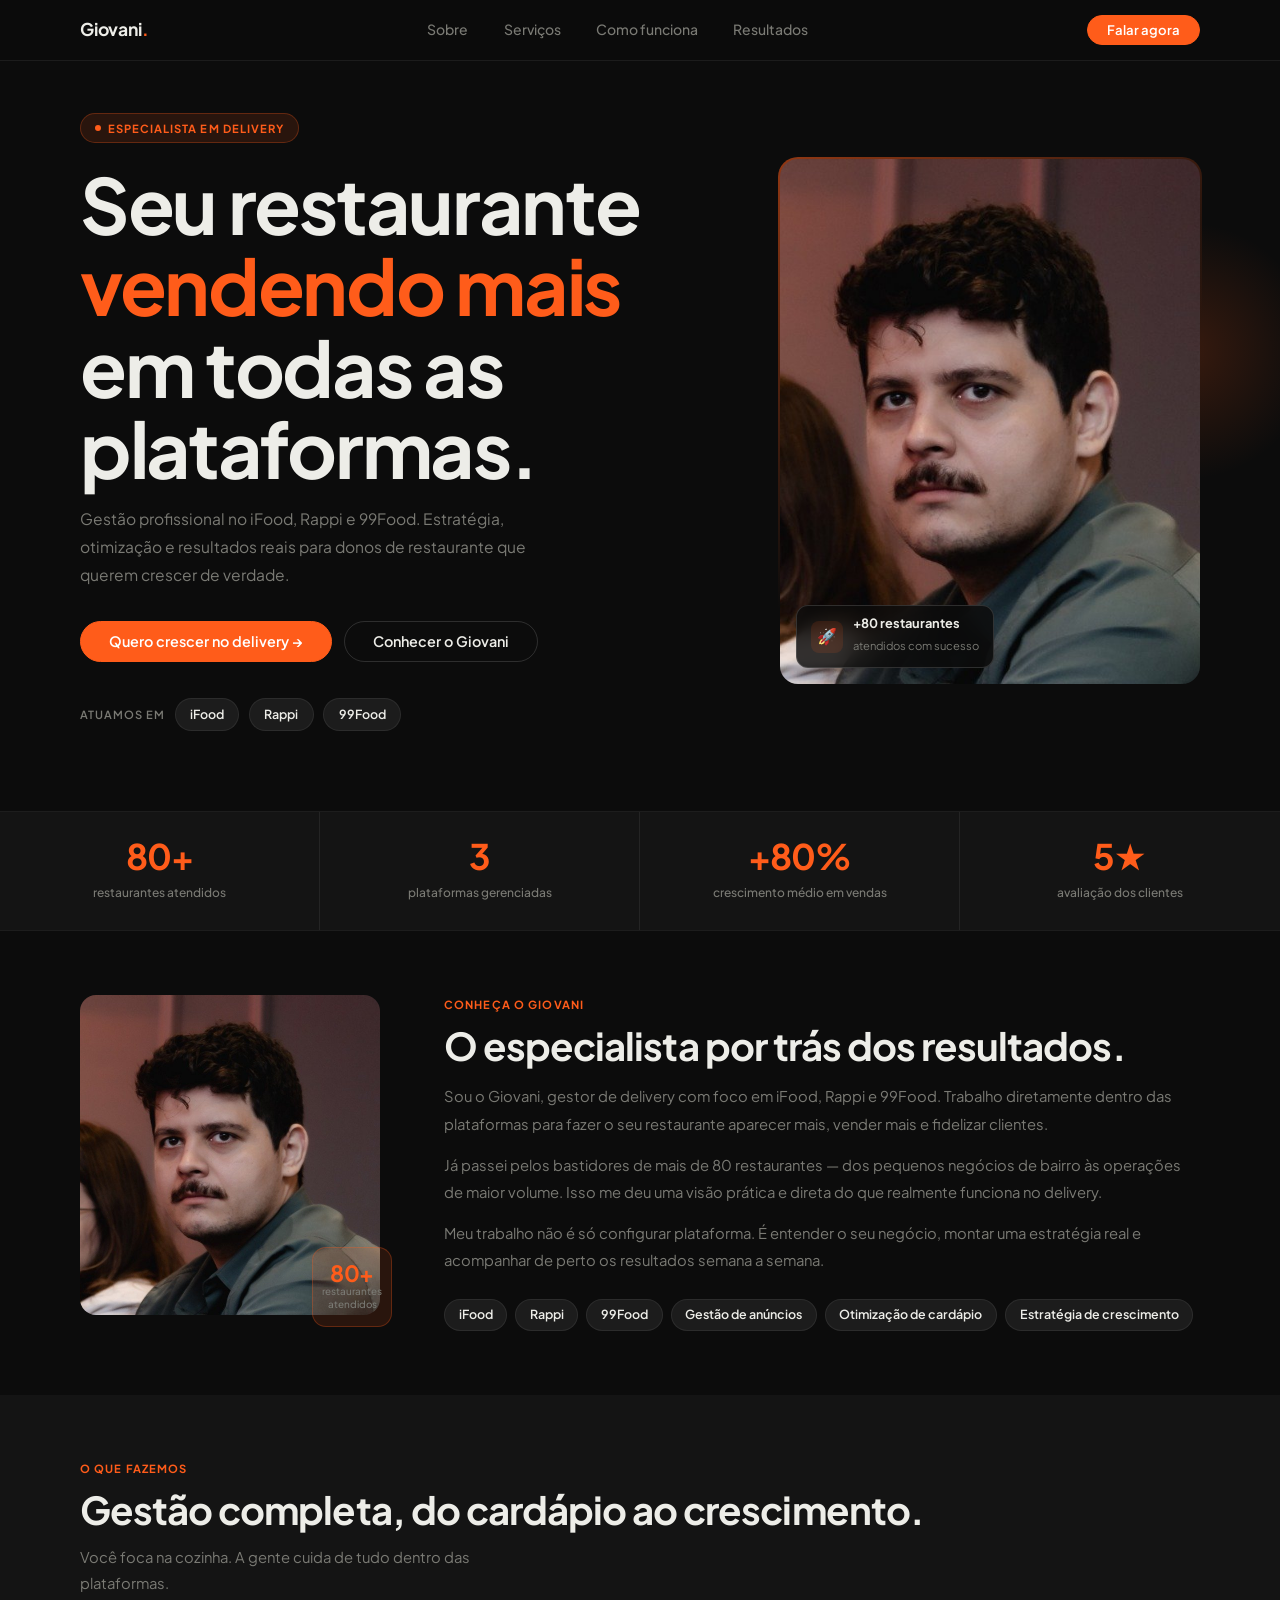
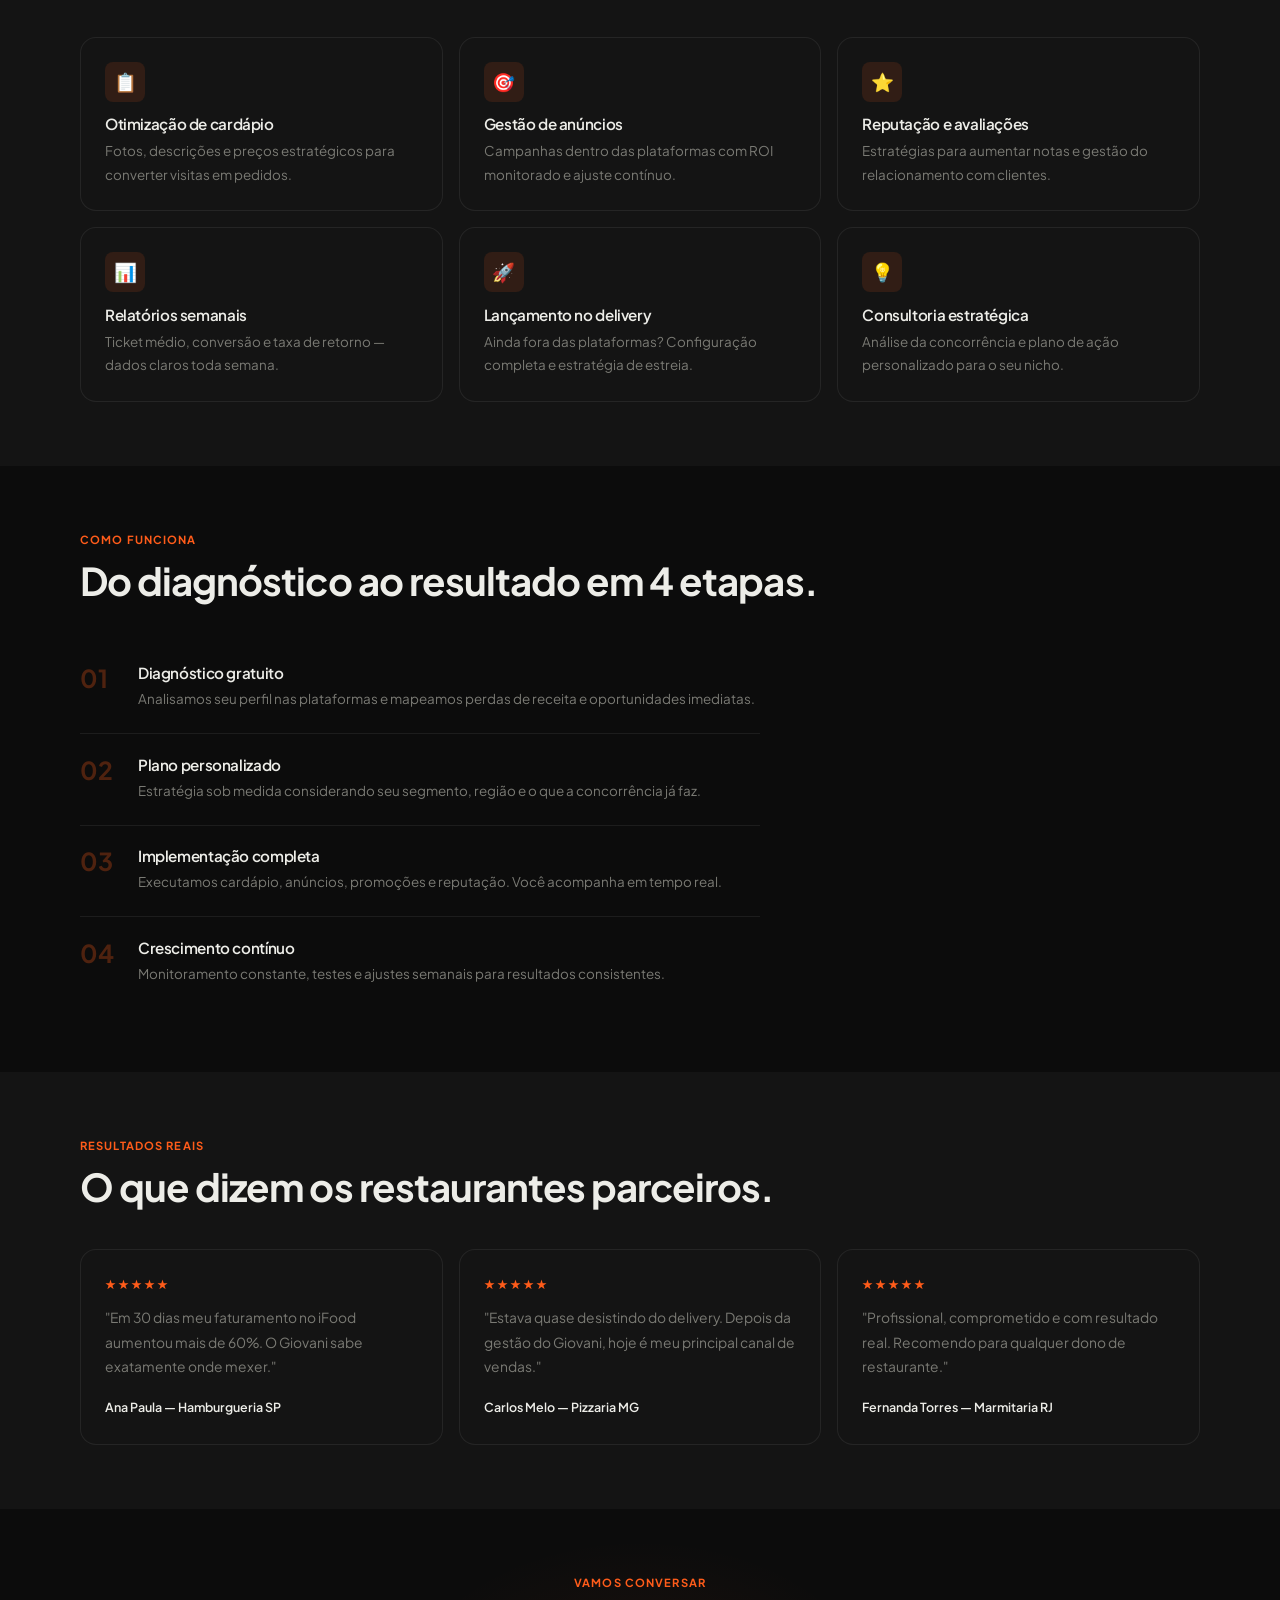
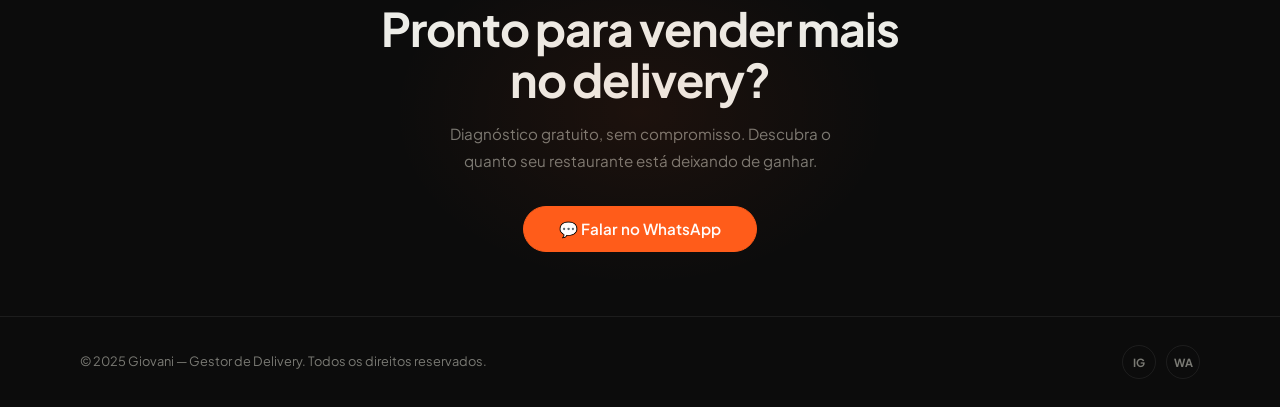
==== index.html @ 7af1b139 "Add files via upload" ====
<!DOCTYPE html>
<html lang="pt-BR">
<head>
  <meta charset="UTF-8" />
  <meta name="viewport" content="width=device-width, initial-scale=1.0" />
  <meta name="description" content="Giovani — Gestor de Delivery especialista em iFood, Rappi e 99Food. Mais de 80 restaurantes atendidos. Aumente suas vendas no delivery com gestão profissional." />
  <meta name="theme-color" content="#0C0C0C" />
  <meta property="og:title"       content="Giovani | Gestor de Delivery" />
  <meta property="og:description" content="Especialista em iFood, Rappi e 99Food. +80 restaurantes atendidos." />
  <meta property="og:type"        content="website" />
  <title>Giovani | Gestor de Delivery</title>
  <link rel="preconnect" href="https://fonts.googleapis.com" />
  <link rel="preconnect" href="https://fonts.gstatic.com" crossorigin />
  <link href="https://fonts.googleapis.com/css2?family=Plus+Jakarta+Sans:wght@400;500;600;700&display=swap" rel="stylesheet" />
  <link rel="stylesheet" href="css/style.css" />
  <style>

    /* ── HERO ── */
    .hero {
      padding-top: 5.5rem;
      padding-bottom: 3.5rem;
      overflow: hidden;
    }

    .hero-inner {
      display: flex;
      flex-direction: column;
      gap: 2.5rem;
    }

    .hero-content { flex: 1; }

    .hero-title {
      font-size: clamp(2.1rem, 7.5vw, 4.8rem);
      line-height: 1.06;
      letter-spacing: -0.03em;
      margin: 1.25rem 0 1rem;
    }

    .hero-desc {
      font-size: 0.975rem;
      color: var(--muted);
      max-width: 460px;
      line-height: 1.8;
      margin-bottom: 2rem;
    }

    .hero-ctas {
      display: flex;
      flex-wrap: wrap;
      gap: 0.75rem;
      margin-bottom: 2.25rem;
    }

    .platforms-row {
      display: flex;
      flex-wrap: wrap;
      align-items: center;
      gap: 0.6rem;
    }

    .platforms-label {
      font-size: 0.7rem;
      font-weight: 600;
      letter-spacing: 0.09em;
      text-transform: uppercase;
      color: var(--muted);
    }

    /* hero photo — mobile: full width card */
    .hero-photo-wrap {
      position: relative;
      width: 100%;
      max-width: 340px;
      margin: 0 auto;
    }

    .hero-photo-wrap::before {
      content: '';
      position: absolute;
      inset: -2px;
      border-radius: 20px;
      background: linear-gradient(145deg, var(--orange) 0%, transparent 55%);
      z-index: 0;
      opacity: 0.55;
    }

    .hero-photo {
      position: relative;
      z-index: 1;
      width: 100%;
      aspect-ratio: 4/5;
      object-fit: cover;
      object-position: center top;
      border-radius: 18px;
      display: block;
    }

    /* floating badge on photo */
    .photo-badge {
      position: absolute;
      bottom: 1rem;
      left: 1rem;
      z-index: 2;
      background: rgba(12,12,12,0.82);
      backdrop-filter: blur(10px);
      -webkit-backdrop-filter: blur(10px);
      border: 1px solid var(--border-hover);
      border-radius: 12px;
      padding: 0.6rem 0.9rem;
      display: flex;
      align-items: center;
      gap: 0.6rem;
    }

    .photo-badge-icon {
      width: 32px;
      height: 32px;
      background: var(--orange-dim);
      border-radius: 8px;
      display: flex;
      align-items: center;
      justify-content: center;
      font-size: 1rem;
      flex-shrink: 0;
    }

    .photo-badge-text strong {
      display: block;
      font-size: 0.8rem;
      font-weight: 700;
      color: var(--text);
      line-height: 1.2;
    }

    .photo-badge-text span {
      font-size: 0.7rem;
      color: var(--muted);
    }

    /* glow behind photo */
    .hero-photo-wrap::after {
      content: '';
      position: absolute;
      top: 10%; right: -30%;
      width: 280px; height: 280px;
      background: radial-gradient(circle, rgba(255,92,26,0.18) 0%, transparent 65%);
      z-index: 0;
      pointer-events: none;
    }

    /* ── STATS BAR ── */
    .stats-bar {
      display: grid;
      grid-template-columns: repeat(2, 1fr);
      border-top: 1px solid var(--border);
      border-bottom: 1px solid var(--border);
    }

    .stat-item {
      background: var(--dark-2);
      padding: 1.6rem 1rem;
      text-align: center;
      border-right: 1px solid var(--border);
      border-bottom: 1px solid var(--border);
    }

    .stat-item:nth-child(2n) { border-right: none; }
    .stat-item:nth-last-child(-n+2) { border-bottom: none; }

    .stat-number {
      display: block;
      font-size: 2.2rem;
      font-weight: 700;
      color: var(--orange);
      line-height: 1;
      letter-spacing: -0.025em;
      margin-bottom: 0.3rem;
    }

    .stat-label {
      font-size: 0.75rem;
      color: var(--muted);
      font-weight: 500;
    }

    /* ── ABOUT ── */
    .about-inner {
      display: flex;
      flex-direction: column;
      gap: 2.5rem;
    }

    .about-photo-wrap {
      position: relative;
      width: 100%;
      max-width: 300px;
    }

    .about-photo {
      width: 100%;
      aspect-ratio: 1/1;
      object-fit: cover;
      object-position: center top;
      border-radius: 16px;
      display: block;
    }

    .about-photo-accent {
      position: absolute;
      bottom: -12px;
      right: -12px;
      width: 80px;
      height: 80px;
      background: var(--orange-dim);
      border: 1px solid var(--orange-border);
      border-radius: 14px;
      display: flex;
      flex-direction: column;
      align-items: center;
      justify-content: center;
      gap: 1px;
    }

    .about-photo-accent strong {
      font-size: 1.4rem;
      font-weight: 700;
      color: var(--orange);
      line-height: 1;
      letter-spacing: -0.02em;
    }

    .about-photo-accent span {
      font-size: 0.62rem;
      color: var(--muted);
      font-weight: 500;
      text-align: center;
      line-height: 1.3;
    }

    .about-content { flex: 1; }

    .about-title {
      font-size: clamp(1.6rem, 4vw, 2.4rem);
      margin-bottom: 1rem;
    }

    .about-text {
      font-size: 0.925rem;
      color: var(--muted);
      line-height: 1.85;
      margin-bottom: 0.85rem;
    }

    .about-tags {
      display: flex;
      flex-wrap: wrap;
      gap: 0.5rem;
      margin-top: 1.5rem;
    }

    .about-tag {
      background: var(--dark-3);
      border: 1px solid var(--border);
      border-radius: var(--radius-pill);
      padding: 0.3rem 0.85rem;
      font-size: 0.78rem;
      font-weight: 600;
      color: var(--text);
    }

    /* ── SERVICES ── */
    .services-grid {
      display: grid;
      grid-template-columns: 1fr;
      gap: 1rem;
      margin-top: 2.5rem;
    }

    .service-icon {
      width: 40px; height: 40px;
      background: var(--orange-dim);
      border-radius: var(--radius-sm);
      display: flex; align-items: center; justify-content: center;
      font-size: 1.15rem;
      margin-bottom: 0.9rem;
    }

    .service-title { font-size: 0.95rem; font-weight: 600; margin-bottom: 0.4rem; }
    .service-desc  { font-size: 0.84rem; color: var(--muted); line-height: 1.75; }

    /* ── STEPS ── */
    .steps-list { margin-top: 2.5rem; }

    .step-item {
      display: flex; gap: 1.25rem;
      padding: 1.4rem 0;
      border-bottom: 1px solid var(--border);
    }
    .step-item:last-child { border-bottom: none; }

    .step-num {
      font-size: 1.55rem; font-weight: 700;
      color: var(--orange-border);
      min-width: 38px; line-height: 1.1;
      letter-spacing: -0.02em;
    }

    .step-title { font-size: 0.95rem; font-weight: 600; margin-bottom: 0.35rem; }
    .step-desc  { font-size: 0.84rem; color: var(--muted); line-height: 1.75; }

    /* ── REVIEWS ── */
    .reviews-grid {
      display: grid;
      grid-template-columns: 1fr;
      gap: 1rem;
      margin-top: 2.5rem;
    }

    .review-stars { color: var(--orange); font-size: 0.78rem; letter-spacing: 2px; margin-bottom: 0.75rem; }
    .review-text  { font-size: 0.865rem; color: var(--muted); line-height: 1.75; margin-bottom: 0.9rem; }
    .review-author{ font-size: 0.78rem; font-weight: 600; color: var(--text); }

    /* ── CTA ── */
    .cta-section { text-align: center; position: relative; overflow: hidden; }
    .cta-section::before {
      content: '';
      position: absolute; top: 50%; left: 50%;
      transform: translate(-50%, -50%);
      width: 500px; height: 350px;
      background: radial-gradient(ellipse, rgba(255,92,26,0.07) 0%, transparent 70%);
      pointer-events: none;
    }
    .cta-title {
      font-size: clamp(1.7rem, 5vw, 2.9rem);
      margin-bottom: 0.9rem;
    }
    .cta-desc {
      font-size: 0.95rem; color: var(--muted);
      max-width: 400px; margin: 0 auto 2rem; line-height: 1.8;
    }

    .sec-title { font-size: clamp(1.6rem, 4vw, 2.4rem); margin-bottom: 0.75rem; }
    .bg-alt    { background: var(--dark-2); }

    /* ── TABLET ── */
    @media (min-width: 640px) {
      .services-grid  { grid-template-columns: repeat(2, 1fr); }
      .reviews-grid   { grid-template-columns: repeat(2, 1fr); }
    }

    /* ── DESKTOP ── */
    @media (min-width: 900px) {
      .hero { padding-top: 7rem; padding-bottom: 5rem; }

      .hero-inner {
        flex-direction: row;
        align-items: center;
        gap: 4rem;
      }

      .hero-photo-wrap {
        width: 420px;
        max-width: 420px;
        flex-shrink: 0;
        margin: 0;
      }

      .stats-bar {
        grid-template-columns: repeat(4, 1fr);
      }
      .stat-item { border-bottom: none; }
      .stat-item:nth-child(2n)     { border-right: 1px solid var(--border); }
      .stat-item:last-child        { border-right: none; }

      .about-inner {
        flex-direction: row;
        align-items: flex-start;
        gap: 4rem;
      }

      .about-photo-wrap {
        width: 320px;
        flex-shrink: 0;
      }

      .services-grid  { grid-template-columns: repeat(3, 1fr); }
      .reviews-grid   { grid-template-columns: repeat(3, 1fr); }
      .steps-list     { max-width: 680px; }
    }
  </style>
</head>

<body>

  <!-- NAV -->
  <header class="nav" role="banner">
    <div class="nav-inner">
      <a href="/" class="nav-logo" aria-label="Giovani — Gestor de Delivery">Giovani<span>.</span></a>
      <nav class="nav-links" aria-label="Menu principal">
        <a href="#sobre">Sobre</a>
        <a href="#servicos">Serviços</a>
        <a href="#processo">Como funciona</a>
        <a href="#resultados">Resultados</a>
      </nav>
      <a href="https://wa.me/5518997632365?text=Olá%20Giovani!%20Quero%20crescer%20no%20delivery."
         class="btn btn-primary nav-cta"
         target="_blank" rel="noopener noreferrer">Falar agora</a>
      <button class="nav-burger" id="burger"
              aria-label="Abrir menu" aria-expanded="false" aria-controls="nav-mobile">
        <span></span><span></span><span></span>
      </button>
    </div>
    <nav class="nav-mobile" id="nav-mobile" aria-label="Menu mobile">
      <a href="#sobre">Sobre</a>
      <a href="#servicos">Serviços</a>
      <a href="#processo">Como funciona</a>
      <a href="#resultados">Resultados</a>
      <a href="https://wa.me/5518997632365?text=Olá%20Giovani!%20Quero%20crescer%20no%20delivery."
         target="_blank" rel="noopener noreferrer">💬 Falar no WhatsApp</a>
    </nav>
  </header>


  <main>

    <!-- ══ HERO ══ -->
    <section class="hero section" aria-label="Apresentação">
      <div class="container">
        <div class="hero-inner">

          <!-- left: text -->
          <div class="hero-content">
            <div class="badge">
              <span class="badge-dot" aria-hidden="true"></span>
              Especialista em Delivery
            </div>

            <h1 class="hero-title">
              Seu restaurante <span class="text-orange">vendendo mais</span>
              em todas as plataformas.
            </h1>

            <p class="hero-desc">
              Gestão profissional no iFood, Rappi e 99Food. Estratégia, otimização e resultados reais para donos de restaurante que querem crescer de verdade.
            </p>

            <div class="hero-ctas">
              <a href="https://wa.me/5518997632365?text=Olá%20Giovani!%20Quero%20crescer%20no%20delivery."
                 class="btn btn-primary" target="_blank" rel="noopener noreferrer">
                Quero crescer no delivery →
              </a>
              <a href="#sobre" class="btn btn-outline">Conhecer o Giovani</a>
            </div>

            <div class="platforms-row">
              <span class="platforms-label">Atuamos em</span>
              <span class="platform-pill">iFood</span>
              <span class="platform-pill">Rappi</span>
              <span class="platform-pill">99Food</span>
            </div>
          </div>

          <!-- right: photo -->
          <div class="hero-photo-wrap reveal">
            <img
              src="assets/giovani.png"
              alt="Giovani, especialista em gestão de delivery"
              class="hero-photo"
              width="420" height="525"
              loading="eager"
            />
            <div class="photo-badge" aria-hidden="true">
              <div class="photo-badge-icon">🚀</div>
              <div class="photo-badge-text">
                <strong>+80 restaurantes</strong>
                <span>atendidos com sucesso</span>
              </div>
            </div>
          </div>

        </div>
      </div>
    </section>


    <!-- ══ STATS ══ -->
    <div class="stats-bar" role="region" aria-label="Números">
      <div class="stat-item reveal">
        <strong class="stat-number">80+</strong>
        <span class="stat-label">restaurantes atendidos</span>
      </div>
      <div class="stat-item reveal">
        <strong class="stat-number">3</strong>
        <span class="stat-label">plataformas gerenciadas</span>
      </div>
      <div class="stat-item reveal">
        <strong class="stat-number">+80%</strong>
        <span class="stat-label">crescimento médio em vendas</span>
      </div>
      <div class="stat-item reveal">
        <strong class="stat-number">5★</strong>
        <span class="stat-label">avaliação dos clientes</span>
      </div>
    </div>


    <!-- ══ ABOUT ══ -->
    <section class="section" id="sobre" aria-labelledby="sobre-title">
      <div class="container">
        <div class="about-inner">

          <!-- photo col -->
          <div class="about-photo-wrap reveal">
            <img
              src="assets/giovani.png"
              alt="Foto de Giovani"
              class="about-photo"
              width="320" height="320"
              loading="lazy"
            />
            <div class="about-photo-accent" aria-hidden="true">
              <strong>80+</strong>
              <span>restaurantes<br>atendidos</span>
            </div>
          </div>

          <!-- text col -->
          <div class="about-content reveal">
            <p class="section-label">Conheça o Giovani</p>
            <h2 class="about-title" id="sobre-title">
              O especialista por trás dos resultados.
            </h2>
            <p class="about-text">
              Sou o Giovani, gestor de delivery com foco em iFood, Rappi e 99Food. Trabalho diretamente dentro das plataformas para fazer o seu restaurante aparecer mais, vender mais e fidelizar clientes.
            </p>
            <p class="about-text">
              Já passei pelos bastidores de mais de 80 restaurantes — dos pequenos negócios de bairro às operações de maior volume. Isso me deu uma visão prática e direta do que realmente funciona no delivery.
            </p>
            <p class="about-text">
              Meu trabalho não é só configurar plataforma. É entender o seu negócio, montar uma estratégia real e acompanhar de perto os resultados semana a semana.
            </p>

            <div class="about-tags">
              <span class="about-tag">iFood</span>
              <span class="about-tag">Rappi</span>
              <span class="about-tag">99Food</span>
              <span class="about-tag">Gestão de anúncios</span>
              <span class="about-tag">Otimização de cardápio</span>
              <span class="about-tag">Estratégia de crescimento</span>
            </div>
          </div>

        </div>
      </div>
    </section>


    <!-- ══ SERVICES ══ -->
    <section class="section bg-alt" id="servicos" aria-labelledby="servicos-title">
      <div class="container">
        <p class="section-label">O que fazemos</p>
        <h2 class="sec-title" id="servicos-title">
          Gestão completa, do cardápio ao crescimento.
        </h2>
        <p class="text-muted" style="font-size:0.925rem; max-width:460px; line-height:1.8;">
          Você foca na cozinha. A gente cuida de tudo dentro das plataformas.
        </p>
        <div class="services-grid">
          <article class="card reveal">
            <div class="service-icon" aria-hidden="true">📋</div>
            <h3 class="service-title">Otimização de cardápio</h3>
            <p class="service-desc">Fotos, descrições e preços estratégicos para converter visitas em pedidos.</p>
          </article>
          <article class="card reveal">
            <div class="service-icon" aria-hidden="true">🎯</div>
            <h3 class="service-title">Gestão de anúncios</h3>
            <p class="service-desc">Campanhas dentro das plataformas com ROI monitorado e ajuste contínuo.</p>
          </article>
          <article class="card reveal">
            <div class="service-icon" aria-hidden="true">⭐</div>
            <h3 class="service-title">Reputação e avaliações</h3>
            <p class="service-desc">Estratégias para aumentar notas e gestão do relacionamento com clientes.</p>
          </article>
          <article class="card reveal">
            <div class="service-icon" aria-hidden="true">📊</div>
            <h3 class="service-title">Relatórios semanais</h3>
            <p class="service-desc">Ticket médio, conversão e taxa de retorno — dados claros toda semana.</p>
          </article>
          <article class="card reveal">
            <div class="service-icon" aria-hidden="true">🚀</div>
            <h3 class="service-title">Lançamento no delivery</h3>
            <p class="service-desc">Ainda fora das plataformas? Configuração completa e estratégia de estreia.</p>
          </article>
          <article class="card reveal">
            <div class="service-icon" aria-hidden="true">💡</div>
            <h3 class="service-title">Consultoria estratégica</h3>
            <p class="service-desc">Análise da concorrência e plano de ação personalizado para o seu nicho.</p>
          </article>
        </div>
      </div>
    </section>


    <!-- ══ HOW IT WORKS ══ -->
    <section class="section" id="processo" aria-labelledby="processo-title">
      <div class="container">
        <p class="section-label">Como funciona</p>
        <h2 class="sec-title" id="processo-title">
          Do diagnóstico ao resultado em 4 etapas.
        </h2>
        <div class="steps-list">
          <div class="step-item reveal">
            <div class="step-num" aria-hidden="true">01</div>
            <div>
              <h3 class="step-title">Diagnóstico gratuito</h3>
              <p class="step-desc">Analisamos seu perfil nas plataformas e mapeamos perdas de receita e oportunidades imediatas.</p>
            </div>
          </div>
          <div class="step-item reveal">
            <div class="step-num" aria-hidden="true">02</div>
            <div>
              <h3 class="step-title">Plano personalizado</h3>
              <p class="step-desc">Estratégia sob medida considerando seu segmento, região e o que a concorrência já faz.</p>
            </div>
          </div>
          <div class="step-item reveal">
            <div class="step-num" aria-hidden="true">03</div>
            <div>
              <h3 class="step-title">Implementação completa</h3>
              <p class="step-desc">Executamos cardápio, anúncios, promoções e reputação. Você acompanha em tempo real.</p>
            </div>
          </div>
          <div class="step-item reveal">
            <div class="step-num" aria-hidden="true">04</div>
            <div>
              <h3 class="step-title">Crescimento contínuo</h3>
              <p class="step-desc">Monitoramento constante, testes e ajustes semanais para resultados consistentes.</p>
            </div>
          </div>
        </div>
      </div>
    </section>


    <!-- ══ REVIEWS ══ -->
    <section class="section bg-alt" id="resultados" aria-labelledby="resultados-title">
      <div class="container">
        <p class="section-label">Resultados reais</p>
        <h2 class="sec-title" id="resultados-title">
          O que dizem os restaurantes parceiros.
        </h2>
        <div class="reviews-grid">
          <article class="card reveal">
            <div class="review-stars" aria-label="5 estrelas">★★★★★</div>
            <p class="review-text">"Em 30 dias meu faturamento no iFood aumentou mais de 60%. O Giovani sabe exatamente onde mexer."</p>
            <span class="review-author">Ana Paula — Hamburgueria SP</span>
          </article>
          <article class="card reveal">
            <div class="review-stars" aria-label="5 estrelas">★★★★★</div>
            <p class="review-text">"Estava quase desistindo do delivery. Depois da gestão do Giovani, hoje é meu principal canal de vendas."</p>
            <span class="review-author">Carlos Melo — Pizzaria MG</span>
          </article>
          <article class="card reveal">
            <div class="review-stars" aria-label="5 estrelas">★★★★★</div>
            <p class="review-text">"Profissional, comprometido e com resultado real. Recomendo para qualquer dono de restaurante."</p>
            <span class="review-author">Fernanda Torres — Marmitaria RJ</span>
          </article>
        </div>
      </div>
    </section>


    <!-- ══ CTA FINAL ══ -->
    <section class="section cta-section" aria-labelledby="cta-title">
      <div class="container">
        <p class="section-label">Vamos conversar</p>
        <h2 class="cta-title" id="cta-title">
          Pronto para vender mais<br>no delivery?
        </h2>
        <p class="cta-desc">
          Diagnóstico gratuito, sem compromisso. Descubra o quanto seu restaurante está deixando de ganhar.
        </p>
        <a href="https://wa.me/5518997632365?text=Olá%20Giovani!%20Quero%20crescer%20no%20delivery."
           class="btn btn-primary"
           target="_blank" rel="noopener noreferrer"
           style="font-size:0.95rem; padding:.88rem 2.2rem;">
          💬 Falar no WhatsApp
        </a>
      </div>
    </section>

  </main>


  <!-- FOOTER -->
  <footer class="footer" role="contentinfo">
    <div class="footer-inner">
      <p class="footer-copy">© 2025 Giovani — Gestor de Delivery. Todos os direitos reservados.</p>
      <div class="footer-socials">
        <a href="https://www.instagram.com/giovani.ifood/"
           target="_blank" rel="noopener noreferrer" aria-label="Instagram">IG</a>
        <a href="https://wa.me/5518997632365"
           target="_blank" rel="noopener noreferrer" aria-label="WhatsApp">WA</a>
      </div>
    </div>
  </footer>

  <script src="js/main.js" defer></script>

</body>
</html>
---- css/style.css ----
/* ============================================================
   GIOVANI — GESTOR DE DELIVERY
   style.css — Design tokens + reset + shared components
   ============================================================ */

@import url('https://fonts.googleapis.com/css2?family=Plus+Jakarta+Sans:wght@400;500;600;700&display=swap');

/* ── TOKENS ── */
:root {
  --orange:        #FF5C1A;
  --orange-hover:  #E04A0E;
  --orange-dim:    rgba(255, 92, 26, 0.12);
  --orange-border: rgba(255, 92, 26, 0.28);

  --dark:   #0C0C0C;
  --dark-2: #141414;
  --dark-3: #1C1C1C;

  --text:   #EDEDE8;
  --muted:  #7A7A74;
  --subtle: #3A3A36;

  --border: rgba(255, 255, 255, 0.07);
  --border-hover: rgba(255, 255, 255, 0.14);

  --radius-sm: 8px;
  --radius-md: 12px;
  --radius-lg: 16px;
  --radius-pill: 50px;

  --font: 'Plus Jakarta Sans', system-ui, sans-serif;

  --section-px: 1.25rem;
  --section-py: 4rem;
}

@media (min-width: 768px) {
  :root {
    --section-px: 3rem;
  }
}

@media (min-width: 1100px) {
  :root {
    --section-px: 5rem;
  }
}

/* ── RESET ── */
*, *::before, *::after {
  box-sizing: border-box;
  margin: 0;
  padding: 0;
}

html {
  scroll-behavior: smooth;
  -webkit-text-size-adjust: 100%;
}

body {
  font-family: var(--font);
  background: var(--dark);
  color: var(--text);
  line-height: 1.65;
  overflow-x: hidden;
  -webkit-font-smoothing: antialiased;
  -moz-osx-font-smoothing: grayscale;
}

img, video, svg {
  display: block;
  max-width: 100%;
}

a {
  color: inherit;
  text-decoration: none;
}

ul, ol {
  list-style: none;
}

button {
  font-family: var(--font);
  cursor: pointer;
  border: none;
  background: none;
}

/* ── TYPOGRAPHY ── */
h1, h2, h3, h4 {
  font-weight: 700;
  line-height: 1.1;
  letter-spacing: -0.025em;
}

/* ── LAYOUT ── */
.container {
  width: 100%;
  padding-left: var(--section-px);
  padding-right: var(--section-px);
  margin-left: auto;
  margin-right: auto;
  max-width: 1280px;
}

.section {
  padding-top: var(--section-py);
  padding-bottom: var(--section-py);
}

/* ── BUTTONS ── */
.btn {
  display: inline-flex;
  align-items: center;
  gap: 7px;
  padding: 0.78rem 1.75rem;
  border-radius: var(--radius-pill);
  font-family: var(--font);
  font-size: 0.9rem;
  font-weight: 600;
  line-height: 1;
  transition: opacity 0.2s, transform 0.18s, background 0.2s, border-color 0.2s;
  cursor: pointer;
  white-space: nowrap;
}

.btn-primary {
  background: var(--orange);
  color: #fff;
  border: 1.5px solid var(--orange);
}

.btn-primary:hover {
  background: var(--orange-hover);
  border-color: var(--orange-hover);
  transform: translateY(-2px);
}

.btn-primary:active {
  transform: translateY(0);
}

.btn-outline {
  background: transparent;
  color: var(--text);
  border: 1px solid var(--border-hover);
}

.btn-outline:hover {
  border-color: rgba(255,255,255,0.3);
  background: rgba(255,255,255,0.04);
}

/* ── BADGE / LABEL ── */
.badge {
  display: inline-flex;
  align-items: center;
  gap: 7px;
  background: var(--orange-dim);
  border: 1px solid var(--orange-border);
  color: var(--orange);
  padding: 0.3rem 0.9rem;
  border-radius: var(--radius-pill);
  font-size: 0.7rem;
  font-weight: 700;
  letter-spacing: 0.09em;
  text-transform: uppercase;
}

.badge-dot {
  width: 6px;
  height: 6px;
  background: var(--orange);
  border-radius: 50%;
  flex-shrink: 0;
  animation: blink 2s infinite;
}

@keyframes blink {
  0%, 100% { opacity: 1; }
  50%       { opacity: 0.25; }
}

.section-label {
  font-size: 0.7rem;
  font-weight: 700;
  letter-spacing: 0.1em;
  text-transform: uppercase;
  color: var(--orange);
  margin-bottom: 0.75rem;
}

/* ── CARDS ── */
.card {
  background: var(--dark-2);
  border: 1px solid var(--border);
  border-radius: var(--radius-lg);
  padding: 1.5rem;
  transition: border-color 0.2s, transform 0.2s;
  position: relative;
  overflow: hidden;
}

.card::before {
  content: '';
  position: absolute;
  top: 0; left: 0; right: 0;
  height: 2px;
  background: var(--orange);
  transform: scaleX(0);
  transform-origin: left;
  transition: transform 0.25s;
}

.card:hover {
  border-color: var(--orange-border);
  transform: translateY(-3px);
}

.card:hover::before {
  transform: scaleX(1);
}

/* ── DIVIDER ── */
.divider {
  border: none;
  border-top: 1px solid var(--border);
}

/* ── PLATFORM PILLS ── */
.platform-pill {
  background: var(--dark-3);
  border: 1px solid var(--border);
  padding: 0.32rem 0.9rem;
  border-radius: var(--radius-pill);
  font-size: 0.78rem;
  font-weight: 600;
  color: var(--text);
}

/* ── SCROLL REVEAL ── */
.reveal {
  opacity: 0;
  transform: translateY(18px);
  transition: opacity 0.55s ease, transform 0.55s ease;
}

.reveal.in {
  opacity: 1;
  transform: none;
}

/* ── NAVIGATION ── */
.nav {
  position: fixed;
  top: 0; left: 0; right: 0;
  z-index: 100;
  background: rgba(12, 12, 12, 0.88);
  backdrop-filter: blur(14px);
  -webkit-backdrop-filter: blur(14px);
  border-bottom: 1px solid var(--border);
}

.nav-inner {
  display: flex;
  align-items: center;
  justify-content: space-between;
  height: 60px;
  padding: 0 var(--section-px);
  max-width: 1280px;
  margin: 0 auto;
}

.nav-logo {
  font-size: 1.1rem;
  font-weight: 700;
  letter-spacing: -0.01em;
  color: var(--text);
}

.nav-logo span {
  color: var(--orange);
}

/* desktop links (hidden on mobile) */
.nav-links {
  display: none;
  gap: 2.2rem;
}

.nav-links a {
  font-size: 0.875rem;
  font-weight: 500;
  color: var(--muted);
  transition: color 0.2s;
}

.nav-links a:hover {
  color: var(--text);
}

.nav-cta {
  font-size: 0.82rem;
  padding: 0.48rem 1.2rem;
}

/* hamburger */
.nav-burger {
  display: flex;
  flex-direction: column;
  justify-content: center;
  gap: 5px;
  width: 36px;
  height: 36px;
  cursor: pointer;
  background: none;
  border: none;
  padding: 6px;
}

.nav-burger span {
  display: block;
  height: 1.5px;
  background: var(--text);
  border-radius: 2px;
  transition: transform 0.25s, opacity 0.25s;
}

.nav-burger.open span:nth-child(1) { transform: translateY(6.5px) rotate(45deg); }
.nav-burger.open span:nth-child(2) { opacity: 0; }
.nav-burger.open span:nth-child(3) { transform: translateY(-6.5px) rotate(-45deg); }

/* mobile menu */
.nav-mobile {
  display: none;
  flex-direction: column;
  gap: 0;
  background: var(--dark-2);
  border-top: 1px solid var(--border);
  padding: 0.5rem 0 1rem;
}

.nav-mobile.open {
  display: flex;
}

.nav-mobile a {
  padding: 0.8rem var(--section-px);
  font-size: 0.95rem;
  font-weight: 500;
  color: var(--muted);
  border-bottom: 1px solid var(--border);
  transition: color 0.2s;
}

.nav-mobile a:last-child {
  border-bottom: none;
  color: var(--orange);
  font-weight: 600;
}

/* ── FOOTER ── */
.footer {
  border-top: 1px solid var(--border);
  padding: 1.75rem var(--section-px);
}

.footer-inner {
  display: flex;
  flex-direction: column;
  gap: 1rem;
  align-items: flex-start;
  max-width: 1280px;
  margin: 0 auto;
}

.footer-copy {
  font-size: 0.8rem;
  color: var(--muted);
}

.footer-socials {
  display: flex;
  gap: 0.65rem;
}

.footer-socials a {
  width: 34px;
  height: 34px;
  border: 1px solid var(--border);
  border-radius: 50%;
  display: flex;
  align-items: center;
  justify-content: center;
  color: var(--muted);
  font-size: 0.7rem;
  font-weight: 700;
  transition: border-color 0.2s, color 0.2s;
}

.footer-socials a:hover {
  border-color: var(--orange);
  color: var(--orange);
}

@media (min-width: 768px) {
  .footer-inner {
    flex-direction: row;
    align-items: center;
    justify-content: space-between;
  }

  .nav-links {
    display: flex;
  }

  .nav-burger {
    display: none;
  }
}

/* ── UTILITIES ── */
.text-orange { color: var(--orange); }
.text-muted  { color: var(--muted); }
.mt-1 { margin-top: 0.5rem; }
.mt-2 { margin-top: 1rem; }
.mt-3 { margin-top: 1.5rem; }
.mt-4 { margin-top: 2rem; }
.mt-6 { margin-top: 3rem; }
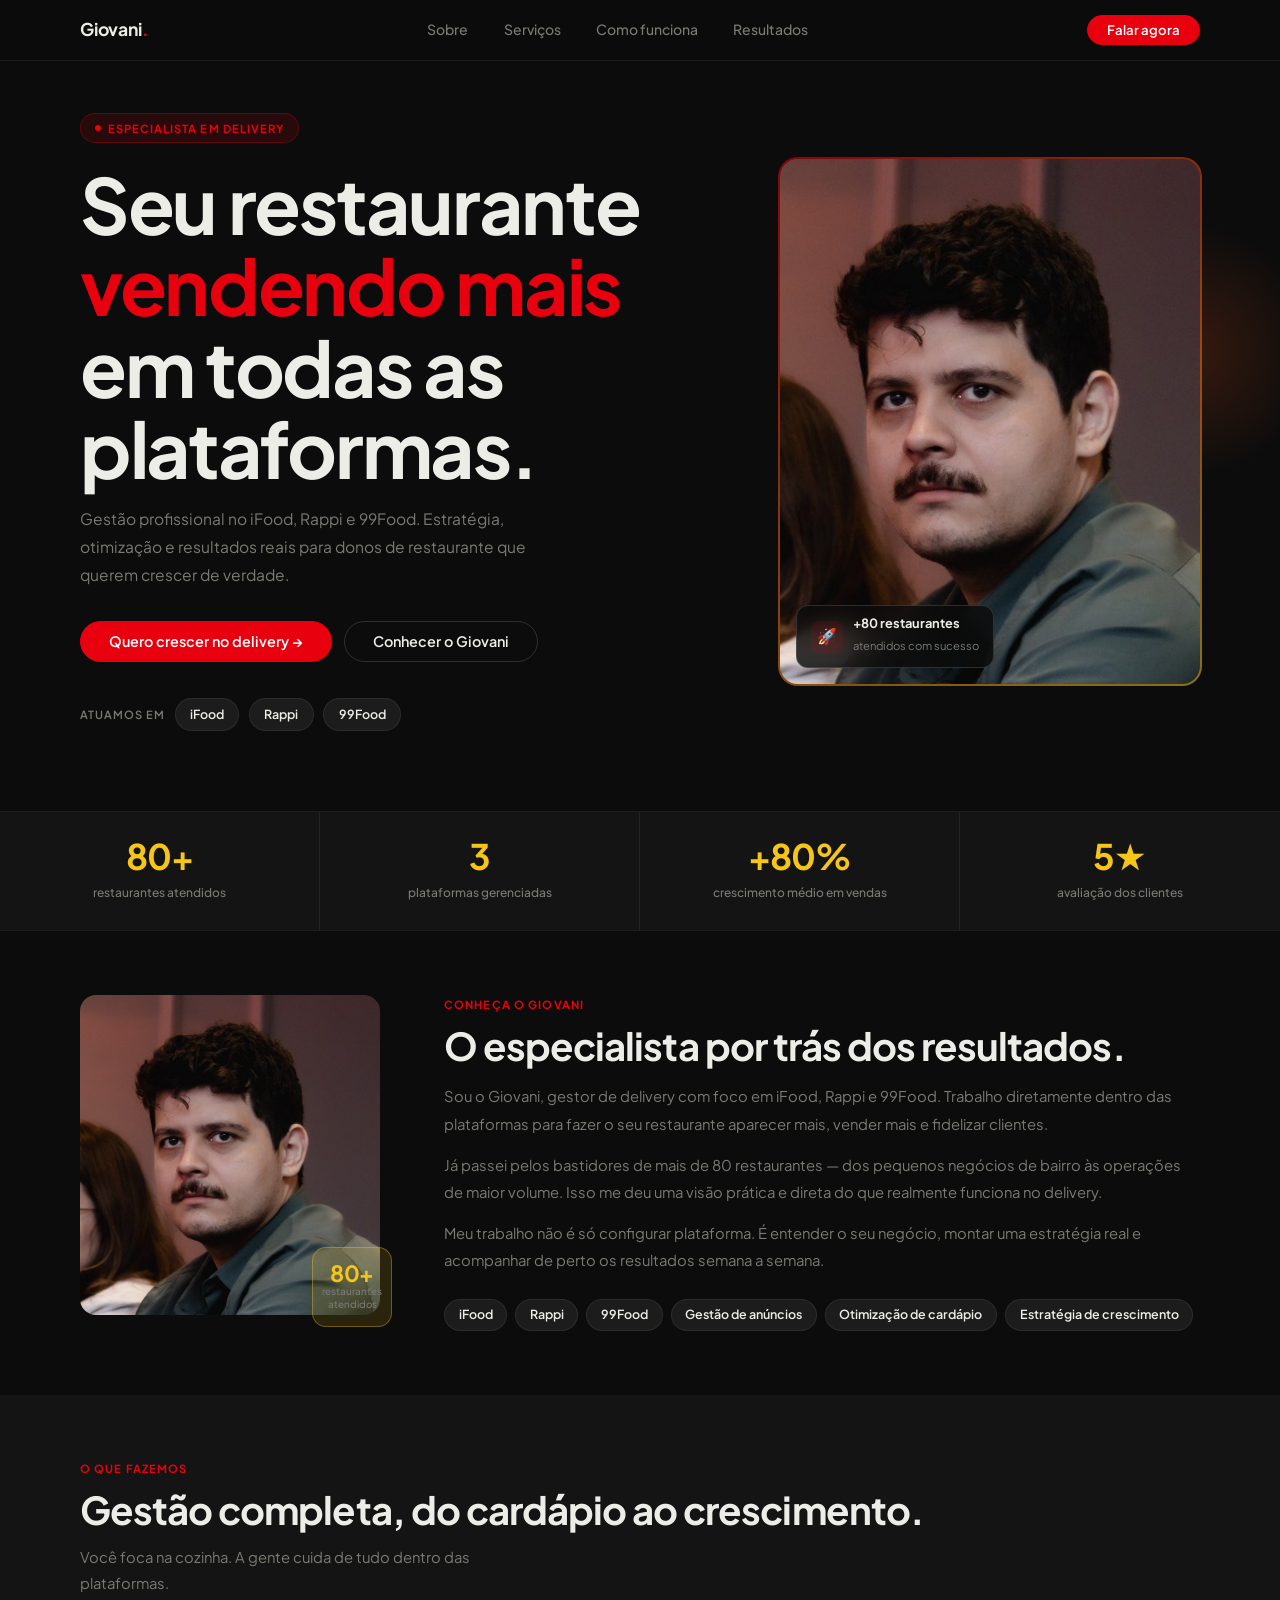
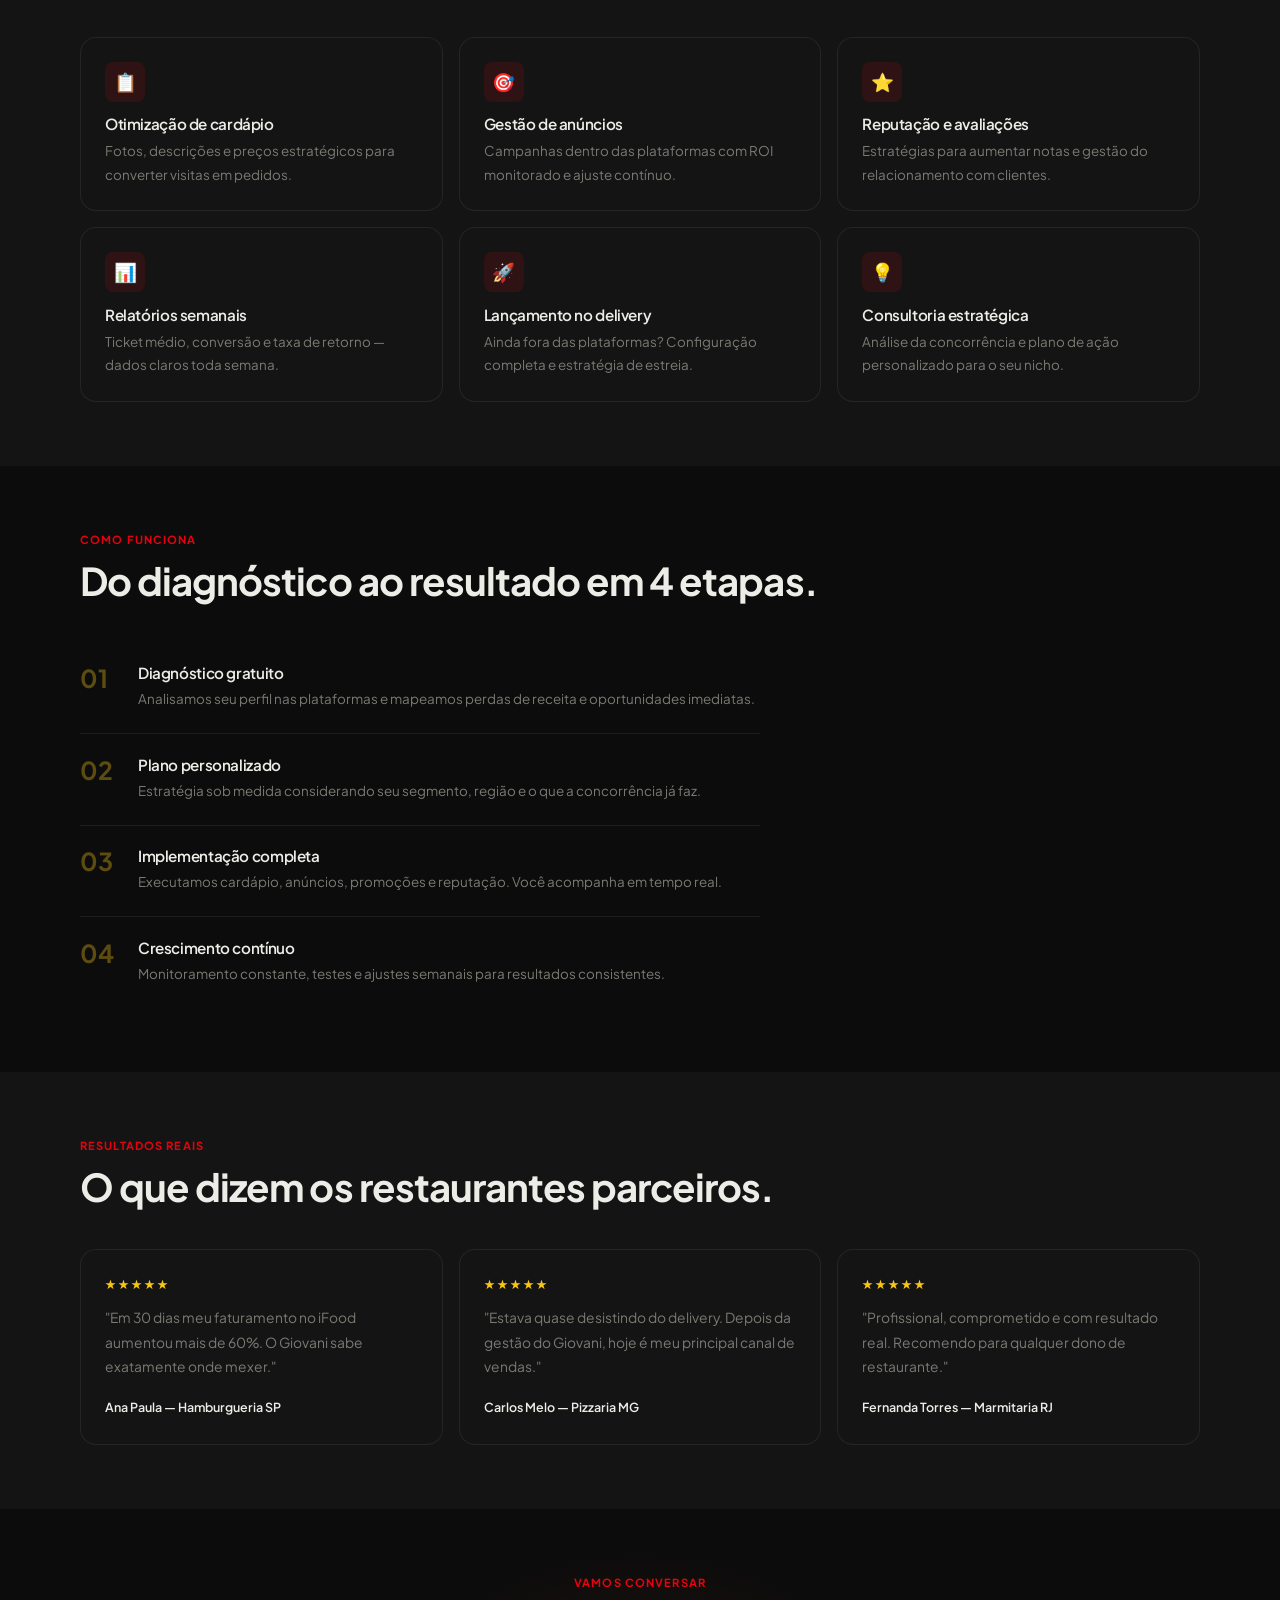
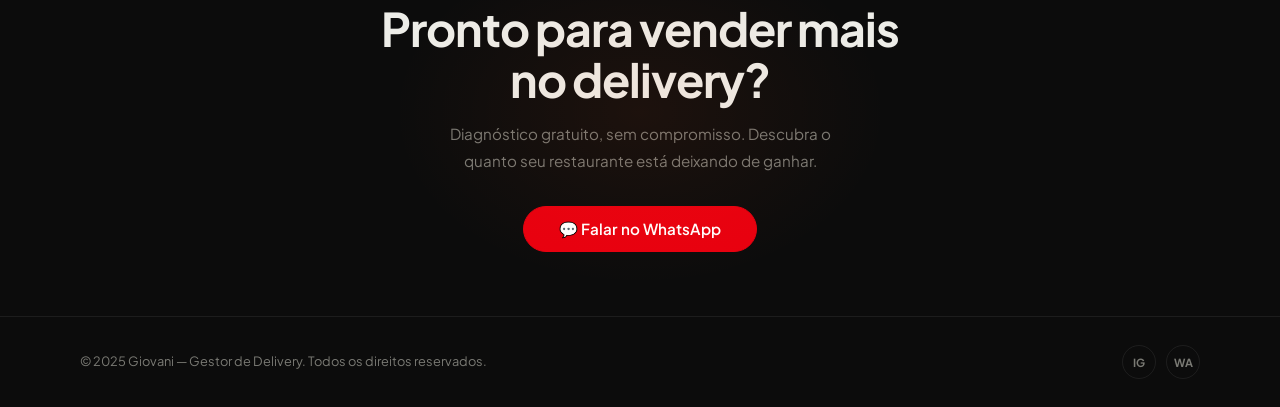
==== commit 6d48d881: "Add files via upload" ====
--- a/index.html
+++ b/index.html
@@ -80,7 +80,7 @@
       position: absolute;
       inset: -2px;
       border-radius: 20px;
-      background: linear-gradient(145deg, var(--orange) 0%, transparent 55%);
+      background: linear-gradient(145deg, var(--orange) 0%, var(--yellow) 100%);
       z-index: 0;
       opacity: 0.55;
     }
@@ -172,7 +172,7 @@
       display: block;
       font-size: 2.2rem;
       font-weight: 700;
-      color: var(--orange);
+      color: var(--yellow);
       line-height: 1;
       letter-spacing: -0.025em;
       margin-bottom: 0.3rem;
@@ -212,8 +212,8 @@
       right: -12px;
       width: 80px;
       height: 80px;
-      background: var(--orange-dim);
-      border: 1px solid var(--orange-border);
+      background: var(--yellow-dim);
+      border: 1px solid var(--yellow-border);
       border-radius: 14px;
       display: flex;
       flex-direction: column;
@@ -225,7 +225,7 @@
     .about-photo-accent strong {
       font-size: 1.4rem;
       font-weight: 700;
-      color: var(--orange);
+      color: var(--yellow);
       line-height: 1;
       letter-spacing: -0.02em;
     }
@@ -301,7 +301,7 @@
 
     .step-num {
       font-size: 1.55rem; font-weight: 700;
-      color: var(--orange-border);
+      color: var(--yellow-border);
       min-width: 38px; line-height: 1.1;
       letter-spacing: -0.02em;
     }
@@ -317,7 +317,7 @@
       margin-top: 2.5rem;
     }
 
-    .review-stars { color: var(--orange); font-size: 0.78rem; letter-spacing: 2px; margin-bottom: 0.75rem; }
+    .review-stars { color: var(--yellow); font-size: 0.78rem; letter-spacing: 2px; margin-bottom: 0.75rem; }
     .review-text  { font-size: 0.865rem; color: var(--muted); line-height: 1.75; margin-bottom: 0.9rem; }
     .review-author{ font-size: 0.78rem; font-weight: 600; color: var(--text); }
 
--- a/css/style.css
+++ b/css/style.css
@@ -7,10 +7,14 @@
 
 /* ── TOKENS ── */
 :root {
-  --orange:        #FF5C1A;
-  --orange-hover:  #E04A0E;
-  --orange-dim:    rgba(255, 92, 26, 0.12);
-  --orange-border: rgba(255, 92, 26, 0.28);
+  --orange:        #E8000F;
+  --orange-hover:  #C20009;
+  --orange-dim:    rgba(232, 0, 15, 0.12);
+  --orange-border: rgba(232, 0, 15, 0.30);
+
+  --yellow:        #F5C518;
+  --yellow-dim:    rgba(245, 197, 24, 0.13);
+  --yellow-border: rgba(245, 197, 24, 0.35);
 
   --dark:   #0C0C0C;
   --dark-2: #141414;
@@ -424,6 +428,7 @@
 
 /* ── UTILITIES ── */
 .text-orange { color: var(--orange); }
+.text-yellow { color: var(--yellow); }
 .text-muted  { color: var(--muted); }
 .mt-1 { margin-top: 0.5rem; }
 .mt-2 { margin-top: 1rem; }
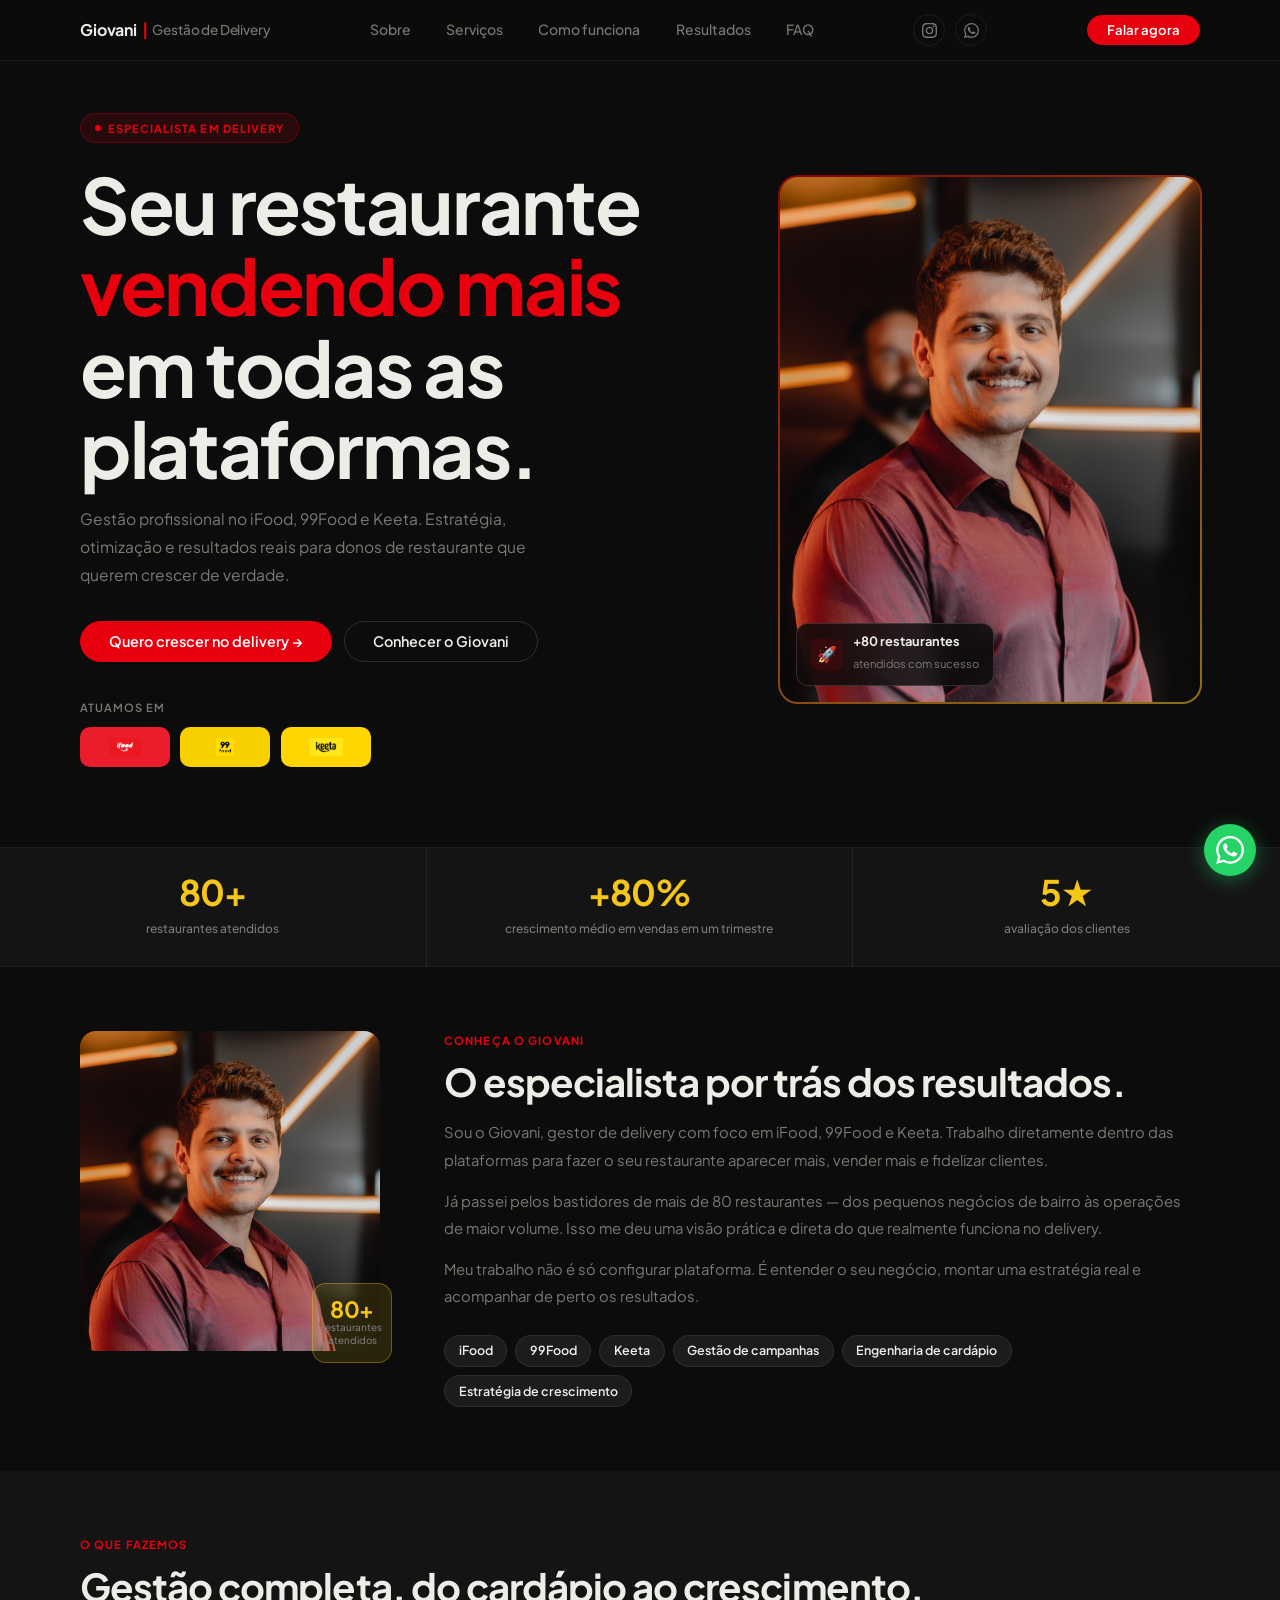
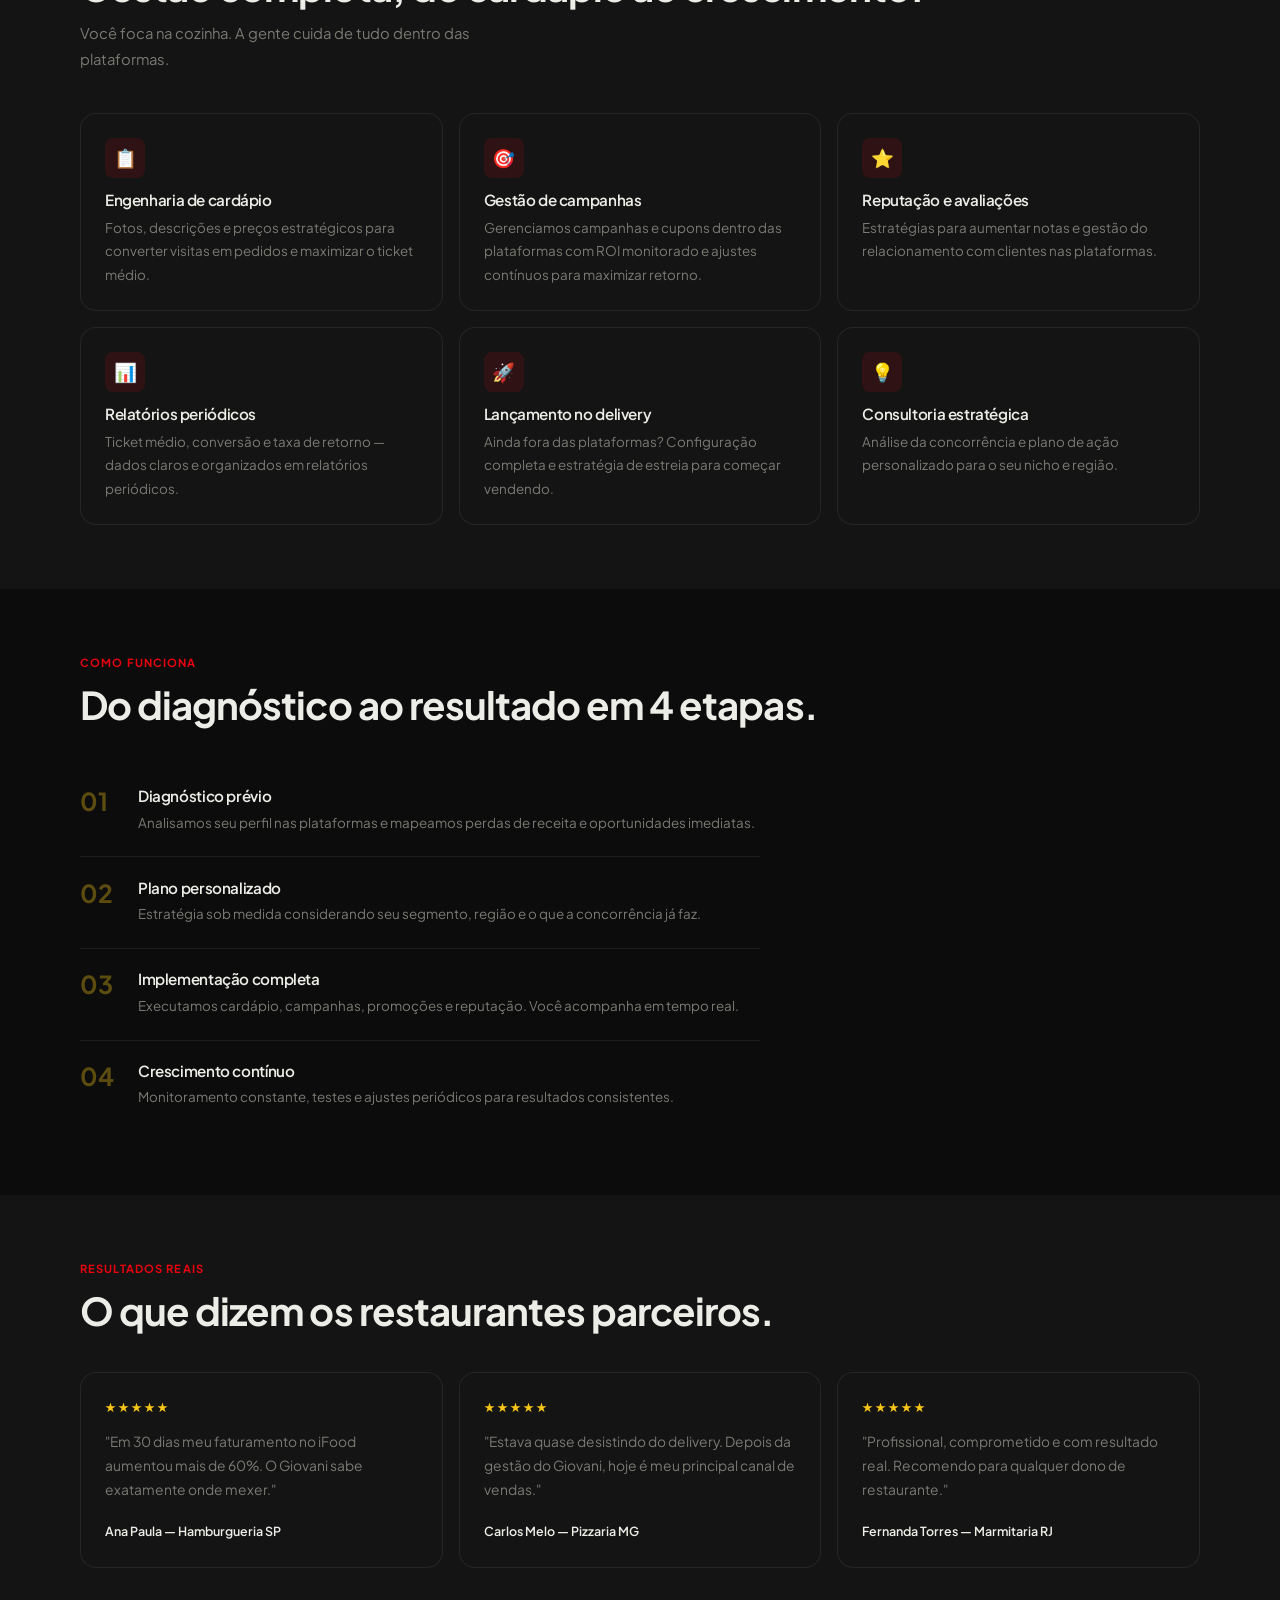
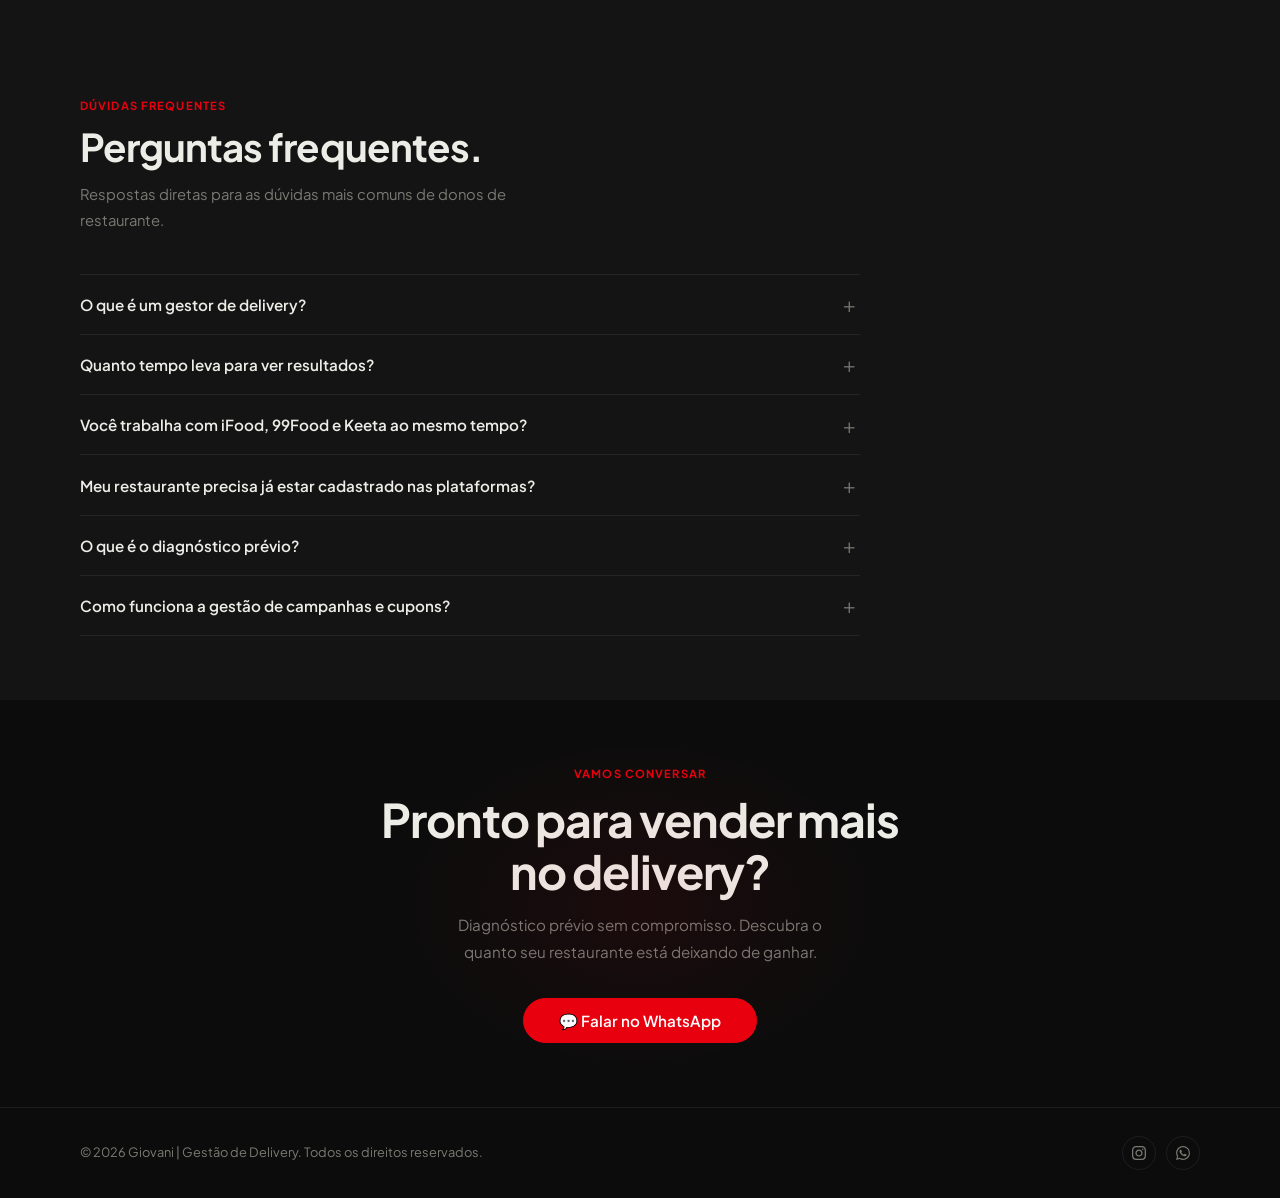
==== commit 975af8b3: "Add files via upload" ====
--- a/index.html
+++ b/index.html
@@ -3,12 +3,12 @@
 <head>
   <meta charset="UTF-8" />
   <meta name="viewport" content="width=device-width, initial-scale=1.0" />
-  <meta name="description" content="Giovani — Gestor de Delivery especialista em iFood, Rappi e 99Food. Mais de 80 restaurantes atendidos. Aumente suas vendas no delivery com gestão profissional." />
+  <meta name="description" content="Giovani | Gestão de Delivery — Especialista em iFood, 99Food e Keeta. Mais de 80 restaurantes atendidos. Aumente suas vendas no delivery com gestão profissional." />
   <meta name="theme-color" content="#0C0C0C" />
-  <meta property="og:title"       content="Giovani | Gestor de Delivery" />
-  <meta property="og:description" content="Especialista em iFood, Rappi e 99Food. +80 restaurantes atendidos." />
-  <meta property="og:type"        content="website" />
-  <title>Giovani | Gestor de Delivery</title>
+  <meta property="og:title" content="Giovani | Gestão de Delivery" />
+  <meta property="og:description" content="Especialista em iFood, 99Food e Keeta. +80 restaurantes atendidos." />
+  <meta property="og:type" content="website" />
+  <title>Giovani | Gestão de Delivery</title>
   <link rel="preconnect" href="https://fonts.googleapis.com" />
   <link rel="preconnect" href="https://fonts.gstatic.com" crossorigin />
   <link href="https://fonts.googleapis.com/css2?family=Plus+Jakarta+Sans:wght@400;500;600;700&display=swap" rel="stylesheet" />
@@ -16,396 +16,278 @@
   <style>
 
     /* ── HERO ── */
-    .hero {
-      padding-top: 5.5rem;
-      padding-bottom: 3.5rem;
-      overflow: hidden;
-    }
-
-    .hero-inner {
-      display: flex;
-      flex-direction: column;
-      gap: 2.5rem;
-    }
-
+    .hero { padding-top: 5.5rem; padding-bottom: 3.5rem; overflow: hidden; }
+    .hero-inner { display: flex; flex-direction: column; gap: 2.5rem; }
     .hero-content { flex: 1; }
-
     .hero-title {
       font-size: clamp(2.1rem, 7.5vw, 4.8rem);
-      line-height: 1.06;
-      letter-spacing: -0.03em;
+      line-height: 1.06; letter-spacing: -0.03em;
       margin: 1.25rem 0 1rem;
     }
-
     .hero-desc {
-      font-size: 0.975rem;
-      color: var(--muted);
-      max-width: 460px;
-      line-height: 1.8;
-      margin-bottom: 2rem;
-    }
-
-    .hero-ctas {
-      display: flex;
-      flex-wrap: wrap;
-      gap: 0.75rem;
-      margin-bottom: 2.25rem;
-    }
-
-    .platforms-row {
-      display: flex;
-      flex-wrap: wrap;
-      align-items: center;
-      gap: 0.6rem;
-    }
-
+      font-size: 0.975rem; color: var(--muted);
+      max-width: 460px; line-height: 1.8; margin-bottom: 2rem;
+    }
+    .hero-ctas { display: flex; flex-wrap: wrap; gap: 0.75rem; margin-bottom: 2.25rem; }
+
+    /* platforms row with logos */
+    .platforms-row { display: flex; flex-wrap: wrap; align-items: center; gap: 0.65rem; margin-top: 0.25rem; }
     .platforms-label {
-      font-size: 0.7rem;
-      font-weight: 600;
-      letter-spacing: 0.09em;
-      text-transform: uppercase;
-      color: var(--muted);
-    }
-
-    /* hero photo — mobile: full width card */
+      font-size: 0.7rem; font-weight: 600; letter-spacing: 0.09em;
+      text-transform: uppercase; color: var(--muted); width: 100%;
+    }
+    .platform-logo-pill {
+      border-radius: 10px;
+      padding: 0.42rem 0.85rem;
+      display: flex; align-items: center; justify-content: center;
+      height: 40px; min-width: 90px;
+      transition: transform 0.18s, opacity 0.18s;
+    }
+    .platform-logo-pill:hover { transform: translateY(-2px); opacity: 0.9; }
+    .platform-logo-pill img  { height: 18px; width: auto; display: block; object-fit: contain; }
+    .platform-logo-pill.ifood  { background: #EA1D2C; }
+    .platform-logo-pill.food99 { background: #F8D000; }
+    .platform-logo-pill.keeta  { background: #FFD600; }
+
+    /* hero photo */
     .hero-photo-wrap {
-      position: relative;
-      width: 100%;
-      max-width: 340px;
-      margin: 0 auto;
-    }
-
+      position: relative; width: 100%; max-width: 340px; margin: 0 auto;
+    }
     .hero-photo-wrap::before {
-      content: '';
-      position: absolute;
-      inset: -2px;
-      border-radius: 20px;
+      content: ''; position: absolute; inset: -2px; border-radius: 20px;
       background: linear-gradient(145deg, var(--orange) 0%, var(--yellow) 100%);
-      z-index: 0;
-      opacity: 0.55;
-    }
-
+      z-index: 0; opacity: 0.55;
+    }
     .hero-photo {
-      position: relative;
-      z-index: 1;
-      width: 100%;
-      aspect-ratio: 4/5;
-      object-fit: cover;
-      object-position: center top;
-      border-radius: 18px;
-      display: block;
-    }
-
-    /* floating badge on photo */
+      position: relative; z-index: 1; width: 100%;
+      aspect-ratio: 4/5; object-fit: cover; object-position: center top;
+      border-radius: 18px; display: block;
+    }
     .photo-badge {
-      position: absolute;
-      bottom: 1rem;
-      left: 1rem;
-      z-index: 2;
-      background: rgba(12,12,12,0.82);
-      backdrop-filter: blur(10px);
+      position: absolute; bottom: 1rem; left: 1rem; z-index: 2;
+      background: rgba(12,12,12,0.82); backdrop-filter: blur(10px);
       -webkit-backdrop-filter: blur(10px);
-      border: 1px solid var(--border-hover);
-      border-radius: 12px;
-      padding: 0.6rem 0.9rem;
-      display: flex;
-      align-items: center;
-      gap: 0.6rem;
-    }
-
+      border: 1px solid var(--border-hover); border-radius: 12px;
+      padding: 0.6rem 0.9rem; display: flex; align-items: center; gap: 0.6rem;
+    }
     .photo-badge-icon {
-      width: 32px;
-      height: 32px;
-      background: var(--orange-dim);
-      border-radius: 8px;
-      display: flex;
-      align-items: center;
-      justify-content: center;
-      font-size: 1rem;
-      flex-shrink: 0;
-    }
-
-    .photo-badge-text strong {
-      display: block;
-      font-size: 0.8rem;
-      font-weight: 700;
-      color: var(--text);
-      line-height: 1.2;
-    }
-
-    .photo-badge-text span {
-      font-size: 0.7rem;
-      color: var(--muted);
-    }
-
-    /* glow behind photo */
-    .hero-photo-wrap::after {
-      content: '';
-      position: absolute;
-      top: 10%; right: -30%;
-      width: 280px; height: 280px;
-      background: radial-gradient(circle, rgba(255,92,26,0.18) 0%, transparent 65%);
-      z-index: 0;
-      pointer-events: none;
-    }
+      width: 32px; height: 32px; background: var(--orange-dim);
+      border-radius: 8px; display: flex; align-items: center;
+      justify-content: center; font-size: 1rem; flex-shrink: 0;
+    }
+    .photo-badge-text strong { display: block; font-size: 0.8rem; font-weight: 700; color: var(--text); line-height: 1.2; }
+    .photo-badge-text span   { font-size: 0.7rem; color: var(--muted); }
 
     /* ── STATS BAR ── */
     .stats-bar {
-      display: grid;
-      grid-template-columns: repeat(2, 1fr);
-      border-top: 1px solid var(--border);
-      border-bottom: 1px solid var(--border);
-    }
-
+      display: grid; grid-template-columns: repeat(2, 1fr);
+      border-top: 1px solid var(--border); border-bottom: 1px solid var(--border);
+    }
     .stat-item {
-      background: var(--dark-2);
-      padding: 1.6rem 1rem;
-      text-align: center;
-      border-right: 1px solid var(--border);
-      border-bottom: 1px solid var(--border);
-    }
-
-    .stat-item:nth-child(2n) { border-right: none; }
+      background: var(--dark-2); padding: 1.6rem 1rem; text-align: center;
+      border-right: 1px solid var(--border); border-bottom: 1px solid var(--border);
+    }
+    .stat-item:nth-child(2n)        { border-right: none; }
     .stat-item:nth-last-child(-n+2) { border-bottom: none; }
-
     .stat-number {
-      display: block;
-      font-size: 2.2rem;
-      font-weight: 700;
-      color: var(--yellow);
-      line-height: 1;
-      letter-spacing: -0.025em;
-      margin-bottom: 0.3rem;
-    }
-
-    .stat-label {
-      font-size: 0.75rem;
-      color: var(--muted);
-      font-weight: 500;
-    }
+      display: block; font-size: 2.2rem; font-weight: 700;
+      color: var(--yellow); line-height: 1; letter-spacing: -0.025em; margin-bottom: 0.3rem;
+    }
+    .stat-label { font-size: 0.75rem; color: var(--muted); font-weight: 500; }
 
     /* ── ABOUT ── */
-    .about-inner {
-      display: flex;
-      flex-direction: column;
-      gap: 2.5rem;
-    }
-
-    .about-photo-wrap {
-      position: relative;
-      width: 100%;
-      max-width: 300px;
-    }
-
+    .about-inner { display: flex; flex-direction: column; gap: 2.5rem; }
+    .about-photo-wrap { position: relative; width: 100%; max-width: 300px; }
     .about-photo {
-      width: 100%;
-      aspect-ratio: 1/1;
-      object-fit: cover;
-      object-position: center top;
-      border-radius: 16px;
-      display: block;
-    }
-
+      width: 100%; aspect-ratio: 1/1; object-fit: cover;
+      object-position: center top; border-radius: 16px; display: block;
+    }
     .about-photo-accent {
-      position: absolute;
-      bottom: -12px;
-      right: -12px;
-      width: 80px;
-      height: 80px;
-      background: var(--yellow-dim);
-      border: 1px solid var(--yellow-border);
-      border-radius: 14px;
-      display: flex;
-      flex-direction: column;
-      align-items: center;
-      justify-content: center;
-      gap: 1px;
-    }
-
+      position: absolute; bottom: -12px; right: -12px;
+      width: 80px; height: 80px;
+      background: var(--yellow-dim); border: 1px solid var(--yellow-border);
+      border-radius: 14px; display: flex; flex-direction: column;
+      align-items: center; justify-content: center; gap: 1px;
+    }
     .about-photo-accent strong {
-      font-size: 1.4rem;
-      font-weight: 700;
-      color: var(--yellow);
-      line-height: 1;
-      letter-spacing: -0.02em;
-    }
-
+      font-size: 1.4rem; font-weight: 700; color: var(--yellow);
+      line-height: 1; letter-spacing: -0.02em;
+    }
     .about-photo-accent span {
-      font-size: 0.62rem;
-      color: var(--muted);
-      font-weight: 500;
-      text-align: center;
-      line-height: 1.3;
-    }
-
+      font-size: 0.62rem; color: var(--muted); font-weight: 500;
+      text-align: center; line-height: 1.3;
+    }
     .about-content { flex: 1; }
-
-    .about-title {
-      font-size: clamp(1.6rem, 4vw, 2.4rem);
-      margin-bottom: 1rem;
-    }
-
-    .about-text {
-      font-size: 0.925rem;
-      color: var(--muted);
-      line-height: 1.85;
-      margin-bottom: 0.85rem;
-    }
-
-    .about-tags {
-      display: flex;
-      flex-wrap: wrap;
-      gap: 0.5rem;
-      margin-top: 1.5rem;
-    }
-
+    .about-title   { font-size: clamp(1.6rem, 4vw, 2.4rem); margin-bottom: 1rem; }
+    .about-text    { font-size: 0.925rem; color: var(--muted); line-height: 1.85; margin-bottom: 0.85rem; }
+    .about-tags    { display: flex; flex-wrap: wrap; gap: 0.5rem; margin-top: 1.5rem; }
     .about-tag {
-      background: var(--dark-3);
-      border: 1px solid var(--border);
-      border-radius: var(--radius-pill);
-      padding: 0.3rem 0.85rem;
-      font-size: 0.78rem;
-      font-weight: 600;
-      color: var(--text);
+      background: var(--dark-3); border: 1px solid var(--border);
+      border-radius: var(--radius-pill); padding: 0.3rem 0.85rem;
+      font-size: 0.78rem; font-weight: 600; color: var(--text);
     }
 
     /* ── SERVICES ── */
-    .services-grid {
-      display: grid;
-      grid-template-columns: 1fr;
-      gap: 1rem;
-      margin-top: 2.5rem;
-    }
-
+    .services-grid { display: grid; grid-template-columns: 1fr; gap: 1rem; margin-top: 2.5rem; }
     .service-icon {
-      width: 40px; height: 40px;
-      background: var(--orange-dim);
-      border-radius: var(--radius-sm);
-      display: flex; align-items: center; justify-content: center;
-      font-size: 1.15rem;
-      margin-bottom: 0.9rem;
-    }
-
+      width: 40px; height: 40px; background: var(--orange-dim);
+      border-radius: var(--radius-sm); display: flex; align-items: center;
+      justify-content: center; font-size: 1.15rem; margin-bottom: 0.9rem;
+    }
     .service-title { font-size: 0.95rem; font-weight: 600; margin-bottom: 0.4rem; }
     .service-desc  { font-size: 0.84rem; color: var(--muted); line-height: 1.75; }
 
     /* ── STEPS ── */
     .steps-list { margin-top: 2.5rem; }
-
-    .step-item {
-      display: flex; gap: 1.25rem;
-      padding: 1.4rem 0;
-      border-bottom: 1px solid var(--border);
-    }
+    .step-item  { display: flex; gap: 1.25rem; padding: 1.4rem 0; border-bottom: 1px solid var(--border); }
     .step-item:last-child { border-bottom: none; }
-
-    .step-num {
-      font-size: 1.55rem; font-weight: 700;
-      color: var(--yellow-border);
-      min-width: 38px; line-height: 1.1;
-      letter-spacing: -0.02em;
-    }
-
+    .step-num   { font-size: 1.55rem; font-weight: 700; color: var(--yellow-border); min-width: 38px; line-height: 1.1; letter-spacing: -0.02em; }
     .step-title { font-size: 0.95rem; font-weight: 600; margin-bottom: 0.35rem; }
     .step-desc  { font-size: 0.84rem; color: var(--muted); line-height: 1.75; }
 
     /* ── REVIEWS ── */
-    .reviews-grid {
-      display: grid;
-      grid-template-columns: 1fr;
-      gap: 1rem;
-      margin-top: 2.5rem;
-    }
-
-    .review-stars { color: var(--yellow); font-size: 0.78rem; letter-spacing: 2px; margin-bottom: 0.75rem; }
-    .review-text  { font-size: 0.865rem; color: var(--muted); line-height: 1.75; margin-bottom: 0.9rem; }
-    .review-author{ font-size: 0.78rem; font-weight: 600; color: var(--text); }
+    .reviews-grid  { display: grid; grid-template-columns: 1fr; gap: 1rem; margin-top: 2.5rem; }
+    .review-stars  { color: var(--yellow); font-size: 0.78rem; letter-spacing: 2px; margin-bottom: 0.75rem; }
+    .review-text   { font-size: 0.865rem; color: var(--muted); line-height: 1.75; margin-bottom: 0.9rem; }
+    .review-author { font-size: 0.78rem; font-weight: 600; color: var(--text); }
+
+    /* ── FAQ ── */
+    .faq-list { display: flex; flex-direction: column; gap: 0; max-width: 780px; }
+
+    .faq-item {
+      border-bottom: 1px solid var(--border);
+    }
+    .faq-item:first-child { border-top: 1px solid var(--border); }
+
+    .faq-question {
+      width: 100%; display: flex; align-items: center;
+      justify-content: space-between; gap: 1rem;
+      padding: 1.2rem 0; background: none; border: none;
+      cursor: pointer; text-align: left;
+      font-family: var(--font); font-size: 0.95rem;
+      font-weight: 600; color: var(--text);
+      transition: color 0.2s;
+    }
+    .faq-question:hover { color: var(--orange); }
+    .faq-question[aria-expanded="true"] { color: var(--orange); }
+
+    .faq-icon {
+      font-size: 1.3rem; font-weight: 300; color: var(--muted);
+      flex-shrink: 0; transition: transform 0.25s, color 0.2s;
+      line-height: 1; width: 22px; text-align: center;
+    }
+    .faq-question[aria-expanded="true"] .faq-icon {
+      transform: rotate(45deg); color: var(--orange);
+    }
+
+    .faq-answer {
+      padding-bottom: 1.2rem;
+    }
+    .faq-answer p {
+      font-size: 0.875rem; color: var(--muted); line-height: 1.8;
+    }
+    .faq-answer[hidden] { display: none; }
 
     /* ── CTA ── */
     .cta-section { text-align: center; position: relative; overflow: hidden; }
     .cta-section::before {
-      content: '';
-      position: absolute; top: 50%; left: 50%;
-      transform: translate(-50%, -50%);
-      width: 500px; height: 350px;
-      background: radial-gradient(ellipse, rgba(255,92,26,0.07) 0%, transparent 70%);
+      content: ''; position: absolute; top: 50%; left: 50%;
+      transform: translate(-50%, -50%); width: 500px; height: 350px;
+      background: radial-gradient(ellipse, rgba(232,0,15,0.07) 0%, transparent 70%);
       pointer-events: none;
     }
-    .cta-title {
-      font-size: clamp(1.7rem, 5vw, 2.9rem);
-      margin-bottom: 0.9rem;
-    }
-    .cta-desc {
-      font-size: 0.95rem; color: var(--muted);
-      max-width: 400px; margin: 0 auto 2rem; line-height: 1.8;
-    }
+    .cta-title { font-size: clamp(1.7rem, 5vw, 2.9rem); margin-bottom: 0.9rem; }
+    .cta-desc  { font-size: 0.95rem; color: var(--muted); max-width: 400px; margin: 0 auto 2rem; line-height: 1.8; }
 
     .sec-title { font-size: clamp(1.6rem, 4vw, 2.4rem); margin-bottom: 0.75rem; }
     .bg-alt    { background: var(--dark-2); }
 
+    /* ── WHATSAPP FLOAT ── */
+    .wa-float {
+      position: fixed; bottom: 1.5rem; right: 1.5rem; z-index: 200;
+      width: 52px; height: 52px; border-radius: 50%;
+      background: #25D366;
+      display: flex; align-items: center; justify-content: center;
+      box-shadow: 0 4px 20px rgba(37,211,102,0.4);
+      transition: transform 0.2s, box-shadow 0.2s;
+      text-decoration: none;
+    }
+    .wa-float:hover { transform: translateY(-3px) scale(1.05); box-shadow: 0 8px 28px rgba(37,211,102,0.5); }
+    .wa-float svg   { width: 28px; height: 28px; fill: #fff; }
+
+    /* ── NAV SOCIAL ICONS ── */
+    .nav-socials { display: none; align-items: center; gap: 0.6rem; }
+    .nav-socials a {
+      width: 32px; height: 32px; border: 1px solid var(--border);
+      border-radius: 50%; display: flex; align-items: center; justify-content: center;
+      color: var(--muted); transition: border-color 0.2s, color 0.2s;
+    }
+    .nav-socials a:hover { border-color: var(--orange); color: var(--orange); }
+    .nav-socials svg { width: 15px; height: 15px; fill: currentColor; }
+
     /* ── TABLET ── */
     @media (min-width: 640px) {
-      .services-grid  { grid-template-columns: repeat(2, 1fr); }
-      .reviews-grid   { grid-template-columns: repeat(2, 1fr); }
+      .services-grid { grid-template-columns: repeat(2, 1fr); }
+      .reviews-grid  { grid-template-columns: repeat(2, 1fr); }
+      .nav-socials   { display: flex; }
     }
 
     /* ── DESKTOP ── */
     @media (min-width: 900px) {
       .hero { padding-top: 7rem; padding-bottom: 5rem; }
-
-      .hero-inner {
-        flex-direction: row;
-        align-items: center;
-        gap: 4rem;
-      }
-
-      .hero-photo-wrap {
-        width: 420px;
-        max-width: 420px;
-        flex-shrink: 0;
-        margin: 0;
-      }
-
-      .stats-bar {
-        grid-template-columns: repeat(4, 1fr);
-      }
+      .hero-inner { flex-direction: row; align-items: center; gap: 4rem; }
+      .hero-photo-wrap { width: 420px; max-width: 420px; flex-shrink: 0; margin: 0; }
+      .stats-bar { grid-template-columns: repeat(3, 1fr); }
       .stat-item { border-bottom: none; }
-      .stat-item:nth-child(2n)     { border-right: 1px solid var(--border); }
-      .stat-item:last-child        { border-right: none; }
-
-      .about-inner {
-        flex-direction: row;
-        align-items: flex-start;
-        gap: 4rem;
-      }
-
-      .about-photo-wrap {
-        width: 320px;
-        flex-shrink: 0;
-      }
-
-      .services-grid  { grid-template-columns: repeat(3, 1fr); }
-      .reviews-grid   { grid-template-columns: repeat(3, 1fr); }
-      .steps-list     { max-width: 680px; }
+      .stat-item:nth-child(2n)  { border-right: 1px solid var(--border); }
+      .stat-item:last-child     { border-right: none; }
+      .about-inner { flex-direction: row; align-items: flex-start; gap: 4rem; }
+      .about-photo-wrap { width: 320px; flex-shrink: 0; }
+      .services-grid { grid-template-columns: repeat(3, 1fr); }
+      .reviews-grid  { grid-template-columns: repeat(3, 1fr); }
+      .steps-list    { max-width: 680px; }
     }
   </style>
 </head>
 
 <body>
 
-  <!-- NAV -->
+  <!-- ── WHATSAPP FLUTUANTE ── -->
+  <a href="https://wa.me/5518997632365?text=Olá%20Giovani!%20Quero%20crescer%20no%20delivery."
+     class="wa-float" target="_blank" rel="noopener noreferrer" aria-label="Falar no WhatsApp">
+    <svg viewBox="0 0 24 24" xmlns="http://www.w3.org/2000/svg">
+      <path d="M17.472 14.382c-.297-.149-1.758-.867-2.03-.967-.273-.099-.471-.148-.67.15-.197.297-.767.966-.94 1.164-.173.199-.347.223-.644.075-.297-.15-1.255-.463-2.39-1.475-.883-.788-1.48-1.761-1.653-2.059-.173-.297-.018-.458.13-.606.134-.133.298-.347.446-.52.149-.174.198-.298.298-.497.099-.198.05-.371-.025-.52-.075-.149-.669-1.612-.916-2.207-.242-.579-.487-.5-.669-.51-.173-.008-.371-.01-.57-.01-.198 0-.52.074-.792.372-.272.297-1.04 1.016-1.04 2.479 0 1.462 1.065 2.875 1.213 3.074.149.198 2.096 3.2 5.077 4.487.709.306 1.262.489 1.694.625.712.227 1.36.195 1.871.118.571-.085 1.758-.719 2.006-1.413.248-.694.248-1.289.173-1.413-.074-.124-.272-.198-.57-.347m-5.421 7.403h-.004a9.87 9.87 0 01-5.031-1.378l-.361-.214-3.741.982.998-3.648-.235-.374a9.86 9.86 0 01-1.51-5.26c.001-5.45 4.436-9.884 9.888-9.884 2.64 0 5.122 1.03 6.988 2.898a9.825 9.825 0 012.893 6.994c-.003 5.45-4.437 9.884-9.885 9.884m8.413-18.297A11.815 11.815 0 0012.05 0C5.495 0 .16 5.335.157 11.892c0 2.096.547 4.142 1.588 5.945L.057 24l6.305-1.654a11.882 11.882 0 005.683 1.448h.005c6.554 0 11.89-5.335 11.893-11.893a11.821 11.821 0 00-3.48-8.413z"/>
+    </svg>
+  </a>
+
+  <!-- ── NAV ── -->
   <header class="nav" role="banner">
     <div class="nav-inner">
-      <a href="/" class="nav-logo" aria-label="Giovani — Gestor de Delivery">Giovani<span>.</span></a>
+      <a href="/" class="nav-logo" aria-label="Giovani — Gestão de Delivery">
+        Giovani <span>|</span> <span class="nav-logo-sub">Gestão de Delivery</span>
+      </a>
+
       <nav class="nav-links" aria-label="Menu principal">
         <a href="#sobre">Sobre</a>
         <a href="#servicos">Serviços</a>
         <a href="#processo">Como funciona</a>
         <a href="#resultados">Resultados</a>
+        <a href="#faq">FAQ</a>
       </nav>
+
+      <!-- social icons no header desktop -->
+      <div class="nav-socials" aria-label="Redes sociais">
+        <a href="https://www.instagram.com/giovani.ifood/" target="_blank" rel="noopener noreferrer" aria-label="Instagram">
+          <svg viewBox="0 0 24 24"><path d="M12 2.163c3.204 0 3.584.012 4.85.07 3.252.148 4.771 1.691 4.919 4.919.058 1.265.069 1.645.069 4.849 0 3.205-.012 3.584-.069 4.849-.149 3.225-1.664 4.771-4.919 4.919-1.266.058-1.644.07-4.85.07-3.204 0-3.584-.012-4.849-.07-3.26-.149-4.771-1.699-4.919-4.92-.058-1.265-.07-1.644-.07-4.849 0-3.204.013-3.583.07-4.849.149-3.227 1.664-4.771 4.919-4.919 1.266-.057 1.645-.069 4.849-.069zm0-2.163c-3.259 0-3.667.014-4.947.072-4.358.2-6.78 2.618-6.98 6.98-.059 1.281-.073 1.689-.073 4.948 0 3.259.014 3.668.072 4.948.2 4.358 2.618 6.78 6.98 6.98 1.281.058 1.689.072 4.948.072 3.259 0 3.668-.014 4.948-.072 4.354-.2 6.782-2.618 6.979-6.98.059-1.28.073-1.689.073-4.948 0-3.259-.014-3.667-.072-4.947-.196-4.354-2.617-6.78-6.979-6.98-1.281-.059-1.69-.073-4.949-.073zm0 5.838c-3.403 0-6.162 2.759-6.162 6.162s2.759 6.163 6.162 6.163 6.162-2.759 6.162-6.163c0-3.403-2.759-6.162-6.162-6.162zm0 10.162c-2.209 0-4-1.79-4-4 0-2.209 1.791-4 4-4s4 1.791 4 4c0 2.21-1.791 4-4 4zm6.406-11.845c-.796 0-1.441.645-1.441 1.44s.645 1.44 1.441 1.44c.795 0 1.439-.645 1.439-1.44s-.644-1.44-1.439-1.44z"/></svg>
+        </a>
+        <a href="https://wa.me/5518997632365" target="_blank" rel="noopener noreferrer" aria-label="WhatsApp">
+          <svg viewBox="0 0 24 24"><path d="M17.472 14.382c-.297-.149-1.758-.867-2.03-.967-.273-.099-.471-.148-.67.15-.197.297-.767.966-.94 1.164-.173.199-.347.223-.644.075-.297-.15-1.255-.463-2.39-1.475-.883-.788-1.48-1.761-1.653-2.059-.173-.297-.018-.458.13-.606.134-.133.298-.347.446-.52.149-.174.198-.298.298-.497.099-.198.05-.371-.025-.52-.075-.149-.669-1.612-.916-2.207-.242-.579-.487-.5-.669-.51-.173-.008-.371-.01-.57-.01-.198 0-.52.074-.792.372-.272.297-1.04 1.016-1.04 2.479 0 1.462 1.065 2.875 1.213 3.074.149.198 2.096 3.2 5.077 4.487.709.306 1.262.489 1.694.625.712.227 1.36.195 1.871.118.571-.085 1.758-.719 2.006-1.413.248-.694.248-1.289.173-1.413-.074-.124-.272-.198-.57-.347m-5.421 7.403h-.004a9.87 9.87 0 01-5.031-1.378l-.361-.214-3.741.982.998-3.648-.235-.374a9.86 9.86 0 01-1.51-5.26c.001-5.45 4.436-9.884 9.888-9.884 2.64 0 5.122 1.03 6.988 2.898a9.825 9.825 0 012.893 6.994c-.003 5.45-4.437 9.884-9.885 9.884m8.413-18.297A11.815 11.815 0 0012.05 0C5.495 0 .16 5.335.157 11.892c0 2.096.547 4.142 1.588 5.945L.057 24l6.305-1.654a11.882 11.882 0 005.683 1.448h.005c6.554 0 11.89-5.335 11.893-11.893a11.821 11.821 0 00-3.48-8.413z"/></svg>
+        </a>
+      </div>
+
       <a href="https://wa.me/5518997632365?text=Olá%20Giovani!%20Quero%20crescer%20no%20delivery."
-         class="btn btn-primary nav-cta"
-         target="_blank" rel="noopener noreferrer">Falar agora</a>
+         class="btn btn-primary nav-cta" target="_blank" rel="noopener noreferrer">Falar agora</a>
+
       <button class="nav-burger" id="burger"
               aria-label="Abrir menu" aria-expanded="false" aria-controls="nav-mobile">
         <span></span><span></span><span></span>
@@ -416,6 +298,7 @@
       <a href="#servicos">Serviços</a>
       <a href="#processo">Como funciona</a>
       <a href="#resultados">Resultados</a>
+      <a href="#faq">FAQ</a>
       <a href="https://wa.me/5518997632365?text=Olá%20Giovani!%20Quero%20crescer%20no%20delivery."
          target="_blank" rel="noopener noreferrer">💬 Falar no WhatsApp</a>
     </nav>
@@ -429,22 +312,18 @@
       <div class="container">
         <div class="hero-inner">
 
-          <!-- left: text -->
           <div class="hero-content">
             <div class="badge">
               <span class="badge-dot" aria-hidden="true"></span>
               Especialista em Delivery
             </div>
-
             <h1 class="hero-title">
               Seu restaurante <span class="text-orange">vendendo mais</span>
               em todas as plataformas.
             </h1>
-
             <p class="hero-desc">
-              Gestão profissional no iFood, Rappi e 99Food. Estratégia, otimização e resultados reais para donos de restaurante que querem crescer de verdade.
+              Gestão profissional no iFood, 99Food e Keeta. Estratégia, otimização e resultados reais para donos de restaurante que querem crescer de verdade.
             </p>
-
             <div class="hero-ctas">
               <a href="https://wa.me/5518997632365?text=Olá%20Giovani!%20Quero%20crescer%20no%20delivery."
                  class="btn btn-primary" target="_blank" rel="noopener noreferrer">
@@ -452,24 +331,24 @@
               </a>
               <a href="#sobre" class="btn btn-outline">Conhecer o Giovani</a>
             </div>
-
             <div class="platforms-row">
               <span class="platforms-label">Atuamos em</span>
-              <span class="platform-pill">iFood</span>
-              <span class="platform-pill">Rappi</span>
-              <span class="platform-pill">99Food</span>
-            </div>
-          </div>
-
-          <!-- right: photo -->
+              <span class="platform-logo-pill ifood">
+                <img src="assets/logo-ifood.png" alt="iFood" />
+              </span>
+              <span class="platform-logo-pill food99">
+                <img src="assets/logo-99food.png" alt="99Food" />
+              </span>
+              <span class="platform-logo-pill keeta">
+                <img src="assets/logo-keeta.png" alt="Keeta" />
+              </span>
+            </div>
+          </div>
+
           <div class="hero-photo-wrap reveal">
-            <img
-              src="assets/giovani.png"
-              alt="Giovani, especialista em gestão de delivery"
-              class="hero-photo"
-              width="420" height="525"
-              loading="eager"
-            />
+            <img src="assets/giovani.jpg"
+                 alt="Giovani, especialista em gestão de delivery"
+                 class="hero-photo" width="420" height="525" loading="eager" />
             <div class="photo-badge" aria-hidden="true">
               <div class="photo-badge-icon">🚀</div>
               <div class="photo-badge-text">
@@ -491,12 +370,8 @@
         <span class="stat-label">restaurantes atendidos</span>
       </div>
       <div class="stat-item reveal">
-        <strong class="stat-number">3</strong>
-        <span class="stat-label">plataformas gerenciadas</span>
-      </div>
-      <div class="stat-item reveal">
         <strong class="stat-number">+80%</strong>
-        <span class="stat-label">crescimento médio em vendas</span>
+        <span class="stat-label">crescimento médio em vendas em um trimestre</span>
       </div>
       <div class="stat-item reveal">
         <strong class="stat-number">5★</strong>
@@ -510,43 +385,35 @@
       <div class="container">
         <div class="about-inner">
 
-          <!-- photo col -->
           <div class="about-photo-wrap reveal">
-            <img
-              src="assets/giovani.png"
-              alt="Foto de Giovani"
-              class="about-photo"
-              width="320" height="320"
-              loading="lazy"
-            />
+            <img src="assets/giovani.jpg" alt="Foto de Giovani"
+                 class="about-photo" width="320" height="320" loading="lazy" />
             <div class="about-photo-accent" aria-hidden="true">
               <strong>80+</strong>
               <span>restaurantes<br>atendidos</span>
             </div>
           </div>
 
-          <!-- text col -->
           <div class="about-content reveal">
             <p class="section-label">Conheça o Giovani</p>
             <h2 class="about-title" id="sobre-title">
               O especialista por trás dos resultados.
             </h2>
             <p class="about-text">
-              Sou o Giovani, gestor de delivery com foco em iFood, Rappi e 99Food. Trabalho diretamente dentro das plataformas para fazer o seu restaurante aparecer mais, vender mais e fidelizar clientes.
+              Sou o Giovani, gestor de delivery com foco em iFood, 99Food e Keeta. Trabalho diretamente dentro das plataformas para fazer o seu restaurante aparecer mais, vender mais e fidelizar clientes.
             </p>
             <p class="about-text">
               Já passei pelos bastidores de mais de 80 restaurantes — dos pequenos negócios de bairro às operações de maior volume. Isso me deu uma visão prática e direta do que realmente funciona no delivery.
             </p>
             <p class="about-text">
-              Meu trabalho não é só configurar plataforma. É entender o seu negócio, montar uma estratégia real e acompanhar de perto os resultados semana a semana.
+              Meu trabalho não é só configurar plataforma. É entender o seu negócio, montar uma estratégia real e acompanhar de perto os resultados.
             </p>
-
             <div class="about-tags">
               <span class="about-tag">iFood</span>
-              <span class="about-tag">Rappi</span>
               <span class="about-tag">99Food</span>
-              <span class="about-tag">Gestão de anúncios</span>
-              <span class="about-tag">Otimização de cardápio</span>
+              <span class="about-tag">Keeta</span>
+              <span class="about-tag">Gestão de campanhas</span>
+              <span class="about-tag">Engenharia de cardápio</span>
               <span class="about-tag">Estratégia de crescimento</span>
             </div>
           </div>
@@ -569,33 +436,33 @@
         <div class="services-grid">
           <article class="card reveal">
             <div class="service-icon" aria-hidden="true">📋</div>
-            <h3 class="service-title">Otimização de cardápio</h3>
-            <p class="service-desc">Fotos, descrições e preços estratégicos para converter visitas em pedidos.</p>
+            <h3 class="service-title">Engenharia de cardápio</h3>
+            <p class="service-desc">Fotos, descrições e preços estratégicos para converter visitas em pedidos e maximizar o ticket médio.</p>
           </article>
           <article class="card reveal">
             <div class="service-icon" aria-hidden="true">🎯</div>
-            <h3 class="service-title">Gestão de anúncios</h3>
-            <p class="service-desc">Campanhas dentro das plataformas com ROI monitorado e ajuste contínuo.</p>
+            <h3 class="service-title">Gestão de campanhas</h3>
+            <p class="service-desc">Gerenciamos campanhas e cupons dentro das plataformas com ROI monitorado e ajustes contínuos para maximizar retorno.</p>
           </article>
           <article class="card reveal">
             <div class="service-icon" aria-hidden="true">⭐</div>
             <h3 class="service-title">Reputação e avaliações</h3>
-            <p class="service-desc">Estratégias para aumentar notas e gestão do relacionamento com clientes.</p>
+            <p class="service-desc">Estratégias para aumentar notas e gestão do relacionamento com clientes nas plataformas.</p>
           </article>
           <article class="card reveal">
             <div class="service-icon" aria-hidden="true">📊</div>
-            <h3 class="service-title">Relatórios semanais</h3>
-            <p class="service-desc">Ticket médio, conversão e taxa de retorno — dados claros toda semana.</p>
+            <h3 class="service-title">Relatórios periódicos</h3>
+            <p class="service-desc">Ticket médio, conversão e taxa de retorno — dados claros e organizados em relatórios periódicos.</p>
           </article>
           <article class="card reveal">
             <div class="service-icon" aria-hidden="true">🚀</div>
             <h3 class="service-title">Lançamento no delivery</h3>
-            <p class="service-desc">Ainda fora das plataformas? Configuração completa e estratégia de estreia.</p>
+            <p class="service-desc">Ainda fora das plataformas? Configuração completa e estratégia de estreia para começar vendendo.</p>
           </article>
           <article class="card reveal">
             <div class="service-icon" aria-hidden="true">💡</div>
             <h3 class="service-title">Consultoria estratégica</h3>
-            <p class="service-desc">Análise da concorrência e plano de ação personalizado para o seu nicho.</p>
+            <p class="service-desc">Análise da concorrência e plano de ação personalizado para o seu nicho e região.</p>
           </article>
         </div>
       </div>
@@ -613,7 +480,7 @@
           <div class="step-item reveal">
             <div class="step-num" aria-hidden="true">01</div>
             <div>
-              <h3 class="step-title">Diagnóstico gratuito</h3>
+              <h3 class="step-title">Diagnóstico prévio</h3>
               <p class="step-desc">Analisamos seu perfil nas plataformas e mapeamos perdas de receita e oportunidades imediatas.</p>
             </div>
           </div>
@@ -628,14 +495,14 @@
             <div class="step-num" aria-hidden="true">03</div>
             <div>
               <h3 class="step-title">Implementação completa</h3>
-              <p class="step-desc">Executamos cardápio, anúncios, promoções e reputação. Você acompanha em tempo real.</p>
+              <p class="step-desc">Executamos cardápio, campanhas, promoções e reputação. Você acompanha em tempo real.</p>
             </div>
           </div>
           <div class="step-item reveal">
             <div class="step-num" aria-hidden="true">04</div>
             <div>
               <h3 class="step-title">Crescimento contínuo</h3>
-              <p class="step-desc">Monitoramento constante, testes e ajustes semanais para resultados consistentes.</p>
+              <p class="step-desc">Monitoramento constante, testes e ajustes periódicos para resultados consistentes.</p>
             </div>
           </div>
         </div>
@@ -671,6 +538,82 @@
     </section>
 
 
+    <!-- ══ FAQ ══ -->
+    <section class="section bg-alt" id="faq" aria-labelledby="faq-title">
+      <div class="container">
+        <p class="section-label">Dúvidas frequentes</p>
+        <h2 class="sec-title" id="faq-title">Perguntas frequentes.</h2>
+        <p class="text-muted" style="font-size:0.925rem; max-width:480px; line-height:1.8; margin-bottom:2.5rem;">
+          Respostas diretas para as dúvidas mais comuns de donos de restaurante.
+        </p>
+
+        <div class="faq-list" role="list">
+
+          <div class="faq-item reveal" role="listitem">
+            <button class="faq-question" aria-expanded="false">
+              <span>O que é um gestor de delivery?</span>
+              <span class="faq-icon" aria-hidden="true">+</span>
+            </button>
+            <div class="faq-answer" hidden>
+              <p>Um gestor de delivery é o profissional que cuida de toda a operação do seu restaurante dentro das plataformas como iFood, 99Food e Keeta. Isso inclui configurar e otimizar o cardápio, gerenciar campanhas, monitorar avaliações e interpretar os dados para aumentar suas vendas — enquanto você foca em cozinhar.</p>
+            </div>
+          </div>
+
+          <div class="faq-item reveal" role="listitem">
+            <button class="faq-question" aria-expanded="false">
+              <span>Quanto tempo leva para ver resultados?</span>
+              <span class="faq-icon" aria-hidden="true">+</span>
+            </button>
+            <div class="faq-answer" hidden>
+              <p>Os primeiros resultados geralmente aparecem nas primeiras 2 a 4 semanas, com otimizações no cardápio e nas campanhas. Resultados mais expressivos de crescimento sustentável — como o aumento médio de 80% nas vendas — costumam se consolidar ao longo de um trimestre de trabalho consistente.</p>
+            </div>
+          </div>
+
+          <div class="faq-item reveal" role="listitem">
+            <button class="faq-question" aria-expanded="false">
+              <span>Você trabalha com iFood, 99Food e Keeta ao mesmo tempo?</span>
+              <span class="faq-icon" aria-hidden="true">+</span>
+            </button>
+            <div class="faq-answer" hidden>
+              <p>Sim. A gestão pode ser feita em uma ou mais plataformas simultaneamente, de acordo com o perfil e os objetivos do seu restaurante. Estar presente em múltiplas plataformas aumenta o alcance e reduz a dependência de um único canal de vendas.</p>
+            </div>
+          </div>
+
+          <div class="faq-item reveal" role="listitem">
+            <button class="faq-question" aria-expanded="false">
+              <span>Meu restaurante precisa já estar cadastrado nas plataformas?</span>
+              <span class="faq-icon" aria-hidden="true">+</span>
+            </button>
+            <div class="faq-answer" hidden>
+              <p>Não necessariamente. Se o seu restaurante ainda não está nas plataformas, fazemos o processo completo de cadastro, configuração inicial e lançamento estratégico. Se já está cadastrado, partimos direto para o diagnóstico prévio e otimização do que já existe.</p>
+            </div>
+          </div>
+
+          <div class="faq-item reveal" role="listitem">
+            <button class="faq-question" aria-expanded="false">
+              <span>O que é o diagnóstico prévio?</span>
+              <span class="faq-icon" aria-hidden="true">+</span>
+            </button>
+            <div class="faq-answer" hidden>
+              <p>O diagnóstico prévio é uma análise detalhada do seu perfil atual nas plataformas de delivery. Avaliamos cardápio, fotos, preços, avaliações, campanhas ativas e posicionamento frente à concorrência. Com isso, identificamos os principais pontos de perda de receita e as oportunidades imediatas de crescimento.</p>
+            </div>
+          </div>
+
+          <div class="faq-item reveal" role="listitem">
+            <button class="faq-question" aria-expanded="false">
+              <span>Como funciona a gestão de campanhas e cupons?</span>
+              <span class="faq-icon" aria-hidden="true">+</span>
+            </button>
+            <div class="faq-answer" hidden>
+              <p>Criamos e gerenciamos campanhas pagas e cupons dentro das próprias plataformas (iFood Ads, por exemplo), monitorando o retorno sobre o investimento em tempo real. O objetivo é atrair novos clientes e reativar quem já pediu, sem comprometer a margem do seu negócio.</p>
+            </div>
+          </div>
+
+        </div>
+      </div>
+    </section>
+
+
     <!-- ══ CTA FINAL ══ -->
     <section class="section cta-section" aria-labelledby="cta-title">
       <div class="container">
@@ -679,11 +622,10 @@
           Pronto para vender mais<br>no delivery?
         </h2>
         <p class="cta-desc">
-          Diagnóstico gratuito, sem compromisso. Descubra o quanto seu restaurante está deixando de ganhar.
+          Diagnóstico prévio sem compromisso. Descubra o quanto seu restaurante está deixando de ganhar.
         </p>
         <a href="https://wa.me/5518997632365?text=Olá%20Giovani!%20Quero%20crescer%20no%20delivery."
-           class="btn btn-primary"
-           target="_blank" rel="noopener noreferrer"
+           class="btn btn-primary" target="_blank" rel="noopener noreferrer"
            style="font-size:0.95rem; padding:.88rem 2.2rem;">
           💬 Falar no WhatsApp
         </a>
@@ -693,19 +635,102 @@
   </main>
 
 
-  <!-- FOOTER -->
+  <!-- ── FOOTER ── -->
   <footer class="footer" role="contentinfo">
     <div class="footer-inner">
-      <p class="footer-copy">© 2025 Giovani — Gestor de Delivery. Todos os direitos reservados.</p>
+      <p class="footer-copy">© 2026 Giovani | Gestão de Delivery. Todos os direitos reservados.</p>
       <div class="footer-socials">
         <a href="https://www.instagram.com/giovani.ifood/"
-           target="_blank" rel="noopener noreferrer" aria-label="Instagram">IG</a>
+           target="_blank" rel="noopener noreferrer" aria-label="Instagram">
+          <svg viewBox="0 0 24 24" fill="currentColor" width="14" height="14">
+            <path d="M12 2.163c3.204 0 3.584.012 4.85.07 3.252.148 4.771 1.691 4.919 4.919.058 1.265.069 1.645.069 4.849 0 3.205-.012 3.584-.069 4.849-.149 3.225-1.664 4.771-4.919 4.919-1.266.058-1.644.07-4.85.07-3.204 0-3.584-.012-4.849-.07-3.26-.149-4.771-1.699-4.919-4.92-.058-1.265-.07-1.644-.07-4.849 0-3.204.013-3.583.07-4.849.149-3.227 1.664-4.771 4.919-4.919 1.266-.057 1.645-.069 4.849-.069zm0-2.163c-3.259 0-3.667.014-4.947.072-4.358.2-6.78 2.618-6.98 6.98-.059 1.281-.073 1.689-.073 4.948 0 3.259.014 3.668.072 4.948.2 4.358 2.618 6.78 6.98 6.98 1.281.058 1.689.072 4.948.072 3.259 0 3.668-.014 4.948-.072 4.354-.2 6.782-2.618 6.979-6.98.059-1.28.073-1.689.073-4.948 0-3.259-.014-3.667-.072-4.947-.196-4.354-2.617-6.78-6.979-6.98-1.281-.059-1.69-.073-4.949-.073zm0 5.838c-3.403 0-6.162 2.759-6.162 6.162s2.759 6.163 6.162 6.163 6.162-2.759 6.162-6.163c0-3.403-2.759-6.162-6.162-6.162zm0 10.162c-2.209 0-4-1.79-4-4 0-2.209 1.791-4 4-4s4 1.791 4 4c0 2.21-1.791 4-4 4zm6.406-11.845c-.796 0-1.441.645-1.441 1.44s.645 1.44 1.441 1.44c.795 0 1.439-.645 1.439-1.44s-.644-1.44-1.439-1.44z"/>
+          </svg>
+        </a>
         <a href="https://wa.me/5518997632365"
-           target="_blank" rel="noopener noreferrer" aria-label="WhatsApp">WA</a>
+           target="_blank" rel="noopener noreferrer" aria-label="WhatsApp">
+          <svg viewBox="0 0 24 24" fill="currentColor" width="14" height="14">
+            <path d="M17.472 14.382c-.297-.149-1.758-.867-2.03-.967-.273-.099-.471-.148-.67.15-.197.297-.767.966-.94 1.164-.173.199-.347.223-.644.075-.297-.15-1.255-.463-2.39-1.475-.883-.788-1.48-1.761-1.653-2.059-.173-.297-.018-.458.13-.606.134-.133.298-.347.446-.52.149-.174.198-.298.298-.497.099-.198.05-.371-.025-.52-.075-.149-.669-1.612-.916-2.207-.242-.579-.487-.5-.669-.51-.173-.008-.371-.01-.57-.01-.198 0-.52.074-.792.372-.272.297-1.04 1.016-1.04 2.479 0 1.462 1.065 2.875 1.213 3.074.149.198 2.096 3.2 5.077 4.487.709.306 1.262.489 1.694.625.712.227 1.36.195 1.871.118.571-.085 1.758-.719 2.006-1.413.248-.694.248-1.289.173-1.413-.074-.124-.272-.198-.57-.347m-5.421 7.403h-.004a9.87 9.87 0 01-5.031-1.378l-.361-.214-3.741.982.998-3.648-.235-.374a9.86 9.86 0 01-1.51-5.26c.001-5.45 4.436-9.884 9.888-9.884 2.64 0 5.122 1.03 6.988 2.898a9.825 9.825 0 012.893 6.994c-.003 5.45-4.437 9.884-9.885 9.884m8.413-18.297A11.815 11.815 0 0012.05 0C5.495 0 .16 5.335.157 11.892c0 2.096.547 4.142 1.588 5.945L.057 24l6.305-1.654a11.882 11.882 0 005.683 1.448h.005c6.554 0 11.89-5.335 11.893-11.893a11.821 11.821 0 00-3.48-8.413z"/>
+          </svg>
+        </a>
       </div>
     </div>
   </footer>
 
+  <!-- FAQ Schema — JSON-LD -->
+  <script type="application/ld+json">
+  {
+    "@context": "https://schema.org",
+    "@type": "FAQPage",
+    "mainEntity": [
+      {
+        "@type": "Question",
+        "name": "O que é um gestor de delivery?",
+        "acceptedAnswer": {
+          "@type": "Answer",
+          "text": "Um gestor de delivery é o profissional que cuida de toda a operação do seu restaurante dentro das plataformas como iFood, 99Food e Keeta. Isso inclui configurar e otimizar o cardápio, gerenciar campanhas, monitorar avaliações e interpretar os dados para aumentar suas vendas — enquanto você foca em cozinhar."
+        }
+      },
+      {
+        "@type": "Question",
+        "name": "Quanto tempo leva para ver resultados?",
+        "acceptedAnswer": {
+          "@type": "Answer",
+          "text": "Os primeiros resultados geralmente aparecem nas primeiras 2 a 4 semanas, com otimizações no cardápio e nas campanhas. Resultados mais expressivos de crescimento sustentável — como o aumento médio de 80% nas vendas — costumam se consolidar ao longo de um trimestre de trabalho consistente."
+        }
+      },
+      {
+        "@type": "Question",
+        "name": "Você trabalha com iFood, 99Food e Keeta ao mesmo tempo?",
+        "acceptedAnswer": {
+          "@type": "Answer",
+          "text": "Sim. A gestão pode ser feita em uma ou mais plataformas simultaneamente, de acordo com o perfil e os objetivos do seu restaurante. Estar presente em múltiplas plataformas aumenta o alcance e reduz a dependência de um único canal de vendas."
+        }
+      },
+      {
+        "@type": "Question",
+        "name": "Meu restaurante precisa já estar cadastrado nas plataformas?",
+        "acceptedAnswer": {
+          "@type": "Answer",
+          "text": "Não necessariamente. Se o seu restaurante ainda não está nas plataformas, fazemos o processo completo de cadastro, configuração inicial e lançamento estratégico. Se já está cadastrado, partimos direto para o diagnóstico prévio e otimização do que já existe."
+        }
+      },
+      {
+        "@type": "Question",
+        "name": "O que é o diagnóstico prévio?",
+        "acceptedAnswer": {
+          "@type": "Answer",
+          "text": "O diagnóstico prévio é uma análise detalhada do seu perfil atual nas plataformas de delivery. Avaliamos cardápio, fotos, preços, avaliações, campanhas ativas e posicionamento frente à concorrência. Com isso, identificamos os principais pontos de perda de receita e as oportunidades imediatas de crescimento."
+        }
+      },
+      {
+        "@type": "Question",
+        "name": "Como funciona a gestão de campanhas e cupons?",
+        "acceptedAnswer": {
+          "@type": "Answer",
+          "text": "Criamos e gerenciamos campanhas pagas e cupons dentro das próprias plataformas (iFood Ads, por exemplo), monitorando o retorno sobre o investimento em tempo real. O objetivo é atrair novos clientes e reativar quem já pediu, sem comprometer a margem do seu negócio."
+        }
+      }
+    ]
+  }
+  </script>
+
+  <!-- LocalBusiness Schema -->
+  <script type="application/ld+json">
+  {
+    "@context": "https://schema.org",
+    "@type": "LocalBusiness",
+    "name": "Giovani | Gestão de Delivery",
+    "description": "Especialista em gestão de delivery no iFood, 99Food e Keeta. Mais de 80 restaurantes atendidos com crescimento médio de 80% nas vendas em um trimestre.",
+    "url": "https://giovanidelivery.com.br",
+    "telephone": "+5518997632365",
+    "sameAs": [
+      "https://www.instagram.com/giovani.ifood/"
+    ],
+    "areaServed": "Brasil",
+    "serviceType": "Gestão de Delivery"
+  }
+  </script>
+
   <script src="js/main.js" defer></script>
 
 </body>
--- a/css/style.css
+++ b/css/style.css
@@ -279,14 +279,28 @@
 }
 
 .nav-logo {
-  font-size: 1.1rem;
+  font-size: 1rem;
   font-weight: 700;
   letter-spacing: -0.01em;
   color: var(--text);
-}
-
-.nav-logo span {
+  display: flex;
+  align-items: center;
+  gap: 0.3rem;
+  white-space: nowrap;
+}
+
+.nav-logo span:first-of-type {
   color: var(--orange);
+}
+
+.nav-logo-sub {
+  font-weight: 500;
+  color: var(--muted);
+  font-size: 0.85rem;
+}
+
+@media (max-width: 480px) {
+  .nav-logo-sub { display: none; }
 }
 
 /* desktop links (hidden on mobile) */
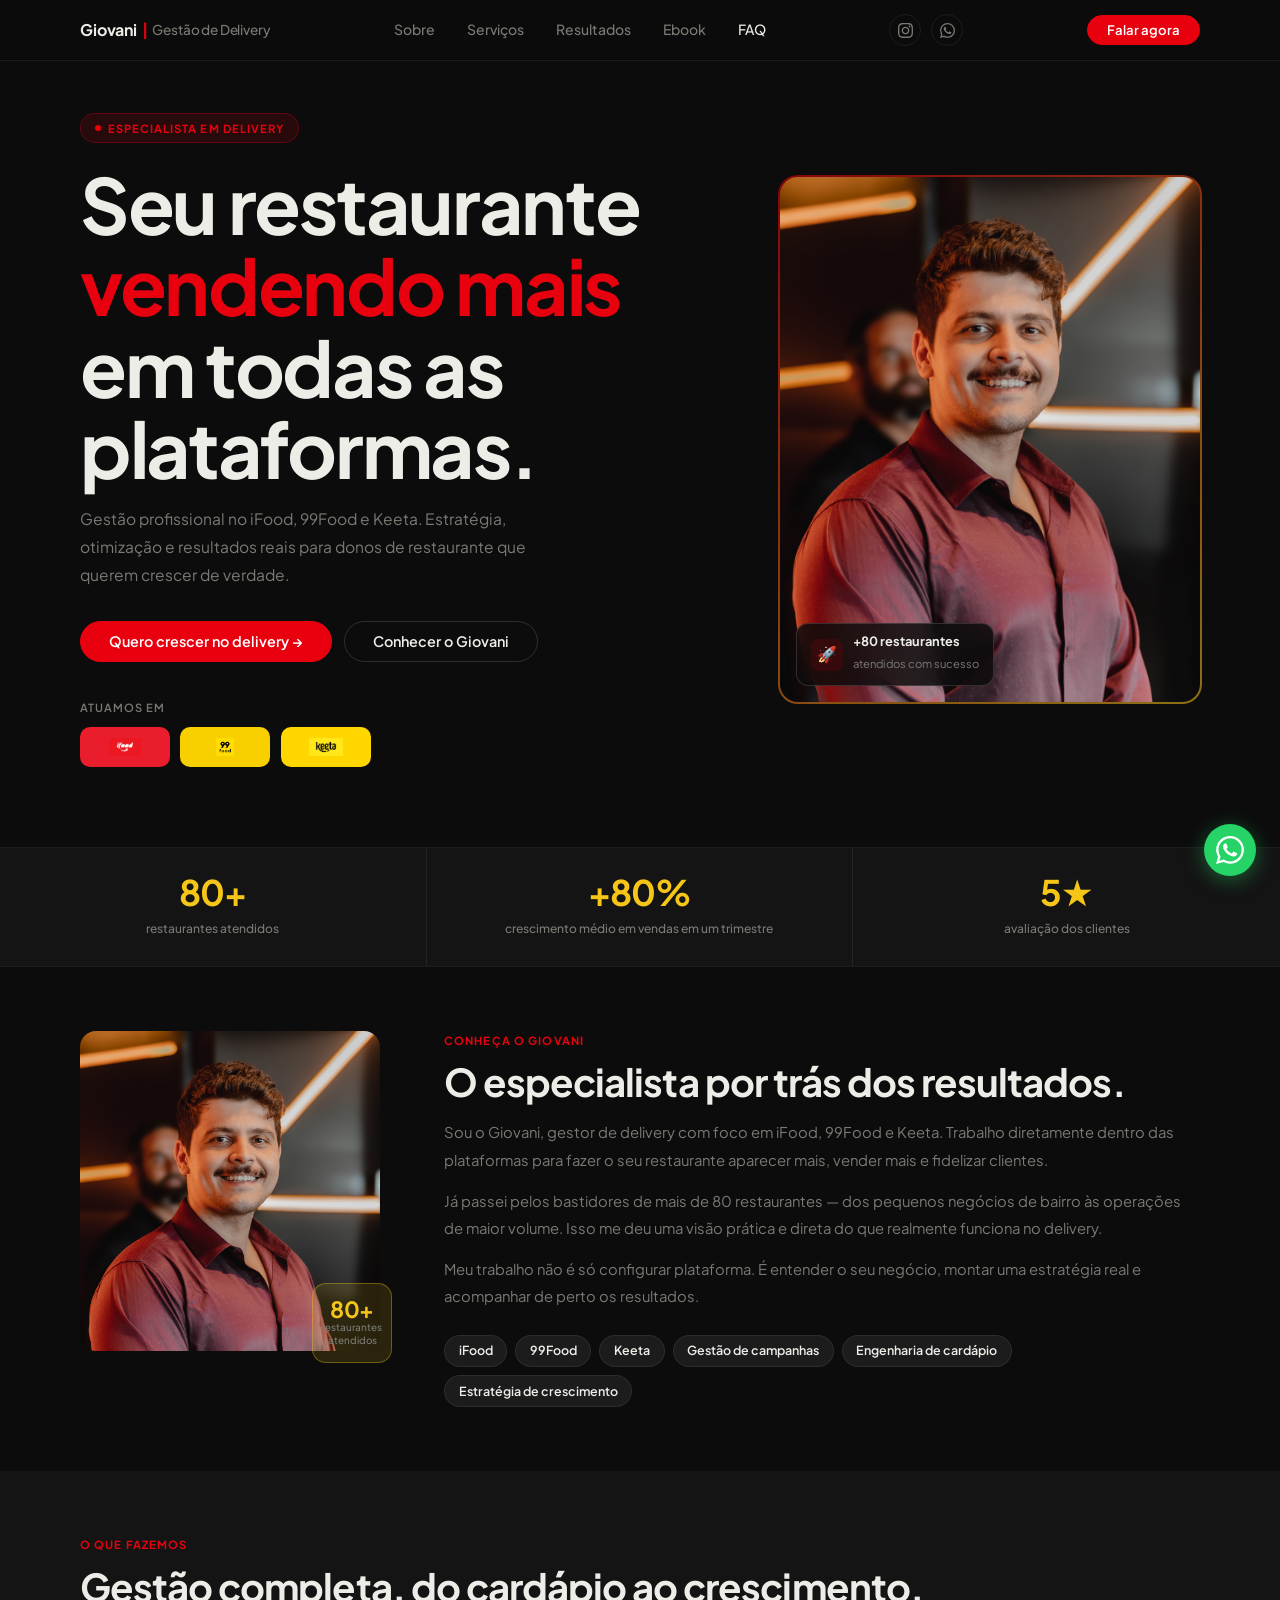
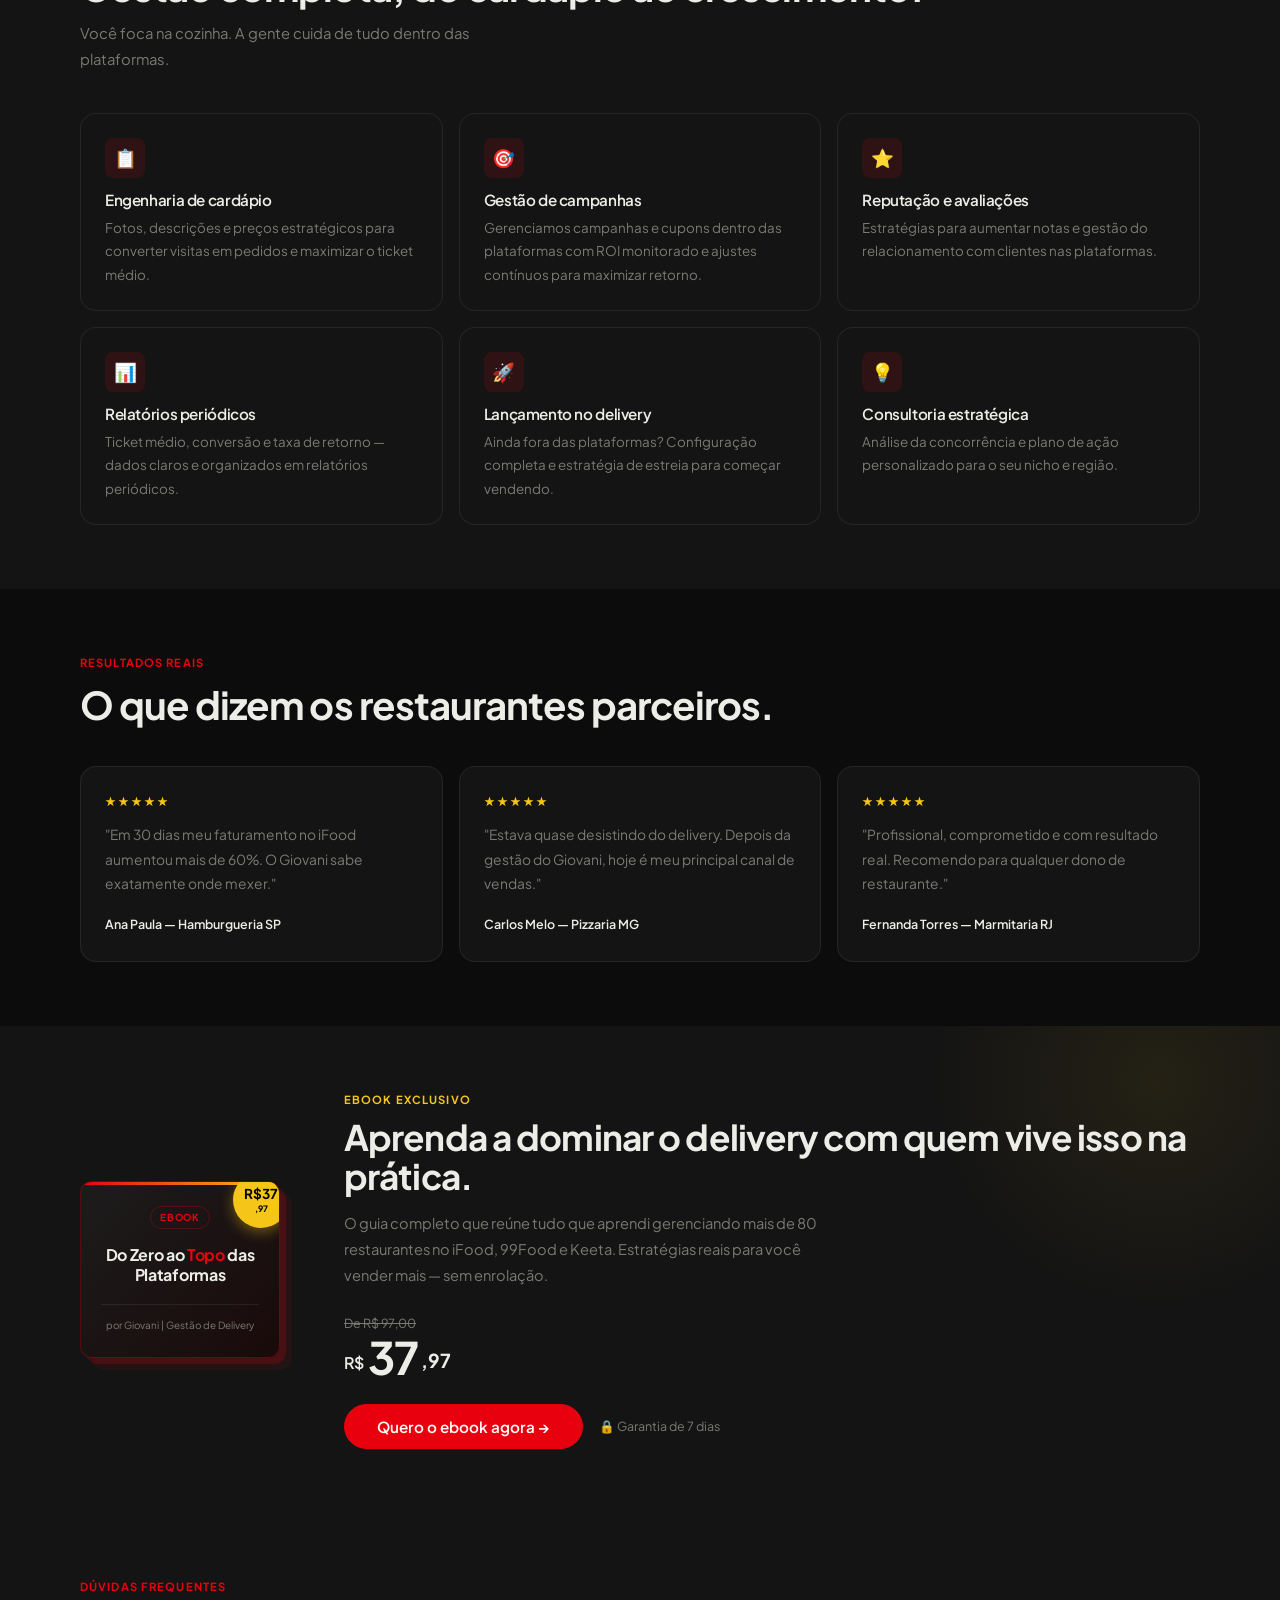
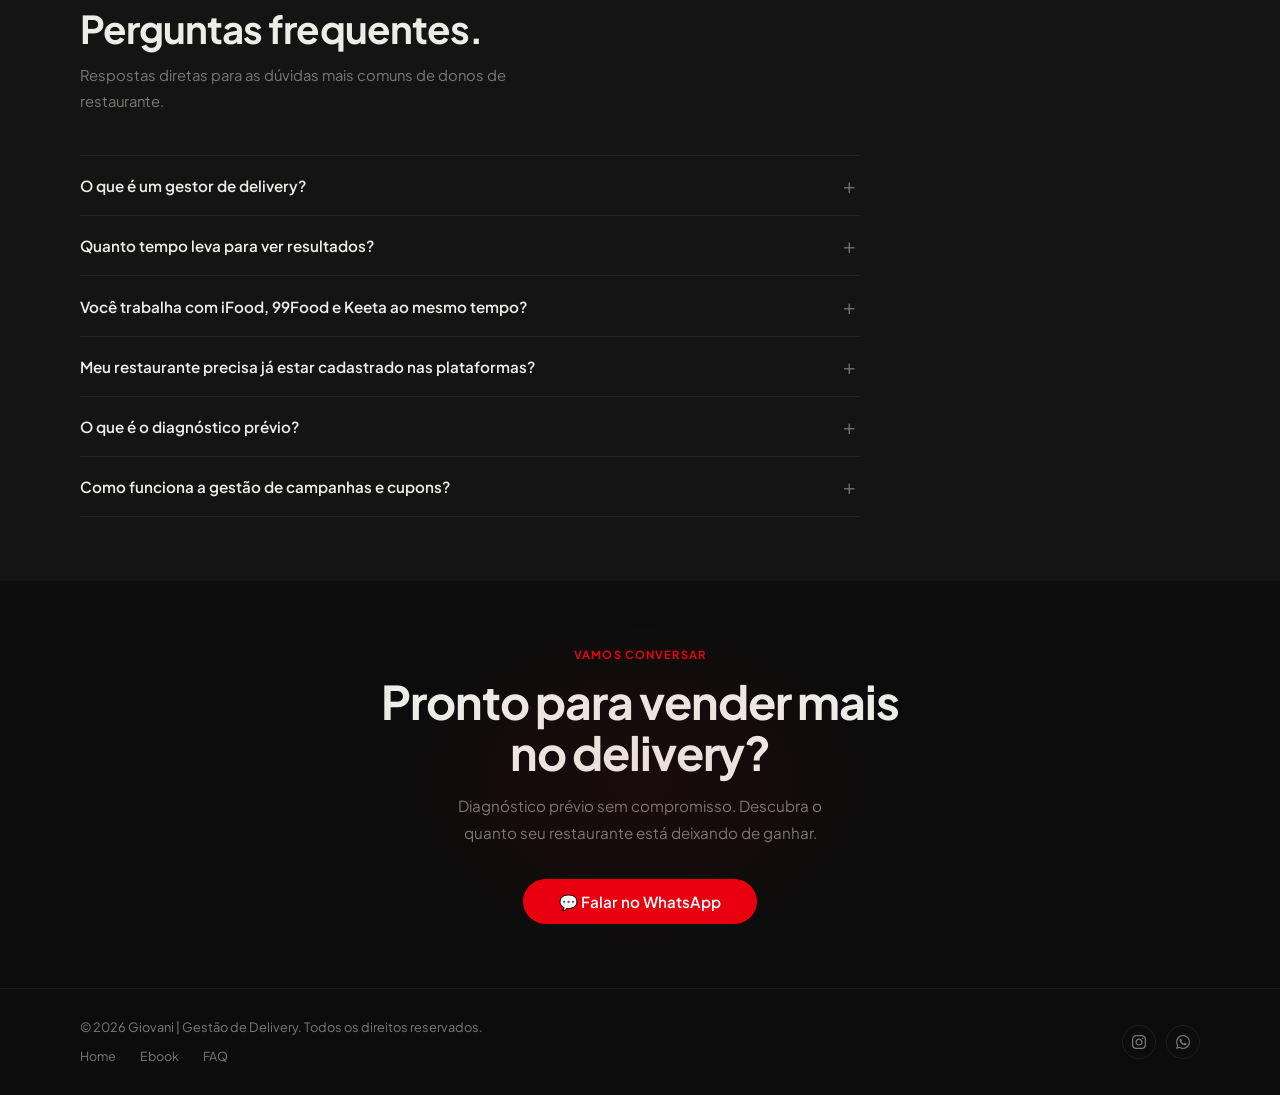
==== commit 504746b0: "Add files via upload" ====
--- a/index.html
+++ b/index.html
@@ -14,49 +14,21 @@
   <link href="https://fonts.googleapis.com/css2?family=Plus+Jakarta+Sans:wght@400;500;600;700&display=swap" rel="stylesheet" />
   <link rel="stylesheet" href="css/style.css" />
   <style>
-
     /* ── HERO ── */
     .hero { padding-top: 5.5rem; padding-bottom: 3.5rem; overflow: hidden; }
     .hero-inner { display: flex; flex-direction: column; gap: 2.5rem; }
-    .hero-content { flex: 1; }
-    .hero-title {
-      font-size: clamp(2.1rem, 7.5vw, 4.8rem);
-      line-height: 1.06; letter-spacing: -0.03em;
-      margin: 1.25rem 0 1rem;
-    }
-    .hero-desc {
-      font-size: 0.975rem; color: var(--muted);
-      max-width: 460px; line-height: 1.8; margin-bottom: 2rem;
-    }
-    .hero-ctas { display: flex; flex-wrap: wrap; gap: 0.75rem; margin-bottom: 2.25rem; }
-
-    /* platforms row with logos */
-    .platforms-row { display: flex; flex-wrap: wrap; align-items: center; gap: 0.65rem; margin-top: 0.25rem; }
-    .platforms-label {
-      font-size: 0.7rem; font-weight: 600; letter-spacing: 0.09em;
-      text-transform: uppercase; color: var(--muted); width: 100%;
-    }
-    .platform-logo-pill {
-      border-radius: 10px;
-      padding: 0.42rem 0.85rem;
-      display: flex; align-items: center; justify-content: center;
-      height: 40px; min-width: 90px;
-      transition: transform 0.18s, opacity 0.18s;
-    }
-    .platform-logo-pill:hover { transform: translateY(-2px); opacity: 0.9; }
-    .platform-logo-pill img  { height: 18px; width: auto; display: block; object-fit: contain; }
-    .platform-logo-pill.ifood  { background: #EA1D2C; }
-    .platform-logo-pill.food99 { background: #F8D000; }
-    .platform-logo-pill.keeta  { background: #FFD600; }
+    .hero-title { font-size: clamp(2.1rem, 7.5vw, 4.8rem); line-height: 1.06; letter-spacing: -.03em; margin: 1.25rem 0 1rem; }
+    .hero-desc  { font-size: .975rem; color: var(--muted); max-width: 460px; line-height: 1.8; margin-bottom: 2rem; }
+    .hero-ctas  { display: flex; flex-wrap: wrap; gap: .75rem; margin-bottom: 2.25rem; }
+    .platforms-row   { display: flex; flex-wrap: wrap; align-items: center; gap: .65rem; }
+    .platforms-label { font-size: .7rem; font-weight: 600; letter-spacing: .09em; text-transform: uppercase; color: var(--muted); width: 100%; }
 
     /* hero photo */
-    .hero-photo-wrap {
-      position: relative; width: 100%; max-width: 340px; margin: 0 auto;
-    }
+    .hero-photo-wrap { position: relative; width: 100%; max-width: 340px; margin: 0 auto; }
     .hero-photo-wrap::before {
       content: ''; position: absolute; inset: -2px; border-radius: 20px;
       background: linear-gradient(145deg, var(--orange) 0%, var(--yellow) 100%);
-      z-index: 0; opacity: 0.55;
+      z-index: 0; opacity: .55;
     }
     .hero-photo {
       position: relative; z-index: 1; width: 100%;
@@ -65,218 +37,182 @@
     }
     .photo-badge {
       position: absolute; bottom: 1rem; left: 1rem; z-index: 2;
-      background: rgba(12,12,12,0.82); backdrop-filter: blur(10px);
-      -webkit-backdrop-filter: blur(10px);
+      background: rgba(12,12,12,.82); backdrop-filter: blur(10px); -webkit-backdrop-filter: blur(10px);
       border: 1px solid var(--border-hover); border-radius: 12px;
-      padding: 0.6rem 0.9rem; display: flex; align-items: center; gap: 0.6rem;
-    }
-    .photo-badge-icon {
-      width: 32px; height: 32px; background: var(--orange-dim);
-      border-radius: 8px; display: flex; align-items: center;
-      justify-content: center; font-size: 1rem; flex-shrink: 0;
-    }
-    .photo-badge-text strong { display: block; font-size: 0.8rem; font-weight: 700; color: var(--text); line-height: 1.2; }
-    .photo-badge-text span   { font-size: 0.7rem; color: var(--muted); }
-
-    /* ── STATS BAR ── */
-    .stats-bar {
-      display: grid; grid-template-columns: repeat(2, 1fr);
-      border-top: 1px solid var(--border); border-bottom: 1px solid var(--border);
-    }
-    .stat-item {
-      background: var(--dark-2); padding: 1.6rem 1rem; text-align: center;
-      border-right: 1px solid var(--border); border-bottom: 1px solid var(--border);
-    }
+      padding: .6rem .9rem; display: flex; align-items: center; gap: .6rem;
+    }
+    .photo-badge-icon { width: 32px; height: 32px; background: var(--orange-dim); border-radius: 8px; display: flex; align-items: center; justify-content: center; font-size: 1rem; flex-shrink: 0; }
+    .photo-badge-text strong { display: block; font-size: .8rem; font-weight: 700; color: var(--text); line-height: 1.2; }
+    .photo-badge-text span   { font-size: .7rem; color: var(--muted); }
+
+    /* ── STATS ── */
+    .stats-bar { display: grid; grid-template-columns: repeat(2,1fr); border-top: 1px solid var(--border); border-bottom: 1px solid var(--border); }
+    .stat-item { background: var(--dark-2); padding: 1.6rem 1rem; text-align: center; border-right: 1px solid var(--border); border-bottom: 1px solid var(--border); }
     .stat-item:nth-child(2n)        { border-right: none; }
     .stat-item:nth-last-child(-n+2) { border-bottom: none; }
-    .stat-number {
-      display: block; font-size: 2.2rem; font-weight: 700;
-      color: var(--yellow); line-height: 1; letter-spacing: -0.025em; margin-bottom: 0.3rem;
-    }
-    .stat-label { font-size: 0.75rem; color: var(--muted); font-weight: 500; }
+    .stat-number { display: block; font-size: 2.2rem; font-weight: 700; color: var(--yellow); line-height: 1; letter-spacing: -.025em; margin-bottom: .3rem; }
+    .stat-label  { font-size: .75rem; color: var(--muted); font-weight: 500; }
 
     /* ── ABOUT ── */
     .about-inner { display: flex; flex-direction: column; gap: 2.5rem; }
     .about-photo-wrap { position: relative; width: 100%; max-width: 300px; }
-    .about-photo {
-      width: 100%; aspect-ratio: 1/1; object-fit: cover;
-      object-position: center top; border-radius: 16px; display: block;
-    }
+    .about-photo { width: 100%; aspect-ratio: 1/1; object-fit: cover; object-position: center top; border-radius: 16px; display: block; }
     .about-photo-accent {
-      position: absolute; bottom: -12px; right: -12px;
-      width: 80px; height: 80px;
+      position: absolute; bottom: -12px; right: -12px; width: 80px; height: 80px;
       background: var(--yellow-dim); border: 1px solid var(--yellow-border);
-      border-radius: 14px; display: flex; flex-direction: column;
-      align-items: center; justify-content: center; gap: 1px;
-    }
-    .about-photo-accent strong {
-      font-size: 1.4rem; font-weight: 700; color: var(--yellow);
-      line-height: 1; letter-spacing: -0.02em;
-    }
-    .about-photo-accent span {
-      font-size: 0.62rem; color: var(--muted); font-weight: 500;
-      text-align: center; line-height: 1.3;
-    }
-    .about-content { flex: 1; }
-    .about-title   { font-size: clamp(1.6rem, 4vw, 2.4rem); margin-bottom: 1rem; }
-    .about-text    { font-size: 0.925rem; color: var(--muted); line-height: 1.85; margin-bottom: 0.85rem; }
-    .about-tags    { display: flex; flex-wrap: wrap; gap: 0.5rem; margin-top: 1.5rem; }
-    .about-tag {
-      background: var(--dark-3); border: 1px solid var(--border);
-      border-radius: var(--radius-pill); padding: 0.3rem 0.85rem;
-      font-size: 0.78rem; font-weight: 600; color: var(--text);
-    }
+      border-radius: 14px; display: flex; flex-direction: column; align-items: center; justify-content: center; gap: 1px;
+    }
+    .about-photo-accent strong { font-size: 1.4rem; font-weight: 700; color: var(--yellow); line-height: 1; letter-spacing: -.02em; }
+    .about-photo-accent span   { font-size: .62rem; color: var(--muted); font-weight: 500; text-align: center; line-height: 1.3; }
+    .about-title { font-size: clamp(1.6rem, 4vw, 2.4rem); margin-bottom: 1rem; }
+    .about-text  { font-size: .925rem; color: var(--muted); line-height: 1.85; margin-bottom: .85rem; }
+    .about-tags  { display: flex; flex-wrap: wrap; gap: .5rem; margin-top: 1.5rem; }
+    .about-tag   { background: var(--dark-3); border: 1px solid var(--border); border-radius: var(--radius-pill); padding: .3rem .85rem; font-size: .78rem; font-weight: 600; color: var(--text); }
 
     /* ── SERVICES ── */
     .services-grid { display: grid; grid-template-columns: 1fr; gap: 1rem; margin-top: 2.5rem; }
-    .service-icon {
-      width: 40px; height: 40px; background: var(--orange-dim);
-      border-radius: var(--radius-sm); display: flex; align-items: center;
-      justify-content: center; font-size: 1.15rem; margin-bottom: 0.9rem;
-    }
-    .service-title { font-size: 0.95rem; font-weight: 600; margin-bottom: 0.4rem; }
-    .service-desc  { font-size: 0.84rem; color: var(--muted); line-height: 1.75; }
-
-    /* ── STEPS ── */
-    .steps-list { margin-top: 2.5rem; }
-    .step-item  { display: flex; gap: 1.25rem; padding: 1.4rem 0; border-bottom: 1px solid var(--border); }
-    .step-item:last-child { border-bottom: none; }
-    .step-num   { font-size: 1.55rem; font-weight: 700; color: var(--yellow-border); min-width: 38px; line-height: 1.1; letter-spacing: -0.02em; }
-    .step-title { font-size: 0.95rem; font-weight: 600; margin-bottom: 0.35rem; }
-    .step-desc  { font-size: 0.84rem; color: var(--muted); line-height: 1.75; }
+    .service-icon  { width: 40px; height: 40px; background: var(--orange-dim); border-radius: var(--radius-sm); display: flex; align-items: center; justify-content: center; font-size: 1.15rem; margin-bottom: .9rem; }
+    .service-title { font-size: .95rem; font-weight: 600; margin-bottom: .4rem; }
+    .service-desc  { font-size: .84rem; color: var(--muted); line-height: 1.75; }
+
+    /* ── EBOOK SECTION (home) ── */
+    .ebook-strip { background: var(--dark-2); position: relative; overflow: hidden; }
+    .ebook-strip::before {
+      content: ''; position: absolute; top: -40%; right: -10%;
+      width: min(500px,100vw); height: min(500px,100vw);
+      background: radial-gradient(circle, rgba(245,197,24,.07) 0%, transparent 65%);
+      pointer-events: none;
+    }
+    .ebook-strip-inner { display: flex; flex-direction: column; gap: 2.5rem; position: relative; z-index: 1; }
+
+    /* mini cover */
+    .ebook-mini-cover {
+      width: 100%; max-width: 220px;
+      background: linear-gradient(135deg, var(--dark-3) 0%, #1a0a0a 100%);
+      border: 1px solid var(--orange-border); border-radius: 12px;
+      padding: 1.5rem 1.25rem; display: flex; flex-direction: column;
+      align-items: center; justify-content: center; text-align: center;
+      box-shadow: 6px 6px 0 rgba(232,0,15,.18), 12px 12px 0 rgba(232,0,15,.07);
+      position: relative; overflow: hidden; flex-shrink: 0;
+    }
+    .ebook-mini-cover::before {
+      content: ''; position: absolute; top: 0; left: 0; right: 0; height: 3px;
+      background: linear-gradient(90deg, var(--orange), var(--yellow));
+    }
+    .ebook-mini-tag {
+      font-size: .6rem; font-weight: 700; letter-spacing: .1em; text-transform: uppercase;
+      color: var(--orange); border: 1px solid var(--orange-border);
+      padding: .18rem .55rem; border-radius: 50px; margin-bottom: 1rem;
+    }
+    .ebook-mini-title { font-size: 1rem; font-weight: 700; line-height: 1.2; letter-spacing: -.02em; color: var(--text); margin-bottom: .5rem; }
+    .ebook-mini-title span { color: var(--orange); }
+    .ebook-mini-author { font-size: .62rem; color: var(--muted); border-top: 1px solid var(--border); padding-top: .75rem; width: 100%; margin-top: .75rem; }
+
+    /* price badge */
+    .ebook-price-badge {
+      position: absolute; top: -10px; right: -10px;
+      background: var(--yellow); color: #000; width: 56px; height: 56px;
+      border-radius: 50%; display: flex; flex-direction: column;
+      align-items: center; justify-content: center;
+      font-size: .55rem; font-weight: 700; text-align: center; line-height: 1.3;
+      box-shadow: 0 4px 14px rgba(245,197,24,.4);
+    }
+    .ebook-price-badge strong { font-size: .85rem; display: block; }
+
+    .ebook-strip-content { flex: 1; }
+    .ebook-strip-pretitle { font-size: .7rem; font-weight: 700; letter-spacing: .1em; text-transform: uppercase; color: var(--yellow); margin-bottom: .6rem; }
+    .ebook-strip-title { font-size: clamp(1.5rem, 4vw, 2.2rem); font-weight: 700; letter-spacing: -.025em; line-height: 1.1; margin-bottom: .9rem; }
+    .ebook-strip-desc  { font-size: .915rem; color: var(--muted); line-height: 1.8; margin-bottom: 1.5rem; max-width: 480px; }
+
+    .ebook-pricing { margin-bottom: 1.5rem; }
+    .ebook-from    { font-size: .78rem; color: var(--muted); text-decoration: line-through; margin-bottom: .1rem; }
+    .ebook-price   { display: flex; align-items: flex-end; gap: .25rem; }
+    .ebook-currency{ font-size: 1rem; font-weight: 600; color: var(--text); padding-bottom: 3px; }
+    .ebook-value   { font-size: 2.8rem; font-weight: 700; color: var(--text); line-height: 1; letter-spacing: -.03em; }
+    .ebook-cents   { font-size: 1.2rem; font-weight: 700; color: var(--text); padding-bottom: 3px; }
+
+    .ebook-cta-row { display: flex; flex-wrap: wrap; align-items: center; gap: 1rem; }
+    .ebook-guarantee { font-size: .78rem; color: var(--muted); display: flex; align-items: center; gap: .4rem; }
 
     /* ── REVIEWS ── */
     .reviews-grid  { display: grid; grid-template-columns: 1fr; gap: 1rem; margin-top: 2.5rem; }
-    .review-stars  { color: var(--yellow); font-size: 0.78rem; letter-spacing: 2px; margin-bottom: 0.75rem; }
-    .review-text   { font-size: 0.865rem; color: var(--muted); line-height: 1.75; margin-bottom: 0.9rem; }
-    .review-author { font-size: 0.78rem; font-weight: 600; color: var(--text); }
+    .review-stars  { color: var(--yellow); font-size: .78rem; letter-spacing: 2px; margin-bottom: .75rem; }
+    .review-text   { font-size: .865rem; color: var(--muted); line-height: 1.75; margin-bottom: .9rem; }
+    .review-author { font-size: .78rem; font-weight: 600; color: var(--text); }
 
     /* ── FAQ ── */
-    .faq-list { display: flex; flex-direction: column; gap: 0; max-width: 780px; }
-
-    .faq-item {
-      border-bottom: 1px solid var(--border);
-    }
+    .faq-list { display: flex; flex-direction: column; max-width: 780px; }
+    .faq-item { border-bottom: 1px solid var(--border); }
     .faq-item:first-child { border-top: 1px solid var(--border); }
-
     .faq-question {
-      width: 100%; display: flex; align-items: center;
-      justify-content: space-between; gap: 1rem;
-      padding: 1.2rem 0; background: none; border: none;
-      cursor: pointer; text-align: left;
-      font-family: var(--font); font-size: 0.95rem;
-      font-weight: 600; color: var(--text);
-      transition: color 0.2s;
-    }
-    .faq-question:hover { color: var(--orange); }
-    .faq-question[aria-expanded="true"] { color: var(--orange); }
-
+      width: 100%; display: flex; align-items: center; justify-content: space-between; gap: 1rem;
+      padding: 1.2rem 0; background: none; border: none; cursor: pointer; text-align: left;
+      font-family: var(--font); font-size: .95rem; font-weight: 600; color: var(--text); transition: color .2s;
+    }
+    .faq-question:hover, .faq-question[aria-expanded="true"] { color: var(--orange); }
     .faq-icon {
-      font-size: 1.3rem; font-weight: 300; color: var(--muted);
-      flex-shrink: 0; transition: transform 0.25s, color 0.2s;
-      line-height: 1; width: 22px; text-align: center;
-    }
-    .faq-question[aria-expanded="true"] .faq-icon {
-      transform: rotate(45deg); color: var(--orange);
-    }
-
-    .faq-answer {
-      padding-bottom: 1.2rem;
-    }
-    .faq-answer p {
-      font-size: 0.875rem; color: var(--muted); line-height: 1.8;
-    }
+      font-size: 1.3rem; font-weight: 300; color: var(--muted); flex-shrink: 0;
+      transition: transform .25s, color .2s; line-height: 1; width: 22px; text-align: center;
+    }
+    .faq-question[aria-expanded="true"] .faq-icon { transform: rotate(45deg); color: var(--orange); }
+    .faq-answer { padding-bottom: 1.2rem; }
+    .faq-answer p { font-size: .875rem; color: var(--muted); line-height: 1.8; }
     .faq-answer[hidden] { display: none; }
 
     /* ── CTA ── */
     .cta-section { text-align: center; position: relative; overflow: hidden; }
     .cta-section::before {
       content: ''; position: absolute; top: 50%; left: 50%;
-      transform: translate(-50%, -50%); width: 500px; height: 350px;
-      background: radial-gradient(ellipse, rgba(232,0,15,0.07) 0%, transparent 70%);
+      transform: translate(-50%,-50%); width: 500px; height: 350px;
+      background: radial-gradient(ellipse, rgba(232,0,15,.07) 0%, transparent 70%);
       pointer-events: none;
     }
-    .cta-title { font-size: clamp(1.7rem, 5vw, 2.9rem); margin-bottom: 0.9rem; }
-    .cta-desc  { font-size: 0.95rem; color: var(--muted); max-width: 400px; margin: 0 auto 2rem; line-height: 1.8; }
-
-    .sec-title { font-size: clamp(1.6rem, 4vw, 2.4rem); margin-bottom: 0.75rem; }
-    .bg-alt    { background: var(--dark-2); }
-
-    /* ── WHATSAPP FLOAT ── */
-    .wa-float {
-      position: fixed; bottom: 1.5rem; right: 1.5rem; z-index: 200;
-      width: 52px; height: 52px; border-radius: 50%;
-      background: #25D366;
-      display: flex; align-items: center; justify-content: center;
-      box-shadow: 0 4px 20px rgba(37,211,102,0.4);
-      transition: transform 0.2s, box-shadow 0.2s;
-      text-decoration: none;
-    }
-    .wa-float:hover { transform: translateY(-3px) scale(1.05); box-shadow: 0 8px 28px rgba(37,211,102,0.5); }
-    .wa-float svg   { width: 28px; height: 28px; fill: #fff; }
-
-    /* ── NAV SOCIAL ICONS ── */
-    .nav-socials { display: none; align-items: center; gap: 0.6rem; }
-    .nav-socials a {
-      width: 32px; height: 32px; border: 1px solid var(--border);
-      border-radius: 50%; display: flex; align-items: center; justify-content: center;
-      color: var(--muted); transition: border-color 0.2s, color 0.2s;
-    }
-    .nav-socials a:hover { border-color: var(--orange); color: var(--orange); }
-    .nav-socials svg { width: 15px; height: 15px; fill: currentColor; }
-
-    /* ── TABLET ── */
+    .cta-title { font-size: clamp(1.7rem, 5vw, 2.9rem); margin-bottom: .9rem; }
+    .cta-desc  { font-size: .95rem; color: var(--muted); max-width: 400px; margin: 0 auto 2rem; line-height: 1.8; }
+
+    /* ── RESPONSIVE ── */
     @media (min-width: 640px) {
-      .services-grid { grid-template-columns: repeat(2, 1fr); }
-      .reviews-grid  { grid-template-columns: repeat(2, 1fr); }
-      .nav-socials   { display: flex; }
-    }
-
-    /* ── DESKTOP ── */
+      .services-grid { grid-template-columns: repeat(2,1fr); }
+      .reviews-grid  { grid-template-columns: repeat(2,1fr); }
+    }
     @media (min-width: 900px) {
       .hero { padding-top: 7rem; padding-bottom: 5rem; }
       .hero-inner { flex-direction: row; align-items: center; gap: 4rem; }
       .hero-photo-wrap { width: 420px; max-width: 420px; flex-shrink: 0; margin: 0; }
-      .stats-bar { grid-template-columns: repeat(3, 1fr); }
+      .stats-bar { grid-template-columns: repeat(3,1fr); }
       .stat-item { border-bottom: none; }
       .stat-item:nth-child(2n)  { border-right: 1px solid var(--border); }
       .stat-item:last-child     { border-right: none; }
       .about-inner { flex-direction: row; align-items: flex-start; gap: 4rem; }
       .about-photo-wrap { width: 320px; flex-shrink: 0; }
-      .services-grid { grid-template-columns: repeat(3, 1fr); }
-      .reviews-grid  { grid-template-columns: repeat(3, 1fr); }
-      .steps-list    { max-width: 680px; }
+      .services-grid { grid-template-columns: repeat(3,1fr); }
+      .reviews-grid  { grid-template-columns: repeat(3,1fr); }
+      .ebook-strip-inner { flex-direction: row; align-items: center; gap: 4rem; }
+      .ebook-mini-cover  { max-width: 200px; }
     }
   </style>
 </head>
 
 <body>
 
-  <!-- ── WHATSAPP FLUTUANTE ── -->
+  <!-- WHATSAPP FLUTUANTE -->
   <a href="https://wa.me/5518997632365?text=Olá%20Giovani!%20Quero%20crescer%20no%20delivery."
      class="wa-float" target="_blank" rel="noopener noreferrer" aria-label="Falar no WhatsApp">
-    <svg viewBox="0 0 24 24" xmlns="http://www.w3.org/2000/svg">
-      <path d="M17.472 14.382c-.297-.149-1.758-.867-2.03-.967-.273-.099-.471-.148-.67.15-.197.297-.767.966-.94 1.164-.173.199-.347.223-.644.075-.297-.15-1.255-.463-2.39-1.475-.883-.788-1.48-1.761-1.653-2.059-.173-.297-.018-.458.13-.606.134-.133.298-.347.446-.52.149-.174.198-.298.298-.497.099-.198.05-.371-.025-.52-.075-.149-.669-1.612-.916-2.207-.242-.579-.487-.5-.669-.51-.173-.008-.371-.01-.57-.01-.198 0-.52.074-.792.372-.272.297-1.04 1.016-1.04 2.479 0 1.462 1.065 2.875 1.213 3.074.149.198 2.096 3.2 5.077 4.487.709.306 1.262.489 1.694.625.712.227 1.36.195 1.871.118.571-.085 1.758-.719 2.006-1.413.248-.694.248-1.289.173-1.413-.074-.124-.272-.198-.57-.347m-5.421 7.403h-.004a9.87 9.87 0 01-5.031-1.378l-.361-.214-3.741.982.998-3.648-.235-.374a9.86 9.86 0 01-1.51-5.26c.001-5.45 4.436-9.884 9.888-9.884 2.64 0 5.122 1.03 6.988 2.898a9.825 9.825 0 012.893 6.994c-.003 5.45-4.437 9.884-9.885 9.884m8.413-18.297A11.815 11.815 0 0012.05 0C5.495 0 .16 5.335.157 11.892c0 2.096.547 4.142 1.588 5.945L.057 24l6.305-1.654a11.882 11.882 0 005.683 1.448h.005c6.554 0 11.89-5.335 11.893-11.893a11.821 11.821 0 00-3.48-8.413z"/>
-    </svg>
+    <svg viewBox="0 0 24 24"><path d="M17.472 14.382c-.297-.149-1.758-.867-2.03-.967-.273-.099-.471-.148-.67.15-.197.297-.767.966-.94 1.164-.173.199-.347.223-.644.075-.297-.15-1.255-.463-2.39-1.475-.883-.788-1.48-1.761-1.653-2.059-.173-.297-.018-.458.13-.606.134-.133.298-.347.446-.52.149-.174.198-.298.298-.497.099-.198.05-.371-.025-.52-.075-.149-.669-1.612-.916-2.207-.242-.579-.487-.5-.669-.51-.173-.008-.371-.01-.57-.01-.198 0-.52.074-.792.372-.272.297-1.04 1.016-1.04 2.479 0 1.462 1.065 2.875 1.213 3.074.149.198 2.096 3.2 5.077 4.487.709.306 1.262.489 1.694.625.712.227 1.36.195 1.871.118.571-.085 1.758-.719 2.006-1.413.248-.694.248-1.289.173-1.413-.074-.124-.272-.198-.57-.347m-5.421 7.403h-.004a9.87 9.87 0 01-5.031-1.378l-.361-.214-3.741.982.998-3.648-.235-.374a9.86 9.86 0 01-1.51-5.26c.001-5.45 4.436-9.884 9.888-9.884 2.64 0 5.122 1.03 6.988 2.898a9.825 9.825 0 012.893 6.994c-.003 5.45-4.437 9.884-9.885 9.884m8.413-18.297A11.815 11.815 0 0012.05 0C5.495 0 .16 5.335.157 11.892c0 2.096.547 4.142 1.588 5.945L.057 24l6.305-1.654a11.882 11.882 0 005.683 1.448h.005c6.554 0 11.89-5.335 11.893-11.893a11.821 11.821 0 00-3.48-8.413z"/></svg>
   </a>
 
-  <!-- ── NAV ── -->
+  <!-- NAV -->
   <header class="nav" role="banner">
     <div class="nav-inner">
-      <a href="/" class="nav-logo" aria-label="Giovani — Gestão de Delivery">
-        Giovani <span>|</span> <span class="nav-logo-sub">Gestão de Delivery</span>
-      </a>
-
+      <a href="/" class="nav-logo">Giovani <span>|</span> <span class="nav-logo-sub">Gestão de Delivery</span></a>
       <nav class="nav-links" aria-label="Menu principal">
         <a href="#sobre">Sobre</a>
         <a href="#servicos">Serviços</a>
-        <a href="#processo">Como funciona</a>
         <a href="#resultados">Resultados</a>
+        <a href="ebook.html">Ebook</a>
         <a href="#faq">FAQ</a>
       </nav>
-
-      <!-- social icons no header desktop -->
-      <div class="nav-socials" aria-label="Redes sociais">
+      <div class="nav-socials">
         <a href="https://www.instagram.com/giovani.ifood/" target="_blank" rel="noopener noreferrer" aria-label="Instagram">
           <svg viewBox="0 0 24 24"><path d="M12 2.163c3.204 0 3.584.012 4.85.07 3.252.148 4.771 1.691 4.919 4.919.058 1.265.069 1.645.069 4.849 0 3.205-.012 3.584-.069 4.849-.149 3.225-1.664 4.771-4.919 4.919-1.266.058-1.644.07-4.85.07-3.204 0-3.584-.012-4.849-.07-3.26-.149-4.771-1.699-4.919-4.92-.058-1.265-.07-1.644-.07-4.849 0-3.204.013-3.583.07-4.849.149-3.227 1.664-4.771 4.919-4.919 1.266-.057 1.645-.069 4.849-.069zm0-2.163c-3.259 0-3.667.014-4.947.072-4.358.2-6.78 2.618-6.98 6.98-.059 1.281-.073 1.689-.073 4.948 0 3.259.014 3.668.072 4.948.2 4.358 2.618 6.78 6.98 6.98 1.281.058 1.689.072 4.948.072 3.259 0 3.668-.014 4.948-.072 4.354-.2 6.782-2.618 6.979-6.98.059-1.28.073-1.689.073-4.948 0-3.259-.014-3.667-.072-4.947-.196-4.354-2.617-6.78-6.979-6.98-1.281-.059-1.69-.073-4.949-.073zm0 5.838c-3.403 0-6.162 2.759-6.162 6.162s2.759 6.163 6.162 6.163 6.162-2.759 6.162-6.163c0-3.403-2.759-6.162-6.162-6.162zm0 10.162c-2.209 0-4-1.79-4-4 0-2.209 1.791-4 4-4s4 1.791 4 4c0 2.21-1.791 4-4 4zm6.406-11.845c-.796 0-1.441.645-1.441 1.44s.645 1.44 1.441 1.44c.795 0 1.439-.645 1.439-1.44s-.644-1.44-1.439-1.44z"/></svg>
         </a>
@@ -284,71 +220,44 @@
           <svg viewBox="0 0 24 24"><path d="M17.472 14.382c-.297-.149-1.758-.867-2.03-.967-.273-.099-.471-.148-.67.15-.197.297-.767.966-.94 1.164-.173.199-.347.223-.644.075-.297-.15-1.255-.463-2.39-1.475-.883-.788-1.48-1.761-1.653-2.059-.173-.297-.018-.458.13-.606.134-.133.298-.347.446-.52.149-.174.198-.298.298-.497.099-.198.05-.371-.025-.52-.075-.149-.669-1.612-.916-2.207-.242-.579-.487-.5-.669-.51-.173-.008-.371-.01-.57-.01-.198 0-.52.074-.792.372-.272.297-1.04 1.016-1.04 2.479 0 1.462 1.065 2.875 1.213 3.074.149.198 2.096 3.2 5.077 4.487.709.306 1.262.489 1.694.625.712.227 1.36.195 1.871.118.571-.085 1.758-.719 2.006-1.413.248-.694.248-1.289.173-1.413-.074-.124-.272-.198-.57-.347m-5.421 7.403h-.004a9.87 9.87 0 01-5.031-1.378l-.361-.214-3.741.982.998-3.648-.235-.374a9.86 9.86 0 01-1.51-5.26c.001-5.45 4.436-9.884 9.888-9.884 2.64 0 5.122 1.03 6.988 2.898a9.825 9.825 0 012.893 6.994c-.003 5.45-4.437 9.884-9.885 9.884m8.413-18.297A11.815 11.815 0 0012.05 0C5.495 0 .16 5.335.157 11.892c0 2.096.547 4.142 1.588 5.945L.057 24l6.305-1.654a11.882 11.882 0 005.683 1.448h.005c6.554 0 11.89-5.335 11.893-11.893a11.821 11.821 0 00-3.48-8.413z"/></svg>
         </a>
       </div>
-
-      <a href="https://wa.me/5518997632365?text=Olá%20Giovani!%20Quero%20crescer%20no%20delivery."
-         class="btn btn-primary nav-cta" target="_blank" rel="noopener noreferrer">Falar agora</a>
-
-      <button class="nav-burger" id="burger"
-              aria-label="Abrir menu" aria-expanded="false" aria-controls="nav-mobile">
+      <a href="https://wa.me/5518997632365?text=Olá%20Giovani!%20Quero%20crescer%20no%20delivery." class="btn btn-primary nav-cta" target="_blank" rel="noopener noreferrer">Falar agora</a>
+      <button class="nav-burger" id="burger" aria-label="Abrir menu" aria-expanded="false" aria-controls="nav-mobile">
         <span></span><span></span><span></span>
       </button>
     </div>
     <nav class="nav-mobile" id="nav-mobile" aria-label="Menu mobile">
       <a href="#sobre">Sobre</a>
       <a href="#servicos">Serviços</a>
-      <a href="#processo">Como funciona</a>
       <a href="#resultados">Resultados</a>
+      <a href="ebook.html">Ebook</a>
       <a href="#faq">FAQ</a>
-      <a href="https://wa.me/5518997632365?text=Olá%20Giovani!%20Quero%20crescer%20no%20delivery."
-         target="_blank" rel="noopener noreferrer">💬 Falar no WhatsApp</a>
+      <a href="https://wa.me/5518997632365?text=Olá%20Giovani!%20Quero%20crescer%20no%20delivery." target="_blank" rel="noopener noreferrer">💬 Falar no WhatsApp</a>
     </nav>
   </header>
 
-
   <main>
 
-    <!-- ══ HERO ══ -->
+    <!-- HERO -->
     <section class="hero section" aria-label="Apresentação">
       <div class="container">
         <div class="hero-inner">
-
           <div class="hero-content">
-            <div class="badge">
-              <span class="badge-dot" aria-hidden="true"></span>
-              Especialista em Delivery
-            </div>
-            <h1 class="hero-title">
-              Seu restaurante <span class="text-orange">vendendo mais</span>
-              em todas as plataformas.
-            </h1>
-            <p class="hero-desc">
-              Gestão profissional no iFood, 99Food e Keeta. Estratégia, otimização e resultados reais para donos de restaurante que querem crescer de verdade.
-            </p>
+            <div class="badge"><span class="badge-dot" aria-hidden="true"></span>Especialista em Delivery</div>
+            <h1 class="hero-title">Seu restaurante <span class="text-orange">vendendo mais</span> em todas as plataformas.</h1>
+            <p class="hero-desc">Gestão profissional no iFood, 99Food e Keeta. Estratégia, otimização e resultados reais para donos de restaurante que querem crescer de verdade.</p>
             <div class="hero-ctas">
-              <a href="https://wa.me/5518997632365?text=Olá%20Giovani!%20Quero%20crescer%20no%20delivery."
-                 class="btn btn-primary" target="_blank" rel="noopener noreferrer">
-                Quero crescer no delivery →
-              </a>
+              <a href="https://wa.me/5518997632365?text=Olá%20Giovani!%20Quero%20crescer%20no%20delivery." class="btn btn-primary" target="_blank" rel="noopener noreferrer">Quero crescer no delivery →</a>
               <a href="#sobre" class="btn btn-outline">Conhecer o Giovani</a>
             </div>
             <div class="platforms-row">
               <span class="platforms-label">Atuamos em</span>
-              <span class="platform-logo-pill ifood">
-                <img src="assets/logo-ifood.png" alt="iFood" />
-              </span>
-              <span class="platform-logo-pill food99">
-                <img src="assets/logo-99food.png" alt="99Food" />
-              </span>
-              <span class="platform-logo-pill keeta">
-                <img src="assets/logo-keeta.png" alt="Keeta" />
-              </span>
-            </div>
-          </div>
-
+              <span class="platform-logo-pill ifood"><img src="assets/logo-ifood.png" alt="iFood" /></span>
+              <span class="platform-logo-pill food99"><img src="assets/logo-99food.png" alt="99Food" /></span>
+              <span class="platform-logo-pill keeta"><img src="assets/logo-keeta.png" alt="Keeta" /></span>
+            </div>
+          </div>
           <div class="hero-photo-wrap reveal">
-            <img src="assets/giovani.jpg"
-                 alt="Giovani, especialista em gestão de delivery"
-                 class="hero-photo" width="420" height="525" loading="eager" />
+            <img src="assets/giovani.jpg" alt="Giovani, especialista em gestão de delivery" class="hero-photo" width="420" height="525" loading="eager" />
             <div class="photo-badge" aria-hidden="true">
               <div class="photo-badge-icon">🚀</div>
               <div class="photo-badge-text">
@@ -357,57 +266,33 @@
               </div>
             </div>
           </div>
-
-        </div>
-      </div>
-    </section>
-
-
-    <!-- ══ STATS ══ -->
+        </div>
+      </div>
+    </section>
+
+    <!-- STATS -->
     <div class="stats-bar" role="region" aria-label="Números">
-      <div class="stat-item reveal">
-        <strong class="stat-number">80+</strong>
-        <span class="stat-label">restaurantes atendidos</span>
-      </div>
-      <div class="stat-item reveal">
-        <strong class="stat-number">+80%</strong>
-        <span class="stat-label">crescimento médio em vendas em um trimestre</span>
-      </div>
-      <div class="stat-item reveal">
-        <strong class="stat-number">5★</strong>
-        <span class="stat-label">avaliação dos clientes</span>
-      </div>
+      <div class="stat-item reveal"><strong class="stat-number">80+</strong><span class="stat-label">restaurantes atendidos</span></div>
+      <div class="stat-item reveal"><strong class="stat-number">+80%</strong><span class="stat-label">crescimento médio em vendas em um trimestre</span></div>
+      <div class="stat-item reveal"><strong class="stat-number">5★</strong><span class="stat-label">avaliação dos clientes</span></div>
     </div>
 
-
-    <!-- ══ ABOUT ══ -->
+    <!-- ABOUT -->
     <section class="section" id="sobre" aria-labelledby="sobre-title">
       <div class="container">
         <div class="about-inner">
-
           <div class="about-photo-wrap reveal">
-            <img src="assets/giovani.jpg" alt="Foto de Giovani"
-                 class="about-photo" width="320" height="320" loading="lazy" />
+            <img src="assets/giovani.jpg" alt="Foto de Giovani" class="about-photo" width="320" height="320" loading="lazy" />
             <div class="about-photo-accent" aria-hidden="true">
-              <strong>80+</strong>
-              <span>restaurantes<br>atendidos</span>
-            </div>
-          </div>
-
-          <div class="about-content reveal">
+              <strong>80+</strong><span>restaurantes<br>atendidos</span>
+            </div>
+          </div>
+          <div class="reveal">
             <p class="section-label">Conheça o Giovani</p>
-            <h2 class="about-title" id="sobre-title">
-              O especialista por trás dos resultados.
-            </h2>
-            <p class="about-text">
-              Sou o Giovani, gestor de delivery com foco em iFood, 99Food e Keeta. Trabalho diretamente dentro das plataformas para fazer o seu restaurante aparecer mais, vender mais e fidelizar clientes.
-            </p>
-            <p class="about-text">
-              Já passei pelos bastidores de mais de 80 restaurantes — dos pequenos negócios de bairro às operações de maior volume. Isso me deu uma visão prática e direta do que realmente funciona no delivery.
-            </p>
-            <p class="about-text">
-              Meu trabalho não é só configurar plataforma. É entender o seu negócio, montar uma estratégia real e acompanhar de perto os resultados.
-            </p>
+            <h2 class="about-title" id="sobre-title">O especialista por trás dos resultados.</h2>
+            <p class="about-text">Sou o Giovani, gestor de delivery com foco em iFood, 99Food e Keeta. Trabalho diretamente dentro das plataformas para fazer o seu restaurante aparecer mais, vender mais e fidelizar clientes.</p>
+            <p class="about-text">Já passei pelos bastidores de mais de 80 restaurantes — dos pequenos negócios de bairro às operações de maior volume. Isso me deu uma visão prática e direta do que realmente funciona no delivery.</p>
+            <p class="about-text">Meu trabalho não é só configurar plataforma. É entender o seu negócio, montar uma estratégia real e acompanhar de perto os resultados.</p>
             <div class="about-tags">
               <span class="about-tag">iFood</span>
               <span class="about-tag">99Food</span>
@@ -417,50 +302,44 @@
               <span class="about-tag">Estratégia de crescimento</span>
             </div>
           </div>
-
-        </div>
-      </div>
-    </section>
-
-
-    <!-- ══ SERVICES ══ -->
+        </div>
+      </div>
+    </section>
+
+    <!-- SERVICES -->
     <section class="section bg-alt" id="servicos" aria-labelledby="servicos-title">
       <div class="container">
         <p class="section-label">O que fazemos</p>
-        <h2 class="sec-title" id="servicos-title">
-          Gestão completa, do cardápio ao crescimento.
-        </h2>
-        <p class="text-muted" style="font-size:0.925rem; max-width:460px; line-height:1.8;">
-          Você foca na cozinha. A gente cuida de tudo dentro das plataformas.
-        </p>
+        <h2 class="sec-title" id="servicos-title">Gestão completa, do cardápio ao crescimento.</h2>
+        <p class="text-muted" style="font-size:.925rem;max-width:460px;line-height:1.8;">Você foca na cozinha. A gente cuida de tudo dentro das plataformas.</p>
         <div class="services-grid">
           <article class="card reveal">
-            <div class="service-icon" aria-hidden="true">📋</div>
+            <div class="service-icon">📋</div>
             <h3 class="service-title">Engenharia de cardápio</h3>
             <p class="service-desc">Fotos, descrições e preços estratégicos para converter visitas em pedidos e maximizar o ticket médio.</p>
           </article>
           <article class="card reveal">
-            <div class="service-icon" aria-hidden="true">🎯</div>
+            <div class="service-icon">🎯</div>
             <h3 class="service-title">Gestão de campanhas</h3>
             <p class="service-desc">Gerenciamos campanhas e cupons dentro das plataformas com ROI monitorado e ajustes contínuos para maximizar retorno.</p>
           </article>
           <article class="card reveal">
-            <div class="service-icon" aria-hidden="true">⭐</div>
+            <div class="service-icon">⭐</div>
             <h3 class="service-title">Reputação e avaliações</h3>
             <p class="service-desc">Estratégias para aumentar notas e gestão do relacionamento com clientes nas plataformas.</p>
           </article>
           <article class="card reveal">
-            <div class="service-icon" aria-hidden="true">📊</div>
+            <div class="service-icon">📊</div>
             <h3 class="service-title">Relatórios periódicos</h3>
             <p class="service-desc">Ticket médio, conversão e taxa de retorno — dados claros e organizados em relatórios periódicos.</p>
           </article>
           <article class="card reveal">
-            <div class="service-icon" aria-hidden="true">🚀</div>
+            <div class="service-icon">🚀</div>
             <h3 class="service-title">Lançamento no delivery</h3>
             <p class="service-desc">Ainda fora das plataformas? Configuração completa e estratégia de estreia para começar vendendo.</p>
           </article>
           <article class="card reveal">
-            <div class="service-icon" aria-hidden="true">💡</div>
+            <div class="service-icon">💡</div>
             <h3 class="service-title">Consultoria estratégica</h3>
             <p class="service-desc">Análise da concorrência e plano de ação personalizado para o seu nicho e região.</p>
           </article>
@@ -468,55 +347,11 @@
       </div>
     </section>
 
-
-    <!-- ══ HOW IT WORKS ══ -->
-    <section class="section" id="processo" aria-labelledby="processo-title">
-      <div class="container">
-        <p class="section-label">Como funciona</p>
-        <h2 class="sec-title" id="processo-title">
-          Do diagnóstico ao resultado em 4 etapas.
-        </h2>
-        <div class="steps-list">
-          <div class="step-item reveal">
-            <div class="step-num" aria-hidden="true">01</div>
-            <div>
-              <h3 class="step-title">Diagnóstico prévio</h3>
-              <p class="step-desc">Analisamos seu perfil nas plataformas e mapeamos perdas de receita e oportunidades imediatas.</p>
-            </div>
-          </div>
-          <div class="step-item reveal">
-            <div class="step-num" aria-hidden="true">02</div>
-            <div>
-              <h3 class="step-title">Plano personalizado</h3>
-              <p class="step-desc">Estratégia sob medida considerando seu segmento, região e o que a concorrência já faz.</p>
-            </div>
-          </div>
-          <div class="step-item reveal">
-            <div class="step-num" aria-hidden="true">03</div>
-            <div>
-              <h3 class="step-title">Implementação completa</h3>
-              <p class="step-desc">Executamos cardápio, campanhas, promoções e reputação. Você acompanha em tempo real.</p>
-            </div>
-          </div>
-          <div class="step-item reveal">
-            <div class="step-num" aria-hidden="true">04</div>
-            <div>
-              <h3 class="step-title">Crescimento contínuo</h3>
-              <p class="step-desc">Monitoramento constante, testes e ajustes periódicos para resultados consistentes.</p>
-            </div>
-          </div>
-        </div>
-      </div>
-    </section>
-
-
-    <!-- ══ REVIEWS ══ -->
-    <section class="section bg-alt" id="resultados" aria-labelledby="resultados-title">
+    <!-- REVIEWS -->
+    <section class="section" id="resultados" aria-labelledby="resultados-title">
       <div class="container">
         <p class="section-label">Resultados reais</p>
-        <h2 class="sec-title" id="resultados-title">
-          O que dizem os restaurantes parceiros.
-        </h2>
+        <h2 class="sec-title" id="resultados-title">O que dizem os restaurantes parceiros.</h2>
         <div class="reviews-grid">
           <article class="card reveal">
             <div class="review-stars" aria-label="5 estrelas">★★★★★</div>
@@ -537,201 +372,116 @@
       </div>
     </section>
 
-
-    <!-- ══ FAQ ══ -->
+    <!-- EBOOK STRIP -->
+    <section class="section ebook-strip" id="ebook" aria-labelledby="ebook-title">
+      <div class="container">
+        <div class="ebook-strip-inner">
+          <div class="ebook-mini-cover reveal">
+            <div class="ebook-mini-tag">Ebook</div>
+            <div class="ebook-mini-title">Do Zero ao <span>Topo</span> das Plataformas</div>
+            <div class="ebook-mini-author">por Giovani | Gestão de Delivery</div>
+            <div class="ebook-price-badge"><strong>R$37</strong>,97</div>
+          </div>
+          <div class="ebook-strip-content reveal">
+            <p class="ebook-strip-pretitle">Ebook exclusivo</p>
+            <h2 class="ebook-strip-title" id="ebook-title">Aprenda a dominar o delivery com quem vive isso na prática.</h2>
+            <p class="ebook-strip-desc">O guia completo que reúne tudo que aprendi gerenciando mais de 80 restaurantes no iFood, 99Food e Keeta. Estratégias reais para você vender mais — sem enrolação.</p>
+            <div class="ebook-pricing">
+              <p class="ebook-from">De R$ 97,00</p>
+              <div class="ebook-price">
+                <span class="ebook-currency">R$</span>
+                <span class="ebook-value">37</span>
+                <span class="ebook-cents">,97</span>
+              </div>
+            </div>
+            <div class="ebook-cta-row">
+              <a href="https://pay.cakto.com.br/5x4yhgq_942705" class="btn btn-primary" target="_blank" rel="noopener noreferrer" style="font-size:.95rem;padding:.88rem 2rem;">Quero o ebook agora →</a>
+              <span class="ebook-guarantee">🔒 Garantia de 7 dias</span>
+            </div>
+          </div>
+        </div>
+      </div>
+    </section>
+
+    <!-- FAQ -->
     <section class="section bg-alt" id="faq" aria-labelledby="faq-title">
       <div class="container">
         <p class="section-label">Dúvidas frequentes</p>
         <h2 class="sec-title" id="faq-title">Perguntas frequentes.</h2>
-        <p class="text-muted" style="font-size:0.925rem; max-width:480px; line-height:1.8; margin-bottom:2.5rem;">
-          Respostas diretas para as dúvidas mais comuns de donos de restaurante.
-        </p>
-
-        <div class="faq-list" role="list">
-
-          <div class="faq-item reveal" role="listitem">
-            <button class="faq-question" aria-expanded="false">
-              <span>O que é um gestor de delivery?</span>
-              <span class="faq-icon" aria-hidden="true">+</span>
-            </button>
-            <div class="faq-answer" hidden>
-              <p>Um gestor de delivery é o profissional que cuida de toda a operação do seu restaurante dentro das plataformas como iFood, 99Food e Keeta. Isso inclui configurar e otimizar o cardápio, gerenciar campanhas, monitorar avaliações e interpretar os dados para aumentar suas vendas — enquanto você foca em cozinhar.</p>
-            </div>
-          </div>
-
-          <div class="faq-item reveal" role="listitem">
-            <button class="faq-question" aria-expanded="false">
-              <span>Quanto tempo leva para ver resultados?</span>
-              <span class="faq-icon" aria-hidden="true">+</span>
-            </button>
-            <div class="faq-answer" hidden>
-              <p>Os primeiros resultados geralmente aparecem nas primeiras 2 a 4 semanas, com otimizações no cardápio e nas campanhas. Resultados mais expressivos de crescimento sustentável — como o aumento médio de 80% nas vendas — costumam se consolidar ao longo de um trimestre de trabalho consistente.</p>
-            </div>
-          </div>
-
-          <div class="faq-item reveal" role="listitem">
-            <button class="faq-question" aria-expanded="false">
-              <span>Você trabalha com iFood, 99Food e Keeta ao mesmo tempo?</span>
-              <span class="faq-icon" aria-hidden="true">+</span>
-            </button>
-            <div class="faq-answer" hidden>
-              <p>Sim. A gestão pode ser feita em uma ou mais plataformas simultaneamente, de acordo com o perfil e os objetivos do seu restaurante. Estar presente em múltiplas plataformas aumenta o alcance e reduz a dependência de um único canal de vendas.</p>
-            </div>
-          </div>
-
-          <div class="faq-item reveal" role="listitem">
-            <button class="faq-question" aria-expanded="false">
-              <span>Meu restaurante precisa já estar cadastrado nas plataformas?</span>
-              <span class="faq-icon" aria-hidden="true">+</span>
-            </button>
-            <div class="faq-answer" hidden>
-              <p>Não necessariamente. Se o seu restaurante ainda não está nas plataformas, fazemos o processo completo de cadastro, configuração inicial e lançamento estratégico. Se já está cadastrado, partimos direto para o diagnóstico prévio e otimização do que já existe.</p>
-            </div>
-          </div>
-
-          <div class="faq-item reveal" role="listitem">
-            <button class="faq-question" aria-expanded="false">
-              <span>O que é o diagnóstico prévio?</span>
-              <span class="faq-icon" aria-hidden="true">+</span>
-            </button>
-            <div class="faq-answer" hidden>
-              <p>O diagnóstico prévio é uma análise detalhada do seu perfil atual nas plataformas de delivery. Avaliamos cardápio, fotos, preços, avaliações, campanhas ativas e posicionamento frente à concorrência. Com isso, identificamos os principais pontos de perda de receita e as oportunidades imediatas de crescimento.</p>
-            </div>
-          </div>
-
-          <div class="faq-item reveal" role="listitem">
-            <button class="faq-question" aria-expanded="false">
-              <span>Como funciona a gestão de campanhas e cupons?</span>
-              <span class="faq-icon" aria-hidden="true">+</span>
-            </button>
-            <div class="faq-answer" hidden>
-              <p>Criamos e gerenciamos campanhas pagas e cupons dentro das próprias plataformas (iFood Ads, por exemplo), monitorando o retorno sobre o investimento em tempo real. O objetivo é atrair novos clientes e reativar quem já pediu, sem comprometer a margem do seu negócio.</p>
-            </div>
-          </div>
-
-        </div>
-      </div>
-    </section>
-
-
-    <!-- ══ CTA FINAL ══ -->
+        <p class="text-muted" style="font-size:.925rem;max-width:480px;line-height:1.8;margin-bottom:2.5rem;">Respostas diretas para as dúvidas mais comuns de donos de restaurante.</p>
+        <div class="faq-list">
+          <div class="faq-item reveal">
+            <button class="faq-question" aria-expanded="false"><span>O que é um gestor de delivery?</span><span class="faq-icon">+</span></button>
+            <div class="faq-answer" hidden><p>Um gestor de delivery é o profissional que cuida de toda a operação do seu restaurante dentro das plataformas como iFood, 99Food e Keeta. Isso inclui configurar e otimizar o cardápio, gerenciar campanhas, monitorar avaliações e interpretar os dados para aumentar suas vendas — enquanto você foca em cozinhar.</p></div>
+          </div>
+          <div class="faq-item reveal">
+            <button class="faq-question" aria-expanded="false"><span>Quanto tempo leva para ver resultados?</span><span class="faq-icon">+</span></button>
+            <div class="faq-answer" hidden><p>Os primeiros resultados geralmente aparecem nas primeiras 2 a 4 semanas, com otimizações no cardápio e nas campanhas. Resultados mais expressivos — como o crescimento médio de 80% nas vendas — costumam se consolidar ao longo de um trimestre de trabalho consistente.</p></div>
+          </div>
+          <div class="faq-item reveal">
+            <button class="faq-question" aria-expanded="false"><span>Você trabalha com iFood, 99Food e Keeta ao mesmo tempo?</span><span class="faq-icon">+</span></button>
+            <div class="faq-answer" hidden><p>Sim. A gestão pode ser feita em uma ou mais plataformas simultaneamente, de acordo com o perfil e os objetivos do seu restaurante. Estar presente em múltiplas plataformas aumenta o alcance e reduz a dependência de um único canal de vendas.</p></div>
+          </div>
+          <div class="faq-item reveal">
+            <button class="faq-question" aria-expanded="false"><span>Meu restaurante precisa já estar cadastrado nas plataformas?</span><span class="faq-icon">+</span></button>
+            <div class="faq-answer" hidden><p>Não necessariamente. Se o seu restaurante ainda não está nas plataformas, fazemos o processo completo de cadastro, configuração inicial e lançamento estratégico. Se já está cadastrado, partimos direto para o diagnóstico prévio e otimização do que já existe.</p></div>
+          </div>
+          <div class="faq-item reveal">
+            <button class="faq-question" aria-expanded="false"><span>O que é o diagnóstico prévio?</span><span class="faq-icon">+</span></button>
+            <div class="faq-answer" hidden><p>O diagnóstico prévio é uma análise detalhada do seu perfil atual nas plataformas de delivery. Avaliamos cardápio, fotos, preços, avaliações, campanhas ativas e posicionamento frente à concorrência. Com isso, identificamos os principais pontos de perda de receita e as oportunidades imediatas de crescimento.</p></div>
+          </div>
+          <div class="faq-item reveal">
+            <button class="faq-question" aria-expanded="false"><span>Como funciona a gestão de campanhas e cupons?</span><span class="faq-icon">+</span></button>
+            <div class="faq-answer" hidden><p>Criamos e gerenciamos campanhas pagas e cupons dentro das próprias plataformas (iFood Ads, por exemplo), monitorando o retorno sobre o investimento em tempo real. O objetivo é atrair novos clientes e reativar quem já pediu, sem comprometer a margem do seu negócio.</p></div>
+          </div>
+        </div>
+      </div>
+    </section>
+
+    <!-- CTA FINAL -->
     <section class="section cta-section" aria-labelledby="cta-title">
       <div class="container">
         <p class="section-label">Vamos conversar</p>
-        <h2 class="cta-title" id="cta-title">
-          Pronto para vender mais<br>no delivery?
-        </h2>
-        <p class="cta-desc">
-          Diagnóstico prévio sem compromisso. Descubra o quanto seu restaurante está deixando de ganhar.
-        </p>
-        <a href="https://wa.me/5518997632365?text=Olá%20Giovani!%20Quero%20crescer%20no%20delivery."
-           class="btn btn-primary" target="_blank" rel="noopener noreferrer"
-           style="font-size:0.95rem; padding:.88rem 2.2rem;">
-          💬 Falar no WhatsApp
-        </a>
+        <h2 class="cta-title" id="cta-title">Pronto para vender mais<br>no delivery?</h2>
+        <p class="cta-desc">Diagnóstico prévio sem compromisso. Descubra o quanto seu restaurante está deixando de ganhar.</p>
+        <a href="https://wa.me/5518997632365?text=Olá%20Giovani!%20Quero%20crescer%20no%20delivery." class="btn btn-primary" target="_blank" rel="noopener noreferrer" style="font-size:.95rem;padding:.88rem 2.2rem;">💬 Falar no WhatsApp</a>
       </div>
     </section>
 
   </main>
 
-
-  <!-- ── FOOTER ── -->
+  <!-- FOOTER -->
   <footer class="footer" role="contentinfo">
     <div class="footer-inner">
-      <p class="footer-copy">© 2026 Giovani | Gestão de Delivery. Todos os direitos reservados.</p>
+      <div>
+        <p class="footer-copy">© 2026 Giovani | Gestão de Delivery. Todos os direitos reservados.</p>
+        <div style="display:flex;gap:1.5rem;margin-top:.5rem;">
+          <a href="/" style="font-size:.78rem;color:var(--muted);transition:color .2s;" onmouseover="this.style.color='var(--text)'" onmouseout="this.style.color='var(--muted)'">Home</a>
+          <a href="ebook.html" style="font-size:.78rem;color:var(--muted);transition:color .2s;" onmouseover="this.style.color='var(--text)'" onmouseout="this.style.color='var(--muted)'">Ebook</a>
+          <a href="#faq" style="font-size:.78rem;color:var(--muted);transition:color .2s;" onmouseover="this.style.color='var(--text)'" onmouseout="this.style.color='var(--muted)'">FAQ</a>
+        </div>
+      </div>
       <div class="footer-socials">
-        <a href="https://www.instagram.com/giovani.ifood/"
-           target="_blank" rel="noopener noreferrer" aria-label="Instagram">
-          <svg viewBox="0 0 24 24" fill="currentColor" width="14" height="14">
-            <path d="M12 2.163c3.204 0 3.584.012 4.85.07 3.252.148 4.771 1.691 4.919 4.919.058 1.265.069 1.645.069 4.849 0 3.205-.012 3.584-.069 4.849-.149 3.225-1.664 4.771-4.919 4.919-1.266.058-1.644.07-4.85.07-3.204 0-3.584-.012-4.849-.07-3.26-.149-4.771-1.699-4.919-4.92-.058-1.265-.07-1.644-.07-4.849 0-3.204.013-3.583.07-4.849.149-3.227 1.664-4.771 4.919-4.919 1.266-.057 1.645-.069 4.849-.069zm0-2.163c-3.259 0-3.667.014-4.947.072-4.358.2-6.78 2.618-6.98 6.98-.059 1.281-.073 1.689-.073 4.948 0 3.259.014 3.668.072 4.948.2 4.358 2.618 6.78 6.98 6.98 1.281.058 1.689.072 4.948.072 3.259 0 3.668-.014 4.948-.072 4.354-.2 6.782-2.618 6.979-6.98.059-1.28.073-1.689.073-4.948 0-3.259-.014-3.667-.072-4.947-.196-4.354-2.617-6.78-6.979-6.98-1.281-.059-1.69-.073-4.949-.073zm0 5.838c-3.403 0-6.162 2.759-6.162 6.162s2.759 6.163 6.162 6.163 6.162-2.759 6.162-6.163c0-3.403-2.759-6.162-6.162-6.162zm0 10.162c-2.209 0-4-1.79-4-4 0-2.209 1.791-4 4-4s4 1.791 4 4c0 2.21-1.791 4-4 4zm6.406-11.845c-.796 0-1.441.645-1.441 1.44s.645 1.44 1.441 1.44c.795 0 1.439-.645 1.439-1.44s-.644-1.44-1.439-1.44z"/>
-          </svg>
+        <a href="https://www.instagram.com/giovani.ifood/" target="_blank" rel="noopener noreferrer" aria-label="Instagram">
+          <svg viewBox="0 0 24 24"><path d="M12 2.163c3.204 0 3.584.012 4.85.07 3.252.148 4.771 1.691 4.919 4.919.058 1.265.069 1.645.069 4.849 0 3.205-.012 3.584-.069 4.849-.149 3.225-1.664 4.771-4.919 4.919-1.266.058-1.644.07-4.85.07-3.204 0-3.584-.012-4.849-.07-3.26-.149-4.771-1.699-4.919-4.92-.058-1.265-.07-1.644-.07-4.849 0-3.204.013-3.583.07-4.849.149-3.227 1.664-4.771 4.919-4.919 1.266-.057 1.645-.069 4.849-.069zm0-2.163c-3.259 0-3.667.014-4.947.072-4.358.2-6.78 2.618-6.98 6.98-.059 1.281-.073 1.689-.073 4.948 0 3.259.014 3.668.072 4.948.2 4.358 2.618 6.78 6.98 6.98 1.281.058 1.689.072 4.948.072 3.259 0 3.668-.014 4.948-.072 4.354-.2 6.782-2.618 6.979-6.98.059-1.28.073-1.689.073-4.948 0-3.259-.014-3.667-.072-4.947-.196-4.354-2.617-6.78-6.979-6.98-1.281-.059-1.69-.073-4.949-.073zm0 5.838c-3.403 0-6.162 2.759-6.162 6.162s2.759 6.163 6.162 6.163 6.162-2.759 6.162-6.163c0-3.403-2.759-6.162-6.162-6.162zm0 10.162c-2.209 0-4-1.79-4-4 0-2.209 1.791-4 4-4s4 1.791 4 4c0 2.21-1.791 4-4 4zm6.406-11.845c-.796 0-1.441.645-1.441 1.44s.645 1.44 1.441 1.44c.795 0 1.439-.645 1.439-1.44s-.644-1.44-1.439-1.44z"/></svg>
         </a>
-        <a href="https://wa.me/5518997632365"
-           target="_blank" rel="noopener noreferrer" aria-label="WhatsApp">
-          <svg viewBox="0 0 24 24" fill="currentColor" width="14" height="14">
-            <path d="M17.472 14.382c-.297-.149-1.758-.867-2.03-.967-.273-.099-.471-.148-.67.15-.197.297-.767.966-.94 1.164-.173.199-.347.223-.644.075-.297-.15-1.255-.463-2.39-1.475-.883-.788-1.48-1.761-1.653-2.059-.173-.297-.018-.458.13-.606.134-.133.298-.347.446-.52.149-.174.198-.298.298-.497.099-.198.05-.371-.025-.52-.075-.149-.669-1.612-.916-2.207-.242-.579-.487-.5-.669-.51-.173-.008-.371-.01-.57-.01-.198 0-.52.074-.792.372-.272.297-1.04 1.016-1.04 2.479 0 1.462 1.065 2.875 1.213 3.074.149.198 2.096 3.2 5.077 4.487.709.306 1.262.489 1.694.625.712.227 1.36.195 1.871.118.571-.085 1.758-.719 2.006-1.413.248-.694.248-1.289.173-1.413-.074-.124-.272-.198-.57-.347m-5.421 7.403h-.004a9.87 9.87 0 01-5.031-1.378l-.361-.214-3.741.982.998-3.648-.235-.374a9.86 9.86 0 01-1.51-5.26c.001-5.45 4.436-9.884 9.888-9.884 2.64 0 5.122 1.03 6.988 2.898a9.825 9.825 0 012.893 6.994c-.003 5.45-4.437 9.884-9.885 9.884m8.413-18.297A11.815 11.815 0 0012.05 0C5.495 0 .16 5.335.157 11.892c0 2.096.547 4.142 1.588 5.945L.057 24l6.305-1.654a11.882 11.882 0 005.683 1.448h.005c6.554 0 11.89-5.335 11.893-11.893a11.821 11.821 0 00-3.48-8.413z"/>
-          </svg>
+        <a href="https://wa.me/5518997632365" target="_blank" rel="noopener noreferrer" aria-label="WhatsApp">
+          <svg viewBox="0 0 24 24"><path d="M17.472 14.382c-.297-.149-1.758-.867-2.03-.967-.273-.099-.471-.148-.67.15-.197.297-.767.966-.94 1.164-.173.199-.347.223-.644.075-.297-.15-1.255-.463-2.39-1.475-.883-.788-1.48-1.761-1.653-2.059-.173-.297-.018-.458.13-.606.134-.133.298-.347.446-.52.149-.174.198-.298.298-.497.099-.198.05-.371-.025-.52-.075-.149-.669-1.612-.916-2.207-.242-.579-.487-.5-.669-.51-.173-.008-.371-.01-.57-.01-.198 0-.52.074-.792.372-.272.297-1.04 1.016-1.04 2.479 0 1.462 1.065 2.875 1.213 3.074.149.198 2.096 3.2 5.077 4.487.709.306 1.262.489 1.694.625.712.227 1.36.195 1.871.118.571-.085 1.758-.719 2.006-1.413.248-.694.248-1.289.173-1.413-.074-.124-.272-.198-.57-.347m-5.421 7.403h-.004a9.87 9.87 0 01-5.031-1.378l-.361-.214-3.741.982.998-3.648-.235-.374a9.86 9.86 0 01-1.51-5.26c.001-5.45 4.436-9.884 9.888-9.884 2.64 0 5.122 1.03 6.988 2.898a9.825 9.825 0 012.893 6.994c-.003 5.45-4.437 9.884-9.885 9.884m8.413-18.297A11.815 11.815 0 0012.05 0C5.495 0 .16 5.335.157 11.892c0 2.096.547 4.142 1.588 5.945L.057 24l6.305-1.654a11.882 11.882 0 005.683 1.448h.005c6.554 0 11.89-5.335 11.893-11.893a11.821 11.821 0 00-3.48-8.413z"/></svg>
         </a>
       </div>
     </div>
   </footer>
 
-  <!-- FAQ Schema — JSON-LD -->
+  <!-- JSON-LD: FAQPage -->
   <script type="application/ld+json">
-  {
-    "@context": "https://schema.org",
-    "@type": "FAQPage",
-    "mainEntity": [
-      {
-        "@type": "Question",
-        "name": "O que é um gestor de delivery?",
-        "acceptedAnswer": {
-          "@type": "Answer",
-          "text": "Um gestor de delivery é o profissional que cuida de toda a operação do seu restaurante dentro das plataformas como iFood, 99Food e Keeta. Isso inclui configurar e otimizar o cardápio, gerenciar campanhas, monitorar avaliações e interpretar os dados para aumentar suas vendas — enquanto você foca em cozinhar."
-        }
-      },
-      {
-        "@type": "Question",
-        "name": "Quanto tempo leva para ver resultados?",
-        "acceptedAnswer": {
-          "@type": "Answer",
-          "text": "Os primeiros resultados geralmente aparecem nas primeiras 2 a 4 semanas, com otimizações no cardápio e nas campanhas. Resultados mais expressivos de crescimento sustentável — como o aumento médio de 80% nas vendas — costumam se consolidar ao longo de um trimestre de trabalho consistente."
-        }
-      },
-      {
-        "@type": "Question",
-        "name": "Você trabalha com iFood, 99Food e Keeta ao mesmo tempo?",
-        "acceptedAnswer": {
-          "@type": "Answer",
-          "text": "Sim. A gestão pode ser feita em uma ou mais plataformas simultaneamente, de acordo com o perfil e os objetivos do seu restaurante. Estar presente em múltiplas plataformas aumenta o alcance e reduz a dependência de um único canal de vendas."
-        }
-      },
-      {
-        "@type": "Question",
-        "name": "Meu restaurante precisa já estar cadastrado nas plataformas?",
-        "acceptedAnswer": {
-          "@type": "Answer",
-          "text": "Não necessariamente. Se o seu restaurante ainda não está nas plataformas, fazemos o processo completo de cadastro, configuração inicial e lançamento estratégico. Se já está cadastrado, partimos direto para o diagnóstico prévio e otimização do que já existe."
-        }
-      },
-      {
-        "@type": "Question",
-        "name": "O que é o diagnóstico prévio?",
-        "acceptedAnswer": {
-          "@type": "Answer",
-          "text": "O diagnóstico prévio é uma análise detalhada do seu perfil atual nas plataformas de delivery. Avaliamos cardápio, fotos, preços, avaliações, campanhas ativas e posicionamento frente à concorrência. Com isso, identificamos os principais pontos de perda de receita e as oportunidades imediatas de crescimento."
-        }
-      },
-      {
-        "@type": "Question",
-        "name": "Como funciona a gestão de campanhas e cupons?",
-        "acceptedAnswer": {
-          "@type": "Answer",
-          "text": "Criamos e gerenciamos campanhas pagas e cupons dentro das próprias plataformas (iFood Ads, por exemplo), monitorando o retorno sobre o investimento em tempo real. O objetivo é atrair novos clientes e reativar quem já pediu, sem comprometer a margem do seu negócio."
-        }
-      }
-    ]
-  }
+  {"@context":"https://schema.org","@type":"FAQPage","mainEntity":[{"@type":"Question","name":"O que é um gestor de delivery?","acceptedAnswer":{"@type":"Answer","text":"Um gestor de delivery é o profissional que cuida de toda a operação do seu restaurante dentro das plataformas como iFood, 99Food e Keeta. Isso inclui configurar e otimizar o cardápio, gerenciar campanhas, monitorar avaliações e interpretar os dados para aumentar suas vendas."}},{"@type":"Question","name":"Quanto tempo leva para ver resultados?","acceptedAnswer":{"@type":"Answer","text":"Os primeiros resultados geralmente aparecem nas primeiras 2 a 4 semanas. Resultados mais expressivos, como o crescimento médio de 80% nas vendas, costumam se consolidar ao longo de um trimestre de trabalho consistente."}},{"@type":"Question","name":"Você trabalha com iFood, 99Food e Keeta ao mesmo tempo?","acceptedAnswer":{"@type":"Answer","text":"Sim. A gestão pode ser feita em uma ou mais plataformas simultaneamente, de acordo com o perfil e os objetivos do seu restaurante."}},{"@type":"Question","name":"Meu restaurante precisa já estar cadastrado nas plataformas?","acceptedAnswer":{"@type":"Answer","text":"Não necessariamente. Se o seu restaurante ainda não está nas plataformas, fazemos o processo completo de cadastro, configuração inicial e lançamento estratégico."}},{"@type":"Question","name":"O que é o diagnóstico prévio?","acceptedAnswer":{"@type":"Answer","text":"O diagnóstico prévio é uma análise detalhada do seu perfil atual nas plataformas de delivery. Avaliamos cardápio, fotos, preços, avaliações e campanhas ativas para identificar oportunidades de crescimento."}},{"@type":"Question","name":"Como funciona a gestão de campanhas e cupons?","acceptedAnswer":{"@type":"Answer","text":"Criamos e gerenciamos campanhas pagas e cupons dentro das próprias plataformas, monitorando o retorno sobre o investimento em tempo real para atrair novos clientes sem comprometer a margem do negócio."}}]}
   </script>
 
-  <!-- LocalBusiness Schema -->
+  <!-- JSON-LD: LocalBusiness -->
   <script type="application/ld+json">
-  {
-    "@context": "https://schema.org",
-    "@type": "LocalBusiness",
-    "name": "Giovani | Gestão de Delivery",
-    "description": "Especialista em gestão de delivery no iFood, 99Food e Keeta. Mais de 80 restaurantes atendidos com crescimento médio de 80% nas vendas em um trimestre.",
-    "url": "https://giovanidelivery.com.br",
-    "telephone": "+5518997632365",
-    "sameAs": [
-      "https://www.instagram.com/giovani.ifood/"
-    ],
-    "areaServed": "Brasil",
-    "serviceType": "Gestão de Delivery"
-  }
+  {"@context":"https://schema.org","@type":"LocalBusiness","name":"Giovani | Gestão de Delivery","description":"Especialista em gestão de delivery no iFood, 99Food e Keeta. Mais de 80 restaurantes atendidos com crescimento médio de 80% nas vendas em um trimestre.","url":"https://giovanidelivery.com.br","telephone":"+5518997632365","sameAs":["https://www.instagram.com/giovani.ifood/"],"areaServed":"Brasil","serviceType":"Gestão de Delivery"}
   </script>
 
   <script src="js/main.js" defer></script>
-
 </body>
 </html>
--- a/css/style.css
+++ b/css/style.css
@@ -1,5 +1,5 @@
 /* ============================================================
-   GIOVANI — GESTOR DE DELIVERY
+   GIOVANI | GESTÃO DE DELIVERY
    style.css — Design tokens + reset + shared components
    ============================================================ */
 
@@ -24,12 +24,12 @@
   --muted:  #7A7A74;
   --subtle: #3A3A36;
 
-  --border: rgba(255, 255, 255, 0.07);
+  --border:       rgba(255, 255, 255, 0.07);
   --border-hover: rgba(255, 255, 255, 0.14);
 
-  --radius-sm: 8px;
-  --radius-md: 12px;
-  --radius-lg: 16px;
+  --radius-sm:   8px;
+  --radius-md:   12px;
+  --radius-lg:   16px;
   --radius-pill: 50px;
 
   --font: 'Plus Jakarta Sans', system-ui, sans-serif;
@@ -38,30 +38,12 @@
   --section-py: 4rem;
 }
 
-@media (min-width: 768px) {
-  :root {
-    --section-px: 3rem;
-  }
-}
-
-@media (min-width: 1100px) {
-  :root {
-    --section-px: 5rem;
-  }
-}
+@media (min-width: 768px)  { :root { --section-px: 3rem; } }
+@media (min-width: 1100px) { :root { --section-px: 5rem; } }
 
 /* ── RESET ── */
-*, *::before, *::after {
-  box-sizing: border-box;
-  margin: 0;
-  padding: 0;
-}
-
-html {
-  scroll-behavior: smooth;
-  -webkit-text-size-adjust: 100%;
-}
-
+*, *::before, *::after { box-sizing: border-box; margin: 0; padding: 0; }
+html { scroll-behavior: smooth; -webkit-text-size-adjust: 100%; }
 body {
   font-family: var(--font);
   background: var(--dark);
@@ -69,383 +51,179 @@
   line-height: 1.65;
   overflow-x: hidden;
   -webkit-font-smoothing: antialiased;
-  -moz-osx-font-smoothing: grayscale;
-}
-
-img, video, svg {
-  display: block;
-  max-width: 100%;
-}
-
-a {
-  color: inherit;
-  text-decoration: none;
-}
-
-ul, ol {
-  list-style: none;
-}
-
-button {
-  font-family: var(--font);
-  cursor: pointer;
-  border: none;
-  background: none;
-}
-
-/* ── TYPOGRAPHY ── */
-h1, h2, h3, h4 {
-  font-weight: 700;
-  line-height: 1.1;
-  letter-spacing: -0.025em;
-}
+}
+img, video, svg { display: block; max-width: 100%; }
+a { color: inherit; text-decoration: none; }
+ul, ol { list-style: none; }
+button { font-family: var(--font); cursor: pointer; border: none; background: none; }
+h1, h2, h3, h4 { font-weight: 700; line-height: 1.1; letter-spacing: -0.025em; }
 
 /* ── LAYOUT ── */
 .container {
   width: 100%;
   padding-left: var(--section-px);
   padding-right: var(--section-px);
-  margin-left: auto;
-  margin-right: auto;
+  margin: 0 auto;
   max-width: 1280px;
 }
-
-.section {
-  padding-top: var(--section-py);
-  padding-bottom: var(--section-py);
-}
+.section { padding-top: var(--section-py); padding-bottom: var(--section-py); }
 
 /* ── BUTTONS ── */
 .btn {
-  display: inline-flex;
-  align-items: center;
-  gap: 7px;
-  padding: 0.78rem 1.75rem;
-  border-radius: var(--radius-pill);
-  font-family: var(--font);
-  font-size: 0.9rem;
-  font-weight: 600;
-  line-height: 1;
-  transition: opacity 0.2s, transform 0.18s, background 0.2s, border-color 0.2s;
-  cursor: pointer;
-  white-space: nowrap;
-}
-
-.btn-primary {
-  background: var(--orange);
-  color: #fff;
-  border: 1.5px solid var(--orange);
-}
-
-.btn-primary:hover {
-  background: var(--orange-hover);
-  border-color: var(--orange-hover);
-  transform: translateY(-2px);
-}
-
-.btn-primary:active {
-  transform: translateY(0);
-}
-
-.btn-outline {
-  background: transparent;
-  color: var(--text);
-  border: 1px solid var(--border-hover);
-}
-
-.btn-outline:hover {
-  border-color: rgba(255,255,255,0.3);
-  background: rgba(255,255,255,0.04);
-}
-
-/* ── BADGE / LABEL ── */
+  display: inline-flex; align-items: center; gap: 7px;
+  padding: 0.78rem 1.75rem; border-radius: var(--radius-pill);
+  font-family: var(--font); font-size: 0.9rem; font-weight: 600;
+  line-height: 1; transition: opacity .2s, transform .18s, background .2s, border-color .2s;
+  cursor: pointer; white-space: nowrap;
+}
+.btn-primary { background: var(--orange); color: #fff; border: 1.5px solid var(--orange); }
+.btn-primary:hover { background: var(--orange-hover); border-color: var(--orange-hover); transform: translateY(-2px); }
+.btn-primary:active { transform: translateY(0); }
+.btn-outline { background: transparent; color: var(--text); border: 1px solid var(--border-hover); }
+.btn-outline:hover { border-color: rgba(255,255,255,.3); background: rgba(255,255,255,.04); }
+
+/* ── BADGE ── */
 .badge {
-  display: inline-flex;
-  align-items: center;
-  gap: 7px;
-  background: var(--orange-dim);
-  border: 1px solid var(--orange-border);
-  color: var(--orange);
-  padding: 0.3rem 0.9rem;
-  border-radius: var(--radius-pill);
-  font-size: 0.7rem;
-  font-weight: 700;
-  letter-spacing: 0.09em;
-  text-transform: uppercase;
-}
-
+  display: inline-flex; align-items: center; gap: 7px;
+  background: var(--orange-dim); border: 1px solid var(--orange-border);
+  color: var(--orange); padding: .3rem .9rem; border-radius: var(--radius-pill);
+  font-size: .7rem; font-weight: 700; letter-spacing: .09em; text-transform: uppercase;
+}
 .badge-dot {
-  width: 6px;
-  height: 6px;
-  background: var(--orange);
-  border-radius: 50%;
-  flex-shrink: 0;
-  animation: blink 2s infinite;
-}
-
-@keyframes blink {
-  0%, 100% { opacity: 1; }
-  50%       { opacity: 0.25; }
-}
+  width: 6px; height: 6px; background: var(--orange);
+  border-radius: 50%; flex-shrink: 0; animation: blink 2s infinite;
+}
+@keyframes blink { 0%,100%{opacity:1} 50%{opacity:.25} }
 
 .section-label {
-  font-size: 0.7rem;
-  font-weight: 700;
-  letter-spacing: 0.1em;
-  text-transform: uppercase;
-  color: var(--orange);
-  margin-bottom: 0.75rem;
+  font-size: .7rem; font-weight: 700; letter-spacing: .1em;
+  text-transform: uppercase; color: var(--orange); margin-bottom: .75rem;
 }
 
 /* ── CARDS ── */
 .card {
-  background: var(--dark-2);
-  border: 1px solid var(--border);
-  border-radius: var(--radius-lg);
-  padding: 1.5rem;
-  transition: border-color 0.2s, transform 0.2s;
-  position: relative;
-  overflow: hidden;
-}
-
+  background: var(--dark-2); border: 1px solid var(--border);
+  border-radius: var(--radius-lg); padding: 1.5rem;
+  transition: border-color .2s, transform .2s;
+  position: relative; overflow: hidden;
+}
 .card::before {
-  content: '';
-  position: absolute;
-  top: 0; left: 0; right: 0;
-  height: 2px;
-  background: var(--orange);
-  transform: scaleX(0);
-  transform-origin: left;
-  transition: transform 0.25s;
-}
-
-.card:hover {
-  border-color: var(--orange-border);
-  transform: translateY(-3px);
-}
-
-.card:hover::before {
-  transform: scaleX(1);
-}
-
-/* ── DIVIDER ── */
-.divider {
-  border: none;
-  border-top: 1px solid var(--border);
-}
+  content: ''; position: absolute; top: 0; left: 0; right: 0; height: 2px;
+  background: var(--orange); transform: scaleX(0); transform-origin: left; transition: transform .25s;
+}
+.card:hover { border-color: var(--orange-border); transform: translateY(-3px); }
+.card:hover::before { transform: scaleX(1); }
 
 /* ── PLATFORM PILLS ── */
-.platform-pill {
-  background: var(--dark-3);
-  border: 1px solid var(--border);
-  padding: 0.32rem 0.9rem;
-  border-radius: var(--radius-pill);
-  font-size: 0.78rem;
-  font-weight: 600;
-  color: var(--text);
-}
+.platform-logo-pill {
+  border-radius: 10px; padding: .42rem .85rem;
+  display: flex; align-items: center; justify-content: center;
+  height: 40px; min-width: 90px;
+  transition: transform .18s, opacity .18s;
+}
+.platform-logo-pill:hover { transform: translateY(-2px); opacity: .9; }
+.platform-logo-pill img { height: 18px; width: auto; display: block; object-fit: contain; }
+.platform-logo-pill.ifood  { background: #EA1D2C; }
+.platform-logo-pill.food99 { background: #F8D000; }
+.platform-logo-pill.keeta  { background: #FFD600; }
 
 /* ── SCROLL REVEAL ── */
-.reveal {
-  opacity: 0;
-  transform: translateY(18px);
-  transition: opacity 0.55s ease, transform 0.55s ease;
-}
-
-.reveal.in {
-  opacity: 1;
-  transform: none;
-}
-
-/* ── NAVIGATION ── */
+.reveal { opacity: 0; transform: translateY(18px); transition: opacity .55s ease, transform .55s ease; }
+.reveal.in { opacity: 1; transform: none; }
+
+/* ── NAV ── */
 .nav {
-  position: fixed;
-  top: 0; left: 0; right: 0;
-  z-index: 100;
-  background: rgba(12, 12, 12, 0.88);
-  backdrop-filter: blur(14px);
-  -webkit-backdrop-filter: blur(14px);
-  border-bottom: 1px solid var(--border);
-}
-
+  position: fixed; top: 0; left: 0; right: 0; z-index: 100;
+  background: rgba(12,12,12,.88); backdrop-filter: blur(14px);
+  -webkit-backdrop-filter: blur(14px); border-bottom: 1px solid var(--border);
+}
 .nav-inner {
-  display: flex;
-  align-items: center;
-  justify-content: space-between;
-  height: 60px;
-  padding: 0 var(--section-px);
-  max-width: 1280px;
-  margin: 0 auto;
-}
-
+  display: flex; align-items: center; justify-content: space-between;
+  height: 60px; padding: 0 var(--section-px); max-width: 1280px; margin: 0 auto;
+}
 .nav-logo {
-  font-size: 1rem;
-  font-weight: 700;
-  letter-spacing: -0.01em;
-  color: var(--text);
-  display: flex;
-  align-items: center;
-  gap: 0.3rem;
-  white-space: nowrap;
-}
-
-.nav-logo span:first-of-type {
-  color: var(--orange);
-}
-
-.nav-logo-sub {
-  font-weight: 500;
-  color: var(--muted);
-  font-size: 0.85rem;
-}
-
-@media (max-width: 480px) {
-  .nav-logo-sub { display: none; }
-}
-
-/* desktop links (hidden on mobile) */
-.nav-links {
-  display: none;
-  gap: 2.2rem;
-}
-
-.nav-links a {
-  font-size: 0.875rem;
-  font-weight: 500;
-  color: var(--muted);
-  transition: color 0.2s;
-}
-
-.nav-links a:hover {
-  color: var(--text);
-}
-
-.nav-cta {
-  font-size: 0.82rem;
-  padding: 0.48rem 1.2rem;
-}
-
-/* hamburger */
+  font-size: 1rem; font-weight: 700; letter-spacing: -.01em; color: var(--text);
+  display: flex; align-items: center; gap: .3rem; white-space: nowrap;
+}
+.nav-logo span:first-of-type { color: var(--orange); }
+.nav-logo-sub { font-weight: 500; color: var(--muted); font-size: .85rem; }
+@media (max-width: 480px) { .nav-logo-sub { display: none; } }
+
+.nav-links { display: none; gap: 2rem; }
+.nav-links a { font-size: .875rem; font-weight: 500; color: var(--muted); transition: color .2s; }
+.nav-links a:hover, .nav-links a.active { color: var(--text); }
+
+.nav-socials { display: none; align-items: center; gap: .6rem; }
+.nav-socials a {
+  width: 32px; height: 32px; border: 1px solid var(--border); border-radius: 50%;
+  display: flex; align-items: center; justify-content: center;
+  color: var(--muted); transition: border-color .2s, color .2s;
+}
+.nav-socials a:hover { border-color: var(--orange); color: var(--orange); }
+.nav-socials svg { width: 15px; height: 15px; fill: currentColor; }
+
+.nav-cta { font-size: .82rem; padding: .48rem 1.2rem; }
+
 .nav-burger {
-  display: flex;
-  flex-direction: column;
-  justify-content: center;
-  gap: 5px;
-  width: 36px;
-  height: 36px;
-  cursor: pointer;
-  background: none;
-  border: none;
-  padding: 6px;
-}
-
-.nav-burger span {
-  display: block;
-  height: 1.5px;
-  background: var(--text);
-  border-radius: 2px;
-  transition: transform 0.25s, opacity 0.25s;
-}
-
+  display: flex; flex-direction: column; justify-content: center;
+  gap: 5px; width: 36px; height: 36px; cursor: pointer; padding: 6px;
+}
+.nav-burger span { display: block; height: 1.5px; background: var(--text); border-radius: 2px; transition: transform .25s, opacity .25s; }
 .nav-burger.open span:nth-child(1) { transform: translateY(6.5px) rotate(45deg); }
 .nav-burger.open span:nth-child(2) { opacity: 0; }
 .nav-burger.open span:nth-child(3) { transform: translateY(-6.5px) rotate(-45deg); }
 
-/* mobile menu */
 .nav-mobile {
-  display: none;
-  flex-direction: column;
-  gap: 0;
-  background: var(--dark-2);
-  border-top: 1px solid var(--border);
-  padding: 0.5rem 0 1rem;
-}
-
-.nav-mobile.open {
-  display: flex;
-}
-
+  display: none; flex-direction: column;
+  background: var(--dark-2); border-top: 1px solid var(--border); padding: .5rem 0 1rem;
+}
+.nav-mobile.open { display: flex; }
 .nav-mobile a {
-  padding: 0.8rem var(--section-px);
-  font-size: 0.95rem;
-  font-weight: 500;
-  color: var(--muted);
-  border-bottom: 1px solid var(--border);
-  transition: color 0.2s;
-}
-
-.nav-mobile a:last-child {
-  border-bottom: none;
-  color: var(--orange);
-  font-weight: 600;
-}
+  padding: .8rem var(--section-px); font-size: .95rem; font-weight: 500;
+  color: var(--muted); border-bottom: 1px solid var(--border); transition: color .2s;
+}
+.nav-mobile a:last-child { border-bottom: none; color: var(--orange); font-weight: 600; }
 
 /* ── FOOTER ── */
-.footer {
-  border-top: 1px solid var(--border);
-  padding: 1.75rem var(--section-px);
-}
-
+.footer { border-top: 1px solid var(--border); padding: 1.75rem var(--section-px); }
 .footer-inner {
-  display: flex;
-  flex-direction: column;
-  gap: 1rem;
-  align-items: flex-start;
-  max-width: 1280px;
-  margin: 0 auto;
-}
-
-.footer-copy {
-  font-size: 0.8rem;
-  color: var(--muted);
-}
-
-.footer-socials {
-  display: flex;
-  gap: 0.65rem;
-}
-
+  display: flex; flex-direction: column; gap: 1rem; align-items: flex-start;
+  max-width: 1280px; margin: 0 auto;
+}
+.footer-copy { font-size: .8rem; color: var(--muted); }
+.footer-socials { display: flex; gap: .65rem; }
 .footer-socials a {
-  width: 34px;
-  height: 34px;
-  border: 1px solid var(--border);
-  border-radius: 50%;
-  display: flex;
-  align-items: center;
-  justify-content: center;
-  color: var(--muted);
-  font-size: 0.7rem;
-  font-weight: 700;
-  transition: border-color 0.2s, color 0.2s;
-}
-
-.footer-socials a:hover {
-  border-color: var(--orange);
-  color: var(--orange);
-}
-
-@media (min-width: 768px) {
-  .footer-inner {
-    flex-direction: row;
-    align-items: center;
-    justify-content: space-between;
-  }
-
-  .nav-links {
-    display: flex;
-  }
-
-  .nav-burger {
-    display: none;
-  }
-}
+  width: 34px; height: 34px; border: 1px solid var(--border); border-radius: 50%;
+  display: flex; align-items: center; justify-content: center;
+  color: var(--muted); font-size: .7rem; font-weight: 700; transition: border-color .2s, color .2s;
+}
+.footer-socials a svg { width: 14px; height: 14px; fill: currentColor; }
+.footer-socials a:hover { border-color: var(--orange); color: var(--orange); }
+
+/* ── WHATSAPP FLOAT ── */
+.wa-float {
+  position: fixed; bottom: 1.5rem; right: 1.5rem; z-index: 200;
+  width: 52px; height: 52px; border-radius: 50%; background: #25D366;
+  display: flex; align-items: center; justify-content: center;
+  box-shadow: 0 4px 20px rgba(37,211,102,.4);
+  transition: transform .2s, box-shadow .2s; text-decoration: none;
+}
+.wa-float:hover { transform: translateY(-3px) scale(1.05); box-shadow: 0 8px 28px rgba(37,211,102,.5); }
+.wa-float svg { width: 28px; height: 28px; fill: #fff; }
+
+/* ── SVG ICONS SHARED ── */
+.icon-instagram { --d: "M12 2.163c3.204 0 3.584.012 4.85.07 3.252.148 4.771 1.691 4.919 4.919.058 1.265.069 1.645.069 4.849 0 3.205-.012 3.584-.069 4.849-.149 3.225-1.664 4.771-4.919 4.919-1.266.058-1.644.07-4.85.07-3.204 0-3.584-.012-4.849-.07-3.26-.149-4.771-1.699-4.919-4.92-.058-1.265-.07-1.644-.07-4.849 0-3.204.013-3.583.07-4.849.149-3.227 1.664-4.771 4.919-4.919 1.266-.057 1.645-.069 4.849-.069zm0-2.163c-3.259 0-3.667.014-4.947.072-4.358.2-6.78 2.618-6.98 6.98-.059 1.281-.073 1.689-.073 4.948 0 3.259.014 3.668.072 4.948.2 4.358 2.618 6.78 6.98 6.98 1.281.058 1.689.072 4.948.072 3.259 0 3.668-.014 4.948-.072 4.354-.2 6.782-2.618 6.979-6.98.059-1.28.073-1.689.073-4.948 0-3.259-.014-3.667-.072-4.947-.196-4.354-2.617-6.78-6.979-6.98-1.281-.059-1.69-.073-4.949-.073zm0 5.838c-3.403 0-6.162 2.759-6.162 6.162s2.759 6.163 6.162 6.163 6.162-2.759 6.162-6.163c0-3.403-2.759-6.162-6.162-6.162zm0 10.162c-2.209 0-4-1.79-4-4 0-2.209 1.791-4 4-4s4 1.791 4 4c0 2.21-1.791 4-4 4zm6.406-11.845c-.796 0-1.441.645-1.441 1.44s.645 1.44 1.441 1.44c.795 0 1.439-.645 1.439-1.44s-.644-1.44-1.439-1.44z"; }
 
 /* ── UTILITIES ── */
 .text-orange { color: var(--orange); }
 .text-yellow { color: var(--yellow); }
 .text-muted  { color: var(--muted); }
-.mt-1 { margin-top: 0.5rem; }
-.mt-2 { margin-top: 1rem; }
-.mt-3 { margin-top: 1.5rem; }
-.mt-4 { margin-top: 2rem; }
-.mt-6 { margin-top: 3rem; }
+.bg-alt      { background: var(--dark-2); }
+.sec-title   { font-size: clamp(1.6rem, 4vw, 2.4rem); margin-bottom: .75rem; }
+
+@media (min-width: 640px)  { .nav-socials { display: flex; } }
+@media (min-width: 768px)  {
+  .nav-links  { display: flex; }
+  .nav-burger { display: none; }
+  .footer-inner { flex-direction: row; align-items: center; justify-content: space-between; }
+}
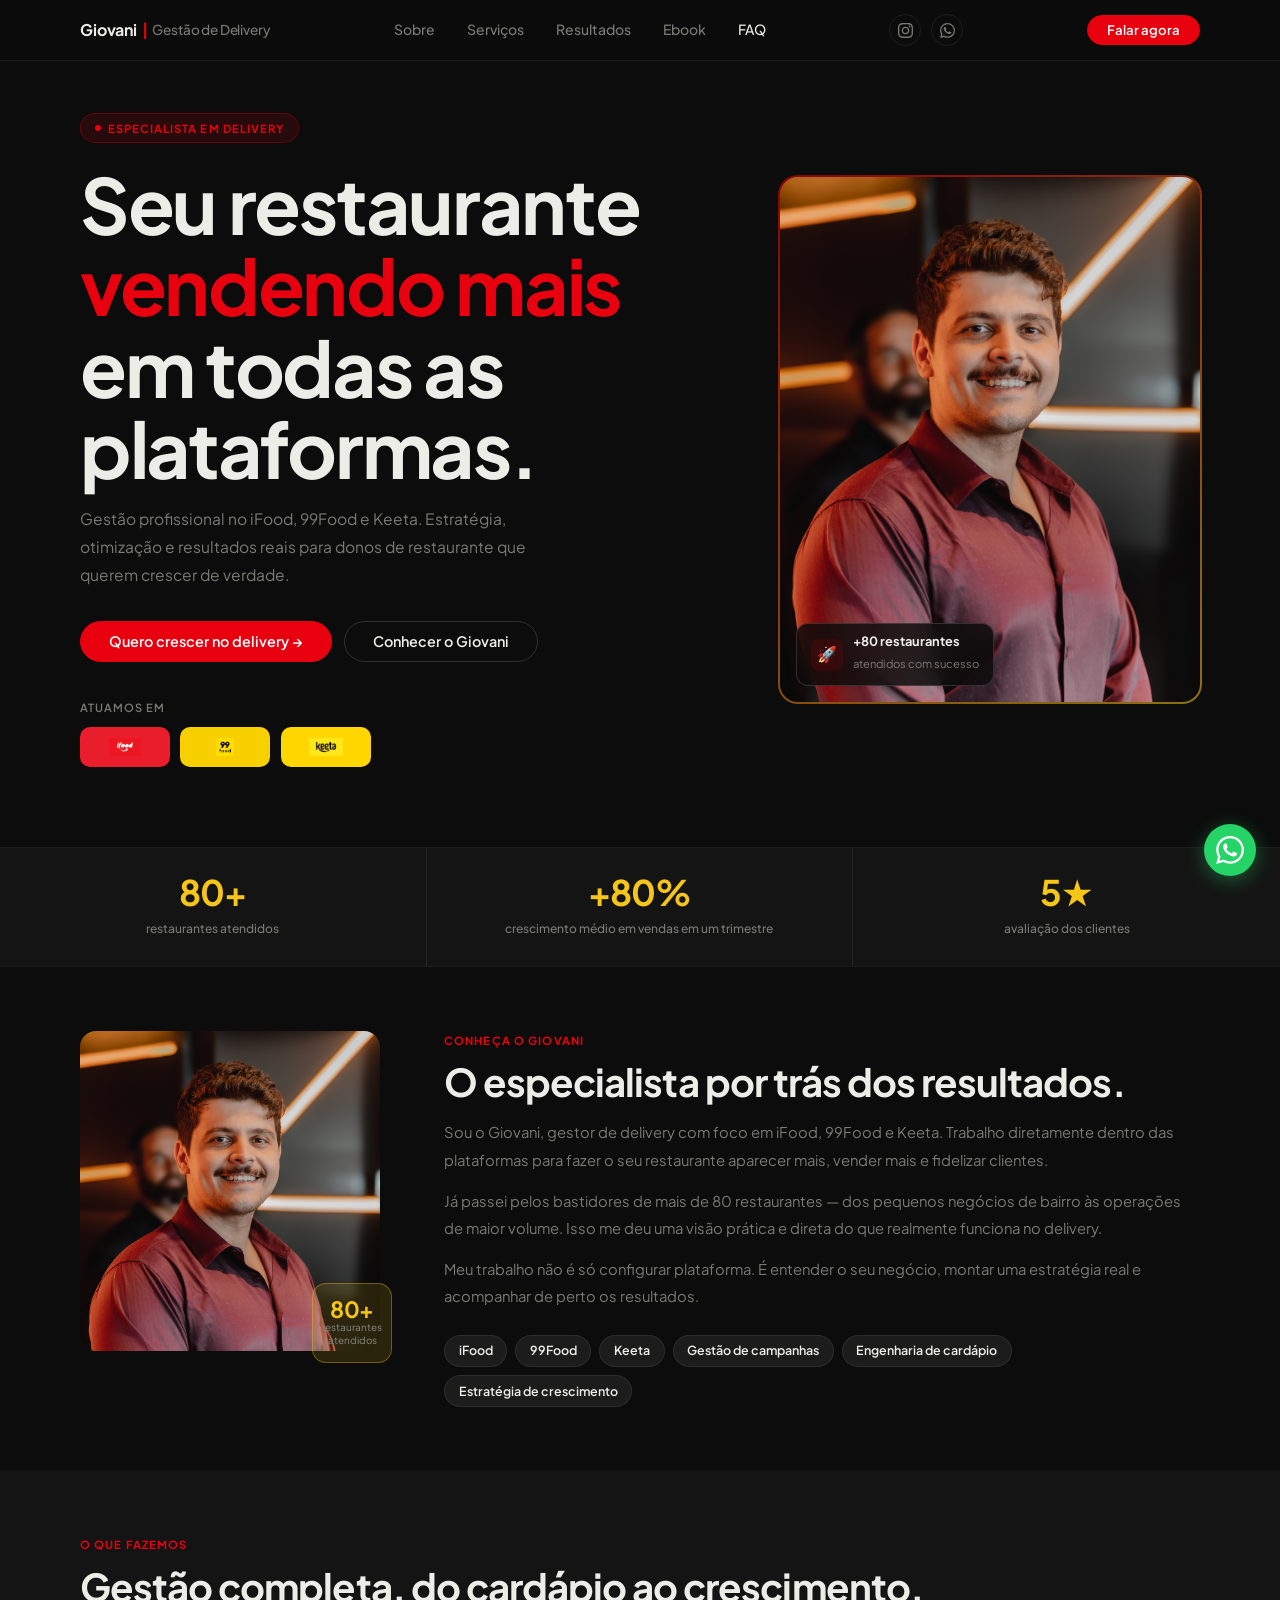
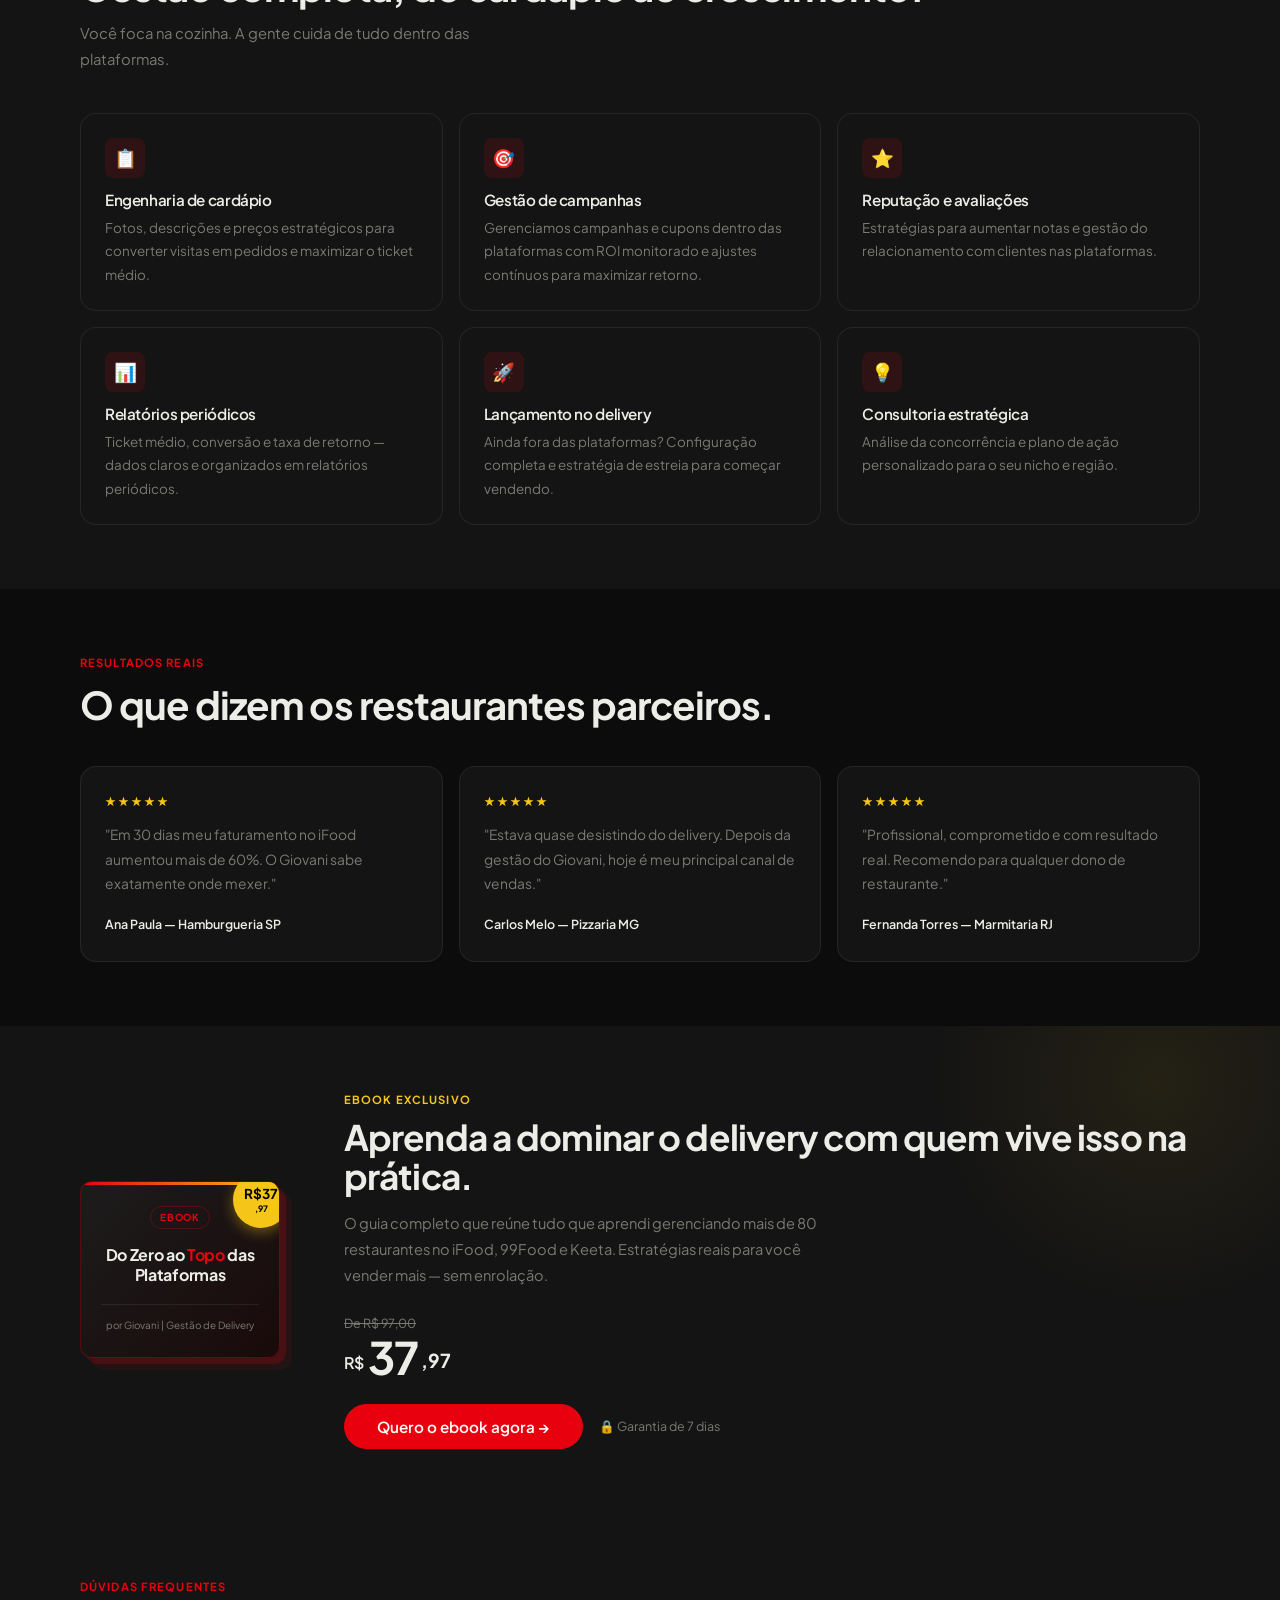
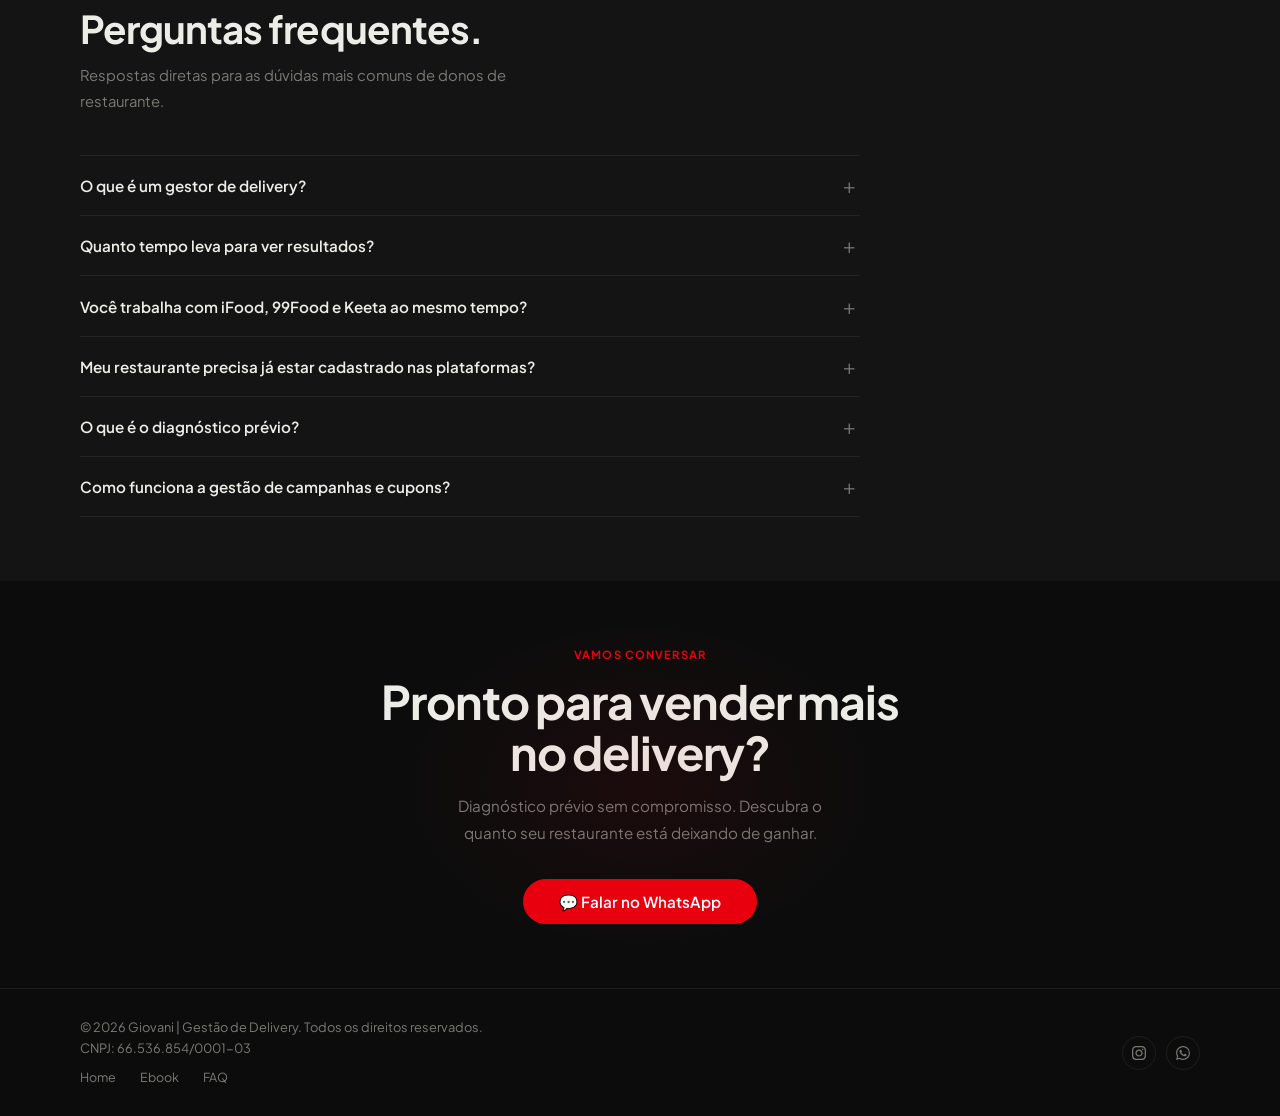
==== commit 0a5afc93: "Add files via upload" ====
--- a/index.html
+++ b/index.html
@@ -454,7 +454,7 @@
   <footer class="footer" role="contentinfo">
     <div class="footer-inner">
       <div>
-        <p class="footer-copy">© 2026 Giovani | Gestão de Delivery. Todos os direitos reservados.</p>
+        <p class="footer-copy">© 2026 Giovani | Gestão de Delivery. Todos os direitos reservados.<br>CNPJ: 66.536.854/0001-03</p>
         <div style="display:flex;gap:1.5rem;margin-top:.5rem;">
           <a href="/" style="font-size:.78rem;color:var(--muted);transition:color .2s;" onmouseover="this.style.color='var(--text)'" onmouseout="this.style.color='var(--muted)'">Home</a>
           <a href="ebook.html" style="font-size:.78rem;color:var(--muted);transition:color .2s;" onmouseover="this.style.color='var(--text)'" onmouseout="this.style.color='var(--muted)'">Ebook</a>
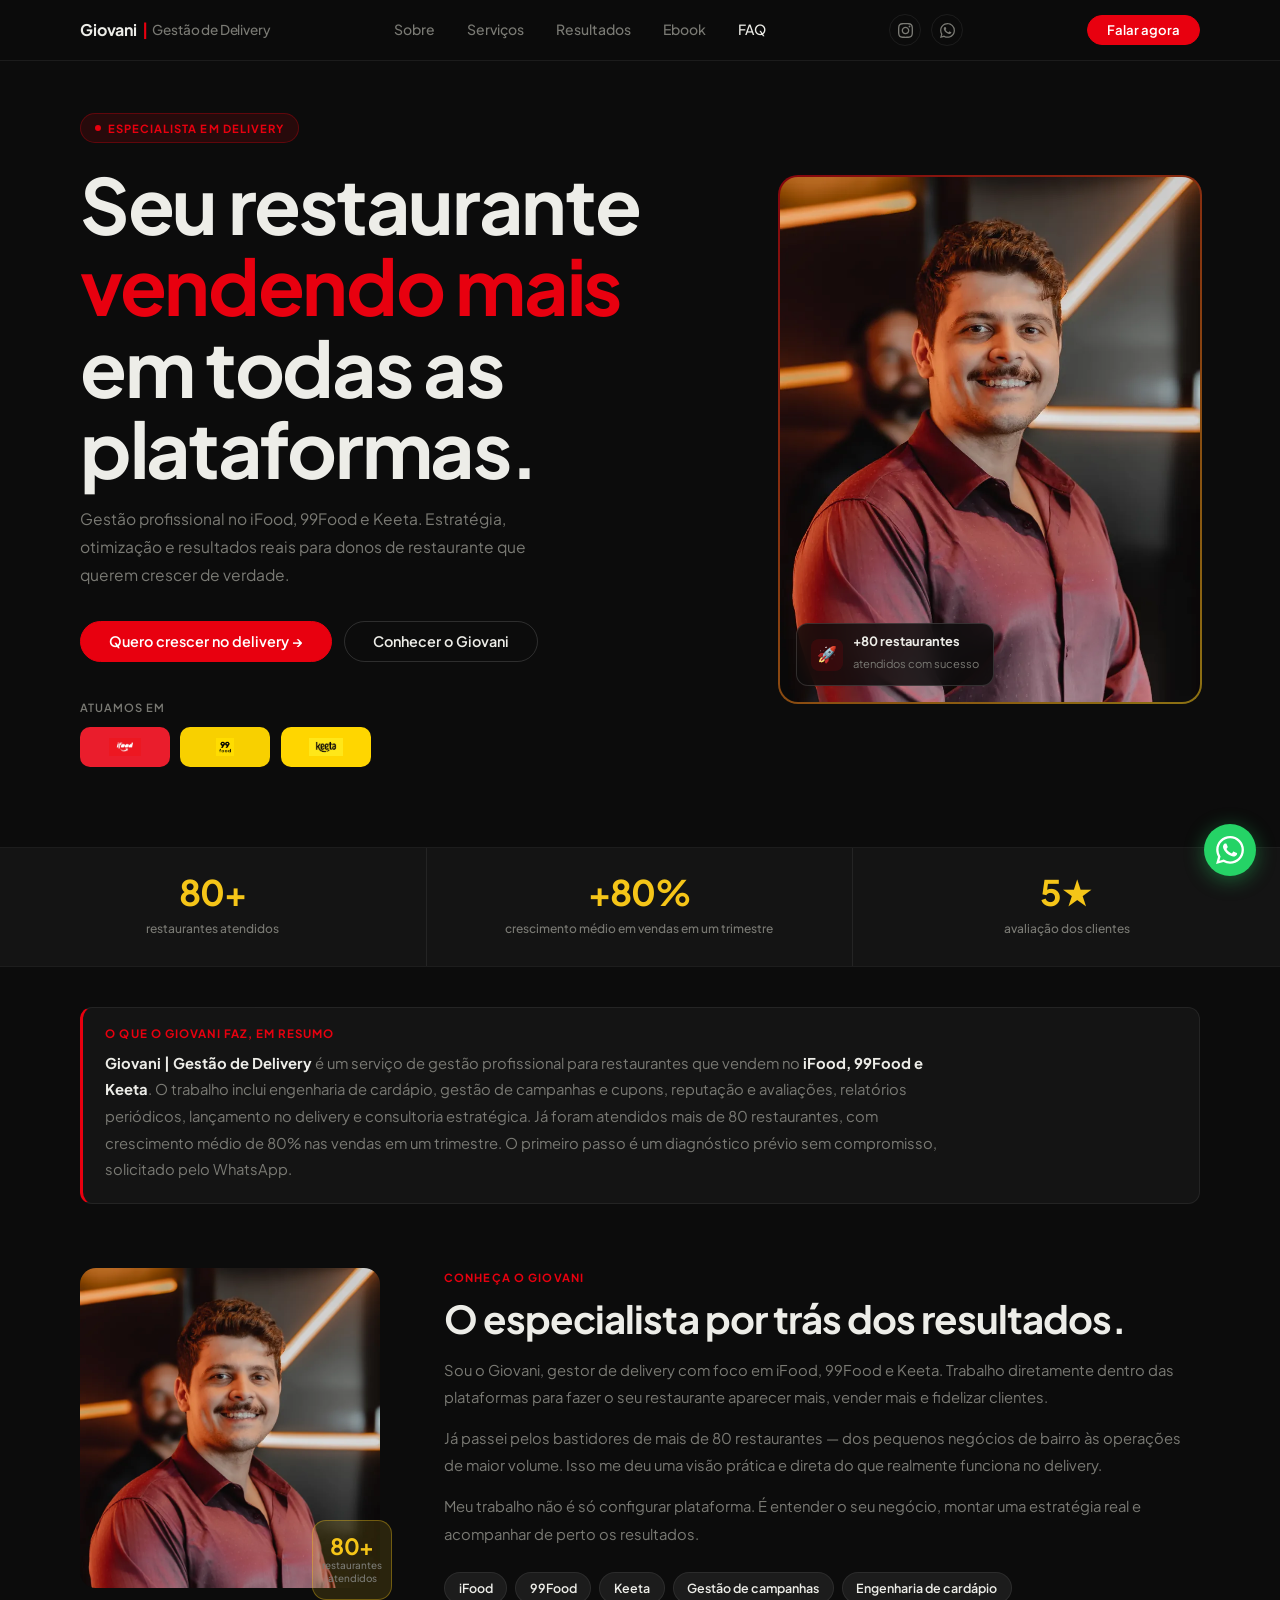
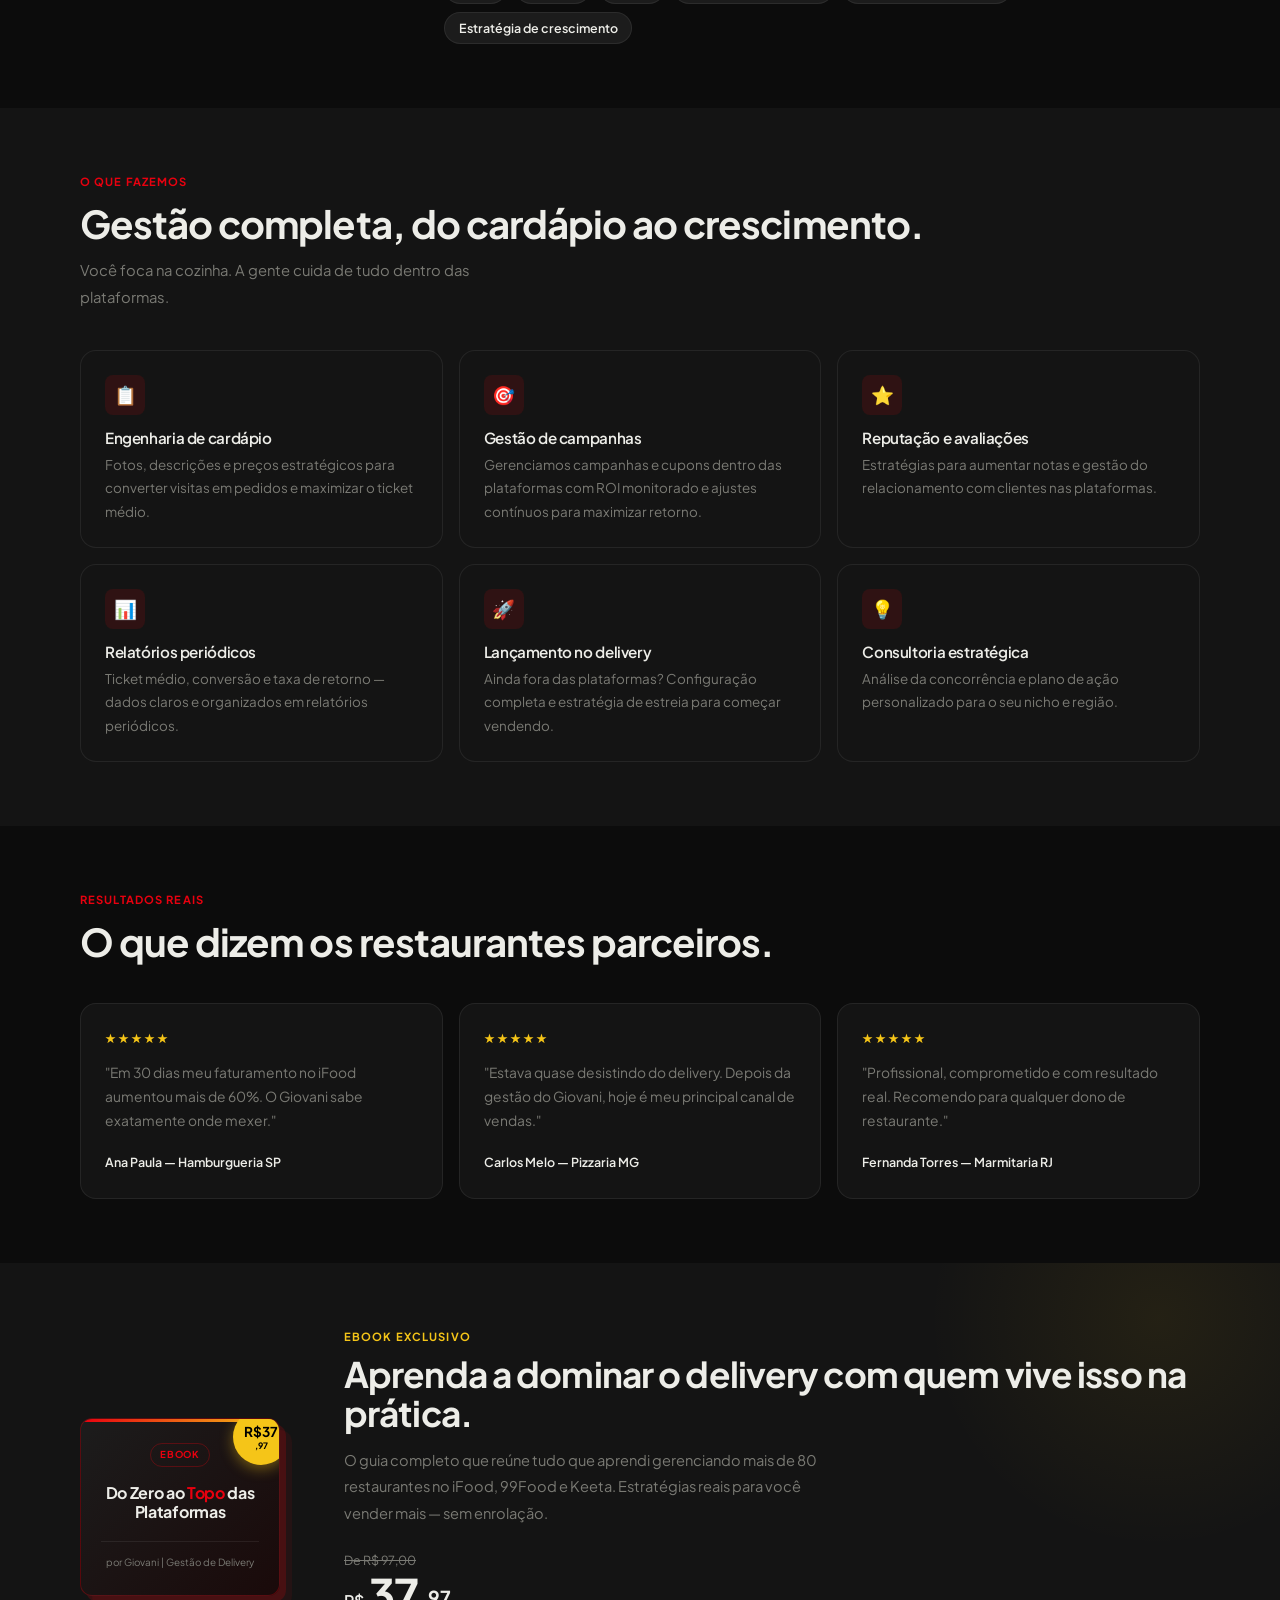
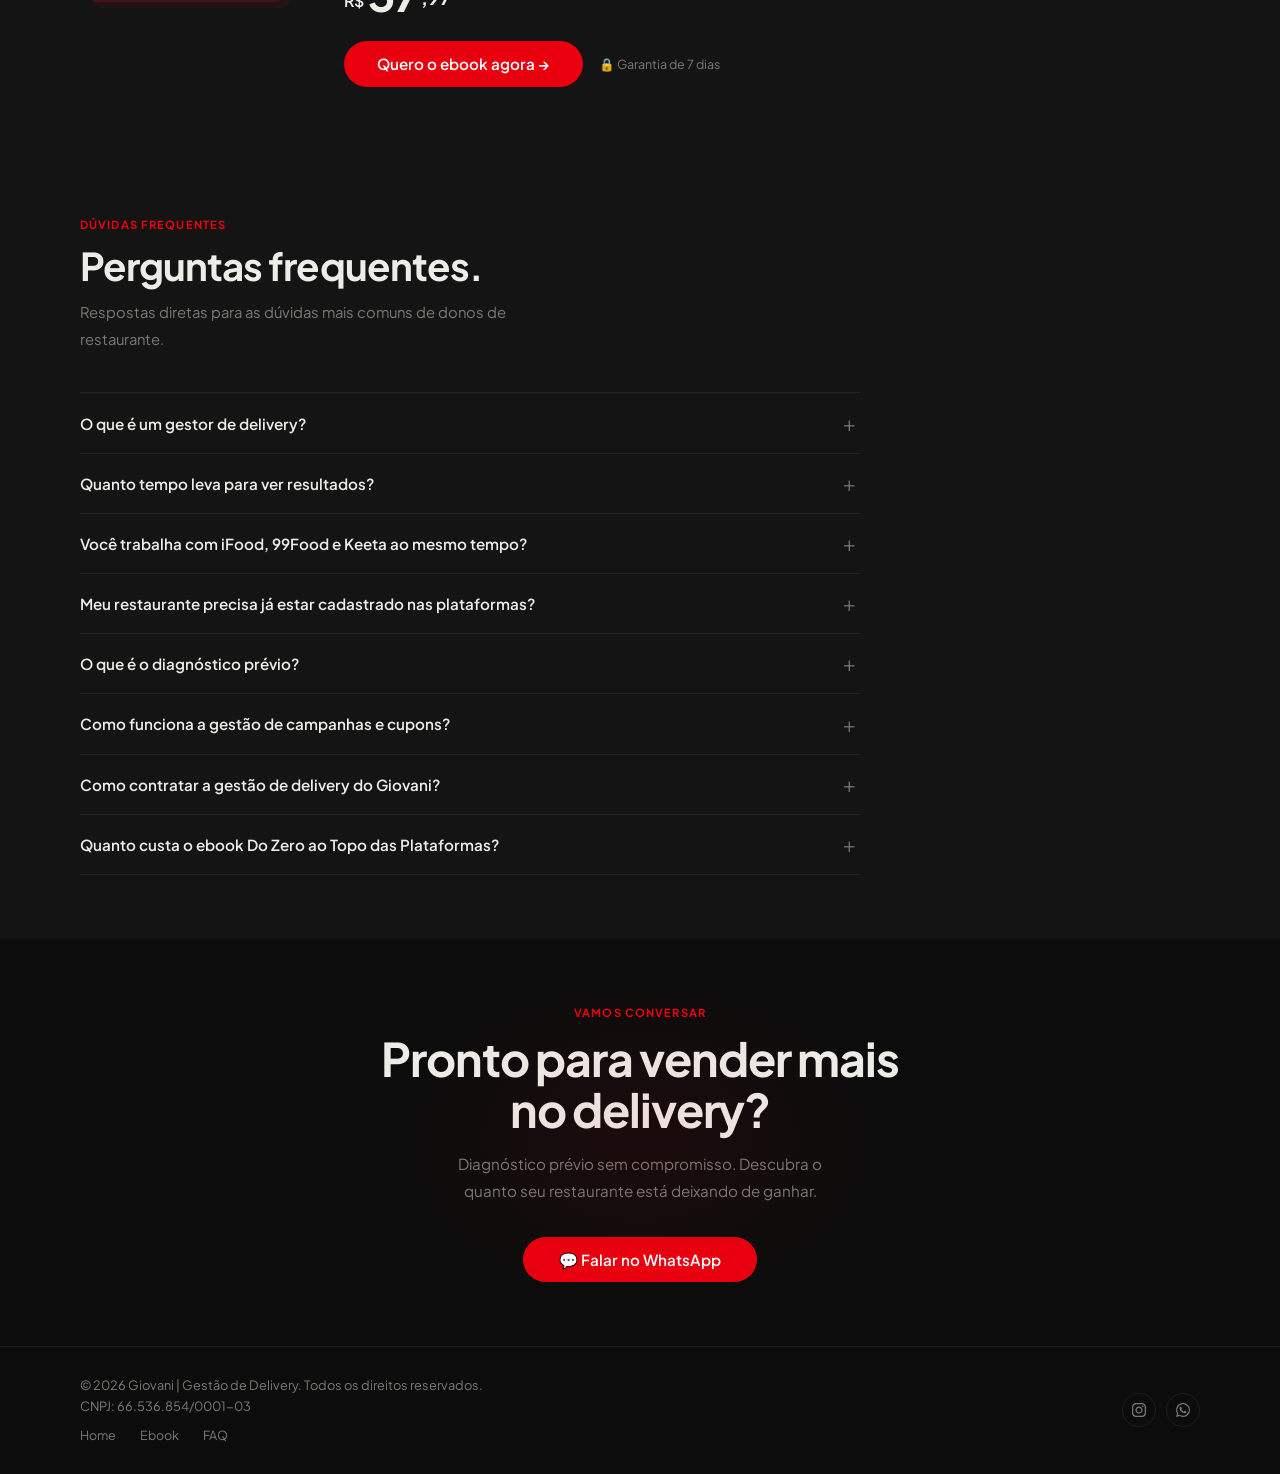
==== commit d78ffd8d: "Add files via upload" ====
--- a/index.html
+++ b/index.html
@@ -1,487 +1,532 @@
-<!DOCTYPE html>
-<html lang="pt-BR">
-<head>
-  <meta charset="UTF-8" />
-  <meta name="viewport" content="width=device-width, initial-scale=1.0" />
-  <meta name="description" content="Giovani | Gestão de Delivery — Especialista em iFood, 99Food e Keeta. Mais de 80 restaurantes atendidos. Aumente suas vendas no delivery com gestão profissional." />
-  <meta name="theme-color" content="#0C0C0C" />
-  <meta property="og:title" content="Giovani | Gestão de Delivery" />
-  <meta property="og:description" content="Especialista em iFood, 99Food e Keeta. +80 restaurantes atendidos." />
-  <meta property="og:type" content="website" />
-  <title>Giovani | Gestão de Delivery</title>
-  <link rel="preconnect" href="https://fonts.googleapis.com" />
-  <link rel="preconnect" href="https://fonts.gstatic.com" crossorigin />
-  <link href="https://fonts.googleapis.com/css2?family=Plus+Jakarta+Sans:wght@400;500;600;700&display=swap" rel="stylesheet" />
-  <link rel="stylesheet" href="css/style.css" />
-  <style>
-    /* ── HERO ── */
-    .hero { padding-top: 5.5rem; padding-bottom: 3.5rem; overflow: hidden; }
-    .hero-inner { display: flex; flex-direction: column; gap: 2.5rem; }
-    .hero-title { font-size: clamp(2.1rem, 7.5vw, 4.8rem); line-height: 1.06; letter-spacing: -.03em; margin: 1.25rem 0 1rem; }
-    .hero-desc  { font-size: .975rem; color: var(--muted); max-width: 460px; line-height: 1.8; margin-bottom: 2rem; }
-    .hero-ctas  { display: flex; flex-wrap: wrap; gap: .75rem; margin-bottom: 2.25rem; }
-    .platforms-row   { display: flex; flex-wrap: wrap; align-items: center; gap: .65rem; }
-    .platforms-label { font-size: .7rem; font-weight: 600; letter-spacing: .09em; text-transform: uppercase; color: var(--muted); width: 100%; }
-
-    /* hero photo */
-    .hero-photo-wrap { position: relative; width: 100%; max-width: 340px; margin: 0 auto; }
-    .hero-photo-wrap::before {
-      content: ''; position: absolute; inset: -2px; border-radius: 20px;
-      background: linear-gradient(145deg, var(--orange) 0%, var(--yellow) 100%);
-      z-index: 0; opacity: .55;
-    }
-    .hero-photo {
-      position: relative; z-index: 1; width: 100%;
-      aspect-ratio: 4/5; object-fit: cover; object-position: center top;
-      border-radius: 18px; display: block;
-    }
-    .photo-badge {
-      position: absolute; bottom: 1rem; left: 1rem; z-index: 2;
-      background: rgba(12,12,12,.82); backdrop-filter: blur(10px); -webkit-backdrop-filter: blur(10px);
-      border: 1px solid var(--border-hover); border-radius: 12px;
-      padding: .6rem .9rem; display: flex; align-items: center; gap: .6rem;
-    }
-    .photo-badge-icon { width: 32px; height: 32px; background: var(--orange-dim); border-radius: 8px; display: flex; align-items: center; justify-content: center; font-size: 1rem; flex-shrink: 0; }
-    .photo-badge-text strong { display: block; font-size: .8rem; font-weight: 700; color: var(--text); line-height: 1.2; }
-    .photo-badge-text span   { font-size: .7rem; color: var(--muted); }
-
-    /* ── STATS ── */
-    .stats-bar { display: grid; grid-template-columns: repeat(2,1fr); border-top: 1px solid var(--border); border-bottom: 1px solid var(--border); }
-    .stat-item { background: var(--dark-2); padding: 1.6rem 1rem; text-align: center; border-right: 1px solid var(--border); border-bottom: 1px solid var(--border); }
-    .stat-item:nth-child(2n)        { border-right: none; }
-    .stat-item:nth-last-child(-n+2) { border-bottom: none; }
-    .stat-number { display: block; font-size: 2.2rem; font-weight: 700; color: var(--yellow); line-height: 1; letter-spacing: -.025em; margin-bottom: .3rem; }
-    .stat-label  { font-size: .75rem; color: var(--muted); font-weight: 500; }
-
-    /* ── ABOUT ── */
-    .about-inner { display: flex; flex-direction: column; gap: 2.5rem; }
-    .about-photo-wrap { position: relative; width: 100%; max-width: 300px; }
-    .about-photo { width: 100%; aspect-ratio: 1/1; object-fit: cover; object-position: center top; border-radius: 16px; display: block; }
-    .about-photo-accent {
-      position: absolute; bottom: -12px; right: -12px; width: 80px; height: 80px;
-      background: var(--yellow-dim); border: 1px solid var(--yellow-border);
-      border-radius: 14px; display: flex; flex-direction: column; align-items: center; justify-content: center; gap: 1px;
-    }
-    .about-photo-accent strong { font-size: 1.4rem; font-weight: 700; color: var(--yellow); line-height: 1; letter-spacing: -.02em; }
-    .about-photo-accent span   { font-size: .62rem; color: var(--muted); font-weight: 500; text-align: center; line-height: 1.3; }
-    .about-title { font-size: clamp(1.6rem, 4vw, 2.4rem); margin-bottom: 1rem; }
-    .about-text  { font-size: .925rem; color: var(--muted); line-height: 1.85; margin-bottom: .85rem; }
-    .about-tags  { display: flex; flex-wrap: wrap; gap: .5rem; margin-top: 1.5rem; }
-    .about-tag   { background: var(--dark-3); border: 1px solid var(--border); border-radius: var(--radius-pill); padding: .3rem .85rem; font-size: .78rem; font-weight: 600; color: var(--text); }
-
-    /* ── SERVICES ── */
-    .services-grid { display: grid; grid-template-columns: 1fr; gap: 1rem; margin-top: 2.5rem; }
-    .service-icon  { width: 40px; height: 40px; background: var(--orange-dim); border-radius: var(--radius-sm); display: flex; align-items: center; justify-content: center; font-size: 1.15rem; margin-bottom: .9rem; }
-    .service-title { font-size: .95rem; font-weight: 600; margin-bottom: .4rem; }
-    .service-desc  { font-size: .84rem; color: var(--muted); line-height: 1.75; }
-
-    /* ── EBOOK SECTION (home) ── */
-    .ebook-strip { background: var(--dark-2); position: relative; overflow: hidden; }
-    .ebook-strip::before {
-      content: ''; position: absolute; top: -40%; right: -10%;
-      width: min(500px,100vw); height: min(500px,100vw);
-      background: radial-gradient(circle, rgba(245,197,24,.07) 0%, transparent 65%);
-      pointer-events: none;
-    }
-    .ebook-strip-inner { display: flex; flex-direction: column; gap: 2.5rem; position: relative; z-index: 1; }
-
-    /* mini cover */
-    .ebook-mini-cover {
-      width: 100%; max-width: 220px;
-      background: linear-gradient(135deg, var(--dark-3) 0%, #1a0a0a 100%);
-      border: 1px solid var(--orange-border); border-radius: 12px;
-      padding: 1.5rem 1.25rem; display: flex; flex-direction: column;
-      align-items: center; justify-content: center; text-align: center;
-      box-shadow: 6px 6px 0 rgba(232,0,15,.18), 12px 12px 0 rgba(232,0,15,.07);
-      position: relative; overflow: hidden; flex-shrink: 0;
-    }
-    .ebook-mini-cover::before {
-      content: ''; position: absolute; top: 0; left: 0; right: 0; height: 3px;
-      background: linear-gradient(90deg, var(--orange), var(--yellow));
-    }
-    .ebook-mini-tag {
-      font-size: .6rem; font-weight: 700; letter-spacing: .1em; text-transform: uppercase;
-      color: var(--orange); border: 1px solid var(--orange-border);
-      padding: .18rem .55rem; border-radius: 50px; margin-bottom: 1rem;
-    }
-    .ebook-mini-title { font-size: 1rem; font-weight: 700; line-height: 1.2; letter-spacing: -.02em; color: var(--text); margin-bottom: .5rem; }
-    .ebook-mini-title span { color: var(--orange); }
-    .ebook-mini-author { font-size: .62rem; color: var(--muted); border-top: 1px solid var(--border); padding-top: .75rem; width: 100%; margin-top: .75rem; }
-
-    /* price badge */
-    .ebook-price-badge {
-      position: absolute; top: -10px; right: -10px;
-      background: var(--yellow); color: #000; width: 56px; height: 56px;
-      border-radius: 50%; display: flex; flex-direction: column;
-      align-items: center; justify-content: center;
-      font-size: .55rem; font-weight: 700; text-align: center; line-height: 1.3;
-      box-shadow: 0 4px 14px rgba(245,197,24,.4);
-    }
-    .ebook-price-badge strong { font-size: .85rem; display: block; }
-
-    .ebook-strip-content { flex: 1; }
-    .ebook-strip-pretitle { font-size: .7rem; font-weight: 700; letter-spacing: .1em; text-transform: uppercase; color: var(--yellow); margin-bottom: .6rem; }
-    .ebook-strip-title { font-size: clamp(1.5rem, 4vw, 2.2rem); font-weight: 700; letter-spacing: -.025em; line-height: 1.1; margin-bottom: .9rem; }
-    .ebook-strip-desc  { font-size: .915rem; color: var(--muted); line-height: 1.8; margin-bottom: 1.5rem; max-width: 480px; }
-
-    .ebook-pricing { margin-bottom: 1.5rem; }
-    .ebook-from    { font-size: .78rem; color: var(--muted); text-decoration: line-through; margin-bottom: .1rem; }
-    .ebook-price   { display: flex; align-items: flex-end; gap: .25rem; }
-    .ebook-currency{ font-size: 1rem; font-weight: 600; color: var(--text); padding-bottom: 3px; }
-    .ebook-value   { font-size: 2.8rem; font-weight: 700; color: var(--text); line-height: 1; letter-spacing: -.03em; }
-    .ebook-cents   { font-size: 1.2rem; font-weight: 700; color: var(--text); padding-bottom: 3px; }
-
-    .ebook-cta-row { display: flex; flex-wrap: wrap; align-items: center; gap: 1rem; }
-    .ebook-guarantee { font-size: .78rem; color: var(--muted); display: flex; align-items: center; gap: .4rem; }
-
-    /* ── REVIEWS ── */
-    .reviews-grid  { display: grid; grid-template-columns: 1fr; gap: 1rem; margin-top: 2.5rem; }
-    .review-stars  { color: var(--yellow); font-size: .78rem; letter-spacing: 2px; margin-bottom: .75rem; }
-    .review-text   { font-size: .865rem; color: var(--muted); line-height: 1.75; margin-bottom: .9rem; }
-    .review-author { font-size: .78rem; font-weight: 600; color: var(--text); }
-
-    /* ── FAQ ── */
-    .faq-list { display: flex; flex-direction: column; max-width: 780px; }
-    .faq-item { border-bottom: 1px solid var(--border); }
-    .faq-item:first-child { border-top: 1px solid var(--border); }
-    .faq-question {
-      width: 100%; display: flex; align-items: center; justify-content: space-between; gap: 1rem;
-      padding: 1.2rem 0; background: none; border: none; cursor: pointer; text-align: left;
-      font-family: var(--font); font-size: .95rem; font-weight: 600; color: var(--text); transition: color .2s;
-    }
-    .faq-question:hover, .faq-question[aria-expanded="true"] { color: var(--orange); }
-    .faq-icon {
-      font-size: 1.3rem; font-weight: 300; color: var(--muted); flex-shrink: 0;
-      transition: transform .25s, color .2s; line-height: 1; width: 22px; text-align: center;
-    }
-    .faq-question[aria-expanded="true"] .faq-icon { transform: rotate(45deg); color: var(--orange); }
-    .faq-answer { padding-bottom: 1.2rem; }
-    .faq-answer p { font-size: .875rem; color: var(--muted); line-height: 1.8; }
-    .faq-answer[hidden] { display: none; }
-
-    /* ── CTA ── */
-    .cta-section { text-align: center; position: relative; overflow: hidden; }
-    .cta-section::before {
-      content: ''; position: absolute; top: 50%; left: 50%;
-      transform: translate(-50%,-50%); width: 500px; height: 350px;
-      background: radial-gradient(ellipse, rgba(232,0,15,.07) 0%, transparent 70%);
-      pointer-events: none;
-    }
-    .cta-title { font-size: clamp(1.7rem, 5vw, 2.9rem); margin-bottom: .9rem; }
-    .cta-desc  { font-size: .95rem; color: var(--muted); max-width: 400px; margin: 0 auto 2rem; line-height: 1.8; }
-
-    /* ── RESPONSIVE ── */
-    @media (min-width: 640px) {
-      .services-grid { grid-template-columns: repeat(2,1fr); }
-      .reviews-grid  { grid-template-columns: repeat(2,1fr); }
-    }
-    @media (min-width: 900px) {
-      .hero { padding-top: 7rem; padding-bottom: 5rem; }
-      .hero-inner { flex-direction: row; align-items: center; gap: 4rem; }
-      .hero-photo-wrap { width: 420px; max-width: 420px; flex-shrink: 0; margin: 0; }
-      .stats-bar { grid-template-columns: repeat(3,1fr); }
-      .stat-item { border-bottom: none; }
-      .stat-item:nth-child(2n)  { border-right: 1px solid var(--border); }
-      .stat-item:last-child     { border-right: none; }
-      .about-inner { flex-direction: row; align-items: flex-start; gap: 4rem; }
-      .about-photo-wrap { width: 320px; flex-shrink: 0; }
-      .services-grid { grid-template-columns: repeat(3,1fr); }
-      .reviews-grid  { grid-template-columns: repeat(3,1fr); }
-      .ebook-strip-inner { flex-direction: row; align-items: center; gap: 4rem; }
-      .ebook-mini-cover  { max-width: 200px; }
-    }
-  </style>
-</head>
-
-<body>
-
-  <!-- WHATSAPP FLUTUANTE -->
-  <a href="https://wa.me/5518997632365?text=Olá%20Giovani!%20Quero%20crescer%20no%20delivery."
-     class="wa-float" target="_blank" rel="noopener noreferrer" aria-label="Falar no WhatsApp">
-    <svg viewBox="0 0 24 24"><path d="M17.472 14.382c-.297-.149-1.758-.867-2.03-.967-.273-.099-.471-.148-.67.15-.197.297-.767.966-.94 1.164-.173.199-.347.223-.644.075-.297-.15-1.255-.463-2.39-1.475-.883-.788-1.48-1.761-1.653-2.059-.173-.297-.018-.458.13-.606.134-.133.298-.347.446-.52.149-.174.198-.298.298-.497.099-.198.05-.371-.025-.52-.075-.149-.669-1.612-.916-2.207-.242-.579-.487-.5-.669-.51-.173-.008-.371-.01-.57-.01-.198 0-.52.074-.792.372-.272.297-1.04 1.016-1.04 2.479 0 1.462 1.065 2.875 1.213 3.074.149.198 2.096 3.2 5.077 4.487.709.306 1.262.489 1.694.625.712.227 1.36.195 1.871.118.571-.085 1.758-.719 2.006-1.413.248-.694.248-1.289.173-1.413-.074-.124-.272-.198-.57-.347m-5.421 7.403h-.004a9.87 9.87 0 01-5.031-1.378l-.361-.214-3.741.982.998-3.648-.235-.374a9.86 9.86 0 01-1.51-5.26c.001-5.45 4.436-9.884 9.888-9.884 2.64 0 5.122 1.03 6.988 2.898a9.825 9.825 0 012.893 6.994c-.003 5.45-4.437 9.884-9.885 9.884m8.413-18.297A11.815 11.815 0 0012.05 0C5.495 0 .16 5.335.157 11.892c0 2.096.547 4.142 1.588 5.945L.057 24l6.305-1.654a11.882 11.882 0 005.683 1.448h.005c6.554 0 11.89-5.335 11.893-11.893a11.821 11.821 0 00-3.48-8.413z"/></svg>
-  </a>
-
-  <!-- NAV -->
-  <header class="nav" role="banner">
-    <div class="nav-inner">
-      <a href="/" class="nav-logo">Giovani <span>|</span> <span class="nav-logo-sub">Gestão de Delivery</span></a>
-      <nav class="nav-links" aria-label="Menu principal">
-        <a href="#sobre">Sobre</a>
-        <a href="#servicos">Serviços</a>
-        <a href="#resultados">Resultados</a>
-        <a href="ebook.html">Ebook</a>
-        <a href="#faq">FAQ</a>
-      </nav>
-      <div class="nav-socials">
-        <a href="https://www.instagram.com/giovani.ifood/" target="_blank" rel="noopener noreferrer" aria-label="Instagram">
-          <svg viewBox="0 0 24 24"><path d="M12 2.163c3.204 0 3.584.012 4.85.07 3.252.148 4.771 1.691 4.919 4.919.058 1.265.069 1.645.069 4.849 0 3.205-.012 3.584-.069 4.849-.149 3.225-1.664 4.771-4.919 4.919-1.266.058-1.644.07-4.85.07-3.204 0-3.584-.012-4.849-.07-3.26-.149-4.771-1.699-4.919-4.92-.058-1.265-.07-1.644-.07-4.849 0-3.204.013-3.583.07-4.849.149-3.227 1.664-4.771 4.919-4.919 1.266-.057 1.645-.069 4.849-.069zm0-2.163c-3.259 0-3.667.014-4.947.072-4.358.2-6.78 2.618-6.98 6.98-.059 1.281-.073 1.689-.073 4.948 0 3.259.014 3.668.072 4.948.2 4.358 2.618 6.78 6.98 6.98 1.281.058 1.689.072 4.948.072 3.259 0 3.668-.014 4.948-.072 4.354-.2 6.782-2.618 6.979-6.98.059-1.28.073-1.689.073-4.948 0-3.259-.014-3.667-.072-4.947-.196-4.354-2.617-6.78-6.979-6.98-1.281-.059-1.69-.073-4.949-.073zm0 5.838c-3.403 0-6.162 2.759-6.162 6.162s2.759 6.163 6.162 6.163 6.162-2.759 6.162-6.163c0-3.403-2.759-6.162-6.162-6.162zm0 10.162c-2.209 0-4-1.79-4-4 0-2.209 1.791-4 4-4s4 1.791 4 4c0 2.21-1.791 4-4 4zm6.406-11.845c-.796 0-1.441.645-1.441 1.44s.645 1.44 1.441 1.44c.795 0 1.439-.645 1.439-1.44s-.644-1.44-1.439-1.44z"/></svg>
-        </a>
-        <a href="https://wa.me/5518997632365" target="_blank" rel="noopener noreferrer" aria-label="WhatsApp">
-          <svg viewBox="0 0 24 24"><path d="M17.472 14.382c-.297-.149-1.758-.867-2.03-.967-.273-.099-.471-.148-.67.15-.197.297-.767.966-.94 1.164-.173.199-.347.223-.644.075-.297-.15-1.255-.463-2.39-1.475-.883-.788-1.48-1.761-1.653-2.059-.173-.297-.018-.458.13-.606.134-.133.298-.347.446-.52.149-.174.198-.298.298-.497.099-.198.05-.371-.025-.52-.075-.149-.669-1.612-.916-2.207-.242-.579-.487-.5-.669-.51-.173-.008-.371-.01-.57-.01-.198 0-.52.074-.792.372-.272.297-1.04 1.016-1.04 2.479 0 1.462 1.065 2.875 1.213 3.074.149.198 2.096 3.2 5.077 4.487.709.306 1.262.489 1.694.625.712.227 1.36.195 1.871.118.571-.085 1.758-.719 2.006-1.413.248-.694.248-1.289.173-1.413-.074-.124-.272-.198-.57-.347m-5.421 7.403h-.004a9.87 9.87 0 01-5.031-1.378l-.361-.214-3.741.982.998-3.648-.235-.374a9.86 9.86 0 01-1.51-5.26c.001-5.45 4.436-9.884 9.888-9.884 2.64 0 5.122 1.03 6.988 2.898a9.825 9.825 0 012.893 6.994c-.003 5.45-4.437 9.884-9.885 9.884m8.413-18.297A11.815 11.815 0 0012.05 0C5.495 0 .16 5.335.157 11.892c0 2.096.547 4.142 1.588 5.945L.057 24l6.305-1.654a11.882 11.882 0 005.683 1.448h.005c6.554 0 11.89-5.335 11.893-11.893a11.821 11.821 0 00-3.48-8.413z"/></svg>
-        </a>
-      </div>
-      <a href="https://wa.me/5518997632365?text=Olá%20Giovani!%20Quero%20crescer%20no%20delivery." class="btn btn-primary nav-cta" target="_blank" rel="noopener noreferrer">Falar agora</a>
-      <button class="nav-burger" id="burger" aria-label="Abrir menu" aria-expanded="false" aria-controls="nav-mobile">
-        <span></span><span></span><span></span>
-      </button>
-    </div>
-    <nav class="nav-mobile" id="nav-mobile" aria-label="Menu mobile">
-      <a href="#sobre">Sobre</a>
-      <a href="#servicos">Serviços</a>
-      <a href="#resultados">Resultados</a>
-      <a href="ebook.html">Ebook</a>
-      <a href="#faq">FAQ</a>
-      <a href="https://wa.me/5518997632365?text=Olá%20Giovani!%20Quero%20crescer%20no%20delivery." target="_blank" rel="noopener noreferrer">💬 Falar no WhatsApp</a>
-    </nav>
-  </header>
-
-  <main>
-
-    <!-- HERO -->
-    <section class="hero section" aria-label="Apresentação">
-      <div class="container">
-        <div class="hero-inner">
-          <div class="hero-content">
-            <div class="badge"><span class="badge-dot" aria-hidden="true"></span>Especialista em Delivery</div>
-            <h1 class="hero-title">Seu restaurante <span class="text-orange">vendendo mais</span> em todas as plataformas.</h1>
-            <p class="hero-desc">Gestão profissional no iFood, 99Food e Keeta. Estratégia, otimização e resultados reais para donos de restaurante que querem crescer de verdade.</p>
-            <div class="hero-ctas">
-              <a href="https://wa.me/5518997632365?text=Olá%20Giovani!%20Quero%20crescer%20no%20delivery." class="btn btn-primary" target="_blank" rel="noopener noreferrer">Quero crescer no delivery →</a>
-              <a href="#sobre" class="btn btn-outline">Conhecer o Giovani</a>
-            </div>
-            <div class="platforms-row">
-              <span class="platforms-label">Atuamos em</span>
-              <span class="platform-logo-pill ifood"><img src="assets/logo-ifood.png" alt="iFood" /></span>
-              <span class="platform-logo-pill food99"><img src="assets/logo-99food.png" alt="99Food" /></span>
-              <span class="platform-logo-pill keeta"><img src="assets/logo-keeta.png" alt="Keeta" /></span>
-            </div>
-          </div>
-          <div class="hero-photo-wrap reveal">
-            <img src="assets/giovani.jpg" alt="Giovani, especialista em gestão de delivery" class="hero-photo" width="420" height="525" loading="eager" />
-            <div class="photo-badge" aria-hidden="true">
-              <div class="photo-badge-icon">🚀</div>
-              <div class="photo-badge-text">
-                <strong>+80 restaurantes</strong>
-                <span>atendidos com sucesso</span>
-              </div>
-            </div>
-          </div>
-        </div>
-      </div>
-    </section>
-
-    <!-- STATS -->
-    <div class="stats-bar" role="region" aria-label="Números">
-      <div class="stat-item reveal"><strong class="stat-number">80+</strong><span class="stat-label">restaurantes atendidos</span></div>
-      <div class="stat-item reveal"><strong class="stat-number">+80%</strong><span class="stat-label">crescimento médio em vendas em um trimestre</span></div>
-      <div class="stat-item reveal"><strong class="stat-number">5★</strong><span class="stat-label">avaliação dos clientes</span></div>
-    </div>
-
-    <!-- ABOUT -->
-    <section class="section" id="sobre" aria-labelledby="sobre-title">
-      <div class="container">
-        <div class="about-inner">
-          <div class="about-photo-wrap reveal">
-            <img src="assets/giovani.jpg" alt="Foto de Giovani" class="about-photo" width="320" height="320" loading="lazy" />
-            <div class="about-photo-accent" aria-hidden="true">
-              <strong>80+</strong><span>restaurantes<br>atendidos</span>
-            </div>
-          </div>
-          <div class="reveal">
-            <p class="section-label">Conheça o Giovani</p>
-            <h2 class="about-title" id="sobre-title">O especialista por trás dos resultados.</h2>
-            <p class="about-text">Sou o Giovani, gestor de delivery com foco em iFood, 99Food e Keeta. Trabalho diretamente dentro das plataformas para fazer o seu restaurante aparecer mais, vender mais e fidelizar clientes.</p>
-            <p class="about-text">Já passei pelos bastidores de mais de 80 restaurantes — dos pequenos negócios de bairro às operações de maior volume. Isso me deu uma visão prática e direta do que realmente funciona no delivery.</p>
-            <p class="about-text">Meu trabalho não é só configurar plataforma. É entender o seu negócio, montar uma estratégia real e acompanhar de perto os resultados.</p>
-            <div class="about-tags">
-              <span class="about-tag">iFood</span>
-              <span class="about-tag">99Food</span>
-              <span class="about-tag">Keeta</span>
-              <span class="about-tag">Gestão de campanhas</span>
-              <span class="about-tag">Engenharia de cardápio</span>
-              <span class="about-tag">Estratégia de crescimento</span>
-            </div>
-          </div>
-        </div>
-      </div>
-    </section>
-
-    <!-- SERVICES -->
-    <section class="section bg-alt" id="servicos" aria-labelledby="servicos-title">
-      <div class="container">
-        <p class="section-label">O que fazemos</p>
-        <h2 class="sec-title" id="servicos-title">Gestão completa, do cardápio ao crescimento.</h2>
-        <p class="text-muted" style="font-size:.925rem;max-width:460px;line-height:1.8;">Você foca na cozinha. A gente cuida de tudo dentro das plataformas.</p>
-        <div class="services-grid">
-          <article class="card reveal">
-            <div class="service-icon">📋</div>
-            <h3 class="service-title">Engenharia de cardápio</h3>
-            <p class="service-desc">Fotos, descrições e preços estratégicos para converter visitas em pedidos e maximizar o ticket médio.</p>
-          </article>
-          <article class="card reveal">
-            <div class="service-icon">🎯</div>
-            <h3 class="service-title">Gestão de campanhas</h3>
-            <p class="service-desc">Gerenciamos campanhas e cupons dentro das plataformas com ROI monitorado e ajustes contínuos para maximizar retorno.</p>
-          </article>
-          <article class="card reveal">
-            <div class="service-icon">⭐</div>
-            <h3 class="service-title">Reputação e avaliações</h3>
-            <p class="service-desc">Estratégias para aumentar notas e gestão do relacionamento com clientes nas plataformas.</p>
-          </article>
-          <article class="card reveal">
-            <div class="service-icon">📊</div>
-            <h3 class="service-title">Relatórios periódicos</h3>
-            <p class="service-desc">Ticket médio, conversão e taxa de retorno — dados claros e organizados em relatórios periódicos.</p>
-          </article>
-          <article class="card reveal">
-            <div class="service-icon">🚀</div>
-            <h3 class="service-title">Lançamento no delivery</h3>
-            <p class="service-desc">Ainda fora das plataformas? Configuração completa e estratégia de estreia para começar vendendo.</p>
-          </article>
-          <article class="card reveal">
-            <div class="service-icon">💡</div>
-            <h3 class="service-title">Consultoria estratégica</h3>
-            <p class="service-desc">Análise da concorrência e plano de ação personalizado para o seu nicho e região.</p>
-          </article>
-        </div>
-      </div>
-    </section>
-
-    <!-- REVIEWS -->
-    <section class="section" id="resultados" aria-labelledby="resultados-title">
-      <div class="container">
-        <p class="section-label">Resultados reais</p>
-        <h2 class="sec-title" id="resultados-title">O que dizem os restaurantes parceiros.</h2>
-        <div class="reviews-grid">
-          <article class="card reveal">
-            <div class="review-stars" aria-label="5 estrelas">★★★★★</div>
-            <p class="review-text">"Em 30 dias meu faturamento no iFood aumentou mais de 60%. O Giovani sabe exatamente onde mexer."</p>
-            <span class="review-author">Ana Paula — Hamburgueria SP</span>
-          </article>
-          <article class="card reveal">
-            <div class="review-stars" aria-label="5 estrelas">★★★★★</div>
-            <p class="review-text">"Estava quase desistindo do delivery. Depois da gestão do Giovani, hoje é meu principal canal de vendas."</p>
-            <span class="review-author">Carlos Melo — Pizzaria MG</span>
-          </article>
-          <article class="card reveal">
-            <div class="review-stars" aria-label="5 estrelas">★★★★★</div>
-            <p class="review-text">"Profissional, comprometido e com resultado real. Recomendo para qualquer dono de restaurante."</p>
-            <span class="review-author">Fernanda Torres — Marmitaria RJ</span>
-          </article>
-        </div>
-      </div>
-    </section>
-
-    <!-- EBOOK STRIP -->
-    <section class="section ebook-strip" id="ebook" aria-labelledby="ebook-title">
-      <div class="container">
-        <div class="ebook-strip-inner">
-          <div class="ebook-mini-cover reveal">
-            <div class="ebook-mini-tag">Ebook</div>
-            <div class="ebook-mini-title">Do Zero ao <span>Topo</span> das Plataformas</div>
-            <div class="ebook-mini-author">por Giovani | Gestão de Delivery</div>
-            <div class="ebook-price-badge"><strong>R$37</strong>,97</div>
-          </div>
-          <div class="ebook-strip-content reveal">
-            <p class="ebook-strip-pretitle">Ebook exclusivo</p>
-            <h2 class="ebook-strip-title" id="ebook-title">Aprenda a dominar o delivery com quem vive isso na prática.</h2>
-            <p class="ebook-strip-desc">O guia completo que reúne tudo que aprendi gerenciando mais de 80 restaurantes no iFood, 99Food e Keeta. Estratégias reais para você vender mais — sem enrolação.</p>
-            <div class="ebook-pricing">
-              <p class="ebook-from">De R$ 97,00</p>
-              <div class="ebook-price">
-                <span class="ebook-currency">R$</span>
-                <span class="ebook-value">37</span>
-                <span class="ebook-cents">,97</span>
-              </div>
-            </div>
-            <div class="ebook-cta-row">
-              <a href="https://pay.cakto.com.br/5x4yhgq_942705" class="btn btn-primary" target="_blank" rel="noopener noreferrer" style="font-size:.95rem;padding:.88rem 2rem;">Quero o ebook agora →</a>
-              <span class="ebook-guarantee">🔒 Garantia de 7 dias</span>
-            </div>
-          </div>
-        </div>
-      </div>
-    </section>
-
-    <!-- FAQ -->
-    <section class="section bg-alt" id="faq" aria-labelledby="faq-title">
-      <div class="container">
-        <p class="section-label">Dúvidas frequentes</p>
-        <h2 class="sec-title" id="faq-title">Perguntas frequentes.</h2>
-        <p class="text-muted" style="font-size:.925rem;max-width:480px;line-height:1.8;margin-bottom:2.5rem;">Respostas diretas para as dúvidas mais comuns de donos de restaurante.</p>
-        <div class="faq-list">
-          <div class="faq-item reveal">
-            <button class="faq-question" aria-expanded="false"><span>O que é um gestor de delivery?</span><span class="faq-icon">+</span></button>
-            <div class="faq-answer" hidden><p>Um gestor de delivery é o profissional que cuida de toda a operação do seu restaurante dentro das plataformas como iFood, 99Food e Keeta. Isso inclui configurar e otimizar o cardápio, gerenciar campanhas, monitorar avaliações e interpretar os dados para aumentar suas vendas — enquanto você foca em cozinhar.</p></div>
-          </div>
-          <div class="faq-item reveal">
-            <button class="faq-question" aria-expanded="false"><span>Quanto tempo leva para ver resultados?</span><span class="faq-icon">+</span></button>
-            <div class="faq-answer" hidden><p>Os primeiros resultados geralmente aparecem nas primeiras 2 a 4 semanas, com otimizações no cardápio e nas campanhas. Resultados mais expressivos — como o crescimento médio de 80% nas vendas — costumam se consolidar ao longo de um trimestre de trabalho consistente.</p></div>
-          </div>
-          <div class="faq-item reveal">
-            <button class="faq-question" aria-expanded="false"><span>Você trabalha com iFood, 99Food e Keeta ao mesmo tempo?</span><span class="faq-icon">+</span></button>
-            <div class="faq-answer" hidden><p>Sim. A gestão pode ser feita em uma ou mais plataformas simultaneamente, de acordo com o perfil e os objetivos do seu restaurante. Estar presente em múltiplas plataformas aumenta o alcance e reduz a dependência de um único canal de vendas.</p></div>
-          </div>
-          <div class="faq-item reveal">
-            <button class="faq-question" aria-expanded="false"><span>Meu restaurante precisa já estar cadastrado nas plataformas?</span><span class="faq-icon">+</span></button>
-            <div class="faq-answer" hidden><p>Não necessariamente. Se o seu restaurante ainda não está nas plataformas, fazemos o processo completo de cadastro, configuração inicial e lançamento estratégico. Se já está cadastrado, partimos direto para o diagnóstico prévio e otimização do que já existe.</p></div>
-          </div>
-          <div class="faq-item reveal">
-            <button class="faq-question" aria-expanded="false"><span>O que é o diagnóstico prévio?</span><span class="faq-icon">+</span></button>
-            <div class="faq-answer" hidden><p>O diagnóstico prévio é uma análise detalhada do seu perfil atual nas plataformas de delivery. Avaliamos cardápio, fotos, preços, avaliações, campanhas ativas e posicionamento frente à concorrência. Com isso, identificamos os principais pontos de perda de receita e as oportunidades imediatas de crescimento.</p></div>
-          </div>
-          <div class="faq-item reveal">
-            <button class="faq-question" aria-expanded="false"><span>Como funciona a gestão de campanhas e cupons?</span><span class="faq-icon">+</span></button>
-            <div class="faq-answer" hidden><p>Criamos e gerenciamos campanhas pagas e cupons dentro das próprias plataformas (iFood Ads, por exemplo), monitorando o retorno sobre o investimento em tempo real. O objetivo é atrair novos clientes e reativar quem já pediu, sem comprometer a margem do seu negócio.</p></div>
-          </div>
-        </div>
-      </div>
-    </section>
-
-    <!-- CTA FINAL -->
-    <section class="section cta-section" aria-labelledby="cta-title">
-      <div class="container">
-        <p class="section-label">Vamos conversar</p>
-        <h2 class="cta-title" id="cta-title">Pronto para vender mais<br>no delivery?</h2>
-        <p class="cta-desc">Diagnóstico prévio sem compromisso. Descubra o quanto seu restaurante está deixando de ganhar.</p>
-        <a href="https://wa.me/5518997632365?text=Olá%20Giovani!%20Quero%20crescer%20no%20delivery." class="btn btn-primary" target="_blank" rel="noopener noreferrer" style="font-size:.95rem;padding:.88rem 2.2rem;">💬 Falar no WhatsApp</a>
-      </div>
-    </section>
-
-  </main>
-
-  <!-- FOOTER -->
-  <footer class="footer" role="contentinfo">
-    <div class="footer-inner">
-      <div>
-        <p class="footer-copy">© 2026 Giovani | Gestão de Delivery. Todos os direitos reservados.<br>CNPJ: 66.536.854/0001-03</p>
-        <div style="display:flex;gap:1.5rem;margin-top:.5rem;">
-          <a href="/" style="font-size:.78rem;color:var(--muted);transition:color .2s;" onmouseover="this.style.color='var(--text)'" onmouseout="this.style.color='var(--muted)'">Home</a>
-          <a href="ebook.html" style="font-size:.78rem;color:var(--muted);transition:color .2s;" onmouseover="this.style.color='var(--text)'" onmouseout="this.style.color='var(--muted)'">Ebook</a>
-          <a href="#faq" style="font-size:.78rem;color:var(--muted);transition:color .2s;" onmouseover="this.style.color='var(--text)'" onmouseout="this.style.color='var(--muted)'">FAQ</a>
-        </div>
-      </div>
-      <div class="footer-socials">
-        <a href="https://www.instagram.com/giovani.ifood/" target="_blank" rel="noopener noreferrer" aria-label="Instagram">
-          <svg viewBox="0 0 24 24"><path d="M12 2.163c3.204 0 3.584.012 4.85.07 3.252.148 4.771 1.691 4.919 4.919.058 1.265.069 1.645.069 4.849 0 3.205-.012 3.584-.069 4.849-.149 3.225-1.664 4.771-4.919 4.919-1.266.058-1.644.07-4.85.07-3.204 0-3.584-.012-4.849-.07-3.26-.149-4.771-1.699-4.919-4.92-.058-1.265-.07-1.644-.07-4.849 0-3.204.013-3.583.07-4.849.149-3.227 1.664-4.771 4.919-4.919 1.266-.057 1.645-.069 4.849-.069zm0-2.163c-3.259 0-3.667.014-4.947.072-4.358.2-6.78 2.618-6.98 6.98-.059 1.281-.073 1.689-.073 4.948 0 3.259.014 3.668.072 4.948.2 4.358 2.618 6.78 6.98 6.98 1.281.058 1.689.072 4.948.072 3.259 0 3.668-.014 4.948-.072 4.354-.2 6.782-2.618 6.979-6.98.059-1.28.073-1.689.073-4.948 0-3.259-.014-3.667-.072-4.947-.196-4.354-2.617-6.78-6.979-6.98-1.281-.059-1.69-.073-4.949-.073zm0 5.838c-3.403 0-6.162 2.759-6.162 6.162s2.759 6.163 6.162 6.163 6.162-2.759 6.162-6.163c0-3.403-2.759-6.162-6.162-6.162zm0 10.162c-2.209 0-4-1.79-4-4 0-2.209 1.791-4 4-4s4 1.791 4 4c0 2.21-1.791 4-4 4zm6.406-11.845c-.796 0-1.441.645-1.441 1.44s.645 1.44 1.441 1.44c.795 0 1.439-.645 1.439-1.44s-.644-1.44-1.439-1.44z"/></svg>
-        </a>
-        <a href="https://wa.me/5518997632365" target="_blank" rel="noopener noreferrer" aria-label="WhatsApp">
-          <svg viewBox="0 0 24 24"><path d="M17.472 14.382c-.297-.149-1.758-.867-2.03-.967-.273-.099-.471-.148-.67.15-.197.297-.767.966-.94 1.164-.173.199-.347.223-.644.075-.297-.15-1.255-.463-2.39-1.475-.883-.788-1.48-1.761-1.653-2.059-.173-.297-.018-.458.13-.606.134-.133.298-.347.446-.52.149-.174.198-.298.298-.497.099-.198.05-.371-.025-.52-.075-.149-.669-1.612-.916-2.207-.242-.579-.487-.5-.669-.51-.173-.008-.371-.01-.57-.01-.198 0-.52.074-.792.372-.272.297-1.04 1.016-1.04 2.479 0 1.462 1.065 2.875 1.213 3.074.149.198 2.096 3.2 5.077 4.487.709.306 1.262.489 1.694.625.712.227 1.36.195 1.871.118.571-.085 1.758-.719 2.006-1.413.248-.694.248-1.289.173-1.413-.074-.124-.272-.198-.57-.347m-5.421 7.403h-.004a9.87 9.87 0 01-5.031-1.378l-.361-.214-3.741.982.998-3.648-.235-.374a9.86 9.86 0 01-1.51-5.26c.001-5.45 4.436-9.884 9.888-9.884 2.64 0 5.122 1.03 6.988 2.898a9.825 9.825 0 012.893 6.994c-.003 5.45-4.437 9.884-9.885 9.884m8.413-18.297A11.815 11.815 0 0012.05 0C5.495 0 .16 5.335.157 11.892c0 2.096.547 4.142 1.588 5.945L.057 24l6.305-1.654a11.882 11.882 0 005.683 1.448h.005c6.554 0 11.89-5.335 11.893-11.893a11.821 11.821 0 00-3.48-8.413z"/></svg>
-        </a>
-      </div>
-    </div>
-  </footer>
-
-  <!-- JSON-LD: FAQPage -->
-  <script type="application/ld+json">
-  {"@context":"https://schema.org","@type":"FAQPage","mainEntity":[{"@type":"Question","name":"O que é um gestor de delivery?","acceptedAnswer":{"@type":"Answer","text":"Um gestor de delivery é o profissional que cuida de toda a operação do seu restaurante dentro das plataformas como iFood, 99Food e Keeta. Isso inclui configurar e otimizar o cardápio, gerenciar campanhas, monitorar avaliações e interpretar os dados para aumentar suas vendas."}},{"@type":"Question","name":"Quanto tempo leva para ver resultados?","acceptedAnswer":{"@type":"Answer","text":"Os primeiros resultados geralmente aparecem nas primeiras 2 a 4 semanas. Resultados mais expressivos, como o crescimento médio de 80% nas vendas, costumam se consolidar ao longo de um trimestre de trabalho consistente."}},{"@type":"Question","name":"Você trabalha com iFood, 99Food e Keeta ao mesmo tempo?","acceptedAnswer":{"@type":"Answer","text":"Sim. A gestão pode ser feita em uma ou mais plataformas simultaneamente, de acordo com o perfil e os objetivos do seu restaurante."}},{"@type":"Question","name":"Meu restaurante precisa já estar cadastrado nas plataformas?","acceptedAnswer":{"@type":"Answer","text":"Não necessariamente. Se o seu restaurante ainda não está nas plataformas, fazemos o processo completo de cadastro, configuração inicial e lançamento estratégico."}},{"@type":"Question","name":"O que é o diagnóstico prévio?","acceptedAnswer":{"@type":"Answer","text":"O diagnóstico prévio é uma análise detalhada do seu perfil atual nas plataformas de delivery. Avaliamos cardápio, fotos, preços, avaliações e campanhas ativas para identificar oportunidades de crescimento."}},{"@type":"Question","name":"Como funciona a gestão de campanhas e cupons?","acceptedAnswer":{"@type":"Answer","text":"Criamos e gerenciamos campanhas pagas e cupons dentro das próprias plataformas, monitorando o retorno sobre o investimento em tempo real para atrair novos clientes sem comprometer a margem do negócio."}}]}
-  </script>
-
-  <!-- JSON-LD: LocalBusiness -->
-  <script type="application/ld+json">
-  {"@context":"https://schema.org","@type":"LocalBusiness","name":"Giovani | Gestão de Delivery","description":"Especialista em gestão de delivery no iFood, 99Food e Keeta. Mais de 80 restaurantes atendidos com crescimento médio de 80% nas vendas em um trimestre.","url":"https://giovanidelivery.com.br","telephone":"+5518997632365","sameAs":["https://www.instagram.com/giovani.ifood/"],"areaServed":"Brasil","serviceType":"Gestão de Delivery"}
-  </script>
-
-  <script src="js/main.js" defer></script>
-</body>
-</html>
+<!DOCTYPE html>
+<html lang="pt-BR">
+<head>
+  <meta charset="UTF-8" />
+  <meta name="viewport" content="width=device-width, initial-scale=1.0" />
+  <title>Gestor de Delivery para iFood, 99Food e Keeta | Giovani</title>
+  <meta name="description" content="Giovani é gestor de delivery especialista em iFood, 99Food e Keeta. Mais de 80 restaurantes atendidos, com crescimento médio de 80% nas vendas em um trimestre." />
+  <meta name="author" content="Giovani" />
+  <meta name="robots" content="index, follow, max-snippet:-1, max-image-preview:large, max-video-preview:-1" />
+  <meta name="theme-color" content="#0C0C0C" />
+  <link rel="canonical" href="https://giovanigestordedelivery.com.br/" />
+  <link rel="alternate" hreflang="pt-BR" href="https://giovanigestordedelivery.com.br/" />
+  <link rel="alternate" hreflang="x-default" href="https://giovanigestordedelivery.com.br/" />
+  <link rel="alternate" type="text/plain" href="https://giovanigestordedelivery.com.br/llms.txt" title="llms.txt" />
+
+  <!-- Geo -->
+  <meta name="geo.region" content="BR" />
+  <meta name="geo.placename" content="Brasil" />
+  <meta name="language" content="pt-BR" />
+
+  <!-- Open Graph -->
+  <meta property="og:type" content="website" />
+  <meta property="og:site_name" content="Giovani | Gestão de Delivery" />
+  <meta property="og:locale" content="pt_BR" />
+  <meta property="og:url" content="https://giovanigestordedelivery.com.br/" />
+  <meta property="og:title" content="Gestor de Delivery para iFood, 99Food e Keeta | Giovani" />
+  <meta property="og:description" content="Especialista em iFood, 99Food e Keeta. +80 restaurantes atendidos e crescimento médio de 80% nas vendas em um trimestre." />
+  <meta property="og:image" content="https://giovanigestordedelivery.com.br/assets/og-image.jpg" />
+  <meta property="og:image:width" content="1200" />
+  <meta property="og:image:height" content="630" />
+  <meta property="og:image:alt" content="Giovani, gestor de delivery especialista em iFood, 99Food e Keeta" />
+
+  <!-- Twitter -->
+  <meta name="twitter:card" content="summary_large_image" />
+  <meta name="twitter:title" content="Gestor de Delivery para iFood, 99Food e Keeta | Giovani" />
+  <meta name="twitter:description" content="Especialista em iFood, 99Food e Keeta. +80 restaurantes atendidos." />
+  <meta name="twitter:image" content="https://giovanigestordedelivery.com.br/assets/og-image.jpg" />
+
+  <link rel="icon" href="/favicon.ico" sizes="48x48" />
+  <link rel="icon" type="image/png" href="/favicon-48.png" sizes="48x48" />
+  <link rel="icon" type="image/png" href="/icon-192.png" sizes="192x192" />
+  <link rel="apple-touch-icon" href="/apple-touch-icon.png" />
+  <link rel="manifest" href="/site.webmanifest" />
+  <link rel="preconnect" href="https://fonts.googleapis.com" />
+  <link rel="preconnect" href="https://fonts.gstatic.com" crossorigin />
+  <link href="https://fonts.googleapis.com/css2?family=Plus+Jakarta+Sans:wght@400;500;600;700&display=swap" rel="stylesheet" />
+  <link rel="stylesheet" href="css/style.css" />
+  <style>
+    /* ── HERO ── */
+    .hero { padding-top: 5.5rem; padding-bottom: 3.5rem; overflow: hidden; }
+    .hero-inner { display: flex; flex-direction: column; gap: 2.5rem; }
+    .hero-title { font-size: clamp(2.1rem, 7.5vw, 4.8rem); line-height: 1.06; letter-spacing: -.03em; margin: 1.25rem 0 1rem; }
+    .hero-desc  { font-size: .975rem; color: var(--muted); max-width: 460px; line-height: 1.8; margin-bottom: 2rem; }
+    .hero-ctas  { display: flex; flex-wrap: wrap; gap: .75rem; margin-bottom: 2.25rem; }
+    .platforms-row   { display: flex; flex-wrap: wrap; align-items: center; gap: .65rem; }
+    .platforms-label { font-size: .7rem; font-weight: 600; letter-spacing: .09em; text-transform: uppercase; color: var(--muted); width: 100%; }
+
+    /* hero photo */
+    .hero-photo-wrap { position: relative; width: 100%; max-width: 340px; margin: 0 auto; }
+    .hero-photo-wrap::before {
+      content: ''; position: absolute; inset: -2px; border-radius: 20px;
+      background: linear-gradient(145deg, var(--orange) 0%, var(--yellow) 100%);
+      z-index: 0; opacity: .55;
+    }
+    .hero-photo {
+      position: relative; z-index: 1; width: 100%;
+      aspect-ratio: 4/5; object-fit: cover; object-position: center top;
+      border-radius: 18px; display: block;
+    }
+    .photo-badge {
+      position: absolute; bottom: 1rem; left: 1rem; z-index: 2;
+      background: rgba(12,12,12,.82); backdrop-filter: blur(10px); -webkit-backdrop-filter: blur(10px);
+      border: 1px solid var(--border-hover); border-radius: 12px;
+      padding: .6rem .9rem; display: flex; align-items: center; gap: .6rem;
+    }
+    .photo-badge-icon { width: 32px; height: 32px; background: var(--orange-dim); border-radius: 8px; display: flex; align-items: center; justify-content: center; font-size: 1rem; flex-shrink: 0; }
+    .photo-badge-text strong { display: block; font-size: .8rem; font-weight: 700; color: var(--text); line-height: 1.2; }
+    .photo-badge-text span   { font-size: .7rem; color: var(--muted); }
+
+    /* ── STATS ── */
+    .stats-bar { display: grid; grid-template-columns: repeat(2,1fr); border-top: 1px solid var(--border); border-bottom: 1px solid var(--border); }
+    .stat-item { background: var(--dark-2); padding: 1.6rem 1rem; text-align: center; border-right: 1px solid var(--border); border-bottom: 1px solid var(--border); }
+    .stat-item:nth-child(2n)        { border-right: none; }
+    .stat-item:nth-last-child(-n+2) { border-bottom: none; }
+    .stat-number { display: block; font-size: 2.2rem; font-weight: 700; color: var(--yellow); line-height: 1; letter-spacing: -.025em; margin-bottom: .3rem; }
+    .stat-label  { font-size: .75rem; color: var(--muted); font-weight: 500; }
+
+    /* ── ABOUT ── */
+    .about-inner { display: flex; flex-direction: column; gap: 2.5rem; }
+    .about-photo-wrap { position: relative; width: 100%; max-width: 300px; }
+    .about-photo { width: 100%; aspect-ratio: 1/1; object-fit: cover; object-position: center top; border-radius: 16px; display: block; }
+    .about-photo-accent {
+      position: absolute; bottom: -12px; right: -12px; width: 80px; height: 80px;
+      background: var(--yellow-dim); border: 1px solid var(--yellow-border);
+      border-radius: 14px; display: flex; flex-direction: column; align-items: center; justify-content: center; gap: 1px;
+    }
+    .about-photo-accent strong { font-size: 1.4rem; font-weight: 700; color: var(--yellow); line-height: 1; letter-spacing: -.02em; }
+    .about-photo-accent span   { font-size: .62rem; color: var(--muted); font-weight: 500; text-align: center; line-height: 1.3; }
+    .about-title { font-size: clamp(1.6rem, 4vw, 2.4rem); margin-bottom: 1rem; }
+    .about-text  { font-size: .925rem; color: var(--muted); line-height: 1.85; margin-bottom: .85rem; }
+    .about-tags  { display: flex; flex-wrap: wrap; gap: .5rem; margin-top: 1.5rem; }
+    .about-tag   { background: var(--dark-3); border: 1px solid var(--border); border-radius: var(--radius-pill); padding: .3rem .85rem; font-size: .78rem; font-weight: 600; color: var(--text); }
+
+    /* ── SERVICES ── */
+    .services-grid { display: grid; grid-template-columns: 1fr; gap: 1rem; margin-top: 2.5rem; }
+    .service-icon  { width: 40px; height: 40px; background: var(--orange-dim); border-radius: var(--radius-sm); display: flex; align-items: center; justify-content: center; font-size: 1.15rem; margin-bottom: .9rem; }
+    .service-title { font-size: .95rem; font-weight: 600; margin-bottom: .4rem; }
+    .service-desc  { font-size: .84rem; color: var(--muted); line-height: 1.75; }
+
+    /* ── EBOOK SECTION (home) ── */
+    .ebook-strip { background: var(--dark-2); position: relative; overflow: hidden; }
+    .ebook-strip::before {
+      content: ''; position: absolute; top: -40%; right: -10%;
+      width: min(500px,100vw); height: min(500px,100vw);
+      background: radial-gradient(circle, rgba(245,197,24,.07) 0%, transparent 65%);
+      pointer-events: none;
+    }
+    .ebook-strip-inner { display: flex; flex-direction: column; gap: 2.5rem; position: relative; z-index: 1; }
+
+    /* mini cover */
+    .ebook-mini-cover {
+      width: 100%; max-width: 220px;
+      background: linear-gradient(135deg, var(--dark-3) 0%, #1a0a0a 100%);
+      border: 1px solid var(--orange-border); border-radius: 12px;
+      padding: 1.5rem 1.25rem; display: flex; flex-direction: column;
+      align-items: center; justify-content: center; text-align: center;
+      box-shadow: 6px 6px 0 rgba(232,0,15,.18), 12px 12px 0 rgba(232,0,15,.07);
+      position: relative; overflow: hidden; flex-shrink: 0;
+    }
+    .ebook-mini-cover::before {
+      content: ''; position: absolute; top: 0; left: 0; right: 0; height: 3px;
+      background: linear-gradient(90deg, var(--orange), var(--yellow));
+    }
+    .ebook-mini-tag {
+      font-size: .6rem; font-weight: 700; letter-spacing: .1em; text-transform: uppercase;
+      color: var(--orange); border: 1px solid var(--orange-border);
+      padding: .18rem .55rem; border-radius: 50px; margin-bottom: 1rem;
+    }
+    .ebook-mini-title { font-size: 1rem; font-weight: 700; line-height: 1.2; letter-spacing: -.02em; color: var(--text); margin-bottom: .5rem; }
+    .ebook-mini-title span { color: var(--orange); }
+    .ebook-mini-author { font-size: .62rem; color: var(--muted); border-top: 1px solid var(--border); padding-top: .75rem; width: 100%; margin-top: .75rem; }
+
+    /* price badge */
+    .ebook-price-badge {
+      position: absolute; top: -10px; right: -10px;
+      background: var(--yellow); color: #000; width: 56px; height: 56px;
+      border-radius: 50%; display: flex; flex-direction: column;
+      align-items: center; justify-content: center;
+      font-size: .55rem; font-weight: 700; text-align: center; line-height: 1.3;
+      box-shadow: 0 4px 14px rgba(245,197,24,.4);
+    }
+    .ebook-price-badge strong { font-size: .85rem; display: block; }
+
+    .ebook-strip-content { flex: 1; }
+    .ebook-strip-pretitle { font-size: .7rem; font-weight: 700; letter-spacing: .1em; text-transform: uppercase; color: var(--yellow); margin-bottom: .6rem; }
+    .ebook-strip-title { font-size: clamp(1.5rem, 4vw, 2.2rem); font-weight: 700; letter-spacing: -.025em; line-height: 1.1; margin-bottom: .9rem; }
+    .ebook-strip-desc  { font-size: .915rem; color: var(--muted); line-height: 1.8; margin-bottom: 1.5rem; max-width: 480px; }
+
+    .ebook-pricing { margin-bottom: 1.5rem; }
+    .ebook-from    { font-size: .78rem; color: var(--muted); text-decoration: line-through; margin-bottom: .1rem; }
+    .ebook-price   { display: flex; align-items: flex-end; gap: .25rem; }
+    .ebook-currency{ font-size: 1rem; font-weight: 600; color: var(--text); padding-bottom: 3px; }
+    .ebook-value   { font-size: 2.8rem; font-weight: 700; color: var(--text); line-height: 1; letter-spacing: -.03em; }
+    .ebook-cents   { font-size: 1.2rem; font-weight: 700; color: var(--text); padding-bottom: 3px; }
+
+    .ebook-cta-row { display: flex; flex-wrap: wrap; align-items: center; gap: 1rem; }
+    .ebook-guarantee { font-size: .78rem; color: var(--muted); display: flex; align-items: center; gap: .4rem; }
+
+    /* ── REVIEWS ── */
+    .reviews-grid  { display: grid; grid-template-columns: 1fr; gap: 1rem; margin-top: 2.5rem; }
+    .review-stars  { color: var(--yellow); font-size: .78rem; letter-spacing: 2px; margin-bottom: .75rem; }
+    .review-text   { font-size: .865rem; color: var(--muted); line-height: 1.75; margin-bottom: .9rem; }
+    .review-author { font-size: .78rem; font-weight: 600; color: var(--text); }
+
+    /* ── FAQ ── */
+    .faq-list { display: flex; flex-direction: column; max-width: 780px; }
+    .faq-item { border-bottom: 1px solid var(--border); }
+    .faq-item:first-child { border-top: 1px solid var(--border); }
+    .faq-question {
+      width: 100%; display: flex; align-items: center; justify-content: space-between; gap: 1rem;
+      padding: 1.2rem 0; background: none; border: none; cursor: pointer; text-align: left;
+      font-family: var(--font); font-size: .95rem; font-weight: 600; color: var(--text); transition: color .2s;
+    }
+    .faq-question:hover, .faq-question[aria-expanded="true"] { color: var(--orange); }
+    .faq-icon {
+      font-size: 1.3rem; font-weight: 300; color: var(--muted); flex-shrink: 0;
+      transition: transform .25s, color .2s; line-height: 1; width: 22px; text-align: center;
+    }
+    .faq-question[aria-expanded="true"] .faq-icon { transform: rotate(45deg); color: var(--orange); }
+    .faq-answer { padding-bottom: 1.2rem; }
+    .faq-answer p { font-size: .875rem; color: var(--muted); line-height: 1.8; }
+    .faq-answer[hidden] { display: none; }
+
+    /* ── CTA ── */
+    .cta-section { text-align: center; position: relative; overflow: hidden; }
+    .cta-section::before {
+      content: ''; position: absolute; top: 50%; left: 50%;
+      transform: translate(-50%,-50%); width: 500px; height: 350px;
+      background: radial-gradient(ellipse, rgba(232,0,15,.07) 0%, transparent 70%);
+      pointer-events: none;
+    }
+    .cta-title { font-size: clamp(1.7rem, 5vw, 2.9rem); margin-bottom: .9rem; }
+    .cta-desc  { font-size: .95rem; color: var(--muted); max-width: 400px; margin: 0 auto 2rem; line-height: 1.8; }
+
+    /* ── RESPONSIVE ── */
+    @media (min-width: 640px) {
+      .services-grid { grid-template-columns: repeat(2,1fr); }
+      .reviews-grid  { grid-template-columns: repeat(2,1fr); }
+    }
+    @media (min-width: 900px) {
+      .hero { padding-top: 7rem; padding-bottom: 5rem; }
+      .hero-inner { flex-direction: row; align-items: center; gap: 4rem; }
+      .hero-photo-wrap { width: 420px; max-width: 420px; flex-shrink: 0; margin: 0; }
+      .stats-bar { grid-template-columns: repeat(3,1fr); }
+      .stat-item { border-bottom: none; }
+      .stat-item:nth-child(2n)  { border-right: 1px solid var(--border); }
+      .stat-item:last-child     { border-right: none; }
+      .about-inner { flex-direction: row; align-items: flex-start; gap: 4rem; }
+      .about-photo-wrap { width: 320px; flex-shrink: 0; }
+      .services-grid { grid-template-columns: repeat(3,1fr); }
+      .reviews-grid  { grid-template-columns: repeat(3,1fr); }
+      .ebook-strip-inner { flex-direction: row; align-items: center; gap: 4rem; }
+      .ebook-mini-cover  { max-width: 200px; }
+    }
+  </style>
+</head>
+
+<body>
+
+  <!-- WHATSAPP FLUTUANTE -->
+  <a href="https://wa.me/5518997632365?text=Ol%C3%A1%20Giovani!%20Vim%20pelo%20site%20e%20quero%20crescer%20no%20delivery."
+     class="wa-float" target="_blank" rel="noopener noreferrer" aria-label="Falar no WhatsApp">
+    <svg viewBox="0 0 24 24"><path d="M17.472 14.382c-.297-.149-1.758-.867-2.03-.967-.273-.099-.471-.148-.67.15-.197.297-.767.966-.94 1.164-.173.199-.347.223-.644.075-.297-.15-1.255-.463-2.39-1.475-.883-.788-1.48-1.761-1.653-2.059-.173-.297-.018-.458.13-.606.134-.133.298-.347.446-.52.149-.174.198-.298.298-.497.099-.198.05-.371-.025-.52-.075-.149-.669-1.612-.916-2.207-.242-.579-.487-.5-.669-.51-.173-.008-.371-.01-.57-.01-.198 0-.52.074-.792.372-.272.297-1.04 1.016-1.04 2.479 0 1.462 1.065 2.875 1.213 3.074.149.198 2.096 3.2 5.077 4.487.709.306 1.262.489 1.694.625.712.227 1.36.195 1.871.118.571-.085 1.758-.719 2.006-1.413.248-.694.248-1.289.173-1.413-.074-.124-.272-.198-.57-.347m-5.421 7.403h-.004a9.87 9.87 0 01-5.031-1.378l-.361-.214-3.741.982.998-3.648-.235-.374a9.86 9.86 0 01-1.51-5.26c.001-5.45 4.436-9.884 9.888-9.884 2.64 0 5.122 1.03 6.988 2.898a9.825 9.825 0 012.893 6.994c-.003 5.45-4.437 9.884-9.885 9.884m8.413-18.297A11.815 11.815 0 0012.05 0C5.495 0 .16 5.335.157 11.892c0 2.096.547 4.142 1.588 5.945L.057 24l6.305-1.654a11.882 11.882 0 005.683 1.448h.005c6.554 0 11.89-5.335 11.893-11.893a11.821 11.821 0 00-3.48-8.413z"/></svg>
+  </a>
+
+  <!-- NAV -->
+  <header class="nav" role="banner">
+    <div class="nav-inner">
+      <a href="/" class="nav-logo">Giovani <span>|</span> <span class="nav-logo-sub">Gestão de Delivery</span></a>
+      <nav class="nav-links" aria-label="Menu principal">
+        <a href="#sobre">Sobre</a>
+        <a href="#servicos">Serviços</a>
+        <a href="#resultados">Resultados</a>
+        <a href="ebook.html">Ebook</a>
+        <a href="#faq">FAQ</a>
+      </nav>
+      <div class="nav-socials">
+        <a href="https://www.instagram.com/giovani.ifood/" target="_blank" rel="noopener noreferrer" aria-label="Instagram">
+          <svg viewBox="0 0 24 24"><path d="M12 2.163c3.204 0 3.584.012 4.85.07 3.252.148 4.771 1.691 4.919 4.919.058 1.265.069 1.645.069 4.849 0 3.205-.012 3.584-.069 4.849-.149 3.225-1.664 4.771-4.919 4.919-1.266.058-1.644.07-4.85.07-3.204 0-3.584-.012-4.849-.07-3.26-.149-4.771-1.699-4.919-4.92-.058-1.265-.07-1.644-.07-4.849 0-3.204.013-3.583.07-4.849.149-3.227 1.664-4.771 4.919-4.919 1.266-.057 1.645-.069 4.849-.069zm0-2.163c-3.259 0-3.667.014-4.947.072-4.358.2-6.78 2.618-6.98 6.98-.059 1.281-.073 1.689-.073 4.948 0 3.259.014 3.668.072 4.948.2 4.358 2.618 6.78 6.98 6.98 1.281.058 1.689.072 4.948.072 3.259 0 3.668-.014 4.948-.072 4.354-.2 6.782-2.618 6.979-6.98.059-1.28.073-1.689.073-4.948 0-3.259-.014-3.667-.072-4.947-.196-4.354-2.617-6.78-6.979-6.98-1.281-.059-1.69-.073-4.949-.073zm0 5.838c-3.403 0-6.162 2.759-6.162 6.162s2.759 6.163 6.162 6.163 6.162-2.759 6.162-6.163c0-3.403-2.759-6.162-6.162-6.162zm0 10.162c-2.209 0-4-1.79-4-4 0-2.209 1.791-4 4-4s4 1.791 4 4c0 2.21-1.791 4-4 4zm6.406-11.845c-.796 0-1.441.645-1.441 1.44s.645 1.44 1.441 1.44c.795 0 1.439-.645 1.439-1.44s-.644-1.44-1.439-1.44z"/></svg>
+        </a>
+        <a href="https://wa.me/5518997632365?text=Ol%C3%A1%20Giovani!%20Vim%20pelo%20site%20e%20quero%20crescer%20no%20delivery." target="_blank" rel="noopener noreferrer" aria-label="WhatsApp">
+          <svg viewBox="0 0 24 24"><path d="M17.472 14.382c-.297-.149-1.758-.867-2.03-.967-.273-.099-.471-.148-.67.15-.197.297-.767.966-.94 1.164-.173.199-.347.223-.644.075-.297-.15-1.255-.463-2.39-1.475-.883-.788-1.48-1.761-1.653-2.059-.173-.297-.018-.458.13-.606.134-.133.298-.347.446-.52.149-.174.198-.298.298-.497.099-.198.05-.371-.025-.52-.075-.149-.669-1.612-.916-2.207-.242-.579-.487-.5-.669-.51-.173-.008-.371-.01-.57-.01-.198 0-.52.074-.792.372-.272.297-1.04 1.016-1.04 2.479 0 1.462 1.065 2.875 1.213 3.074.149.198 2.096 3.2 5.077 4.487.709.306 1.262.489 1.694.625.712.227 1.36.195 1.871.118.571-.085 1.758-.719 2.006-1.413.248-.694.248-1.289.173-1.413-.074-.124-.272-.198-.57-.347m-5.421 7.403h-.004a9.87 9.87 0 01-5.031-1.378l-.361-.214-3.741.982.998-3.648-.235-.374a9.86 9.86 0 01-1.51-5.26c.001-5.45 4.436-9.884 9.888-9.884 2.64 0 5.122 1.03 6.988 2.898a9.825 9.825 0 012.893 6.994c-.003 5.45-4.437 9.884-9.885 9.884m8.413-18.297A11.815 11.815 0 0012.05 0C5.495 0 .16 5.335.157 11.892c0 2.096.547 4.142 1.588 5.945L.057 24l6.305-1.654a11.882 11.882 0 005.683 1.448h.005c6.554 0 11.89-5.335 11.893-11.893a11.821 11.821 0 00-3.48-8.413z"/></svg>
+        </a>
+      </div>
+      <a href="https://wa.me/5518997632365?text=Ol%C3%A1%20Giovani!%20Vim%20pelo%20site%20e%20quero%20crescer%20no%20delivery." class="btn btn-primary nav-cta" target="_blank" rel="noopener noreferrer">Falar agora</a>
+      <button class="nav-burger" id="burger" aria-label="Abrir menu" aria-expanded="false" aria-controls="nav-mobile">
+        <span></span><span></span><span></span>
+      </button>
+    </div>
+    <nav class="nav-mobile" id="nav-mobile" aria-label="Menu mobile">
+      <a href="#sobre">Sobre</a>
+      <a href="#servicos">Serviços</a>
+      <a href="#resultados">Resultados</a>
+      <a href="ebook.html">Ebook</a>
+      <a href="#faq">FAQ</a>
+      <a href="https://wa.me/5518997632365?text=Ol%C3%A1%20Giovani!%20Vim%20pelo%20site%20e%20quero%20crescer%20no%20delivery." target="_blank" rel="noopener noreferrer">💬 Falar no WhatsApp</a>
+    </nav>
+  </header>
+
+  <main>
+
+    <!-- HERO -->
+    <section class="hero section" aria-label="Apresentação">
+      <div class="container">
+        <div class="hero-inner">
+          <div class="hero-content">
+            <div class="badge"><span class="badge-dot" aria-hidden="true"></span>Especialista em Delivery</div>
+            <h1 class="hero-title">Seu restaurante <span class="text-orange">vendendo mais</span> em todas as plataformas.</h1>
+            <p class="hero-desc">Gestão profissional no iFood, 99Food e Keeta. Estratégia, otimização e resultados reais para donos de restaurante que querem crescer de verdade.</p>
+            <div class="hero-ctas">
+              <a href="https://wa.me/5518997632365?text=Ol%C3%A1%20Giovani!%20Vim%20pelo%20site%20e%20quero%20crescer%20no%20delivery." class="btn btn-primary" target="_blank" rel="noopener noreferrer">Quero crescer no delivery →</a>
+              <a href="#sobre" class="btn btn-outline">Conhecer o Giovani</a>
+            </div>
+            <div class="platforms-row">
+              <span class="platforms-label">Atuamos em</span>
+              <span class="platform-logo-pill ifood"><img src="assets/logo-ifood.png" alt="iFood" /></span>
+              <span class="platform-logo-pill food99"><img src="assets/logo-99food.png" alt="99Food" /></span>
+              <span class="platform-logo-pill keeta"><img src="assets/logo-keeta.png" alt="Keeta" /></span>
+            </div>
+          </div>
+          <div class="hero-photo-wrap reveal">
+            <picture><source srcset="assets/giovani.webp" type="image/webp" /><img src="assets/giovani.jpg" alt="Giovani, especialista em gestão de delivery" class="hero-photo" width="420" height="525" loading="eager" fetchpriority="high" decoding="async" /></picture>
+            <div class="photo-badge" aria-hidden="true">
+              <div class="photo-badge-icon">🚀</div>
+              <div class="photo-badge-text">
+                <strong>+80 restaurantes</strong>
+                <span>atendidos com sucesso</span>
+              </div>
+            </div>
+          </div>
+        </div>
+      </div>
+    </section>
+
+    <!-- STATS -->
+    <div class="stats-bar" role="region" aria-label="Números">
+      <div class="stat-item reveal"><strong class="stat-number">80+</strong><span class="stat-label">restaurantes atendidos</span></div>
+      <div class="stat-item reveal"><strong class="stat-number">+80%</strong><span class="stat-label">crescimento médio em vendas em um trimestre</span></div>
+      <div class="stat-item reveal"><strong class="stat-number">5★</strong><span class="stat-label">avaliação dos clientes</span></div>
+    </div>
+
+    <!-- RESPOSTA RÁPIDA (AEO) -->
+    <section class="section answer-section" aria-labelledby="resposta-title">
+      <div class="container">
+        <div class="answer-box reveal">
+          <h2 class="answer-title" id="resposta-title">O que o Giovani faz, em resumo</h2>
+          <p><strong>Giovani | Gestão de Delivery</strong> é um serviço de gestão profissional para restaurantes que vendem no <strong>iFood, 99Food e Keeta</strong>. O trabalho inclui engenharia de cardápio, gestão de campanhas e cupons, reputação e avaliações, relatórios periódicos, lançamento no delivery e consultoria estratégica. Já foram atendidos mais de 80 restaurantes, com crescimento médio de 80% nas vendas em um trimestre. O primeiro passo é um diagnóstico prévio sem compromisso, solicitado pelo WhatsApp.</p>
+        </div>
+      </div>
+    </section>
+
+    <!-- ABOUT -->
+    <section class="section" id="sobre" aria-labelledby="sobre-title">
+      <div class="container">
+        <div class="about-inner">
+          <div class="about-photo-wrap reveal">
+            <picture><source srcset="assets/giovani.webp" type="image/webp" /><img src="assets/giovani.jpg" alt="Foto de Giovani" class="about-photo" width="320" height="320" loading="lazy" decoding="async" /></picture>
+            <div class="about-photo-accent" aria-hidden="true">
+              <strong>80+</strong><span>restaurantes<br>atendidos</span>
+            </div>
+          </div>
+          <div class="reveal">
+            <p class="section-label">Conheça o Giovani</p>
+            <h2 class="about-title" id="sobre-title">O especialista por trás dos resultados.</h2>
+            <p class="about-text">Sou o Giovani, gestor de delivery com foco em iFood, 99Food e Keeta. Trabalho diretamente dentro das plataformas para fazer o seu restaurante aparecer mais, vender mais e fidelizar clientes.</p>
+            <p class="about-text">Já passei pelos bastidores de mais de 80 restaurantes — dos pequenos negócios de bairro às operações de maior volume. Isso me deu uma visão prática e direta do que realmente funciona no delivery.</p>
+            <p class="about-text">Meu trabalho não é só configurar plataforma. É entender o seu negócio, montar uma estratégia real e acompanhar de perto os resultados.</p>
+            <div class="about-tags">
+              <span class="about-tag">iFood</span>
+              <span class="about-tag">99Food</span>
+              <span class="about-tag">Keeta</span>
+              <span class="about-tag">Gestão de campanhas</span>
+              <span class="about-tag">Engenharia de cardápio</span>
+              <span class="about-tag">Estratégia de crescimento</span>
+            </div>
+          </div>
+        </div>
+      </div>
+    </section>
+
+    <!-- SERVICES -->
+    <section class="section bg-alt" id="servicos" aria-labelledby="servicos-title">
+      <div class="container">
+        <p class="section-label">O que fazemos</p>
+        <h2 class="sec-title" id="servicos-title">Gestão completa, do cardápio ao crescimento.</h2>
+        <p class="text-muted" style="font-size:.925rem;max-width:460px;line-height:1.8;">Você foca na cozinha. A gente cuida de tudo dentro das plataformas.</p>
+        <div class="services-grid">
+          <article class="card reveal">
+            <div class="service-icon">📋</div>
+            <h3 class="service-title">Engenharia de cardápio</h3>
+            <p class="service-desc">Fotos, descrições e preços estratégicos para converter visitas em pedidos e maximizar o ticket médio.</p>
+          </article>
+          <article class="card reveal">
+            <div class="service-icon">🎯</div>
+            <h3 class="service-title">Gestão de campanhas</h3>
+            <p class="service-desc">Gerenciamos campanhas e cupons dentro das plataformas com ROI monitorado e ajustes contínuos para maximizar retorno.</p>
+          </article>
+          <article class="card reveal">
+            <div class="service-icon">⭐</div>
+            <h3 class="service-title">Reputação e avaliações</h3>
+            <p class="service-desc">Estratégias para aumentar notas e gestão do relacionamento com clientes nas plataformas.</p>
+          </article>
+          <article class="card reveal">
+            <div class="service-icon">📊</div>
+            <h3 class="service-title">Relatórios periódicos</h3>
+            <p class="service-desc">Ticket médio, conversão e taxa de retorno — dados claros e organizados em relatórios periódicos.</p>
+          </article>
+          <article class="card reveal">
+            <div class="service-icon">🚀</div>
+            <h3 class="service-title">Lançamento no delivery</h3>
+            <p class="service-desc">Ainda fora das plataformas? Configuração completa e estratégia de estreia para começar vendendo.</p>
+          </article>
+          <article class="card reveal">
+            <div class="service-icon">💡</div>
+            <h3 class="service-title">Consultoria estratégica</h3>
+            <p class="service-desc">Análise da concorrência e plano de ação personalizado para o seu nicho e região.</p>
+          </article>
+        </div>
+      </div>
+    </section>
+
+    <!-- REVIEWS -->
+    <section class="section" id="resultados" aria-labelledby="resultados-title">
+      <div class="container">
+        <p class="section-label">Resultados reais</p>
+        <h2 class="sec-title" id="resultados-title">O que dizem os restaurantes parceiros.</h2>
+        <div class="reviews-grid">
+          <article class="card reveal">
+            <div class="review-stars" aria-label="5 estrelas">★★★★★</div>
+            <p class="review-text">"Em 30 dias meu faturamento no iFood aumentou mais de 60%. O Giovani sabe exatamente onde mexer."</p>
+            <span class="review-author">Ana Paula — Hamburgueria SP</span>
+          </article>
+          <article class="card reveal">
+            <div class="review-stars" aria-label="5 estrelas">★★★★★</div>
+            <p class="review-text">"Estava quase desistindo do delivery. Depois da gestão do Giovani, hoje é meu principal canal de vendas."</p>
+            <span class="review-author">Carlos Melo — Pizzaria MG</span>
+          </article>
+          <article class="card reveal">
+            <div class="review-stars" aria-label="5 estrelas">★★★★★</div>
+            <p class="review-text">"Profissional, comprometido e com resultado real. Recomendo para qualquer dono de restaurante."</p>
+            <span class="review-author">Fernanda Torres — Marmitaria RJ</span>
+          </article>
+        </div>
+      </div>
+    </section>
+
+    <!-- EBOOK STRIP -->
+    <section class="section ebook-strip" id="ebook" aria-labelledby="ebook-title">
+      <div class="container">
+        <div class="ebook-strip-inner">
+          <div class="ebook-mini-cover reveal">
+            <div class="ebook-mini-tag">Ebook</div>
+            <div class="ebook-mini-title">Do Zero ao <span>Topo</span> das Plataformas</div>
+            <div class="ebook-mini-author">por Giovani | Gestão de Delivery</div>
+            <div class="ebook-price-badge"><strong>R$37</strong>,97</div>
+          </div>
+          <div class="ebook-strip-content reveal">
+            <p class="ebook-strip-pretitle">Ebook exclusivo</p>
+            <h2 class="ebook-strip-title" id="ebook-title">Aprenda a dominar o delivery com quem vive isso na prática.</h2>
+            <p class="ebook-strip-desc">O guia completo que reúne tudo que aprendi gerenciando mais de 80 restaurantes no iFood, 99Food e Keeta. Estratégias reais para você vender mais — sem enrolação.</p>
+            <div class="ebook-pricing">
+              <p class="ebook-from">De R$ 97,00</p>
+              <div class="ebook-price">
+                <span class="ebook-currency">R$</span>
+                <span class="ebook-value">37</span>
+                <span class="ebook-cents">,97</span>
+              </div>
+            </div>
+            <div class="ebook-cta-row">
+              <a href="https://pay.cakto.com.br/5x4yhgq_942705" class="btn btn-primary" target="_blank" rel="noopener noreferrer" style="font-size:.95rem;padding:.88rem 2rem;">Quero o ebook agora →</a>
+              <span class="ebook-guarantee">🔒 Garantia de 7 dias</span>
+            </div>
+          </div>
+        </div>
+      </div>
+    </section>
+
+    <!-- FAQ -->
+    <section class="section bg-alt" id="faq" aria-labelledby="faq-title">
+      <div class="container">
+        <p class="section-label">Dúvidas frequentes</p>
+        <h2 class="sec-title" id="faq-title">Perguntas frequentes.</h2>
+        <p class="text-muted" style="font-size:.925rem;max-width:480px;line-height:1.8;margin-bottom:2.5rem;">Respostas diretas para as dúvidas mais comuns de donos de restaurante.</p>
+        <div class="faq-list">
+          <div class="faq-item reveal">
+            <button class="faq-question" aria-expanded="false"><span>O que é um gestor de delivery?</span><span class="faq-icon">+</span></button>
+            <div class="faq-answer" hidden><p>Um gestor de delivery é o profissional que cuida de toda a operação do seu restaurante dentro das plataformas como iFood, 99Food e Keeta. Isso inclui configurar e otimizar o cardápio, gerenciar campanhas, monitorar avaliações e interpretar os dados para aumentar suas vendas — enquanto você foca em cozinhar.</p></div>
+          </div>
+          <div class="faq-item reveal">
+            <button class="faq-question" aria-expanded="false"><span>Quanto tempo leva para ver resultados?</span><span class="faq-icon">+</span></button>
+            <div class="faq-answer" hidden><p>Os primeiros resultados geralmente aparecem nas primeiras 2 a 4 semanas, com otimizações no cardápio e nas campanhas. Resultados mais expressivos — como o crescimento médio de 80% nas vendas — costumam se consolidar ao longo de um trimestre de trabalho consistente.</p></div>
+          </div>
+          <div class="faq-item reveal">
+            <button class="faq-question" aria-expanded="false"><span>Você trabalha com iFood, 99Food e Keeta ao mesmo tempo?</span><span class="faq-icon">+</span></button>
+            <div class="faq-answer" hidden><p>Sim. A gestão pode ser feita em uma ou mais plataformas simultaneamente, de acordo com o perfil e os objetivos do seu restaurante. Estar presente em múltiplas plataformas aumenta o alcance e reduz a dependência de um único canal de vendas.</p></div>
+          </div>
+          <div class="faq-item reveal">
+            <button class="faq-question" aria-expanded="false"><span>Meu restaurante precisa já estar cadastrado nas plataformas?</span><span class="faq-icon">+</span></button>
+            <div class="faq-answer" hidden><p>Não necessariamente. Se o seu restaurante ainda não está nas plataformas, fazemos o processo completo de cadastro, configuração inicial e lançamento estratégico. Se já está cadastrado, partimos direto para o diagnóstico prévio e otimização do que já existe.</p></div>
+          </div>
+          <div class="faq-item reveal">
+            <button class="faq-question" aria-expanded="false"><span>O que é o diagnóstico prévio?</span><span class="faq-icon">+</span></button>
+            <div class="faq-answer" hidden><p>O diagnóstico prévio é uma análise detalhada do seu perfil atual nas plataformas de delivery. Avaliamos cardápio, fotos, preços, avaliações, campanhas ativas e posicionamento frente à concorrência. Com isso, identificamos os principais pontos de perda de receita e as oportunidades imediatas de crescimento.</p></div>
+          </div>
+          <div class="faq-item reveal">
+            <button class="faq-question" aria-expanded="false"><span>Como funciona a gestão de campanhas e cupons?</span><span class="faq-icon">+</span></button>
+            <div class="faq-answer" hidden><p>Criamos e gerenciamos campanhas pagas e cupons dentro das próprias plataformas (iFood Ads, por exemplo), monitorando o retorno sobre o investimento em tempo real. O objetivo é atrair novos clientes e reativar quem já pediu, sem comprometer a margem do seu negócio.</p></div>
+          </div>
+          <div class="faq-item reveal">
+            <button class="faq-question" aria-expanded="false"><span>Como contratar a gestão de delivery do Giovani?</span><span class="faq-icon">+</span></button>
+            <div class="faq-answer" hidden><p>O primeiro contato é pelo WhatsApp (+55 18 99763-2365). Depois da conversa, é feito um diagnóstico prévio sem compromisso do perfil do restaurante nas plataformas, e a partir dele é definido o plano de ação.</p></div>
+          </div>
+          <div class="faq-item reveal">
+            <button class="faq-question" aria-expanded="false"><span>Quanto custa o ebook Do Zero ao Topo das Plataformas?</span><span class="faq-icon">+</span></button>
+            <div class="faq-answer" hidden><p>O ebook custa R$ 37,97 em pagamento único, com acesso imediato e garantia de 7 dias. Ele reúne estratégias para vender mais no iFood, 99Food e Keeta, com base na experiência de gestão de mais de 80 restaurantes.</p></div>
+          </div>
+        </div>
+      </div>
+    </section>
+
+    <!-- CTA FINAL -->
+    <section class="section cta-section" aria-labelledby="cta-title">
+      <div class="container">
+        <p class="section-label">Vamos conversar</p>
+        <h2 class="cta-title" id="cta-title">Pronto para vender mais<br>no delivery?</h2>
+        <p class="cta-desc">Diagnóstico prévio sem compromisso. Descubra o quanto seu restaurante está deixando de ganhar.</p>
+        <a href="https://wa.me/5518997632365?text=Ol%C3%A1%20Giovani!%20Vim%20pelo%20site%20e%20quero%20crescer%20no%20delivery." class="btn btn-primary" target="_blank" rel="noopener noreferrer" style="font-size:.95rem;padding:.88rem 2.2rem;">💬 Falar no WhatsApp</a>
+      </div>
+    </section>
+
+  </main>
+
+  <!-- FOOTER -->
+  <footer class="footer" role="contentinfo">
+    <div class="footer-inner">
+      <div>
+        <p class="footer-copy">© 2026 Giovani | Gestão de Delivery. Todos os direitos reservados.<br>CNPJ: 66.536.854/0001-03</p>
+        <div style="display:flex;gap:1.5rem;margin-top:.5rem;">
+          <a href="/" style="font-size:.78rem;color:var(--muted);transition:color .2s;" onmouseover="this.style.color='var(--text)'" onmouseout="this.style.color='var(--muted)'">Home</a>
+          <a href="ebook.html" style="font-size:.78rem;color:var(--muted);transition:color .2s;" onmouseover="this.style.color='var(--text)'" onmouseout="this.style.color='var(--muted)'">Ebook</a>
+          <a href="#faq" style="font-size:.78rem;color:var(--muted);transition:color .2s;" onmouseover="this.style.color='var(--text)'" onmouseout="this.style.color='var(--muted)'">FAQ</a>
+        </div>
+      </div>
+      <div class="footer-socials">
+        <a href="https://www.instagram.com/giovani.ifood/" target="_blank" rel="noopener noreferrer" aria-label="Instagram">
+          <svg viewBox="0 0 24 24"><path d="M12 2.163c3.204 0 3.584.012 4.85.07 3.252.148 4.771 1.691 4.919 4.919.058 1.265.069 1.645.069 4.849 0 3.205-.012 3.584-.069 4.849-.149 3.225-1.664 4.771-4.919 4.919-1.266.058-1.644.07-4.85.07-3.204 0-3.584-.012-4.849-.07-3.26-.149-4.771-1.699-4.919-4.92-.058-1.265-.07-1.644-.07-4.849 0-3.204.013-3.583.07-4.849.149-3.227 1.664-4.771 4.919-4.919 1.266-.057 1.645-.069 4.849-.069zm0-2.163c-3.259 0-3.667.014-4.947.072-4.358.2-6.78 2.618-6.98 6.98-.059 1.281-.073 1.689-.073 4.948 0 3.259.014 3.668.072 4.948.2 4.358 2.618 6.78 6.98 6.98 1.281.058 1.689.072 4.948.072 3.259 0 3.668-.014 4.948-.072 4.354-.2 6.782-2.618 6.979-6.98.059-1.28.073-1.689.073-4.948 0-3.259-.014-3.667-.072-4.947-.196-4.354-2.617-6.78-6.979-6.98-1.281-.059-1.69-.073-4.949-.073zm0 5.838c-3.403 0-6.162 2.759-6.162 6.162s2.759 6.163 6.162 6.163 6.162-2.759 6.162-6.163c0-3.403-2.759-6.162-6.162-6.162zm0 10.162c-2.209 0-4-1.79-4-4 0-2.209 1.791-4 4-4s4 1.791 4 4c0 2.21-1.791 4-4 4zm6.406-11.845c-.796 0-1.441.645-1.441 1.44s.645 1.44 1.441 1.44c.795 0 1.439-.645 1.439-1.44s-.644-1.44-1.439-1.44z"/></svg>
+        </a>
+        <a href="https://wa.me/5518997632365?text=Ol%C3%A1%20Giovani!%20Vim%20pelo%20site%20e%20quero%20crescer%20no%20delivery." target="_blank" rel="noopener noreferrer" aria-label="WhatsApp">
+          <svg viewBox="0 0 24 24"><path d="M17.472 14.382c-.297-.149-1.758-.867-2.03-.967-.273-.099-.471-.148-.67.15-.197.297-.767.966-.94 1.164-.173.199-.347.223-.644.075-.297-.15-1.255-.463-2.39-1.475-.883-.788-1.48-1.761-1.653-2.059-.173-.297-.018-.458.13-.606.134-.133.298-.347.446-.52.149-.174.198-.298.298-.497.099-.198.05-.371-.025-.52-.075-.149-.669-1.612-.916-2.207-.242-.579-.487-.5-.669-.51-.173-.008-.371-.01-.57-.01-.198 0-.52.074-.792.372-.272.297-1.04 1.016-1.04 2.479 0 1.462 1.065 2.875 1.213 3.074.149.198 2.096 3.2 5.077 4.487.709.306 1.262.489 1.694.625.712.227 1.36.195 1.871.118.571-.085 1.758-.719 2.006-1.413.248-.694.248-1.289.173-1.413-.074-.124-.272-.198-.57-.347m-5.421 7.403h-.004a9.87 9.87 0 01-5.031-1.378l-.361-.214-3.741.982.998-3.648-.235-.374a9.86 9.86 0 01-1.51-5.26c.001-5.45 4.436-9.884 9.888-9.884 2.64 0 5.122 1.03 6.988 2.898a9.825 9.825 0 012.893 6.994c-.003 5.45-4.437 9.884-9.885 9.884m8.413-18.297A11.815 11.815 0 0012.05 0C5.495 0 .16 5.335.157 11.892c0 2.096.547 4.142 1.588 5.945L.057 24l6.305-1.654a11.882 11.882 0 005.683 1.448h.005c6.554 0 11.89-5.335 11.893-11.893a11.821 11.821 0 00-3.48-8.413z"/></svg>
+        </a>
+      </div>
+    </div>
+  </footer>
+
+  <!-- JSON-LD: Organization, Person, WebSite, WebPage, FAQPage -->
+  <script type="application/ld+json">
+  {"@context": "https://schema.org", "@graph": [{"@type": ["Organization", "ProfessionalService"], "@id": "https://giovanigestordedelivery.com.br/#organization", "name": "Giovani | Gestão de Delivery", "url": "https://giovanigestordedelivery.com.br/", "logo": "https://giovanigestordedelivery.com.br/assets/giovani.png", "image": "https://giovanigestordedelivery.com.br/assets/giovani.png", "description": "Gestão profissional de delivery para restaurantes no iFood, 99Food e Keeta. Mais de 80 restaurantes atendidos, com crescimento médio de 80% nas vendas em um trimestre.", "taxID": "66.536.854/0001-03", "telephone": "+55-18-99763-2365", "founder": {"@id": "https://giovanigestordedelivery.com.br/#giovani"}, "areaServed": {"@type": "Country", "name": "Brasil"}, "availableLanguage": "pt-BR", "knowsAbout": ["Gestão de delivery", "iFood", "99Food", "Keeta", "Engenharia de cardápio", "Gestão de campanhas e cupons", "Reputação em plataformas de delivery"], "contactPoint": {"@type": "ContactPoint", "contactType": "customer service", "telephone": "+55-18-99763-2365", "availableLanguage": "pt-BR", "areaServed": "BR", "url": "https://wa.me/5518997632365"}, "sameAs": ["https://www.instagram.com/giovani.ifood/"], "hasOfferCatalog": {"@type": "OfferCatalog", "name": "Serviços de gestão de delivery", "itemListElement": [{"@type": "Offer", "itemOffered": {"@type": "Service", "name": "Engenharia de cardápio", "provider": {"@id": "https://giovanigestordedelivery.com.br/#organization"}, "areaServed": "BR"}}, {"@type": "Offer", "itemOffered": {"@type": "Service", "name": "Gestão de campanhas e cupons", "provider": {"@id": "https://giovanigestordedelivery.com.br/#organization"}, "areaServed": "BR"}}, {"@type": "Offer", "itemOffered": {"@type": "Service", "name": "Reputação e avaliações", "provider": {"@id": "https://giovanigestordedelivery.com.br/#organization"}, "areaServed": "BR"}}, {"@type": "Offer", "itemOffered": {"@type": "Service", "name": "Relatórios periódicos", "provider": {"@id": "https://giovanigestordedelivery.com.br/#organization"}, "areaServed": "BR"}}, {"@type": "Offer", "itemOffered": {"@type": "Service", "name": "Lançamento no delivery", "provider": {"@id": "https://giovanigestordedelivery.com.br/#organization"}, "areaServed": "BR"}}, {"@type": "Offer", "itemOffered": {"@type": "Service", "name": "Consultoria estratégica", "provider": {"@id": "https://giovanigestordedelivery.com.br/#organization"}, "areaServed": "BR"}}]}}, {"@type": "Person", "@id": "https://giovanigestordedelivery.com.br/#giovani", "name": "Giovani", "jobTitle": "Gestor de Delivery", "image": "https://giovanigestordedelivery.com.br/assets/giovani.jpg", "url": "https://giovanigestordedelivery.com.br/", "worksFor": {"@id": "https://giovanigestordedelivery.com.br/#organization"}, "knowsAbout": ["iFood", "99Food", "Keeta", "Gestão de delivery"], "sameAs": ["https://www.instagram.com/giovani.ifood/"]}, {"@type": "WebSite", "@id": "https://giovanigestordedelivery.com.br/#website", "url": "https://giovanigestordedelivery.com.br/", "name": "Giovani | Gestão de Delivery", "inLanguage": "pt-BR", "publisher": {"@id": "https://giovanigestordedelivery.com.br/#organization"}}, {"@type": "WebPage", "@id": "https://giovanigestordedelivery.com.br/#webpage", "url": "https://giovanigestordedelivery.com.br/", "name": "Gestor de Delivery para iFood, 99Food e Keeta | Giovani", "inLanguage": "pt-BR", "isPartOf": {"@id": "https://giovanigestordedelivery.com.br/#website"}, "about": {"@id": "https://giovanigestordedelivery.com.br/#organization"}, "primaryImageOfPage": {"@type": "ImageObject", "url": "https://giovanigestordedelivery.com.br/assets/giovani.png"}, "speakable": {"@type": "SpeakableSpecification", "cssSelector": [".hero-title", ".answer-box p"]}}, {"@type": "FAQPage", "@id": "https://giovanigestordedelivery.com.br/#faq", "mainEntity": [{"@type": "Question", "name": "O que é um gestor de delivery?", "acceptedAnswer": {"@type": "Answer", "text": "Um gestor de delivery é o profissional que cuida de toda a operação do seu restaurante dentro das plataformas como iFood, 99Food e Keeta. Isso inclui configurar e otimizar o cardápio, gerenciar campanhas, monitorar avaliações e interpretar os dados para aumentar suas vendas — enquanto você foca em cozinhar."}}, {"@type": "Question", "name": "Quanto tempo leva para ver resultados?", "acceptedAnswer": {"@type": "Answer", "text": "Os primeiros resultados geralmente aparecem nas primeiras 2 a 4 semanas, com otimizações no cardápio e nas campanhas. Resultados mais expressivos — como o crescimento médio de 80% nas vendas — costumam se consolidar ao longo de um trimestre de trabalho consistente."}}, {"@type": "Question", "name": "Você trabalha com iFood, 99Food e Keeta ao mesmo tempo?", "acceptedAnswer": {"@type": "Answer", "text": "Sim. A gestão pode ser feita em uma ou mais plataformas simultaneamente, de acordo com o perfil e os objetivos do seu restaurante. Estar presente em múltiplas plataformas aumenta o alcance e reduz a dependência de um único canal de vendas."}}, {"@type": "Question", "name": "Meu restaurante precisa já estar cadastrado nas plataformas?", "acceptedAnswer": {"@type": "Answer", "text": "Não necessariamente. Se o seu restaurante ainda não está nas plataformas, fazemos o processo completo de cadastro, configuração inicial e lançamento estratégico. Se já está cadastrado, partimos direto para o diagnóstico prévio e otimização do que já existe."}}, {"@type": "Question", "name": "O que é o diagnóstico prévio?", "acceptedAnswer": {"@type": "Answer", "text": "O diagnóstico prévio é uma análise detalhada do seu perfil atual nas plataformas de delivery. Avaliamos cardápio, fotos, preços, avaliações, campanhas ativas e posicionamento frente à concorrência. Com isso, identificamos os principais pontos de perda de receita e as oportunidades imediatas de crescimento."}}, {"@type": "Question", "name": "Como funciona a gestão de campanhas e cupons?", "acceptedAnswer": {"@type": "Answer", "text": "Criamos e gerenciamos campanhas pagas e cupons dentro das próprias plataformas (iFood Ads, por exemplo), monitorando o retorno sobre o investimento em tempo real. O objetivo é atrair novos clientes e reativar quem já pediu, sem comprometer a margem do seu negócio."}}, {"@type": "Question", "name": "Como contratar a gestão de delivery do Giovani?", "acceptedAnswer": {"@type": "Answer", "text": "O primeiro contato é pelo WhatsApp (+55 18 99763-2365). Depois da conversa, é feito um diagnóstico prévio sem compromisso do perfil do restaurante nas plataformas, e a partir dele é definido o plano de ação."}}, {"@type": "Question", "name": "Quanto custa o ebook Do Zero ao Topo das Plataformas?", "acceptedAnswer": {"@type": "Answer", "text": "O ebook custa R$ 37,97 em pagamento único, com acesso imediato e garantia de 7 dias. Ele reúne estratégias para vender mais no iFood, 99Food e Keeta, com base na experiência de gestão de mais de 80 restaurantes."}}]}]}
+  </script>
+
+  <script src="js/main.js" defer></script>
+</body>
+</html>
--- a/css/style.css
+++ b/css/style.css
@@ -227,3 +227,13 @@
   .nav-burger { display: none; }
   .footer-inner { flex-direction: row; align-items: center; justify-content: space-between; }
 }
+
+/* ── RESPOSTA RÁPIDA (AEO) ── */
+.answer-section { padding-top: 2.5rem; padding-bottom: 0; }
+.answer-box { background: var(--dark-2); border: 1px solid var(--border); border-left: 3px solid var(--orange); border-radius: 12px; padding: 1.25rem 1.4rem; }
+.answer-title { font-size: .72rem; font-weight: 700; letter-spacing: .09em; text-transform: uppercase; color: var(--orange); margin-bottom: .6rem; }
+.answer-box p { font-size: .925rem; color: var(--muted); line-height: 1.8; max-width: 860px; }
+.answer-box strong { color: var(--text); }
+
+/* <picture> não deve interferir no layout */
+picture { display: contents; }
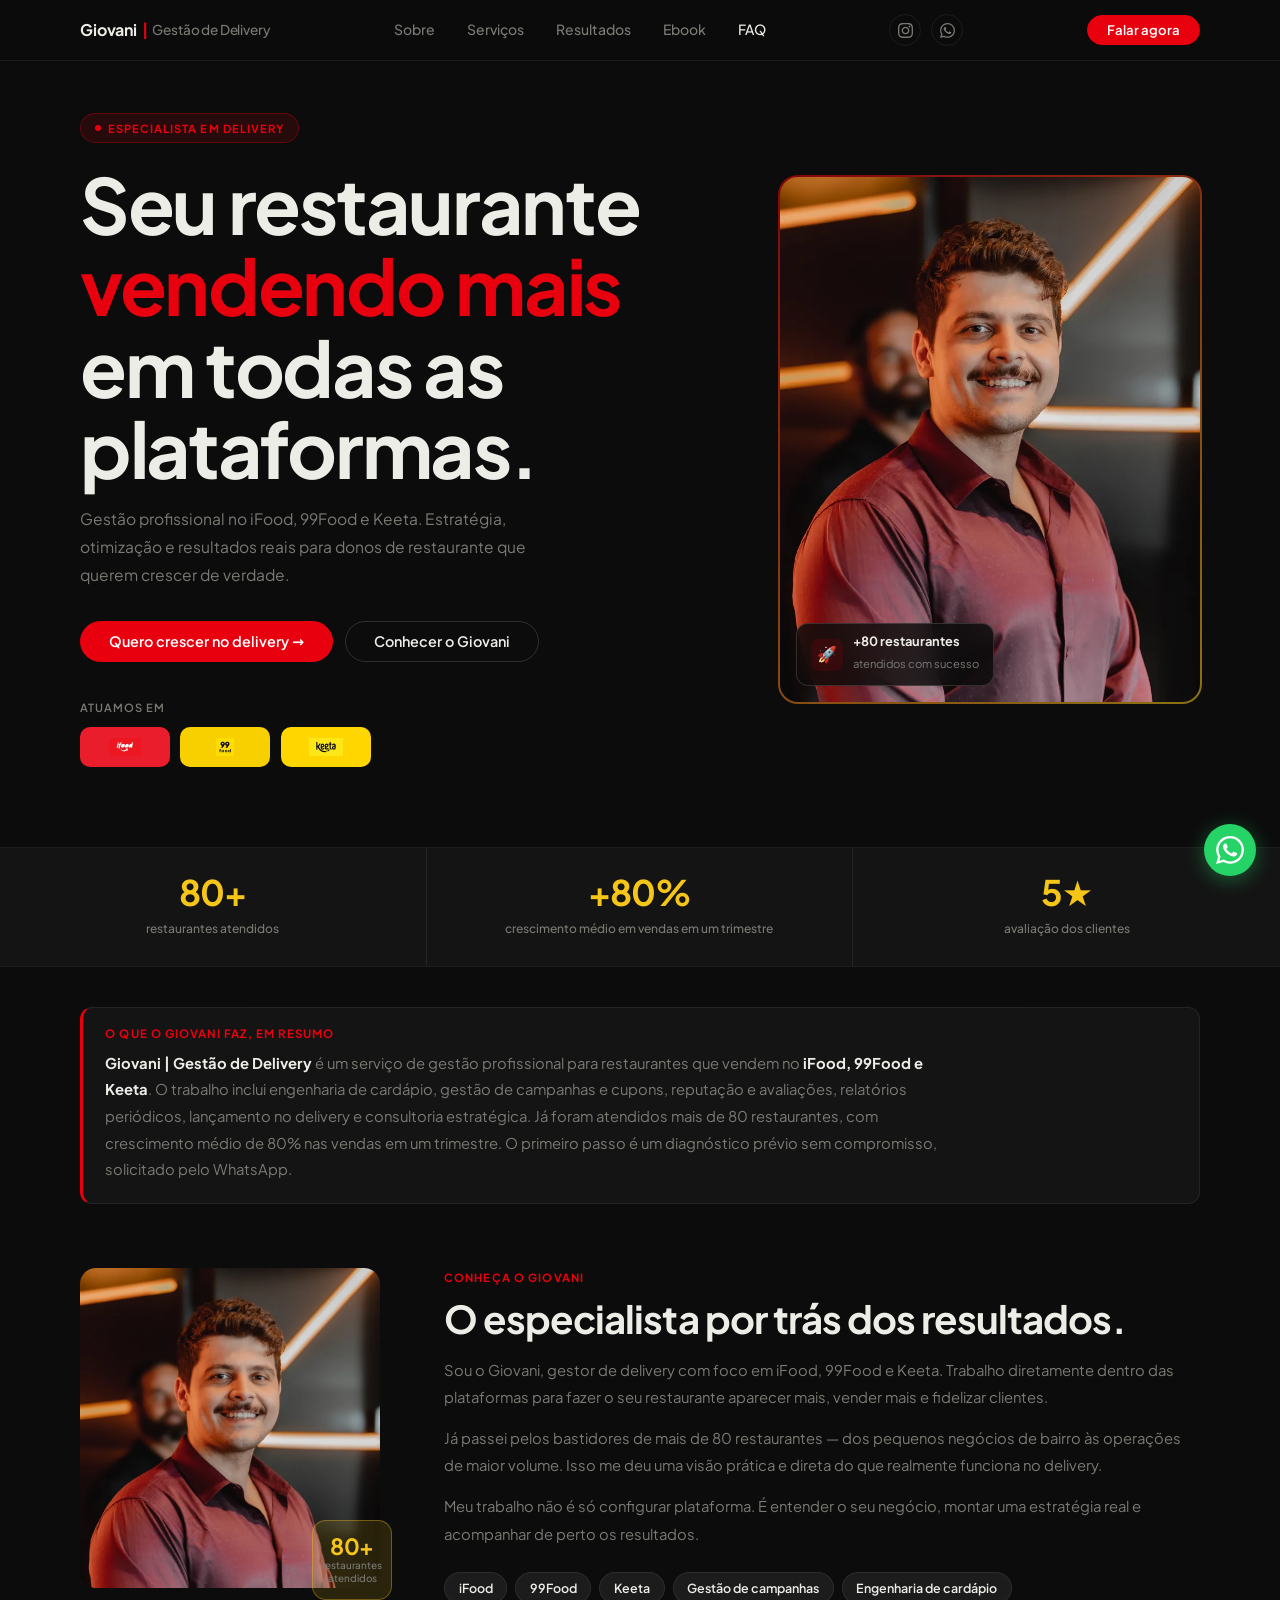
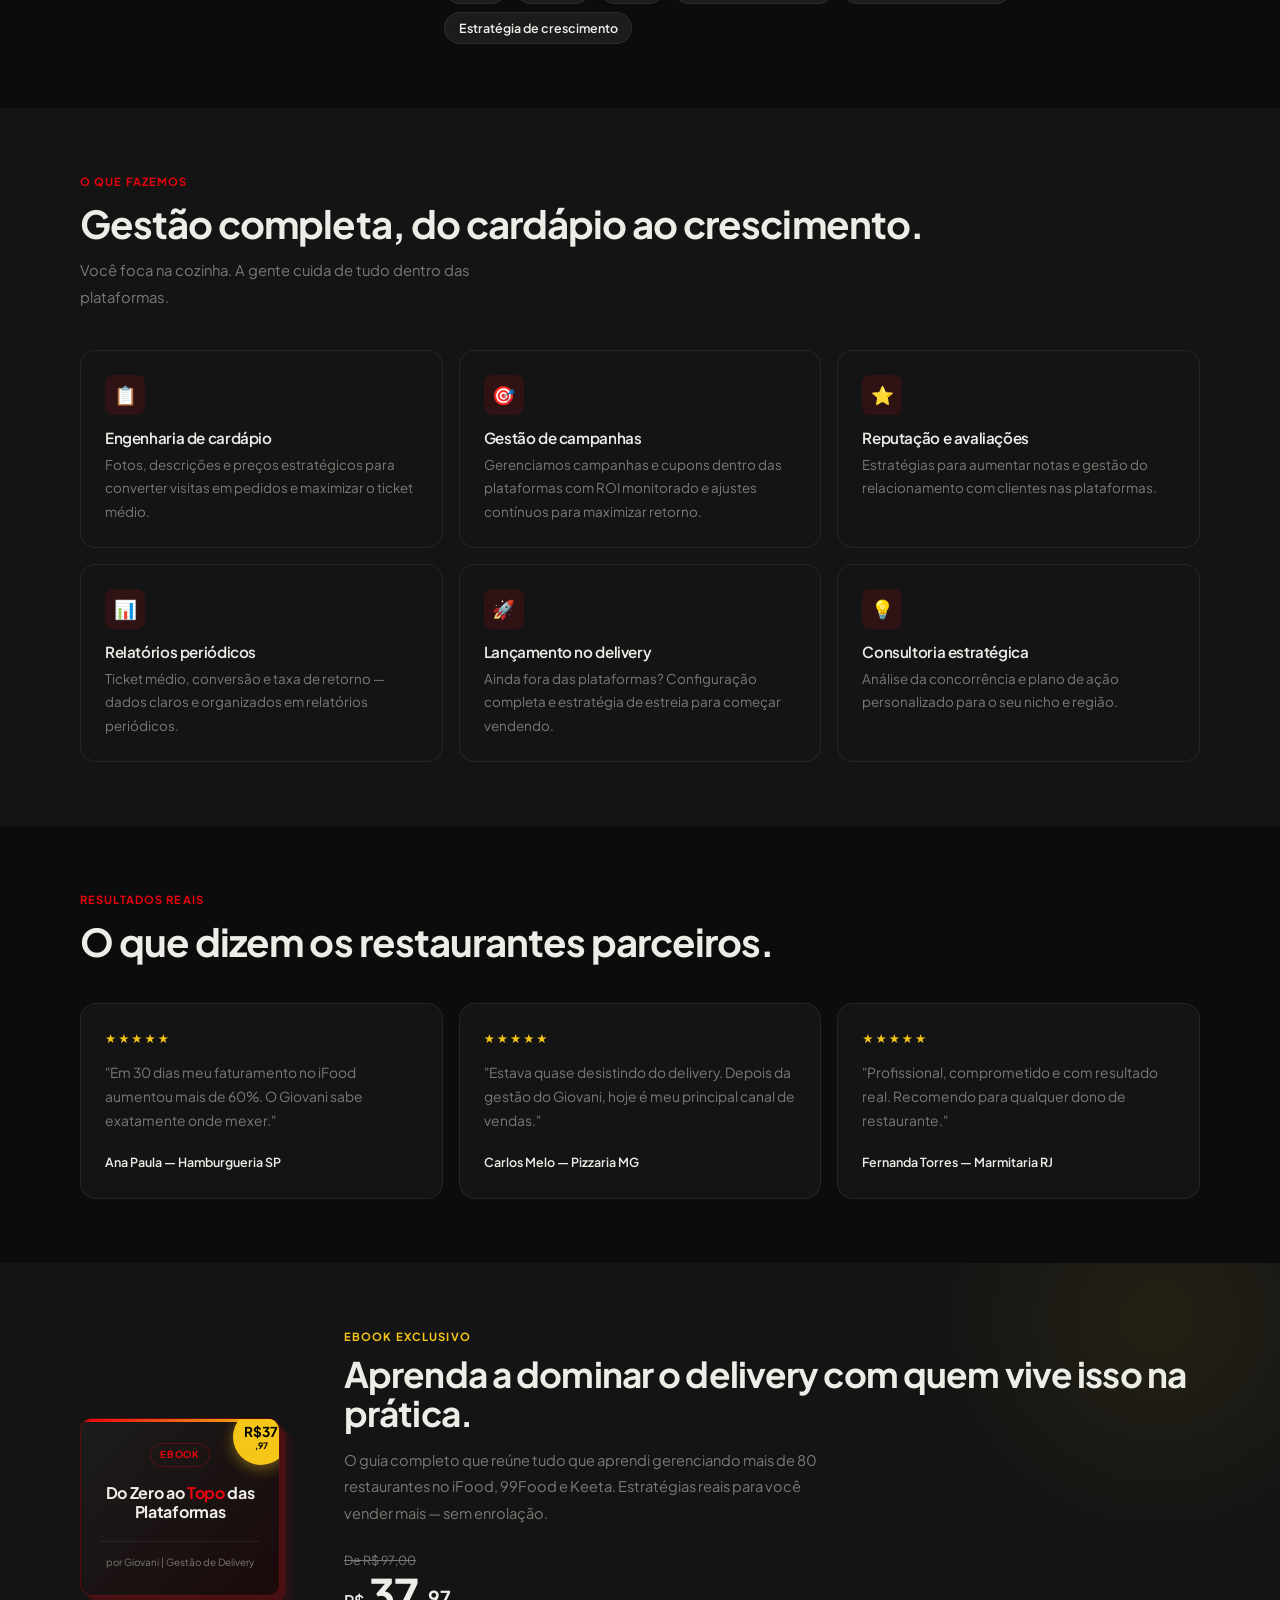
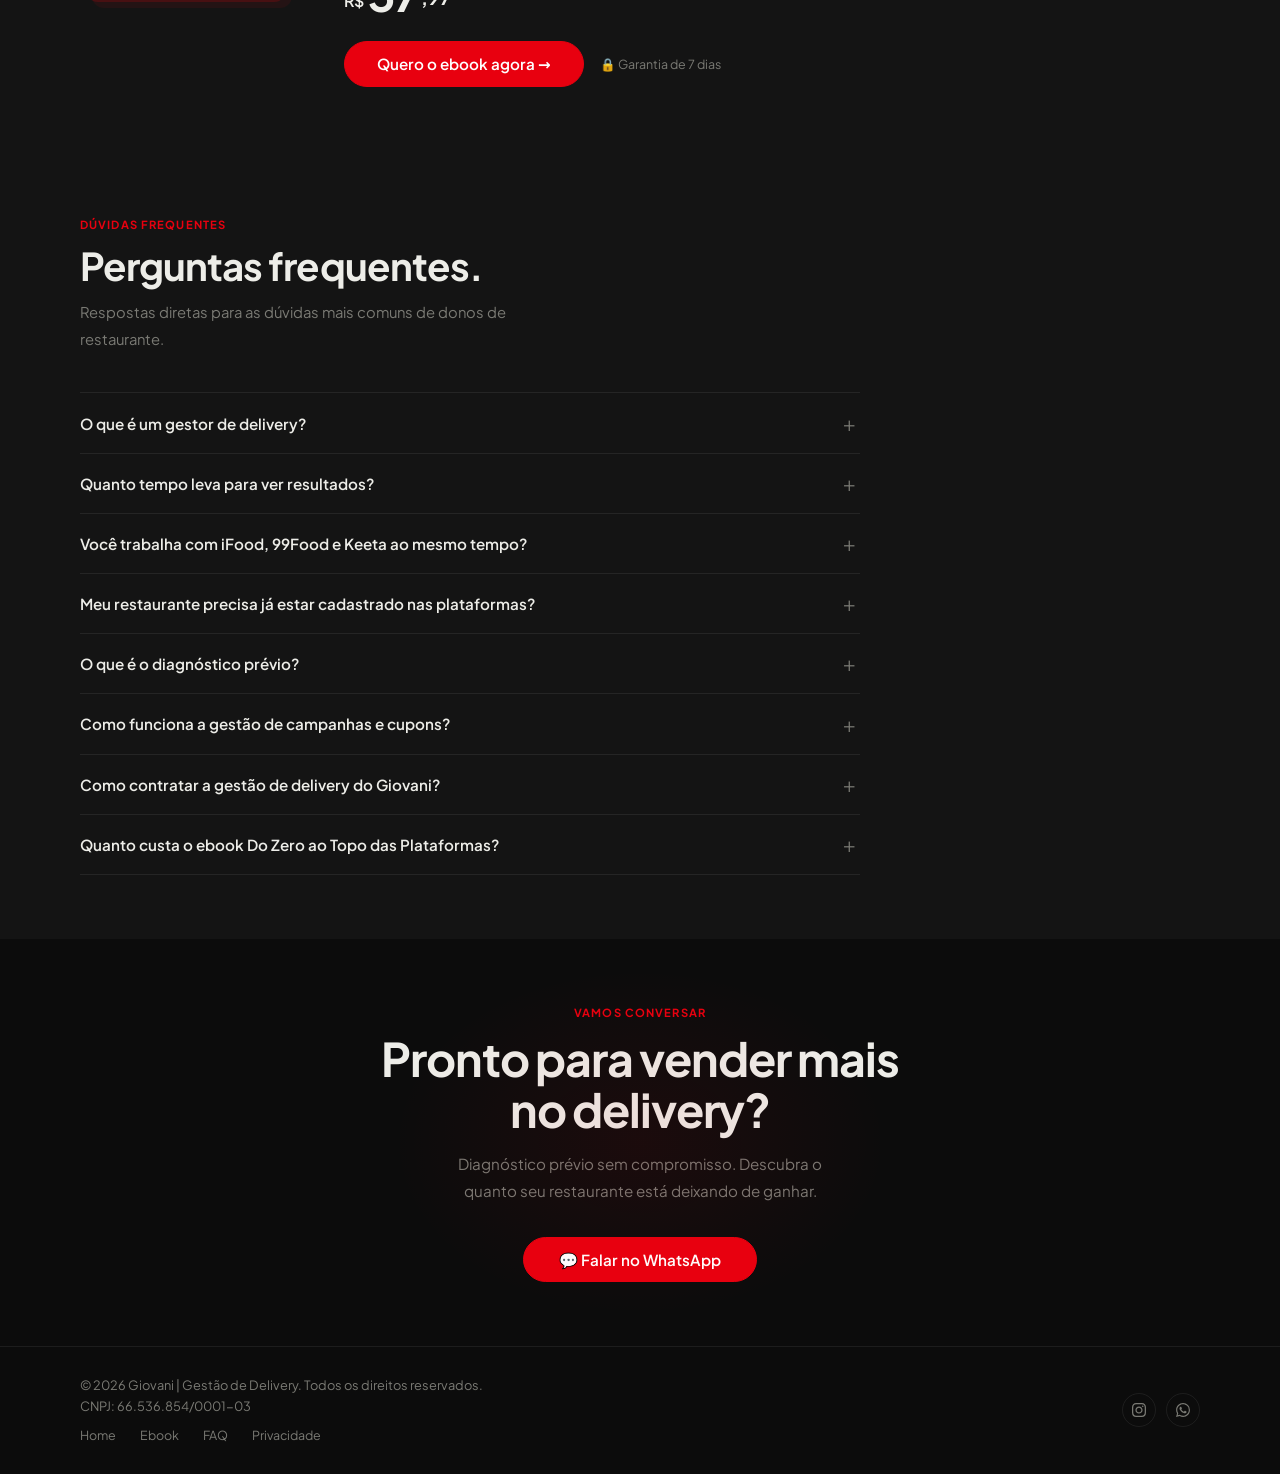
==== commit 886b3a0c: "Add files via upload" ====
--- a/index.html
+++ b/index.html
@@ -1,532 +1,531 @@
-<!DOCTYPE html>
-<html lang="pt-BR">
-<head>
-  <meta charset="UTF-8" />
-  <meta name="viewport" content="width=device-width, initial-scale=1.0" />
-  <title>Gestor de Delivery para iFood, 99Food e Keeta | Giovani</title>
-  <meta name="description" content="Giovani é gestor de delivery especialista em iFood, 99Food e Keeta. Mais de 80 restaurantes atendidos, com crescimento médio de 80% nas vendas em um trimestre." />
-  <meta name="author" content="Giovani" />
-  <meta name="robots" content="index, follow, max-snippet:-1, max-image-preview:large, max-video-preview:-1" />
-  <meta name="theme-color" content="#0C0C0C" />
-  <link rel="canonical" href="https://giovanigestordedelivery.com.br/" />
-  <link rel="alternate" hreflang="pt-BR" href="https://giovanigestordedelivery.com.br/" />
-  <link rel="alternate" hreflang="x-default" href="https://giovanigestordedelivery.com.br/" />
-  <link rel="alternate" type="text/plain" href="https://giovanigestordedelivery.com.br/llms.txt" title="llms.txt" />
-
-  <!-- Geo -->
-  <meta name="geo.region" content="BR" />
-  <meta name="geo.placename" content="Brasil" />
-  <meta name="language" content="pt-BR" />
-
-  <!-- Open Graph -->
-  <meta property="og:type" content="website" />
-  <meta property="og:site_name" content="Giovani | Gestão de Delivery" />
-  <meta property="og:locale" content="pt_BR" />
-  <meta property="og:url" content="https://giovanigestordedelivery.com.br/" />
-  <meta property="og:title" content="Gestor de Delivery para iFood, 99Food e Keeta | Giovani" />
-  <meta property="og:description" content="Especialista em iFood, 99Food e Keeta. +80 restaurantes atendidos e crescimento médio de 80% nas vendas em um trimestre." />
-  <meta property="og:image" content="https://giovanigestordedelivery.com.br/assets/og-image.jpg" />
-  <meta property="og:image:width" content="1200" />
-  <meta property="og:image:height" content="630" />
-  <meta property="og:image:alt" content="Giovani, gestor de delivery especialista em iFood, 99Food e Keeta" />
-
-  <!-- Twitter -->
-  <meta name="twitter:card" content="summary_large_image" />
-  <meta name="twitter:title" content="Gestor de Delivery para iFood, 99Food e Keeta | Giovani" />
-  <meta name="twitter:description" content="Especialista em iFood, 99Food e Keeta. +80 restaurantes atendidos." />
-  <meta name="twitter:image" content="https://giovanigestordedelivery.com.br/assets/og-image.jpg" />
-
-  <link rel="icon" href="/favicon.ico" sizes="48x48" />
-  <link rel="icon" type="image/png" href="/favicon-48.png" sizes="48x48" />
-  <link rel="icon" type="image/png" href="/icon-192.png" sizes="192x192" />
-  <link rel="apple-touch-icon" href="/apple-touch-icon.png" />
-  <link rel="manifest" href="/site.webmanifest" />
-  <link rel="preconnect" href="https://fonts.googleapis.com" />
-  <link rel="preconnect" href="https://fonts.gstatic.com" crossorigin />
-  <link href="https://fonts.googleapis.com/css2?family=Plus+Jakarta+Sans:wght@400;500;600;700&display=swap" rel="stylesheet" />
-  <link rel="stylesheet" href="css/style.css" />
-  <style>
-    /* ── HERO ── */
-    .hero { padding-top: 5.5rem; padding-bottom: 3.5rem; overflow: hidden; }
-    .hero-inner { display: flex; flex-direction: column; gap: 2.5rem; }
-    .hero-title { font-size: clamp(2.1rem, 7.5vw, 4.8rem); line-height: 1.06; letter-spacing: -.03em; margin: 1.25rem 0 1rem; }
-    .hero-desc  { font-size: .975rem; color: var(--muted); max-width: 460px; line-height: 1.8; margin-bottom: 2rem; }
-    .hero-ctas  { display: flex; flex-wrap: wrap; gap: .75rem; margin-bottom: 2.25rem; }
-    .platforms-row   { display: flex; flex-wrap: wrap; align-items: center; gap: .65rem; }
-    .platforms-label { font-size: .7rem; font-weight: 600; letter-spacing: .09em; text-transform: uppercase; color: var(--muted); width: 100%; }
-
-    /* hero photo */
-    .hero-photo-wrap { position: relative; width: 100%; max-width: 340px; margin: 0 auto; }
-    .hero-photo-wrap::before {
-      content: ''; position: absolute; inset: -2px; border-radius: 20px;
-      background: linear-gradient(145deg, var(--orange) 0%, var(--yellow) 100%);
-      z-index: 0; opacity: .55;
-    }
-    .hero-photo {
-      position: relative; z-index: 1; width: 100%;
-      aspect-ratio: 4/5; object-fit: cover; object-position: center top;
-      border-radius: 18px; display: block;
-    }
-    .photo-badge {
-      position: absolute; bottom: 1rem; left: 1rem; z-index: 2;
-      background: rgba(12,12,12,.82); backdrop-filter: blur(10px); -webkit-backdrop-filter: blur(10px);
-      border: 1px solid var(--border-hover); border-radius: 12px;
-      padding: .6rem .9rem; display: flex; align-items: center; gap: .6rem;
-    }
-    .photo-badge-icon { width: 32px; height: 32px; background: var(--orange-dim); border-radius: 8px; display: flex; align-items: center; justify-content: center; font-size: 1rem; flex-shrink: 0; }
-    .photo-badge-text strong { display: block; font-size: .8rem; font-weight: 700; color: var(--text); line-height: 1.2; }
-    .photo-badge-text span   { font-size: .7rem; color: var(--muted); }
-
-    /* ── STATS ── */
-    .stats-bar { display: grid; grid-template-columns: repeat(2,1fr); border-top: 1px solid var(--border); border-bottom: 1px solid var(--border); }
-    .stat-item { background: var(--dark-2); padding: 1.6rem 1rem; text-align: center; border-right: 1px solid var(--border); border-bottom: 1px solid var(--border); }
-    .stat-item:nth-child(2n)        { border-right: none; }
-    .stat-item:nth-last-child(-n+2) { border-bottom: none; }
-    .stat-number { display: block; font-size: 2.2rem; font-weight: 700; color: var(--yellow); line-height: 1; letter-spacing: -.025em; margin-bottom: .3rem; }
-    .stat-label  { font-size: .75rem; color: var(--muted); font-weight: 500; }
-
-    /* ── ABOUT ── */
-    .about-inner { display: flex; flex-direction: column; gap: 2.5rem; }
-    .about-photo-wrap { position: relative; width: 100%; max-width: 300px; }
-    .about-photo { width: 100%; aspect-ratio: 1/1; object-fit: cover; object-position: center top; border-radius: 16px; display: block; }
-    .about-photo-accent {
-      position: absolute; bottom: -12px; right: -12px; width: 80px; height: 80px;
-      background: var(--yellow-dim); border: 1px solid var(--yellow-border);
-      border-radius: 14px; display: flex; flex-direction: column; align-items: center; justify-content: center; gap: 1px;
-    }
-    .about-photo-accent strong { font-size: 1.4rem; font-weight: 700; color: var(--yellow); line-height: 1; letter-spacing: -.02em; }
-    .about-photo-accent span   { font-size: .62rem; color: var(--muted); font-weight: 500; text-align: center; line-height: 1.3; }
-    .about-title { font-size: clamp(1.6rem, 4vw, 2.4rem); margin-bottom: 1rem; }
-    .about-text  { font-size: .925rem; color: var(--muted); line-height: 1.85; margin-bottom: .85rem; }
-    .about-tags  { display: flex; flex-wrap: wrap; gap: .5rem; margin-top: 1.5rem; }
-    .about-tag   { background: var(--dark-3); border: 1px solid var(--border); border-radius: var(--radius-pill); padding: .3rem .85rem; font-size: .78rem; font-weight: 600; color: var(--text); }
-
-    /* ── SERVICES ── */
-    .services-grid { display: grid; grid-template-columns: 1fr; gap: 1rem; margin-top: 2.5rem; }
-    .service-icon  { width: 40px; height: 40px; background: var(--orange-dim); border-radius: var(--radius-sm); display: flex; align-items: center; justify-content: center; font-size: 1.15rem; margin-bottom: .9rem; }
-    .service-title { font-size: .95rem; font-weight: 600; margin-bottom: .4rem; }
-    .service-desc  { font-size: .84rem; color: var(--muted); line-height: 1.75; }
-
-    /* ── EBOOK SECTION (home) ── */
-    .ebook-strip { background: var(--dark-2); position: relative; overflow: hidden; }
-    .ebook-strip::before {
-      content: ''; position: absolute; top: -40%; right: -10%;
-      width: min(500px,100vw); height: min(500px,100vw);
-      background: radial-gradient(circle, rgba(245,197,24,.07) 0%, transparent 65%);
-      pointer-events: none;
-    }
-    .ebook-strip-inner { display: flex; flex-direction: column; gap: 2.5rem; position: relative; z-index: 1; }
-
-    /* mini cover */
-    .ebook-mini-cover {
-      width: 100%; max-width: 220px;
-      background: linear-gradient(135deg, var(--dark-3) 0%, #1a0a0a 100%);
-      border: 1px solid var(--orange-border); border-radius: 12px;
-      padding: 1.5rem 1.25rem; display: flex; flex-direction: column;
-      align-items: center; justify-content: center; text-align: center;
-      box-shadow: 6px 6px 0 rgba(232,0,15,.18), 12px 12px 0 rgba(232,0,15,.07);
-      position: relative; overflow: hidden; flex-shrink: 0;
-    }
-    .ebook-mini-cover::before {
-      content: ''; position: absolute; top: 0; left: 0; right: 0; height: 3px;
-      background: linear-gradient(90deg, var(--orange), var(--yellow));
-    }
-    .ebook-mini-tag {
-      font-size: .6rem; font-weight: 700; letter-spacing: .1em; text-transform: uppercase;
-      color: var(--orange); border: 1px solid var(--orange-border);
-      padding: .18rem .55rem; border-radius: 50px; margin-bottom: 1rem;
-    }
-    .ebook-mini-title { font-size: 1rem; font-weight: 700; line-height: 1.2; letter-spacing: -.02em; color: var(--text); margin-bottom: .5rem; }
-    .ebook-mini-title span { color: var(--orange); }
-    .ebook-mini-author { font-size: .62rem; color: var(--muted); border-top: 1px solid var(--border); padding-top: .75rem; width: 100%; margin-top: .75rem; }
-
-    /* price badge */
-    .ebook-price-badge {
-      position: absolute; top: -10px; right: -10px;
-      background: var(--yellow); color: #000; width: 56px; height: 56px;
-      border-radius: 50%; display: flex; flex-direction: column;
-      align-items: center; justify-content: center;
-      font-size: .55rem; font-weight: 700; text-align: center; line-height: 1.3;
-      box-shadow: 0 4px 14px rgba(245,197,24,.4);
-    }
-    .ebook-price-badge strong { font-size: .85rem; display: block; }
-
-    .ebook-strip-content { flex: 1; }
-    .ebook-strip-pretitle { font-size: .7rem; font-weight: 700; letter-spacing: .1em; text-transform: uppercase; color: var(--yellow); margin-bottom: .6rem; }
-    .ebook-strip-title { font-size: clamp(1.5rem, 4vw, 2.2rem); font-weight: 700; letter-spacing: -.025em; line-height: 1.1; margin-bottom: .9rem; }
-    .ebook-strip-desc  { font-size: .915rem; color: var(--muted); line-height: 1.8; margin-bottom: 1.5rem; max-width: 480px; }
-
-    .ebook-pricing { margin-bottom: 1.5rem; }
-    .ebook-from    { font-size: .78rem; color: var(--muted); text-decoration: line-through; margin-bottom: .1rem; }
-    .ebook-price   { display: flex; align-items: flex-end; gap: .25rem; }
-    .ebook-currency{ font-size: 1rem; font-weight: 600; color: var(--text); padding-bottom: 3px; }
-    .ebook-value   { font-size: 2.8rem; font-weight: 700; color: var(--text); line-height: 1; letter-spacing: -.03em; }
-    .ebook-cents   { font-size: 1.2rem; font-weight: 700; color: var(--text); padding-bottom: 3px; }
-
-    .ebook-cta-row { display: flex; flex-wrap: wrap; align-items: center; gap: 1rem; }
-    .ebook-guarantee { font-size: .78rem; color: var(--muted); display: flex; align-items: center; gap: .4rem; }
-
-    /* ── REVIEWS ── */
-    .reviews-grid  { display: grid; grid-template-columns: 1fr; gap: 1rem; margin-top: 2.5rem; }
-    .review-stars  { color: var(--yellow); font-size: .78rem; letter-spacing: 2px; margin-bottom: .75rem; }
-    .review-text   { font-size: .865rem; color: var(--muted); line-height: 1.75; margin-bottom: .9rem; }
-    .review-author { font-size: .78rem; font-weight: 600; color: var(--text); }
-
-    /* ── FAQ ── */
-    .faq-list { display: flex; flex-direction: column; max-width: 780px; }
-    .faq-item { border-bottom: 1px solid var(--border); }
-    .faq-item:first-child { border-top: 1px solid var(--border); }
-    .faq-question {
-      width: 100%; display: flex; align-items: center; justify-content: space-between; gap: 1rem;
-      padding: 1.2rem 0; background: none; border: none; cursor: pointer; text-align: left;
-      font-family: var(--font); font-size: .95rem; font-weight: 600; color: var(--text); transition: color .2s;
-    }
-    .faq-question:hover, .faq-question[aria-expanded="true"] { color: var(--orange); }
-    .faq-icon {
-      font-size: 1.3rem; font-weight: 300; color: var(--muted); flex-shrink: 0;
-      transition: transform .25s, color .2s; line-height: 1; width: 22px; text-align: center;
-    }
-    .faq-question[aria-expanded="true"] .faq-icon { transform: rotate(45deg); color: var(--orange); }
-    .faq-answer { padding-bottom: 1.2rem; }
-    .faq-answer p { font-size: .875rem; color: var(--muted); line-height: 1.8; }
-    .faq-answer[hidden] { display: none; }
-
-    /* ── CTA ── */
-    .cta-section { text-align: center; position: relative; overflow: hidden; }
-    .cta-section::before {
-      content: ''; position: absolute; top: 50%; left: 50%;
-      transform: translate(-50%,-50%); width: 500px; height: 350px;
-      background: radial-gradient(ellipse, rgba(232,0,15,.07) 0%, transparent 70%);
-      pointer-events: none;
-    }
-    .cta-title { font-size: clamp(1.7rem, 5vw, 2.9rem); margin-bottom: .9rem; }
-    .cta-desc  { font-size: .95rem; color: var(--muted); max-width: 400px; margin: 0 auto 2rem; line-height: 1.8; }
-
-    /* ── RESPONSIVE ── */
-    @media (min-width: 640px) {
-      .services-grid { grid-template-columns: repeat(2,1fr); }
-      .reviews-grid  { grid-template-columns: repeat(2,1fr); }
-    }
-    @media (min-width: 900px) {
-      .hero { padding-top: 7rem; padding-bottom: 5rem; }
-      .hero-inner { flex-direction: row; align-items: center; gap: 4rem; }
-      .hero-photo-wrap { width: 420px; max-width: 420px; flex-shrink: 0; margin: 0; }
-      .stats-bar { grid-template-columns: repeat(3,1fr); }
-      .stat-item { border-bottom: none; }
-      .stat-item:nth-child(2n)  { border-right: 1px solid var(--border); }
-      .stat-item:last-child     { border-right: none; }
-      .about-inner { flex-direction: row; align-items: flex-start; gap: 4rem; }
-      .about-photo-wrap { width: 320px; flex-shrink: 0; }
-      .services-grid { grid-template-columns: repeat(3,1fr); }
-      .reviews-grid  { grid-template-columns: repeat(3,1fr); }
-      .ebook-strip-inner { flex-direction: row; align-items: center; gap: 4rem; }
-      .ebook-mini-cover  { max-width: 200px; }
-    }
-  </style>
-</head>
-
-<body>
-
-  <!-- WHATSAPP FLUTUANTE -->
-  <a href="https://wa.me/5518997632365?text=Ol%C3%A1%20Giovani!%20Vim%20pelo%20site%20e%20quero%20crescer%20no%20delivery."
-     class="wa-float" target="_blank" rel="noopener noreferrer" aria-label="Falar no WhatsApp">
-    <svg viewBox="0 0 24 24"><path d="M17.472 14.382c-.297-.149-1.758-.867-2.03-.967-.273-.099-.471-.148-.67.15-.197.297-.767.966-.94 1.164-.173.199-.347.223-.644.075-.297-.15-1.255-.463-2.39-1.475-.883-.788-1.48-1.761-1.653-2.059-.173-.297-.018-.458.13-.606.134-.133.298-.347.446-.52.149-.174.198-.298.298-.497.099-.198.05-.371-.025-.52-.075-.149-.669-1.612-.916-2.207-.242-.579-.487-.5-.669-.51-.173-.008-.371-.01-.57-.01-.198 0-.52.074-.792.372-.272.297-1.04 1.016-1.04 2.479 0 1.462 1.065 2.875 1.213 3.074.149.198 2.096 3.2 5.077 4.487.709.306 1.262.489 1.694.625.712.227 1.36.195 1.871.118.571-.085 1.758-.719 2.006-1.413.248-.694.248-1.289.173-1.413-.074-.124-.272-.198-.57-.347m-5.421 7.403h-.004a9.87 9.87 0 01-5.031-1.378l-.361-.214-3.741.982.998-3.648-.235-.374a9.86 9.86 0 01-1.51-5.26c.001-5.45 4.436-9.884 9.888-9.884 2.64 0 5.122 1.03 6.988 2.898a9.825 9.825 0 012.893 6.994c-.003 5.45-4.437 9.884-9.885 9.884m8.413-18.297A11.815 11.815 0 0012.05 0C5.495 0 .16 5.335.157 11.892c0 2.096.547 4.142 1.588 5.945L.057 24l6.305-1.654a11.882 11.882 0 005.683 1.448h.005c6.554 0 11.89-5.335 11.893-11.893a11.821 11.821 0 00-3.48-8.413z"/></svg>
-  </a>
-
-  <!-- NAV -->
-  <header class="nav" role="banner">
-    <div class="nav-inner">
-      <a href="/" class="nav-logo">Giovani <span>|</span> <span class="nav-logo-sub">Gestão de Delivery</span></a>
-      <nav class="nav-links" aria-label="Menu principal">
-        <a href="#sobre">Sobre</a>
-        <a href="#servicos">Serviços</a>
-        <a href="#resultados">Resultados</a>
-        <a href="ebook.html">Ebook</a>
-        <a href="#faq">FAQ</a>
-      </nav>
-      <div class="nav-socials">
-        <a href="https://www.instagram.com/giovani.ifood/" target="_blank" rel="noopener noreferrer" aria-label="Instagram">
-          <svg viewBox="0 0 24 24"><path d="M12 2.163c3.204 0 3.584.012 4.85.07 3.252.148 4.771 1.691 4.919 4.919.058 1.265.069 1.645.069 4.849 0 3.205-.012 3.584-.069 4.849-.149 3.225-1.664 4.771-4.919 4.919-1.266.058-1.644.07-4.85.07-3.204 0-3.584-.012-4.849-.07-3.26-.149-4.771-1.699-4.919-4.92-.058-1.265-.07-1.644-.07-4.849 0-3.204.013-3.583.07-4.849.149-3.227 1.664-4.771 4.919-4.919 1.266-.057 1.645-.069 4.849-.069zm0-2.163c-3.259 0-3.667.014-4.947.072-4.358.2-6.78 2.618-6.98 6.98-.059 1.281-.073 1.689-.073 4.948 0 3.259.014 3.668.072 4.948.2 4.358 2.618 6.78 6.98 6.98 1.281.058 1.689.072 4.948.072 3.259 0 3.668-.014 4.948-.072 4.354-.2 6.782-2.618 6.979-6.98.059-1.28.073-1.689.073-4.948 0-3.259-.014-3.667-.072-4.947-.196-4.354-2.617-6.78-6.979-6.98-1.281-.059-1.69-.073-4.949-.073zm0 5.838c-3.403 0-6.162 2.759-6.162 6.162s2.759 6.163 6.162 6.163 6.162-2.759 6.162-6.163c0-3.403-2.759-6.162-6.162-6.162zm0 10.162c-2.209 0-4-1.79-4-4 0-2.209 1.791-4 4-4s4 1.791 4 4c0 2.21-1.791 4-4 4zm6.406-11.845c-.796 0-1.441.645-1.441 1.44s.645 1.44 1.441 1.44c.795 0 1.439-.645 1.439-1.44s-.644-1.44-1.439-1.44z"/></svg>
-        </a>
-        <a href="https://wa.me/5518997632365?text=Ol%C3%A1%20Giovani!%20Vim%20pelo%20site%20e%20quero%20crescer%20no%20delivery." target="_blank" rel="noopener noreferrer" aria-label="WhatsApp">
-          <svg viewBox="0 0 24 24"><path d="M17.472 14.382c-.297-.149-1.758-.867-2.03-.967-.273-.099-.471-.148-.67.15-.197.297-.767.966-.94 1.164-.173.199-.347.223-.644.075-.297-.15-1.255-.463-2.39-1.475-.883-.788-1.48-1.761-1.653-2.059-.173-.297-.018-.458.13-.606.134-.133.298-.347.446-.52.149-.174.198-.298.298-.497.099-.198.05-.371-.025-.52-.075-.149-.669-1.612-.916-2.207-.242-.579-.487-.5-.669-.51-.173-.008-.371-.01-.57-.01-.198 0-.52.074-.792.372-.272.297-1.04 1.016-1.04 2.479 0 1.462 1.065 2.875 1.213 3.074.149.198 2.096 3.2 5.077 4.487.709.306 1.262.489 1.694.625.712.227 1.36.195 1.871.118.571-.085 1.758-.719 2.006-1.413.248-.694.248-1.289.173-1.413-.074-.124-.272-.198-.57-.347m-5.421 7.403h-.004a9.87 9.87 0 01-5.031-1.378l-.361-.214-3.741.982.998-3.648-.235-.374a9.86 9.86 0 01-1.51-5.26c.001-5.45 4.436-9.884 9.888-9.884 2.64 0 5.122 1.03 6.988 2.898a9.825 9.825 0 012.893 6.994c-.003 5.45-4.437 9.884-9.885 9.884m8.413-18.297A11.815 11.815 0 0012.05 0C5.495 0 .16 5.335.157 11.892c0 2.096.547 4.142 1.588 5.945L.057 24l6.305-1.654a11.882 11.882 0 005.683 1.448h.005c6.554 0 11.89-5.335 11.893-11.893a11.821 11.821 0 00-3.48-8.413z"/></svg>
-        </a>
-      </div>
-      <a href="https://wa.me/5518997632365?text=Ol%C3%A1%20Giovani!%20Vim%20pelo%20site%20e%20quero%20crescer%20no%20delivery." class="btn btn-primary nav-cta" target="_blank" rel="noopener noreferrer">Falar agora</a>
-      <button class="nav-burger" id="burger" aria-label="Abrir menu" aria-expanded="false" aria-controls="nav-mobile">
-        <span></span><span></span><span></span>
-      </button>
-    </div>
-    <nav class="nav-mobile" id="nav-mobile" aria-label="Menu mobile">
-      <a href="#sobre">Sobre</a>
-      <a href="#servicos">Serviços</a>
-      <a href="#resultados">Resultados</a>
-      <a href="ebook.html">Ebook</a>
-      <a href="#faq">FAQ</a>
-      <a href="https://wa.me/5518997632365?text=Ol%C3%A1%20Giovani!%20Vim%20pelo%20site%20e%20quero%20crescer%20no%20delivery." target="_blank" rel="noopener noreferrer">💬 Falar no WhatsApp</a>
-    </nav>
-  </header>
-
-  <main>
-
-    <!-- HERO -->
-    <section class="hero section" aria-label="Apresentação">
-      <div class="container">
-        <div class="hero-inner">
-          <div class="hero-content">
-            <div class="badge"><span class="badge-dot" aria-hidden="true"></span>Especialista em Delivery</div>
-            <h1 class="hero-title">Seu restaurante <span class="text-orange">vendendo mais</span> em todas as plataformas.</h1>
-            <p class="hero-desc">Gestão profissional no iFood, 99Food e Keeta. Estratégia, otimização e resultados reais para donos de restaurante que querem crescer de verdade.</p>
-            <div class="hero-ctas">
-              <a href="https://wa.me/5518997632365?text=Ol%C3%A1%20Giovani!%20Vim%20pelo%20site%20e%20quero%20crescer%20no%20delivery." class="btn btn-primary" target="_blank" rel="noopener noreferrer">Quero crescer no delivery →</a>
-              <a href="#sobre" class="btn btn-outline">Conhecer o Giovani</a>
-            </div>
-            <div class="platforms-row">
-              <span class="platforms-label">Atuamos em</span>
-              <span class="platform-logo-pill ifood"><img src="assets/logo-ifood.png" alt="iFood" /></span>
-              <span class="platform-logo-pill food99"><img src="assets/logo-99food.png" alt="99Food" /></span>
-              <span class="platform-logo-pill keeta"><img src="assets/logo-keeta.png" alt="Keeta" /></span>
-            </div>
-          </div>
-          <div class="hero-photo-wrap reveal">
-            <picture><source srcset="assets/giovani.webp" type="image/webp" /><img src="assets/giovani.jpg" alt="Giovani, especialista em gestão de delivery" class="hero-photo" width="420" height="525" loading="eager" fetchpriority="high" decoding="async" /></picture>
-            <div class="photo-badge" aria-hidden="true">
-              <div class="photo-badge-icon">🚀</div>
-              <div class="photo-badge-text">
-                <strong>+80 restaurantes</strong>
-                <span>atendidos com sucesso</span>
-              </div>
-            </div>
-          </div>
-        </div>
-      </div>
-    </section>
-
-    <!-- STATS -->
-    <div class="stats-bar" role="region" aria-label="Números">
-      <div class="stat-item reveal"><strong class="stat-number">80+</strong><span class="stat-label">restaurantes atendidos</span></div>
-      <div class="stat-item reveal"><strong class="stat-number">+80%</strong><span class="stat-label">crescimento médio em vendas em um trimestre</span></div>
-      <div class="stat-item reveal"><strong class="stat-number">5★</strong><span class="stat-label">avaliação dos clientes</span></div>
-    </div>
-
-    <!-- RESPOSTA RÁPIDA (AEO) -->
-    <section class="section answer-section" aria-labelledby="resposta-title">
-      <div class="container">
-        <div class="answer-box reveal">
-          <h2 class="answer-title" id="resposta-title">O que o Giovani faz, em resumo</h2>
-          <p><strong>Giovani | Gestão de Delivery</strong> é um serviço de gestão profissional para restaurantes que vendem no <strong>iFood, 99Food e Keeta</strong>. O trabalho inclui engenharia de cardápio, gestão de campanhas e cupons, reputação e avaliações, relatórios periódicos, lançamento no delivery e consultoria estratégica. Já foram atendidos mais de 80 restaurantes, com crescimento médio de 80% nas vendas em um trimestre. O primeiro passo é um diagnóstico prévio sem compromisso, solicitado pelo WhatsApp.</p>
-        </div>
-      </div>
-    </section>
-
-    <!-- ABOUT -->
-    <section class="section" id="sobre" aria-labelledby="sobre-title">
-      <div class="container">
-        <div class="about-inner">
-          <div class="about-photo-wrap reveal">
-            <picture><source srcset="assets/giovani.webp" type="image/webp" /><img src="assets/giovani.jpg" alt="Foto de Giovani" class="about-photo" width="320" height="320" loading="lazy" decoding="async" /></picture>
-            <div class="about-photo-accent" aria-hidden="true">
-              <strong>80+</strong><span>restaurantes<br>atendidos</span>
-            </div>
-          </div>
-          <div class="reveal">
-            <p class="section-label">Conheça o Giovani</p>
-            <h2 class="about-title" id="sobre-title">O especialista por trás dos resultados.</h2>
-            <p class="about-text">Sou o Giovani, gestor de delivery com foco em iFood, 99Food e Keeta. Trabalho diretamente dentro das plataformas para fazer o seu restaurante aparecer mais, vender mais e fidelizar clientes.</p>
-            <p class="about-text">Já passei pelos bastidores de mais de 80 restaurantes — dos pequenos negócios de bairro às operações de maior volume. Isso me deu uma visão prática e direta do que realmente funciona no delivery.</p>
-            <p class="about-text">Meu trabalho não é só configurar plataforma. É entender o seu negócio, montar uma estratégia real e acompanhar de perto os resultados.</p>
-            <div class="about-tags">
-              <span class="about-tag">iFood</span>
-              <span class="about-tag">99Food</span>
-              <span class="about-tag">Keeta</span>
-              <span class="about-tag">Gestão de campanhas</span>
-              <span class="about-tag">Engenharia de cardápio</span>
-              <span class="about-tag">Estratégia de crescimento</span>
-            </div>
-          </div>
-        </div>
-      </div>
-    </section>
-
-    <!-- SERVICES -->
-    <section class="section bg-alt" id="servicos" aria-labelledby="servicos-title">
-      <div class="container">
-        <p class="section-label">O que fazemos</p>
-        <h2 class="sec-title" id="servicos-title">Gestão completa, do cardápio ao crescimento.</h2>
-        <p class="text-muted" style="font-size:.925rem;max-width:460px;line-height:1.8;">Você foca na cozinha. A gente cuida de tudo dentro das plataformas.</p>
-        <div class="services-grid">
-          <article class="card reveal">
-            <div class="service-icon">📋</div>
-            <h3 class="service-title">Engenharia de cardápio</h3>
-            <p class="service-desc">Fotos, descrições e preços estratégicos para converter visitas em pedidos e maximizar o ticket médio.</p>
-          </article>
-          <article class="card reveal">
-            <div class="service-icon">🎯</div>
-            <h3 class="service-title">Gestão de campanhas</h3>
-            <p class="service-desc">Gerenciamos campanhas e cupons dentro das plataformas com ROI monitorado e ajustes contínuos para maximizar retorno.</p>
-          </article>
-          <article class="card reveal">
-            <div class="service-icon">⭐</div>
-            <h3 class="service-title">Reputação e avaliações</h3>
-            <p class="service-desc">Estratégias para aumentar notas e gestão do relacionamento com clientes nas plataformas.</p>
-          </article>
-          <article class="card reveal">
-            <div class="service-icon">📊</div>
-            <h3 class="service-title">Relatórios periódicos</h3>
-            <p class="service-desc">Ticket médio, conversão e taxa de retorno — dados claros e organizados em relatórios periódicos.</p>
-          </article>
-          <article class="card reveal">
-            <div class="service-icon">🚀</div>
-            <h3 class="service-title">Lançamento no delivery</h3>
-            <p class="service-desc">Ainda fora das plataformas? Configuração completa e estratégia de estreia para começar vendendo.</p>
-          </article>
-          <article class="card reveal">
-            <div class="service-icon">💡</div>
-            <h3 class="service-title">Consultoria estratégica</h3>
-            <p class="service-desc">Análise da concorrência e plano de ação personalizado para o seu nicho e região.</p>
-          </article>
-        </div>
-      </div>
-    </section>
-
-    <!-- REVIEWS -->
-    <section class="section" id="resultados" aria-labelledby="resultados-title">
-      <div class="container">
-        <p class="section-label">Resultados reais</p>
-        <h2 class="sec-title" id="resultados-title">O que dizem os restaurantes parceiros.</h2>
-        <div class="reviews-grid">
-          <article class="card reveal">
-            <div class="review-stars" aria-label="5 estrelas">★★★★★</div>
-            <p class="review-text">"Em 30 dias meu faturamento no iFood aumentou mais de 60%. O Giovani sabe exatamente onde mexer."</p>
-            <span class="review-author">Ana Paula — Hamburgueria SP</span>
-          </article>
-          <article class="card reveal">
-            <div class="review-stars" aria-label="5 estrelas">★★★★★</div>
-            <p class="review-text">"Estava quase desistindo do delivery. Depois da gestão do Giovani, hoje é meu principal canal de vendas."</p>
-            <span class="review-author">Carlos Melo — Pizzaria MG</span>
-          </article>
-          <article class="card reveal">
-            <div class="review-stars" aria-label="5 estrelas">★★★★★</div>
-            <p class="review-text">"Profissional, comprometido e com resultado real. Recomendo para qualquer dono de restaurante."</p>
-            <span class="review-author">Fernanda Torres — Marmitaria RJ</span>
-          </article>
-        </div>
-      </div>
-    </section>
-
-    <!-- EBOOK STRIP -->
-    <section class="section ebook-strip" id="ebook" aria-labelledby="ebook-title">
-      <div class="container">
-        <div class="ebook-strip-inner">
-          <div class="ebook-mini-cover reveal">
-            <div class="ebook-mini-tag">Ebook</div>
-            <div class="ebook-mini-title">Do Zero ao <span>Topo</span> das Plataformas</div>
-            <div class="ebook-mini-author">por Giovani | Gestão de Delivery</div>
-            <div class="ebook-price-badge"><strong>R$37</strong>,97</div>
-          </div>
-          <div class="ebook-strip-content reveal">
-            <p class="ebook-strip-pretitle">Ebook exclusivo</p>
-            <h2 class="ebook-strip-title" id="ebook-title">Aprenda a dominar o delivery com quem vive isso na prática.</h2>
-            <p class="ebook-strip-desc">O guia completo que reúne tudo que aprendi gerenciando mais de 80 restaurantes no iFood, 99Food e Keeta. Estratégias reais para você vender mais — sem enrolação.</p>
-            <div class="ebook-pricing">
-              <p class="ebook-from">De R$ 97,00</p>
-              <div class="ebook-price">
-                <span class="ebook-currency">R$</span>
-                <span class="ebook-value">37</span>
-                <span class="ebook-cents">,97</span>
-              </div>
-            </div>
-            <div class="ebook-cta-row">
-              <a href="https://pay.cakto.com.br/5x4yhgq_942705" class="btn btn-primary" target="_blank" rel="noopener noreferrer" style="font-size:.95rem;padding:.88rem 2rem;">Quero o ebook agora →</a>
-              <span class="ebook-guarantee">🔒 Garantia de 7 dias</span>
-            </div>
-          </div>
-        </div>
-      </div>
-    </section>
-
-    <!-- FAQ -->
-    <section class="section bg-alt" id="faq" aria-labelledby="faq-title">
-      <div class="container">
-        <p class="section-label">Dúvidas frequentes</p>
-        <h2 class="sec-title" id="faq-title">Perguntas frequentes.</h2>
-        <p class="text-muted" style="font-size:.925rem;max-width:480px;line-height:1.8;margin-bottom:2.5rem;">Respostas diretas para as dúvidas mais comuns de donos de restaurante.</p>
-        <div class="faq-list">
-          <div class="faq-item reveal">
-            <button class="faq-question" aria-expanded="false"><span>O que é um gestor de delivery?</span><span class="faq-icon">+</span></button>
-            <div class="faq-answer" hidden><p>Um gestor de delivery é o profissional que cuida de toda a operação do seu restaurante dentro das plataformas como iFood, 99Food e Keeta. Isso inclui configurar e otimizar o cardápio, gerenciar campanhas, monitorar avaliações e interpretar os dados para aumentar suas vendas — enquanto você foca em cozinhar.</p></div>
-          </div>
-          <div class="faq-item reveal">
-            <button class="faq-question" aria-expanded="false"><span>Quanto tempo leva para ver resultados?</span><span class="faq-icon">+</span></button>
-            <div class="faq-answer" hidden><p>Os primeiros resultados geralmente aparecem nas primeiras 2 a 4 semanas, com otimizações no cardápio e nas campanhas. Resultados mais expressivos — como o crescimento médio de 80% nas vendas — costumam se consolidar ao longo de um trimestre de trabalho consistente.</p></div>
-          </div>
-          <div class="faq-item reveal">
-            <button class="faq-question" aria-expanded="false"><span>Você trabalha com iFood, 99Food e Keeta ao mesmo tempo?</span><span class="faq-icon">+</span></button>
-            <div class="faq-answer" hidden><p>Sim. A gestão pode ser feita em uma ou mais plataformas simultaneamente, de acordo com o perfil e os objetivos do seu restaurante. Estar presente em múltiplas plataformas aumenta o alcance e reduz a dependência de um único canal de vendas.</p></div>
-          </div>
-          <div class="faq-item reveal">
-            <button class="faq-question" aria-expanded="false"><span>Meu restaurante precisa já estar cadastrado nas plataformas?</span><span class="faq-icon">+</span></button>
-            <div class="faq-answer" hidden><p>Não necessariamente. Se o seu restaurante ainda não está nas plataformas, fazemos o processo completo de cadastro, configuração inicial e lançamento estratégico. Se já está cadastrado, partimos direto para o diagnóstico prévio e otimização do que já existe.</p></div>
-          </div>
-          <div class="faq-item reveal">
-            <button class="faq-question" aria-expanded="false"><span>O que é o diagnóstico prévio?</span><span class="faq-icon">+</span></button>
-            <div class="faq-answer" hidden><p>O diagnóstico prévio é uma análise detalhada do seu perfil atual nas plataformas de delivery. Avaliamos cardápio, fotos, preços, avaliações, campanhas ativas e posicionamento frente à concorrência. Com isso, identificamos os principais pontos de perda de receita e as oportunidades imediatas de crescimento.</p></div>
-          </div>
-          <div class="faq-item reveal">
-            <button class="faq-question" aria-expanded="false"><span>Como funciona a gestão de campanhas e cupons?</span><span class="faq-icon">+</span></button>
-            <div class="faq-answer" hidden><p>Criamos e gerenciamos campanhas pagas e cupons dentro das próprias plataformas (iFood Ads, por exemplo), monitorando o retorno sobre o investimento em tempo real. O objetivo é atrair novos clientes e reativar quem já pediu, sem comprometer a margem do seu negócio.</p></div>
-          </div>
-          <div class="faq-item reveal">
-            <button class="faq-question" aria-expanded="false"><span>Como contratar a gestão de delivery do Giovani?</span><span class="faq-icon">+</span></button>
-            <div class="faq-answer" hidden><p>O primeiro contato é pelo WhatsApp (+55 18 99763-2365). Depois da conversa, é feito um diagnóstico prévio sem compromisso do perfil do restaurante nas plataformas, e a partir dele é definido o plano de ação.</p></div>
-          </div>
-          <div class="faq-item reveal">
-            <button class="faq-question" aria-expanded="false"><span>Quanto custa o ebook Do Zero ao Topo das Plataformas?</span><span class="faq-icon">+</span></button>
-            <div class="faq-answer" hidden><p>O ebook custa R$ 37,97 em pagamento único, com acesso imediato e garantia de 7 dias. Ele reúne estratégias para vender mais no iFood, 99Food e Keeta, com base na experiência de gestão de mais de 80 restaurantes.</p></div>
-          </div>
-        </div>
-      </div>
-    </section>
-
-    <!-- CTA FINAL -->
-    <section class="section cta-section" aria-labelledby="cta-title">
-      <div class="container">
-        <p class="section-label">Vamos conversar</p>
-        <h2 class="cta-title" id="cta-title">Pronto para vender mais<br>no delivery?</h2>
-        <p class="cta-desc">Diagnóstico prévio sem compromisso. Descubra o quanto seu restaurante está deixando de ganhar.</p>
-        <a href="https://wa.me/5518997632365?text=Ol%C3%A1%20Giovani!%20Vim%20pelo%20site%20e%20quero%20crescer%20no%20delivery." class="btn btn-primary" target="_blank" rel="noopener noreferrer" style="font-size:.95rem;padding:.88rem 2.2rem;">💬 Falar no WhatsApp</a>
-      </div>
-    </section>
-
-  </main>
-
-  <!-- FOOTER -->
-  <footer class="footer" role="contentinfo">
-    <div class="footer-inner">
-      <div>
-        <p class="footer-copy">© 2026 Giovani | Gestão de Delivery. Todos os direitos reservados.<br>CNPJ: 66.536.854/0001-03</p>
-        <div style="display:flex;gap:1.5rem;margin-top:.5rem;">
-          <a href="/" style="font-size:.78rem;color:var(--muted);transition:color .2s;" onmouseover="this.style.color='var(--text)'" onmouseout="this.style.color='var(--muted)'">Home</a>
-          <a href="ebook.html" style="font-size:.78rem;color:var(--muted);transition:color .2s;" onmouseover="this.style.color='var(--text)'" onmouseout="this.style.color='var(--muted)'">Ebook</a>
-          <a href="#faq" style="font-size:.78rem;color:var(--muted);transition:color .2s;" onmouseover="this.style.color='var(--text)'" onmouseout="this.style.color='var(--muted)'">FAQ</a>
-        </div>
-      </div>
-      <div class="footer-socials">
-        <a href="https://www.instagram.com/giovani.ifood/" target="_blank" rel="noopener noreferrer" aria-label="Instagram">
-          <svg viewBox="0 0 24 24"><path d="M12 2.163c3.204 0 3.584.012 4.85.07 3.252.148 4.771 1.691 4.919 4.919.058 1.265.069 1.645.069 4.849 0 3.205-.012 3.584-.069 4.849-.149 3.225-1.664 4.771-4.919 4.919-1.266.058-1.644.07-4.85.07-3.204 0-3.584-.012-4.849-.07-3.26-.149-4.771-1.699-4.919-4.92-.058-1.265-.07-1.644-.07-4.849 0-3.204.013-3.583.07-4.849.149-3.227 1.664-4.771 4.919-4.919 1.266-.057 1.645-.069 4.849-.069zm0-2.163c-3.259 0-3.667.014-4.947.072-4.358.2-6.78 2.618-6.98 6.98-.059 1.281-.073 1.689-.073 4.948 0 3.259.014 3.668.072 4.948.2 4.358 2.618 6.78 6.98 6.98 1.281.058 1.689.072 4.948.072 3.259 0 3.668-.014 4.948-.072 4.354-.2 6.782-2.618 6.979-6.98.059-1.28.073-1.689.073-4.948 0-3.259-.014-3.667-.072-4.947-.196-4.354-2.617-6.78-6.979-6.98-1.281-.059-1.69-.073-4.949-.073zm0 5.838c-3.403 0-6.162 2.759-6.162 6.162s2.759 6.163 6.162 6.163 6.162-2.759 6.162-6.163c0-3.403-2.759-6.162-6.162-6.162zm0 10.162c-2.209 0-4-1.79-4-4 0-2.209 1.791-4 4-4s4 1.791 4 4c0 2.21-1.791 4-4 4zm6.406-11.845c-.796 0-1.441.645-1.441 1.44s.645 1.44 1.441 1.44c.795 0 1.439-.645 1.439-1.44s-.644-1.44-1.439-1.44z"/></svg>
-        </a>
-        <a href="https://wa.me/5518997632365?text=Ol%C3%A1%20Giovani!%20Vim%20pelo%20site%20e%20quero%20crescer%20no%20delivery." target="_blank" rel="noopener noreferrer" aria-label="WhatsApp">
-          <svg viewBox="0 0 24 24"><path d="M17.472 14.382c-.297-.149-1.758-.867-2.03-.967-.273-.099-.471-.148-.67.15-.197.297-.767.966-.94 1.164-.173.199-.347.223-.644.075-.297-.15-1.255-.463-2.39-1.475-.883-.788-1.48-1.761-1.653-2.059-.173-.297-.018-.458.13-.606.134-.133.298-.347.446-.52.149-.174.198-.298.298-.497.099-.198.05-.371-.025-.52-.075-.149-.669-1.612-.916-2.207-.242-.579-.487-.5-.669-.51-.173-.008-.371-.01-.57-.01-.198 0-.52.074-.792.372-.272.297-1.04 1.016-1.04 2.479 0 1.462 1.065 2.875 1.213 3.074.149.198 2.096 3.2 5.077 4.487.709.306 1.262.489 1.694.625.712.227 1.36.195 1.871.118.571-.085 1.758-.719 2.006-1.413.248-.694.248-1.289.173-1.413-.074-.124-.272-.198-.57-.347m-5.421 7.403h-.004a9.87 9.87 0 01-5.031-1.378l-.361-.214-3.741.982.998-3.648-.235-.374a9.86 9.86 0 01-1.51-5.26c.001-5.45 4.436-9.884 9.888-9.884 2.64 0 5.122 1.03 6.988 2.898a9.825 9.825 0 012.893 6.994c-.003 5.45-4.437 9.884-9.885 9.884m8.413-18.297A11.815 11.815 0 0012.05 0C5.495 0 .16 5.335.157 11.892c0 2.096.547 4.142 1.588 5.945L.057 24l6.305-1.654a11.882 11.882 0 005.683 1.448h.005c6.554 0 11.89-5.335 11.893-11.893a11.821 11.821 0 00-3.48-8.413z"/></svg>
-        </a>
-      </div>
-    </div>
-  </footer>
-
-  <!-- JSON-LD: Organization, Person, WebSite, WebPage, FAQPage -->
-  <script type="application/ld+json">
-  {"@context": "https://schema.org", "@graph": [{"@type": ["Organization", "ProfessionalService"], "@id": "https://giovanigestordedelivery.com.br/#organization", "name": "Giovani | Gestão de Delivery", "url": "https://giovanigestordedelivery.com.br/", "logo": "https://giovanigestordedelivery.com.br/assets/giovani.png", "image": "https://giovanigestordedelivery.com.br/assets/giovani.png", "description": "Gestão profissional de delivery para restaurantes no iFood, 99Food e Keeta. Mais de 80 restaurantes atendidos, com crescimento médio de 80% nas vendas em um trimestre.", "taxID": "66.536.854/0001-03", "telephone": "+55-18-99763-2365", "founder": {"@id": "https://giovanigestordedelivery.com.br/#giovani"}, "areaServed": {"@type": "Country", "name": "Brasil"}, "availableLanguage": "pt-BR", "knowsAbout": ["Gestão de delivery", "iFood", "99Food", "Keeta", "Engenharia de cardápio", "Gestão de campanhas e cupons", "Reputação em plataformas de delivery"], "contactPoint": {"@type": "ContactPoint", "contactType": "customer service", "telephone": "+55-18-99763-2365", "availableLanguage": "pt-BR", "areaServed": "BR", "url": "https://wa.me/5518997632365"}, "sameAs": ["https://www.instagram.com/giovani.ifood/"], "hasOfferCatalog": {"@type": "OfferCatalog", "name": "Serviços de gestão de delivery", "itemListElement": [{"@type": "Offer", "itemOffered": {"@type": "Service", "name": "Engenharia de cardápio", "provider": {"@id": "https://giovanigestordedelivery.com.br/#organization"}, "areaServed": "BR"}}, {"@type": "Offer", "itemOffered": {"@type": "Service", "name": "Gestão de campanhas e cupons", "provider": {"@id": "https://giovanigestordedelivery.com.br/#organization"}, "areaServed": "BR"}}, {"@type": "Offer", "itemOffered": {"@type": "Service", "name": "Reputação e avaliações", "provider": {"@id": "https://giovanigestordedelivery.com.br/#organization"}, "areaServed": "BR"}}, {"@type": "Offer", "itemOffered": {"@type": "Service", "name": "Relatórios periódicos", "provider": {"@id": "https://giovanigestordedelivery.com.br/#organization"}, "areaServed": "BR"}}, {"@type": "Offer", "itemOffered": {"@type": "Service", "name": "Lançamento no delivery", "provider": {"@id": "https://giovanigestordedelivery.com.br/#organization"}, "areaServed": "BR"}}, {"@type": "Offer", "itemOffered": {"@type": "Service", "name": "Consultoria estratégica", "provider": {"@id": "https://giovanigestordedelivery.com.br/#organization"}, "areaServed": "BR"}}]}}, {"@type": "Person", "@id": "https://giovanigestordedelivery.com.br/#giovani", "name": "Giovani", "jobTitle": "Gestor de Delivery", "image": "https://giovanigestordedelivery.com.br/assets/giovani.jpg", "url": "https://giovanigestordedelivery.com.br/", "worksFor": {"@id": "https://giovanigestordedelivery.com.br/#organization"}, "knowsAbout": ["iFood", "99Food", "Keeta", "Gestão de delivery"], "sameAs": ["https://www.instagram.com/giovani.ifood/"]}, {"@type": "WebSite", "@id": "https://giovanigestordedelivery.com.br/#website", "url": "https://giovanigestordedelivery.com.br/", "name": "Giovani | Gestão de Delivery", "inLanguage": "pt-BR", "publisher": {"@id": "https://giovanigestordedelivery.com.br/#organization"}}, {"@type": "WebPage", "@id": "https://giovanigestordedelivery.com.br/#webpage", "url": "https://giovanigestordedelivery.com.br/", "name": "Gestor de Delivery para iFood, 99Food e Keeta | Giovani", "inLanguage": "pt-BR", "isPartOf": {"@id": "https://giovanigestordedelivery.com.br/#website"}, "about": {"@id": "https://giovanigestordedelivery.com.br/#organization"}, "primaryImageOfPage": {"@type": "ImageObject", "url": "https://giovanigestordedelivery.com.br/assets/giovani.png"}, "speakable": {"@type": "SpeakableSpecification", "cssSelector": [".hero-title", ".answer-box p"]}}, {"@type": "FAQPage", "@id": "https://giovanigestordedelivery.com.br/#faq", "mainEntity": [{"@type": "Question", "name": "O que é um gestor de delivery?", "acceptedAnswer": {"@type": "Answer", "text": "Um gestor de delivery é o profissional que cuida de toda a operação do seu restaurante dentro das plataformas como iFood, 99Food e Keeta. Isso inclui configurar e otimizar o cardápio, gerenciar campanhas, monitorar avaliações e interpretar os dados para aumentar suas vendas — enquanto você foca em cozinhar."}}, {"@type": "Question", "name": "Quanto tempo leva para ver resultados?", "acceptedAnswer": {"@type": "Answer", "text": "Os primeiros resultados geralmente aparecem nas primeiras 2 a 4 semanas, com otimizações no cardápio e nas campanhas. Resultados mais expressivos — como o crescimento médio de 80% nas vendas — costumam se consolidar ao longo de um trimestre de trabalho consistente."}}, {"@type": "Question", "name": "Você trabalha com iFood, 99Food e Keeta ao mesmo tempo?", "acceptedAnswer": {"@type": "Answer", "text": "Sim. A gestão pode ser feita em uma ou mais plataformas simultaneamente, de acordo com o perfil e os objetivos do seu restaurante. Estar presente em múltiplas plataformas aumenta o alcance e reduz a dependência de um único canal de vendas."}}, {"@type": "Question", "name": "Meu restaurante precisa já estar cadastrado nas plataformas?", "acceptedAnswer": {"@type": "Answer", "text": "Não necessariamente. Se o seu restaurante ainda não está nas plataformas, fazemos o processo completo de cadastro, configuração inicial e lançamento estratégico. Se já está cadastrado, partimos direto para o diagnóstico prévio e otimização do que já existe."}}, {"@type": "Question", "name": "O que é o diagnóstico prévio?", "acceptedAnswer": {"@type": "Answer", "text": "O diagnóstico prévio é uma análise detalhada do seu perfil atual nas plataformas de delivery. Avaliamos cardápio, fotos, preços, avaliações, campanhas ativas e posicionamento frente à concorrência. Com isso, identificamos os principais pontos de perda de receita e as oportunidades imediatas de crescimento."}}, {"@type": "Question", "name": "Como funciona a gestão de campanhas e cupons?", "acceptedAnswer": {"@type": "Answer", "text": "Criamos e gerenciamos campanhas pagas e cupons dentro das próprias plataformas (iFood Ads, por exemplo), monitorando o retorno sobre o investimento em tempo real. O objetivo é atrair novos clientes e reativar quem já pediu, sem comprometer a margem do seu negócio."}}, {"@type": "Question", "name": "Como contratar a gestão de delivery do Giovani?", "acceptedAnswer": {"@type": "Answer", "text": "O primeiro contato é pelo WhatsApp (+55 18 99763-2365). Depois da conversa, é feito um diagnóstico prévio sem compromisso do perfil do restaurante nas plataformas, e a partir dele é definido o plano de ação."}}, {"@type": "Question", "name": "Quanto custa o ebook Do Zero ao Topo das Plataformas?", "acceptedAnswer": {"@type": "Answer", "text": "O ebook custa R$ 37,97 em pagamento único, com acesso imediato e garantia de 7 dias. Ele reúne estratégias para vender mais no iFood, 99Food e Keeta, com base na experiência de gestão de mais de 80 restaurantes."}}]}]}
-  </script>
-
-  <script src="js/main.js" defer></script>
-</body>
-</html>
+<!DOCTYPE html>
+<html lang="pt-BR">
+<head>
+  <meta charset="UTF-8" />
+  <meta name="viewport" content="width=device-width, initial-scale=1.0" />
+  <title>Gestor de Delivery para iFood, 99Food e Keeta | Giovani</title>
+  <meta name="description" content="Giovani é gestor de delivery especialista em iFood, 99Food e Keeta. Mais de 80 restaurantes atendidos, com crescimento médio de 80% nas vendas em um trimestre." />
+  <meta name="author" content="Giovani" />
+  <meta name="robots" content="index, follow, max-snippet:-1, max-image-preview:large, max-video-preview:-1" />
+  <meta name="theme-color" content="#0C0C0C" />
+  <link rel="canonical" href="https://giovanigestordedelivery.com.br/" />
+  <link rel="alternate" hreflang="pt-BR" href="https://giovanigestordedelivery.com.br/" />
+  <link rel="alternate" hreflang="x-default" href="https://giovanigestordedelivery.com.br/" />
+  <link rel="alternate" type="text/plain" href="https://giovanigestordedelivery.com.br/llms.txt" title="llms.txt" />
+
+  <!-- Geo -->
+  <meta name="geo.region" content="BR" />
+  <meta name="geo.placename" content="Brasil" />
+  <meta name="language" content="pt-BR" />
+
+  <!-- Open Graph -->
+  <meta property="og:type" content="website" />
+  <meta property="og:site_name" content="Giovani | Gestão de Delivery" />
+  <meta property="og:locale" content="pt_BR" />
+  <meta property="og:url" content="https://giovanigestordedelivery.com.br/" />
+  <meta property="og:title" content="Gestor de Delivery para iFood, 99Food e Keeta | Giovani" />
+  <meta property="og:description" content="Especialista em iFood, 99Food e Keeta. +80 restaurantes atendidos e crescimento médio de 80% nas vendas em um trimestre." />
+  <meta property="og:image" content="https://giovanigestordedelivery.com.br/assets/og-image.jpg" />
+  <meta property="og:image:width" content="1200" />
+  <meta property="og:image:height" content="630" />
+  <meta property="og:image:alt" content="Giovani, gestor de delivery especialista em iFood, 99Food e Keeta" />
+
+  <!-- Twitter -->
+  <meta name="twitter:card" content="summary_large_image" />
+  <meta name="twitter:title" content="Gestor de Delivery para iFood, 99Food e Keeta | Giovani" />
+  <meta name="twitter:description" content="Especialista em iFood, 99Food e Keeta. +80 restaurantes atendidos." />
+  <meta name="twitter:image" content="https://giovanigestordedelivery.com.br/assets/og-image.jpg" />
+
+  <link rel="icon" href="/favicon.ico" sizes="48x48" />
+  <link rel="icon" type="image/png" href="/favicon-48.png" sizes="48x48" />
+  <link rel="icon" type="image/png" href="/icon-192.png" sizes="192x192" />
+  <link rel="apple-touch-icon" href="/apple-touch-icon.png" />
+  <link rel="manifest" href="/site.webmanifest" />
+  <link rel="preload" href="/fonts/plus-jakarta-sans-latin.woff2" as="font" type="font/woff2" crossorigin />
+  <link rel="stylesheet" href="css/style.css" />
+  <style>
+    /* ── HERO ── */
+    .hero { padding-top: 5.5rem; padding-bottom: 3.5rem; overflow: hidden; }
+    .hero-inner { display: flex; flex-direction: column; gap: 2.5rem; }
+    .hero-title { font-size: clamp(2.1rem, 7.5vw, 4.8rem); line-height: 1.06; letter-spacing: -.03em; margin: 1.25rem 0 1rem; }
+    .hero-desc  { font-size: .975rem; color: var(--muted); max-width: 460px; line-height: 1.8; margin-bottom: 2rem; }
+    .hero-ctas  { display: flex; flex-wrap: wrap; gap: .75rem; margin-bottom: 2.25rem; }
+    .platforms-row   { display: flex; flex-wrap: wrap; align-items: center; gap: .65rem; }
+    .platforms-label { font-size: .7rem; font-weight: 600; letter-spacing: .09em; text-transform: uppercase; color: var(--muted); width: 100%; }
+
+    /* hero photo */
+    .hero-photo-wrap { position: relative; width: 100%; max-width: 340px; margin: 0 auto; }
+    .hero-photo-wrap::before {
+      content: ''; position: absolute; inset: -2px; border-radius: 20px;
+      background: linear-gradient(145deg, var(--orange) 0%, var(--yellow) 100%);
+      z-index: 0; opacity: .55;
+    }
+    .hero-photo {
+      position: relative; z-index: 1; width: 100%;
+      aspect-ratio: 4/5; object-fit: cover; object-position: center top;
+      border-radius: 18px; display: block;
+    }
+    .photo-badge {
+      position: absolute; bottom: 1rem; left: 1rem; z-index: 2;
+      background: rgba(12,12,12,.82); backdrop-filter: blur(10px); -webkit-backdrop-filter: blur(10px);
+      border: 1px solid var(--border-hover); border-radius: 12px;
+      padding: .6rem .9rem; display: flex; align-items: center; gap: .6rem;
+    }
+    .photo-badge-icon { width: 32px; height: 32px; background: var(--orange-dim); border-radius: 8px; display: flex; align-items: center; justify-content: center; font-size: 1rem; flex-shrink: 0; }
+    .photo-badge-text strong { display: block; font-size: .8rem; font-weight: 700; color: var(--text); line-height: 1.2; }
+    .photo-badge-text span   { font-size: .7rem; color: var(--muted); }
+
+    /* ── STATS ── */
+    .stats-bar { display: grid; grid-template-columns: repeat(2,1fr); border-top: 1px solid var(--border); border-bottom: 1px solid var(--border); }
+    .stat-item { background: var(--dark-2); padding: 1.6rem 1rem; text-align: center; border-right: 1px solid var(--border); border-bottom: 1px solid var(--border); }
+    .stat-item:nth-child(2n)        { border-right: none; }
+    .stat-item:nth-last-child(-n+2) { border-bottom: none; }
+    .stat-number { display: block; font-size: 2.2rem; font-weight: 700; color: var(--yellow); line-height: 1; letter-spacing: -.025em; margin-bottom: .3rem; }
+    .stat-label  { font-size: .75rem; color: var(--muted); font-weight: 500; }
+
+    /* ── ABOUT ── */
+    .about-inner { display: flex; flex-direction: column; gap: 2.5rem; }
+    .about-photo-wrap { position: relative; width: 100%; max-width: 300px; }
+    .about-photo { width: 100%; aspect-ratio: 1/1; object-fit: cover; object-position: center top; border-radius: 16px; display: block; }
+    .about-photo-accent {
+      position: absolute; bottom: -12px; right: -12px; width: 80px; height: 80px;
+      background: var(--yellow-dim); border: 1px solid var(--yellow-border);
+      border-radius: 14px; display: flex; flex-direction: column; align-items: center; justify-content: center; gap: 1px;
+    }
+    .about-photo-accent strong { font-size: 1.4rem; font-weight: 700; color: var(--yellow); line-height: 1; letter-spacing: -.02em; }
+    .about-photo-accent span   { font-size: .62rem; color: var(--muted); font-weight: 500; text-align: center; line-height: 1.3; }
+    .about-title { font-size: clamp(1.6rem, 4vw, 2.4rem); margin-bottom: 1rem; }
+    .about-text  { font-size: .925rem; color: var(--muted); line-height: 1.85; margin-bottom: .85rem; }
+    .about-tags  { display: flex; flex-wrap: wrap; gap: .5rem; margin-top: 1.5rem; }
+    .about-tag   { background: var(--dark-3); border: 1px solid var(--border); border-radius: var(--radius-pill); padding: .3rem .85rem; font-size: .78rem; font-weight: 600; color: var(--text); }
+
+    /* ── SERVICES ── */
+    .services-grid { display: grid; grid-template-columns: 1fr; gap: 1rem; margin-top: 2.5rem; }
+    .service-icon  { width: 40px; height: 40px; background: var(--orange-dim); border-radius: var(--radius-sm); display: flex; align-items: center; justify-content: center; font-size: 1.15rem; margin-bottom: .9rem; }
+    .service-title { font-size: .95rem; font-weight: 600; margin-bottom: .4rem; }
+    .service-desc  { font-size: .84rem; color: var(--muted); line-height: 1.75; }
+
+    /* ── EBOOK SECTION (home) ── */
+    .ebook-strip { background: var(--dark-2); position: relative; overflow: hidden; }
+    .ebook-strip::before {
+      content: ''; position: absolute; top: -40%; right: -10%;
+      width: min(500px,100vw); height: min(500px,100vw);
+      background: radial-gradient(circle, rgba(245,197,24,.07) 0%, transparent 65%);
+      pointer-events: none;
+    }
+    .ebook-strip-inner { display: flex; flex-direction: column; gap: 2.5rem; position: relative; z-index: 1; }
+
+    /* mini cover */
+    .ebook-mini-cover {
+      width: 100%; max-width: 220px;
+      background: linear-gradient(135deg, var(--dark-3) 0%, #1a0a0a 100%);
+      border: 1px solid var(--orange-border); border-radius: 12px;
+      padding: 1.5rem 1.25rem; display: flex; flex-direction: column;
+      align-items: center; justify-content: center; text-align: center;
+      box-shadow: 6px 6px 0 rgba(232,0,15,.18), 12px 12px 0 rgba(232,0,15,.07);
+      position: relative; overflow: hidden; flex-shrink: 0;
+    }
+    .ebook-mini-cover::before {
+      content: ''; position: absolute; top: 0; left: 0; right: 0; height: 3px;
+      background: linear-gradient(90deg, var(--orange), var(--yellow));
+    }
+    .ebook-mini-tag {
+      font-size: .6rem; font-weight: 700; letter-spacing: .1em; text-transform: uppercase;
+      color: var(--orange); border: 1px solid var(--orange-border);
+      padding: .18rem .55rem; border-radius: 50px; margin-bottom: 1rem;
+    }
+    .ebook-mini-title { font-size: 1rem; font-weight: 700; line-height: 1.2; letter-spacing: -.02em; color: var(--text); margin-bottom: .5rem; }
+    .ebook-mini-title span { color: var(--orange); }
+    .ebook-mini-author { font-size: .62rem; color: var(--muted); border-top: 1px solid var(--border); padding-top: .75rem; width: 100%; margin-top: .75rem; }
+
+    /* price badge */
+    .ebook-price-badge {
+      position: absolute; top: -10px; right: -10px;
+      background: var(--yellow); color: #000; width: 56px; height: 56px;
+      border-radius: 50%; display: flex; flex-direction: column;
+      align-items: center; justify-content: center;
+      font-size: .55rem; font-weight: 700; text-align: center; line-height: 1.3;
+      box-shadow: 0 4px 14px rgba(245,197,24,.4);
+    }
+    .ebook-price-badge strong { font-size: .85rem; display: block; }
+
+    .ebook-strip-content { flex: 1; }
+    .ebook-strip-pretitle { font-size: .7rem; font-weight: 700; letter-spacing: .1em; text-transform: uppercase; color: var(--yellow); margin-bottom: .6rem; }
+    .ebook-strip-title { font-size: clamp(1.5rem, 4vw, 2.2rem); font-weight: 700; letter-spacing: -.025em; line-height: 1.1; margin-bottom: .9rem; }
+    .ebook-strip-desc  { font-size: .915rem; color: var(--muted); line-height: 1.8; margin-bottom: 1.5rem; max-width: 480px; }
+
+    .ebook-pricing { margin-bottom: 1.5rem; }
+    .ebook-from    { font-size: .78rem; color: var(--muted); text-decoration: line-through; margin-bottom: .1rem; }
+    .ebook-price   { display: flex; align-items: flex-end; gap: .25rem; }
+    .ebook-currency{ font-size: 1rem; font-weight: 600; color: var(--text); padding-bottom: 3px; }
+    .ebook-value   { font-size: 2.8rem; font-weight: 700; color: var(--text); line-height: 1; letter-spacing: -.03em; }
+    .ebook-cents   { font-size: 1.2rem; font-weight: 700; color: var(--text); padding-bottom: 3px; }
+
+    .ebook-cta-row { display: flex; flex-wrap: wrap; align-items: center; gap: 1rem; }
+    .ebook-guarantee { font-size: .78rem; color: var(--muted); display: flex; align-items: center; gap: .4rem; }
+
+    /* ── REVIEWS ── */
+    .reviews-grid  { display: grid; grid-template-columns: 1fr; gap: 1rem; margin-top: 2.5rem; }
+    .review-stars  { color: var(--yellow); font-size: .78rem; letter-spacing: 2px; margin-bottom: .75rem; }
+    .review-text   { font-size: .865rem; color: var(--muted); line-height: 1.75; margin-bottom: .9rem; }
+    .review-author { font-size: .78rem; font-weight: 600; color: var(--text); }
+
+    /* ── FAQ ── */
+    .faq-list { display: flex; flex-direction: column; max-width: 780px; }
+    .faq-item { border-bottom: 1px solid var(--border); }
+    .faq-item:first-child { border-top: 1px solid var(--border); }
+    .faq-question {
+      width: 100%; display: flex; align-items: center; justify-content: space-between; gap: 1rem;
+      padding: 1.2rem 0; background: none; border: none; cursor: pointer; text-align: left;
+      font-family: var(--font); font-size: .95rem; font-weight: 600; color: var(--text); transition: color .2s;
+    }
+    .faq-question:hover, .faq-question[aria-expanded="true"] { color: var(--orange); }
+    .faq-icon {
+      font-size: 1.3rem; font-weight: 300; color: var(--muted); flex-shrink: 0;
+      transition: transform .25s, color .2s; line-height: 1; width: 22px; text-align: center;
+    }
+    .faq-question[aria-expanded="true"] .faq-icon { transform: rotate(45deg); color: var(--orange); }
+    .faq-answer { padding-bottom: 1.2rem; }
+    .faq-answer p { font-size: .875rem; color: var(--muted); line-height: 1.8; }
+    .faq-answer[hidden] { display: none; }
+
+    /* ── CTA ── */
+    .cta-section { text-align: center; position: relative; overflow: hidden; }
+    .cta-section::before {
+      content: ''; position: absolute; top: 50%; left: 50%;
+      transform: translate(-50%,-50%); width: 500px; height: 350px;
+      background: radial-gradient(ellipse, rgba(232,0,15,.07) 0%, transparent 70%);
+      pointer-events: none;
+    }
+    .cta-title { font-size: clamp(1.7rem, 5vw, 2.9rem); margin-bottom: .9rem; }
+    .cta-desc  { font-size: .95rem; color: var(--muted); max-width: 400px; margin: 0 auto 2rem; line-height: 1.8; }
+
+    /* ── RESPONSIVE ── */
+    @media (min-width: 640px) {
+      .services-grid { grid-template-columns: repeat(2,1fr); }
+      .reviews-grid  { grid-template-columns: repeat(2,1fr); }
+    }
+    @media (min-width: 900px) {
+      .hero { padding-top: 7rem; padding-bottom: 5rem; }
+      .hero-inner { flex-direction: row; align-items: center; gap: 4rem; }
+      .hero-photo-wrap { width: 420px; max-width: 420px; flex-shrink: 0; margin: 0; }
+      .stats-bar { grid-template-columns: repeat(3,1fr); }
+      .stat-item { border-bottom: none; }
+      .stat-item:nth-child(2n)  { border-right: 1px solid var(--border); }
+      .stat-item:last-child     { border-right: none; }
+      .about-inner { flex-direction: row; align-items: flex-start; gap: 4rem; }
+      .about-photo-wrap { width: 320px; flex-shrink: 0; }
+      .services-grid { grid-template-columns: repeat(3,1fr); }
+      .reviews-grid  { grid-template-columns: repeat(3,1fr); }
+      .ebook-strip-inner { flex-direction: row; align-items: center; gap: 4rem; }
+      .ebook-mini-cover  { max-width: 200px; }
+    }
+  </style>
+</head>
+
+<body>
+
+  <!-- WHATSAPP FLUTUANTE -->
+  <a href="https://wa.me/5518997632365?text=Ol%C3%A1%20Giovani!%20Vim%20pelo%20site%20e%20quero%20crescer%20no%20delivery."
+     class="wa-float" target="_blank" rel="noopener noreferrer" aria-label="Falar no WhatsApp">
+    <svg viewBox="0 0 24 24"><path d="M17.472 14.382c-.297-.149-1.758-.867-2.03-.967-.273-.099-.471-.148-.67.15-.197.297-.767.966-.94 1.164-.173.199-.347.223-.644.075-.297-.15-1.255-.463-2.39-1.475-.883-.788-1.48-1.761-1.653-2.059-.173-.297-.018-.458.13-.606.134-.133.298-.347.446-.52.149-.174.198-.298.298-.497.099-.198.05-.371-.025-.52-.075-.149-.669-1.612-.916-2.207-.242-.579-.487-.5-.669-.51-.173-.008-.371-.01-.57-.01-.198 0-.52.074-.792.372-.272.297-1.04 1.016-1.04 2.479 0 1.462 1.065 2.875 1.213 3.074.149.198 2.096 3.2 5.077 4.487.709.306 1.262.489 1.694.625.712.227 1.36.195 1.871.118.571-.085 1.758-.719 2.006-1.413.248-.694.248-1.289.173-1.413-.074-.124-.272-.198-.57-.347m-5.421 7.403h-.004a9.87 9.87 0 01-5.031-1.378l-.361-.214-3.741.982.998-3.648-.235-.374a9.86 9.86 0 01-1.51-5.26c.001-5.45 4.436-9.884 9.888-9.884 2.64 0 5.122 1.03 6.988 2.898a9.825 9.825 0 012.893 6.994c-.003 5.45-4.437 9.884-9.885 9.884m8.413-18.297A11.815 11.815 0 0012.05 0C5.495 0 .16 5.335.157 11.892c0 2.096.547 4.142 1.588 5.945L.057 24l6.305-1.654a11.882 11.882 0 005.683 1.448h.005c6.554 0 11.89-5.335 11.893-11.893a11.821 11.821 0 00-3.48-8.413z"/></svg>
+  </a>
+
+  <!-- NAV -->
+  <header class="nav" role="banner">
+    <div class="nav-inner">
+      <a href="/" class="nav-logo">Giovani <span>|</span> <span class="nav-logo-sub">Gestão de Delivery</span></a>
+      <nav class="nav-links" aria-label="Menu principal">
+        <a href="#sobre">Sobre</a>
+        <a href="#servicos">Serviços</a>
+        <a href="#resultados">Resultados</a>
+        <a href="/ebook">Ebook</a>
+        <a href="#faq">FAQ</a>
+      </nav>
+      <div class="nav-socials">
+        <a href="https://www.instagram.com/giovani.ifood/" target="_blank" rel="noopener noreferrer" aria-label="Instagram">
+          <svg viewBox="0 0 24 24"><path d="M12 2.163c3.204 0 3.584.012 4.85.07 3.252.148 4.771 1.691 4.919 4.919.058 1.265.069 1.645.069 4.849 0 3.205-.012 3.584-.069 4.849-.149 3.225-1.664 4.771-4.919 4.919-1.266.058-1.644.07-4.85.07-3.204 0-3.584-.012-4.849-.07-3.26-.149-4.771-1.699-4.919-4.92-.058-1.265-.07-1.644-.07-4.849 0-3.204.013-3.583.07-4.849.149-3.227 1.664-4.771 4.919-4.919 1.266-.057 1.645-.069 4.849-.069zm0-2.163c-3.259 0-3.667.014-4.947.072-4.358.2-6.78 2.618-6.98 6.98-.059 1.281-.073 1.689-.073 4.948 0 3.259.014 3.668.072 4.948.2 4.358 2.618 6.78 6.98 6.98 1.281.058 1.689.072 4.948.072 3.259 0 3.668-.014 4.948-.072 4.354-.2 6.782-2.618 6.979-6.98.059-1.28.073-1.689.073-4.948 0-3.259-.014-3.667-.072-4.947-.196-4.354-2.617-6.78-6.979-6.98-1.281-.059-1.69-.073-4.949-.073zm0 5.838c-3.403 0-6.162 2.759-6.162 6.162s2.759 6.163 6.162 6.163 6.162-2.759 6.162-6.163c0-3.403-2.759-6.162-6.162-6.162zm0 10.162c-2.209 0-4-1.79-4-4 0-2.209 1.791-4 4-4s4 1.791 4 4c0 2.21-1.791 4-4 4zm6.406-11.845c-.796 0-1.441.645-1.441 1.44s.645 1.44 1.441 1.44c.795 0 1.439-.645 1.439-1.44s-.644-1.44-1.439-1.44z"/></svg>
+        </a>
+        <a href="https://wa.me/5518997632365?text=Ol%C3%A1%20Giovani!%20Vim%20pelo%20site%20e%20quero%20crescer%20no%20delivery." target="_blank" rel="noopener noreferrer" aria-label="WhatsApp">
+          <svg viewBox="0 0 24 24"><path d="M17.472 14.382c-.297-.149-1.758-.867-2.03-.967-.273-.099-.471-.148-.67.15-.197.297-.767.966-.94 1.164-.173.199-.347.223-.644.075-.297-.15-1.255-.463-2.39-1.475-.883-.788-1.48-1.761-1.653-2.059-.173-.297-.018-.458.13-.606.134-.133.298-.347.446-.52.149-.174.198-.298.298-.497.099-.198.05-.371-.025-.52-.075-.149-.669-1.612-.916-2.207-.242-.579-.487-.5-.669-.51-.173-.008-.371-.01-.57-.01-.198 0-.52.074-.792.372-.272.297-1.04 1.016-1.04 2.479 0 1.462 1.065 2.875 1.213 3.074.149.198 2.096 3.2 5.077 4.487.709.306 1.262.489 1.694.625.712.227 1.36.195 1.871.118.571-.085 1.758-.719 2.006-1.413.248-.694.248-1.289.173-1.413-.074-.124-.272-.198-.57-.347m-5.421 7.403h-.004a9.87 9.87 0 01-5.031-1.378l-.361-.214-3.741.982.998-3.648-.235-.374a9.86 9.86 0 01-1.51-5.26c.001-5.45 4.436-9.884 9.888-9.884 2.64 0 5.122 1.03 6.988 2.898a9.825 9.825 0 012.893 6.994c-.003 5.45-4.437 9.884-9.885 9.884m8.413-18.297A11.815 11.815 0 0012.05 0C5.495 0 .16 5.335.157 11.892c0 2.096.547 4.142 1.588 5.945L.057 24l6.305-1.654a11.882 11.882 0 005.683 1.448h.005c6.554 0 11.89-5.335 11.893-11.893a11.821 11.821 0 00-3.48-8.413z"/></svg>
+        </a>
+      </div>
+      <a href="https://wa.me/5518997632365?text=Ol%C3%A1%20Giovani!%20Vim%20pelo%20site%20e%20quero%20crescer%20no%20delivery." class="btn btn-primary nav-cta" target="_blank" rel="noopener noreferrer">Falar agora</a>
+      <button class="nav-burger" id="burger" aria-label="Abrir menu" aria-expanded="false" aria-controls="nav-mobile">
+        <span></span><span></span><span></span>
+      </button>
+    </div>
+    <nav class="nav-mobile" id="nav-mobile" aria-label="Menu mobile">
+      <a href="#sobre">Sobre</a>
+      <a href="#servicos">Serviços</a>
+      <a href="#resultados">Resultados</a>
+      <a href="/ebook">Ebook</a>
+      <a href="#faq">FAQ</a>
+      <a href="https://wa.me/5518997632365?text=Ol%C3%A1%20Giovani!%20Vim%20pelo%20site%20e%20quero%20crescer%20no%20delivery." target="_blank" rel="noopener noreferrer">💬 Falar no WhatsApp</a>
+    </nav>
+  </header>
+
+  <main>
+
+    <!-- HERO -->
+    <section class="hero section" aria-label="Apresentação">
+      <div class="container">
+        <div class="hero-inner">
+          <div class="hero-content">
+            <div class="badge"><span class="badge-dot" aria-hidden="true"></span>Especialista em Delivery</div>
+            <h1 class="hero-title">Seu restaurante <span class="text-orange">vendendo mais</span> em todas as plataformas.</h1>
+            <p class="hero-desc">Gestão profissional no iFood, 99Food e Keeta. Estratégia, otimização e resultados reais para donos de restaurante que querem crescer de verdade.</p>
+            <div class="hero-ctas">
+              <a href="https://wa.me/5518997632365?text=Ol%C3%A1%20Giovani!%20Vim%20pelo%20site%20e%20quero%20crescer%20no%20delivery." class="btn btn-primary" target="_blank" rel="noopener noreferrer">Quero crescer no delivery →</a>
+              <a href="#sobre" class="btn btn-outline">Conhecer o Giovani</a>
+            </div>
+            <div class="platforms-row">
+              <span class="platforms-label">Atuamos em</span>
+              <span class="platform-logo-pill ifood"><img src="assets/logo-ifood.webp" alt="iFood" height="18" /></span>
+              <span class="platform-logo-pill food99"><img src="assets/logo-99food.webp" alt="99Food" /></span>
+              <span class="platform-logo-pill keeta"><img src="assets/logo-keeta.webp" alt="Keeta" /></span>
+            </div>
+          </div>
+          <div class="hero-photo-wrap reveal">
+            <picture><source srcset="assets/giovani.webp" type="image/webp" /><img src="assets/giovani.jpg" alt="Giovani, especialista em gestão de delivery" class="hero-photo" width="420" height="525" loading="eager" fetchpriority="high" decoding="async" /></picture>
+            <div class="photo-badge" aria-hidden="true">
+              <div class="photo-badge-icon">🚀</div>
+              <div class="photo-badge-text">
+                <strong>+80 restaurantes</strong>
+                <span>atendidos com sucesso</span>
+              </div>
+            </div>
+          </div>
+        </div>
+      </div>
+    </section>
+
+    <!-- STATS -->
+    <div class="stats-bar" role="region" aria-label="Números">
+      <div class="stat-item reveal"><strong class="stat-number">80+</strong><span class="stat-label">restaurantes atendidos</span></div>
+      <div class="stat-item reveal"><strong class="stat-number">+80%</strong><span class="stat-label">crescimento médio em vendas em um trimestre</span></div>
+      <div class="stat-item reveal"><strong class="stat-number">5★</strong><span class="stat-label">avaliação dos clientes</span></div>
+    </div>
+
+    <!-- RESPOSTA RÁPIDA (AEO) -->
+    <section class="section answer-section" aria-labelledby="resposta-title">
+      <div class="container">
+        <div class="answer-box reveal">
+          <h2 class="answer-title" id="resposta-title">O que o Giovani faz, em resumo</h2>
+          <p><strong>Giovani | Gestão de Delivery</strong> é um serviço de gestão profissional para restaurantes que vendem no <strong>iFood, 99Food e Keeta</strong>. O trabalho inclui engenharia de cardápio, gestão de campanhas e cupons, reputação e avaliações, relatórios periódicos, lançamento no delivery e consultoria estratégica. Já foram atendidos mais de 80 restaurantes, com crescimento médio de 80% nas vendas em um trimestre. O primeiro passo é um diagnóstico prévio sem compromisso, solicitado pelo WhatsApp.</p>
+        </div>
+      </div>
+    </section>
+
+    <!-- ABOUT -->
+    <section class="section" id="sobre" aria-labelledby="sobre-title">
+      <div class="container">
+        <div class="about-inner">
+          <div class="about-photo-wrap reveal">
+            <picture><source srcset="assets/giovani.webp" type="image/webp" /><img src="assets/giovani.jpg" alt="Foto de Giovani" class="about-photo" width="320" height="320" loading="lazy" decoding="async" /></picture>
+            <div class="about-photo-accent" aria-hidden="true">
+              <strong>80+</strong><span>restaurantes<br>atendidos</span>
+            </div>
+          </div>
+          <div class="reveal">
+            <p class="section-label">Conheça o Giovani</p>
+            <h2 class="about-title" id="sobre-title">O especialista por trás dos resultados.</h2>
+            <p class="about-text">Sou o Giovani, gestor de delivery com foco em iFood, 99Food e Keeta. Trabalho diretamente dentro das plataformas para fazer o seu restaurante aparecer mais, vender mais e fidelizar clientes.</p>
+            <p class="about-text">Já passei pelos bastidores de mais de 80 restaurantes — dos pequenos negócios de bairro às operações de maior volume. Isso me deu uma visão prática e direta do que realmente funciona no delivery.</p>
+            <p class="about-text">Meu trabalho não é só configurar plataforma. É entender o seu negócio, montar uma estratégia real e acompanhar de perto os resultados.</p>
+            <div class="about-tags">
+              <span class="about-tag">iFood</span>
+              <span class="about-tag">99Food</span>
+              <span class="about-tag">Keeta</span>
+              <span class="about-tag">Gestão de campanhas</span>
+              <span class="about-tag">Engenharia de cardápio</span>
+              <span class="about-tag">Estratégia de crescimento</span>
+            </div>
+          </div>
+        </div>
+      </div>
+    </section>
+
+    <!-- SERVICES -->
+    <section class="section bg-alt" id="servicos" aria-labelledby="servicos-title">
+      <div class="container">
+        <p class="section-label">O que fazemos</p>
+        <h2 class="sec-title" id="servicos-title">Gestão completa, do cardápio ao crescimento.</h2>
+        <p class="text-muted" style="font-size:.925rem;max-width:460px;line-height:1.8;">Você foca na cozinha. A gente cuida de tudo dentro das plataformas.</p>
+        <div class="services-grid">
+          <article class="card reveal">
+            <div class="service-icon">📋</div>
+            <h3 class="service-title">Engenharia de cardápio</h3>
+            <p class="service-desc">Fotos, descrições e preços estratégicos para converter visitas em pedidos e maximizar o ticket médio.</p>
+          </article>
+          <article class="card reveal">
+            <div class="service-icon">🎯</div>
+            <h3 class="service-title">Gestão de campanhas</h3>
+            <p class="service-desc">Gerenciamos campanhas e cupons dentro das plataformas com ROI monitorado e ajustes contínuos para maximizar retorno.</p>
+          </article>
+          <article class="card reveal">
+            <div class="service-icon">⭐</div>
+            <h3 class="service-title">Reputação e avaliações</h3>
+            <p class="service-desc">Estratégias para aumentar notas e gestão do relacionamento com clientes nas plataformas.</p>
+          </article>
+          <article class="card reveal">
+            <div class="service-icon">📊</div>
+            <h3 class="service-title">Relatórios periódicos</h3>
+            <p class="service-desc">Ticket médio, conversão e taxa de retorno — dados claros e organizados em relatórios periódicos.</p>
+          </article>
+          <article class="card reveal">
+            <div class="service-icon">🚀</div>
+            <h3 class="service-title">Lançamento no delivery</h3>
+            <p class="service-desc">Ainda fora das plataformas? Configuração completa e estratégia de estreia para começar vendendo.</p>
+          </article>
+          <article class="card reveal">
+            <div class="service-icon">💡</div>
+            <h3 class="service-title">Consultoria estratégica</h3>
+            <p class="service-desc">Análise da concorrência e plano de ação personalizado para o seu nicho e região.</p>
+          </article>
+        </div>
+      </div>
+    </section>
+
+    <!-- REVIEWS -->
+    <section class="section" id="resultados" aria-labelledby="resultados-title">
+      <div class="container">
+        <p class="section-label">Resultados reais</p>
+        <h2 class="sec-title" id="resultados-title">O que dizem os restaurantes parceiros.</h2>
+        <div class="reviews-grid">
+          <article class="card reveal">
+            <div class="review-stars" aria-label="5 estrelas">★★★★★</div>
+            <p class="review-text">"Em 30 dias meu faturamento no iFood aumentou mais de 60%. O Giovani sabe exatamente onde mexer."</p>
+            <span class="review-author">Ana Paula — Hamburgueria SP</span>
+          </article>
+          <article class="card reveal">
+            <div class="review-stars" aria-label="5 estrelas">★★★★★</div>
+            <p class="review-text">"Estava quase desistindo do delivery. Depois da gestão do Giovani, hoje é meu principal canal de vendas."</p>
+            <span class="review-author">Carlos Melo — Pizzaria MG</span>
+          </article>
+          <article class="card reveal">
+            <div class="review-stars" aria-label="5 estrelas">★★★★★</div>
+            <p class="review-text">"Profissional, comprometido e com resultado real. Recomendo para qualquer dono de restaurante."</p>
+            <span class="review-author">Fernanda Torres — Marmitaria RJ</span>
+          </article>
+        </div>
+      </div>
+    </section>
+
+    <!-- EBOOK STRIP -->
+    <section class="section ebook-strip" id="ebook" aria-labelledby="ebook-title">
+      <div class="container">
+        <div class="ebook-strip-inner">
+          <div class="ebook-mini-cover reveal">
+            <div class="ebook-mini-tag">Ebook</div>
+            <div class="ebook-mini-title">Do Zero ao <span>Topo</span> das Plataformas</div>
+            <div class="ebook-mini-author">por Giovani | Gestão de Delivery</div>
+            <div class="ebook-price-badge"><strong>R$37</strong>,97</div>
+          </div>
+          <div class="ebook-strip-content reveal">
+            <p class="ebook-strip-pretitle">Ebook exclusivo</p>
+            <h2 class="ebook-strip-title" id="ebook-title">Aprenda a dominar o delivery com quem vive isso na prática.</h2>
+            <p class="ebook-strip-desc">O guia completo que reúne tudo que aprendi gerenciando mais de 80 restaurantes no iFood, 99Food e Keeta. Estratégias reais para você vender mais — sem enrolação.</p>
+            <div class="ebook-pricing">
+              <p class="ebook-from">De R$ 97,00</p>
+              <div class="ebook-price">
+                <span class="ebook-currency">R$</span>
+                <span class="ebook-value">37</span>
+                <span class="ebook-cents">,97</span>
+              </div>
+            </div>
+            <div class="ebook-cta-row">
+              <a href="https://pay.cakto.com.br/5x4yhgq_942705" class="btn btn-primary" target="_blank" rel="noopener noreferrer" style="font-size:.95rem;padding:.88rem 2rem;">Quero o ebook agora →</a>
+              <span class="ebook-guarantee">🔒 Garantia de 7 dias</span>
+            </div>
+          </div>
+        </div>
+      </div>
+    </section>
+
+    <!-- FAQ -->
+    <section class="section bg-alt" id="faq" aria-labelledby="faq-title">
+      <div class="container">
+        <p class="section-label">Dúvidas frequentes</p>
+        <h2 class="sec-title" id="faq-title">Perguntas frequentes.</h2>
+        <p class="text-muted" style="font-size:.925rem;max-width:480px;line-height:1.8;margin-bottom:2.5rem;">Respostas diretas para as dúvidas mais comuns de donos de restaurante.</p>
+        <div class="faq-list">
+          <div class="faq-item reveal">
+            <button class="faq-question" aria-expanded="false"><span>O que é um gestor de delivery?</span><span class="faq-icon">+</span></button>
+            <div class="faq-answer" hidden><p>Um gestor de delivery é o profissional que cuida de toda a operação do seu restaurante dentro das plataformas como iFood, 99Food e Keeta. Isso inclui configurar e otimizar o cardápio, gerenciar campanhas, monitorar avaliações e interpretar os dados para aumentar suas vendas — enquanto você foca em cozinhar.</p></div>
+          </div>
+          <div class="faq-item reveal">
+            <button class="faq-question" aria-expanded="false"><span>Quanto tempo leva para ver resultados?</span><span class="faq-icon">+</span></button>
+            <div class="faq-answer" hidden><p>Os primeiros resultados geralmente aparecem nas primeiras 2 a 4 semanas, com otimizações no cardápio e nas campanhas. Resultados mais expressivos — como o crescimento médio de 80% nas vendas — costumam se consolidar ao longo de um trimestre de trabalho consistente.</p></div>
+          </div>
+          <div class="faq-item reveal">
+            <button class="faq-question" aria-expanded="false"><span>Você trabalha com iFood, 99Food e Keeta ao mesmo tempo?</span><span class="faq-icon">+</span></button>
+            <div class="faq-answer" hidden><p>Sim. A gestão pode ser feita em uma ou mais plataformas simultaneamente, de acordo com o perfil e os objetivos do seu restaurante. Estar presente em múltiplas plataformas aumenta o alcance e reduz a dependência de um único canal de vendas.</p></div>
+          </div>
+          <div class="faq-item reveal">
+            <button class="faq-question" aria-expanded="false"><span>Meu restaurante precisa já estar cadastrado nas plataformas?</span><span class="faq-icon">+</span></button>
+            <div class="faq-answer" hidden><p>Não necessariamente. Se o seu restaurante ainda não está nas plataformas, fazemos o processo completo de cadastro, configuração inicial e lançamento estratégico. Se já está cadastrado, partimos direto para o diagnóstico prévio e otimização do que já existe.</p></div>
+          </div>
+          <div class="faq-item reveal">
+            <button class="faq-question" aria-expanded="false"><span>O que é o diagnóstico prévio?</span><span class="faq-icon">+</span></button>
+            <div class="faq-answer" hidden><p>O diagnóstico prévio é uma análise detalhada do seu perfil atual nas plataformas de delivery. Avaliamos cardápio, fotos, preços, avaliações, campanhas ativas e posicionamento frente à concorrência. Com isso, identificamos os principais pontos de perda de receita e as oportunidades imediatas de crescimento.</p></div>
+          </div>
+          <div class="faq-item reveal">
+            <button class="faq-question" aria-expanded="false"><span>Como funciona a gestão de campanhas e cupons?</span><span class="faq-icon">+</span></button>
+            <div class="faq-answer" hidden><p>Criamos e gerenciamos campanhas pagas e cupons dentro das próprias plataformas (iFood Ads, por exemplo), monitorando o retorno sobre o investimento em tempo real. O objetivo é atrair novos clientes e reativar quem já pediu, sem comprometer a margem do seu negócio.</p></div>
+          </div>
+          <div class="faq-item reveal">
+            <button class="faq-question" aria-expanded="false"><span>Como contratar a gestão de delivery do Giovani?</span><span class="faq-icon">+</span></button>
+            <div class="faq-answer" hidden><p>O primeiro contato é pelo WhatsApp (+55 18 99763-2365). Depois da conversa, é feito um diagnóstico prévio sem compromisso do perfil do restaurante nas plataformas, e a partir dele é definido o plano de ação.</p></div>
+          </div>
+          <div class="faq-item reveal">
+            <button class="faq-question" aria-expanded="false"><span>Quanto custa o ebook Do Zero ao Topo das Plataformas?</span><span class="faq-icon">+</span></button>
+            <div class="faq-answer" hidden><p>O ebook custa R$ 37,97 em pagamento único, com acesso imediato e garantia de 7 dias. Ele reúne estratégias para vender mais no iFood, 99Food e Keeta, com base na experiência de gestão de mais de 80 restaurantes.</p></div>
+          </div>
+        </div>
+      </div>
+    </section>
+
+    <!-- CTA FINAL -->
+    <section class="section cta-section" aria-labelledby="cta-title">
+      <div class="container">
+        <p class="section-label">Vamos conversar</p>
+        <h2 class="cta-title" id="cta-title">Pronto para vender mais<br>no delivery?</h2>
+        <p class="cta-desc">Diagnóstico prévio sem compromisso. Descubra o quanto seu restaurante está deixando de ganhar.</p>
+        <a href="https://wa.me/5518997632365?text=Ol%C3%A1%20Giovani!%20Vim%20pelo%20site%20e%20quero%20crescer%20no%20delivery." class="btn btn-primary" target="_blank" rel="noopener noreferrer" style="font-size:.95rem;padding:.88rem 2.2rem;">💬 Falar no WhatsApp</a>
+      </div>
+    </section>
+
+  </main>
+
+  <!-- FOOTER -->
+  <footer class="footer" role="contentinfo">
+    <div class="footer-inner">
+      <div>
+        <p class="footer-copy">© 2026 Giovani | Gestão de Delivery. Todos os direitos reservados.<br>CNPJ: 66.536.854/0001-03</p>
+        <div style="display:flex;gap:1.5rem;margin-top:.5rem;">
+          <a href="/" style="font-size:.78rem;color:var(--muted);transition:color .2s;" onmouseover="this.style.color='var(--text)'" onmouseout="this.style.color='var(--muted)'">Home</a>
+          <a href="/ebook" style="font-size:.78rem;color:var(--muted);transition:color .2s;" onmouseover="this.style.color='var(--text)'" onmouseout="this.style.color='var(--muted)'">Ebook</a>
+          <a href="#faq" style="font-size:.78rem;color:var(--muted);transition:color .2s;" onmouseover="this.style.color='var(--text)'" onmouseout="this.style.color='var(--muted)'">FAQ</a>
+          <a href="/privacidade" style="font-size:.78rem;color:var(--muted);transition:color .2s;" onmouseover="this.style.color='var(--text)'" onmouseout="this.style.color='var(--muted)'">Privacidade</a>
+        </div>
+      </div>
+      <div class="footer-socials">
+        <a href="https://www.instagram.com/giovani.ifood/" target="_blank" rel="noopener noreferrer" aria-label="Instagram">
+          <svg viewBox="0 0 24 24"><path d="M12 2.163c3.204 0 3.584.012 4.85.07 3.252.148 4.771 1.691 4.919 4.919.058 1.265.069 1.645.069 4.849 0 3.205-.012 3.584-.069 4.849-.149 3.225-1.664 4.771-4.919 4.919-1.266.058-1.644.07-4.85.07-3.204 0-3.584-.012-4.849-.07-3.26-.149-4.771-1.699-4.919-4.92-.058-1.265-.07-1.644-.07-4.849 0-3.204.013-3.583.07-4.849.149-3.227 1.664-4.771 4.919-4.919 1.266-.057 1.645-.069 4.849-.069zm0-2.163c-3.259 0-3.667.014-4.947.072-4.358.2-6.78 2.618-6.98 6.98-.059 1.281-.073 1.689-.073 4.948 0 3.259.014 3.668.072 4.948.2 4.358 2.618 6.78 6.98 6.98 1.281.058 1.689.072 4.948.072 3.259 0 3.668-.014 4.948-.072 4.354-.2 6.782-2.618 6.979-6.98.059-1.28.073-1.689.073-4.948 0-3.259-.014-3.667-.072-4.947-.196-4.354-2.617-6.78-6.979-6.98-1.281-.059-1.69-.073-4.949-.073zm0 5.838c-3.403 0-6.162 2.759-6.162 6.162s2.759 6.163 6.162 6.163 6.162-2.759 6.162-6.163c0-3.403-2.759-6.162-6.162-6.162zm0 10.162c-2.209 0-4-1.79-4-4 0-2.209 1.791-4 4-4s4 1.791 4 4c0 2.21-1.791 4-4 4zm6.406-11.845c-.796 0-1.441.645-1.441 1.44s.645 1.44 1.441 1.44c.795 0 1.439-.645 1.439-1.44s-.644-1.44-1.439-1.44z"/></svg>
+        </a>
+        <a href="https://wa.me/5518997632365?text=Ol%C3%A1%20Giovani!%20Vim%20pelo%20site%20e%20quero%20crescer%20no%20delivery." target="_blank" rel="noopener noreferrer" aria-label="WhatsApp">
+          <svg viewBox="0 0 24 24"><path d="M17.472 14.382c-.297-.149-1.758-.867-2.03-.967-.273-.099-.471-.148-.67.15-.197.297-.767.966-.94 1.164-.173.199-.347.223-.644.075-.297-.15-1.255-.463-2.39-1.475-.883-.788-1.48-1.761-1.653-2.059-.173-.297-.018-.458.13-.606.134-.133.298-.347.446-.52.149-.174.198-.298.298-.497.099-.198.05-.371-.025-.52-.075-.149-.669-1.612-.916-2.207-.242-.579-.487-.5-.669-.51-.173-.008-.371-.01-.57-.01-.198 0-.52.074-.792.372-.272.297-1.04 1.016-1.04 2.479 0 1.462 1.065 2.875 1.213 3.074.149.198 2.096 3.2 5.077 4.487.709.306 1.262.489 1.694.625.712.227 1.36.195 1.871.118.571-.085 1.758-.719 2.006-1.413.248-.694.248-1.289.173-1.413-.074-.124-.272-.198-.57-.347m-5.421 7.403h-.004a9.87 9.87 0 01-5.031-1.378l-.361-.214-3.741.982.998-3.648-.235-.374a9.86 9.86 0 01-1.51-5.26c.001-5.45 4.436-9.884 9.888-9.884 2.64 0 5.122 1.03 6.988 2.898a9.825 9.825 0 012.893 6.994c-.003 5.45-4.437 9.884-9.885 9.884m8.413-18.297A11.815 11.815 0 0012.05 0C5.495 0 .16 5.335.157 11.892c0 2.096.547 4.142 1.588 5.945L.057 24l6.305-1.654a11.882 11.882 0 005.683 1.448h.005c6.554 0 11.89-5.335 11.893-11.893a11.821 11.821 0 00-3.48-8.413z"/></svg>
+        </a>
+      </div>
+    </div>
+  </footer>
+
+  <!-- JSON-LD: Organization, Person, WebSite, WebPage, FAQPage -->
+  <script type="application/ld+json">
+  {"@context": "https://schema.org", "@graph": [{"@type": ["Organization", "ProfessionalService"], "@id": "https://giovanigestordedelivery.com.br/#organization", "name": "Giovani | Gestão de Delivery", "url": "https://giovanigestordedelivery.com.br/", "logo": "https://giovanigestordedelivery.com.br/assets/giovani-640.jpg", "image": "https://giovanigestordedelivery.com.br/assets/giovani-640.jpg", "description": "Gestão profissional de delivery para restaurantes no iFood, 99Food e Keeta. Mais de 80 restaurantes atendidos, com crescimento médio de 80% nas vendas em um trimestre.", "taxID": "66.536.854/0001-03", "telephone": "+55-18-99763-2365", "founder": {"@id": "https://giovanigestordedelivery.com.br/#giovani"}, "areaServed": {"@type": "Country", "name": "Brasil"}, "availableLanguage": "pt-BR", "knowsAbout": ["Gestão de delivery", "iFood", "99Food", "Keeta", "Engenharia de cardápio", "Gestão de campanhas e cupons", "Reputação em plataformas de delivery"], "contactPoint": {"@type": "ContactPoint", "contactType": "customer service", "telephone": "+55-18-99763-2365", "availableLanguage": "pt-BR", "areaServed": "BR", "url": "https://wa.me/5518997632365"}, "sameAs": ["https://www.instagram.com/giovani.ifood/"], "hasOfferCatalog": {"@type": "OfferCatalog", "name": "Serviços de gestão de delivery", "itemListElement": [{"@type": "Offer", "itemOffered": {"@type": "Service", "name": "Engenharia de cardápio", "provider": {"@id": "https://giovanigestordedelivery.com.br/#organization"}, "areaServed": "BR"}}, {"@type": "Offer", "itemOffered": {"@type": "Service", "name": "Gestão de campanhas e cupons", "provider": {"@id": "https://giovanigestordedelivery.com.br/#organization"}, "areaServed": "BR"}}, {"@type": "Offer", "itemOffered": {"@type": "Service", "name": "Reputação e avaliações", "provider": {"@id": "https://giovanigestordedelivery.com.br/#organization"}, "areaServed": "BR"}}, {"@type": "Offer", "itemOffered": {"@type": "Service", "name": "Relatórios periódicos", "provider": {"@id": "https://giovanigestordedelivery.com.br/#organization"}, "areaServed": "BR"}}, {"@type": "Offer", "itemOffered": {"@type": "Service", "name": "Lançamento no delivery", "provider": {"@id": "https://giovanigestordedelivery.com.br/#organization"}, "areaServed": "BR"}}, {"@type": "Offer", "itemOffered": {"@type": "Service", "name": "Consultoria estratégica", "provider": {"@id": "https://giovanigestordedelivery.com.br/#organization"}, "areaServed": "BR"}}]}}, {"@type": "Person", "@id": "https://giovanigestordedelivery.com.br/#giovani", "name": "Giovani", "jobTitle": "Gestor de Delivery", "image": "https://giovanigestordedelivery.com.br/assets/giovani.jpg", "url": "https://giovanigestordedelivery.com.br/", "worksFor": {"@id": "https://giovanigestordedelivery.com.br/#organization"}, "knowsAbout": ["iFood", "99Food", "Keeta", "Gestão de delivery"], "sameAs": ["https://www.instagram.com/giovani.ifood/"]}, {"@type": "WebSite", "@id": "https://giovanigestordedelivery.com.br/#website", "url": "https://giovanigestordedelivery.com.br/", "name": "Giovani | Gestão de Delivery", "inLanguage": "pt-BR", "publisher": {"@id": "https://giovanigestordedelivery.com.br/#organization"}}, {"@type": "WebPage", "@id": "https://giovanigestordedelivery.com.br/#webpage", "url": "https://giovanigestordedelivery.com.br/", "name": "Gestor de Delivery para iFood, 99Food e Keeta | Giovani", "inLanguage": "pt-BR", "isPartOf": {"@id": "https://giovanigestordedelivery.com.br/#website"}, "about": {"@id": "https://giovanigestordedelivery.com.br/#organization"}, "primaryImageOfPage": {"@type": "ImageObject", "url": "https://giovanigestordedelivery.com.br/assets/giovani-640.jpg"}, "speakable": {"@type": "SpeakableSpecification", "cssSelector": [".hero-title", ".answer-box p"]}}, {"@type": "FAQPage", "@id": "https://giovanigestordedelivery.com.br/#faq", "mainEntity": [{"@type": "Question", "name": "O que é um gestor de delivery?", "acceptedAnswer": {"@type": "Answer", "text": "Um gestor de delivery é o profissional que cuida de toda a operação do seu restaurante dentro das plataformas como iFood, 99Food e Keeta. Isso inclui configurar e otimizar o cardápio, gerenciar campanhas, monitorar avaliações e interpretar os dados para aumentar suas vendas — enquanto você foca em cozinhar."}}, {"@type": "Question", "name": "Quanto tempo leva para ver resultados?", "acceptedAnswer": {"@type": "Answer", "text": "Os primeiros resultados geralmente aparecem nas primeiras 2 a 4 semanas, com otimizações no cardápio e nas campanhas. Resultados mais expressivos — como o crescimento médio de 80% nas vendas — costumam se consolidar ao longo de um trimestre de trabalho consistente."}}, {"@type": "Question", "name": "Você trabalha com iFood, 99Food e Keeta ao mesmo tempo?", "acceptedAnswer": {"@type": "Answer", "text": "Sim. A gestão pode ser feita em uma ou mais plataformas simultaneamente, de acordo com o perfil e os objetivos do seu restaurante. Estar presente em múltiplas plataformas aumenta o alcance e reduz a dependência de um único canal de vendas."}}, {"@type": "Question", "name": "Meu restaurante precisa já estar cadastrado nas plataformas?", "acceptedAnswer": {"@type": "Answer", "text": "Não necessariamente. Se o seu restaurante ainda não está nas plataformas, fazemos o processo completo de cadastro, configuração inicial e lançamento estratégico. Se já está cadastrado, partimos direto para o diagnóstico prévio e otimização do que já existe."}}, {"@type": "Question", "name": "O que é o diagnóstico prévio?", "acceptedAnswer": {"@type": "Answer", "text": "O diagnóstico prévio é uma análise detalhada do seu perfil atual nas plataformas de delivery. Avaliamos cardápio, fotos, preços, avaliações, campanhas ativas e posicionamento frente à concorrência. Com isso, identificamos os principais pontos de perda de receita e as oportunidades imediatas de crescimento."}}, {"@type": "Question", "name": "Como funciona a gestão de campanhas e cupons?", "acceptedAnswer": {"@type": "Answer", "text": "Criamos e gerenciamos campanhas pagas e cupons dentro das próprias plataformas (iFood Ads, por exemplo), monitorando o retorno sobre o investimento em tempo real. O objetivo é atrair novos clientes e reativar quem já pediu, sem comprometer a margem do seu negócio."}}, {"@type": "Question", "name": "Como contratar a gestão de delivery do Giovani?", "acceptedAnswer": {"@type": "Answer", "text": "O primeiro contato é pelo WhatsApp (+55 18 99763-2365). Depois da conversa, é feito um diagnóstico prévio sem compromisso do perfil do restaurante nas plataformas, e a partir dele é definido o plano de ação."}}, {"@type": "Question", "name": "Quanto custa o ebook Do Zero ao Topo das Plataformas?", "acceptedAnswer": {"@type": "Answer", "text": "O ebook custa R$ 37,97 em pagamento único, com acesso imediato e garantia de 7 dias. Ele reúne estratégias para vender mais no iFood, 99Food e Keeta, com base na experiência de gestão de mais de 80 restaurantes."}}]}]}
+  </script>
+
+  <script src="js/main.js" defer></script>
+</body>
+</html>
--- a/css/style.css
+++ b/css/style.css
@@ -3,7 +3,14 @@
    style.css — Design tokens + reset + shared components
    ============================================================ */
 
-@import url('https://fonts.googleapis.com/css2?family=Plus+Jakarta+Sans:wght@400;500;600;700&display=swap');
+@font-face {
+  font-family: 'Plus Jakarta Sans';
+  font-style: normal;
+  font-weight: 200 800;
+  font-display: swap;
+  src: url('../fonts/plus-jakarta-sans-latin.woff2') format('woff2');
+  unicode-range: U+0000-00FF, U+0131, U+0152-0153, U+02BB-02BC, U+02C6, U+02DA, U+02DC, U+0304, U+0308, U+0329, U+2000-206F, U+20AC, U+2122, U+2191, U+2193, U+2212, U+2215, U+FEFF, U+FFFD;
+}
 
 /* ── TOKENS ── */
 :root {
